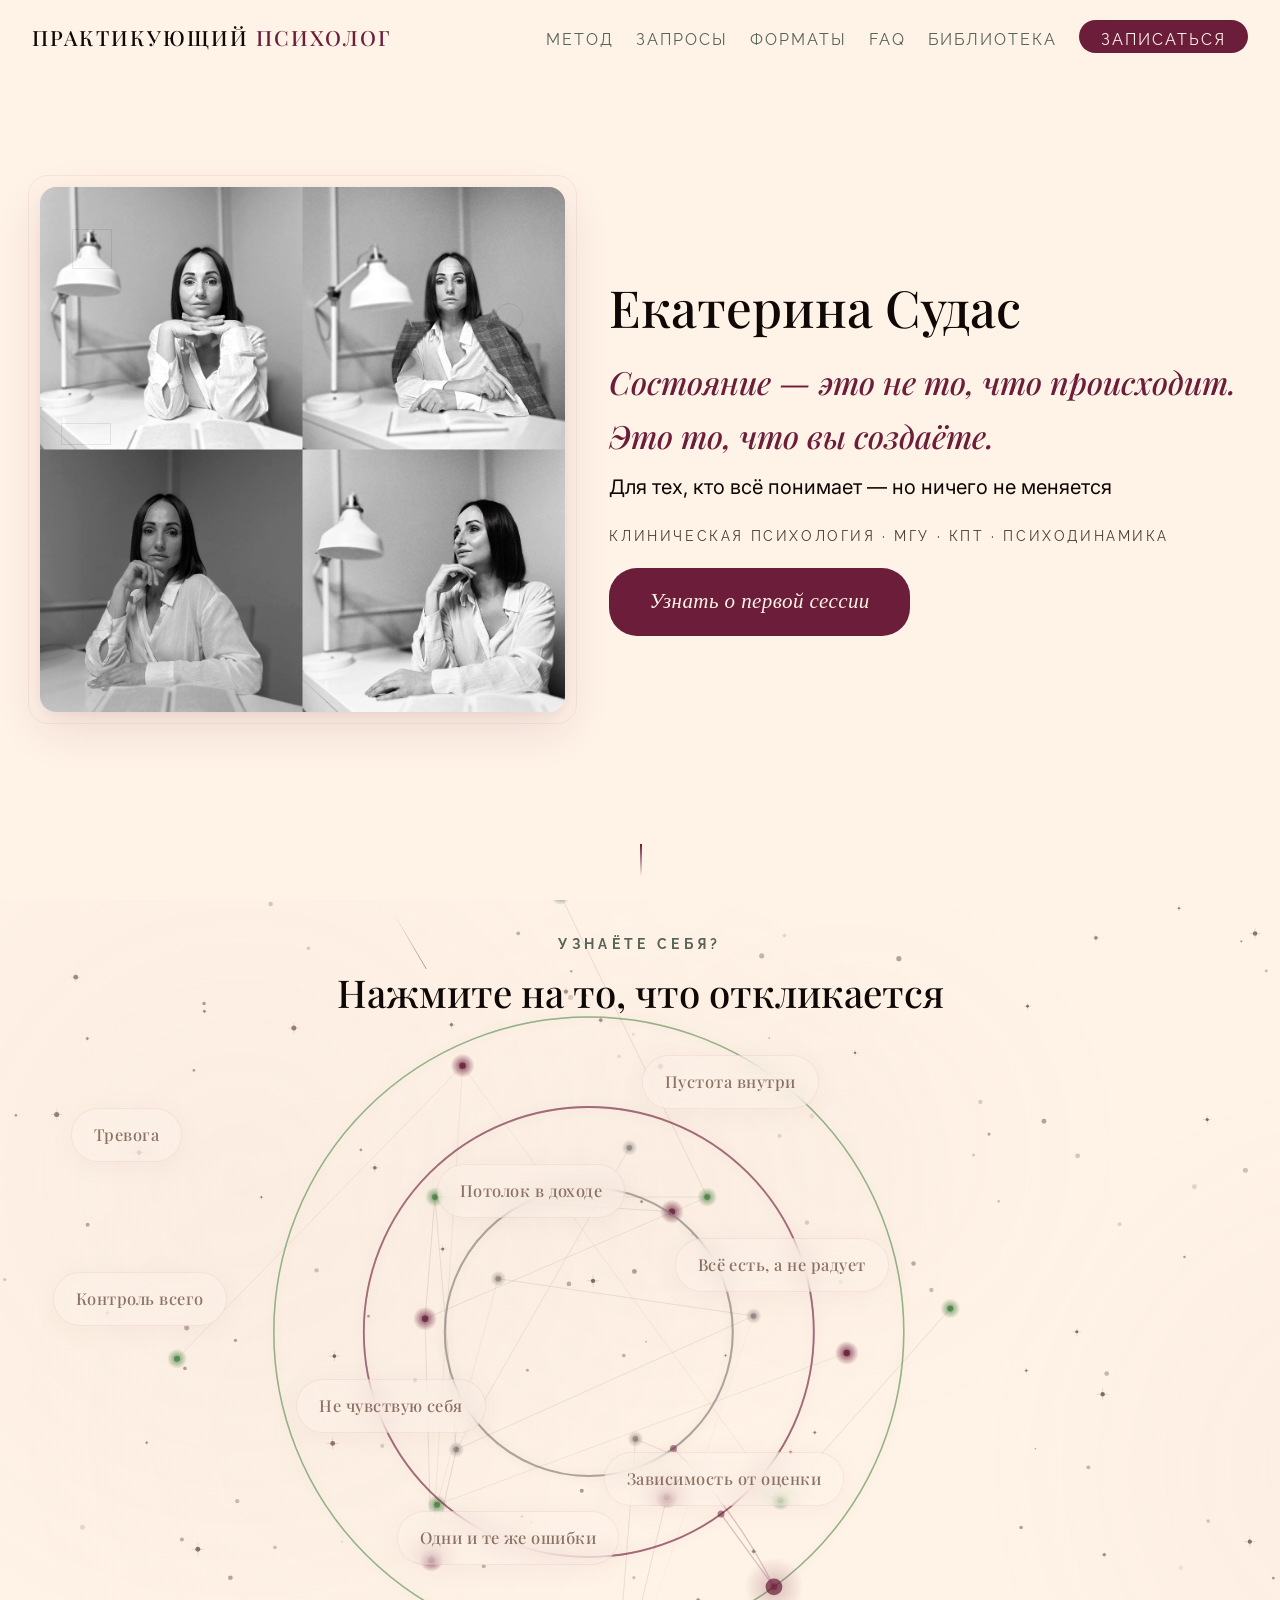
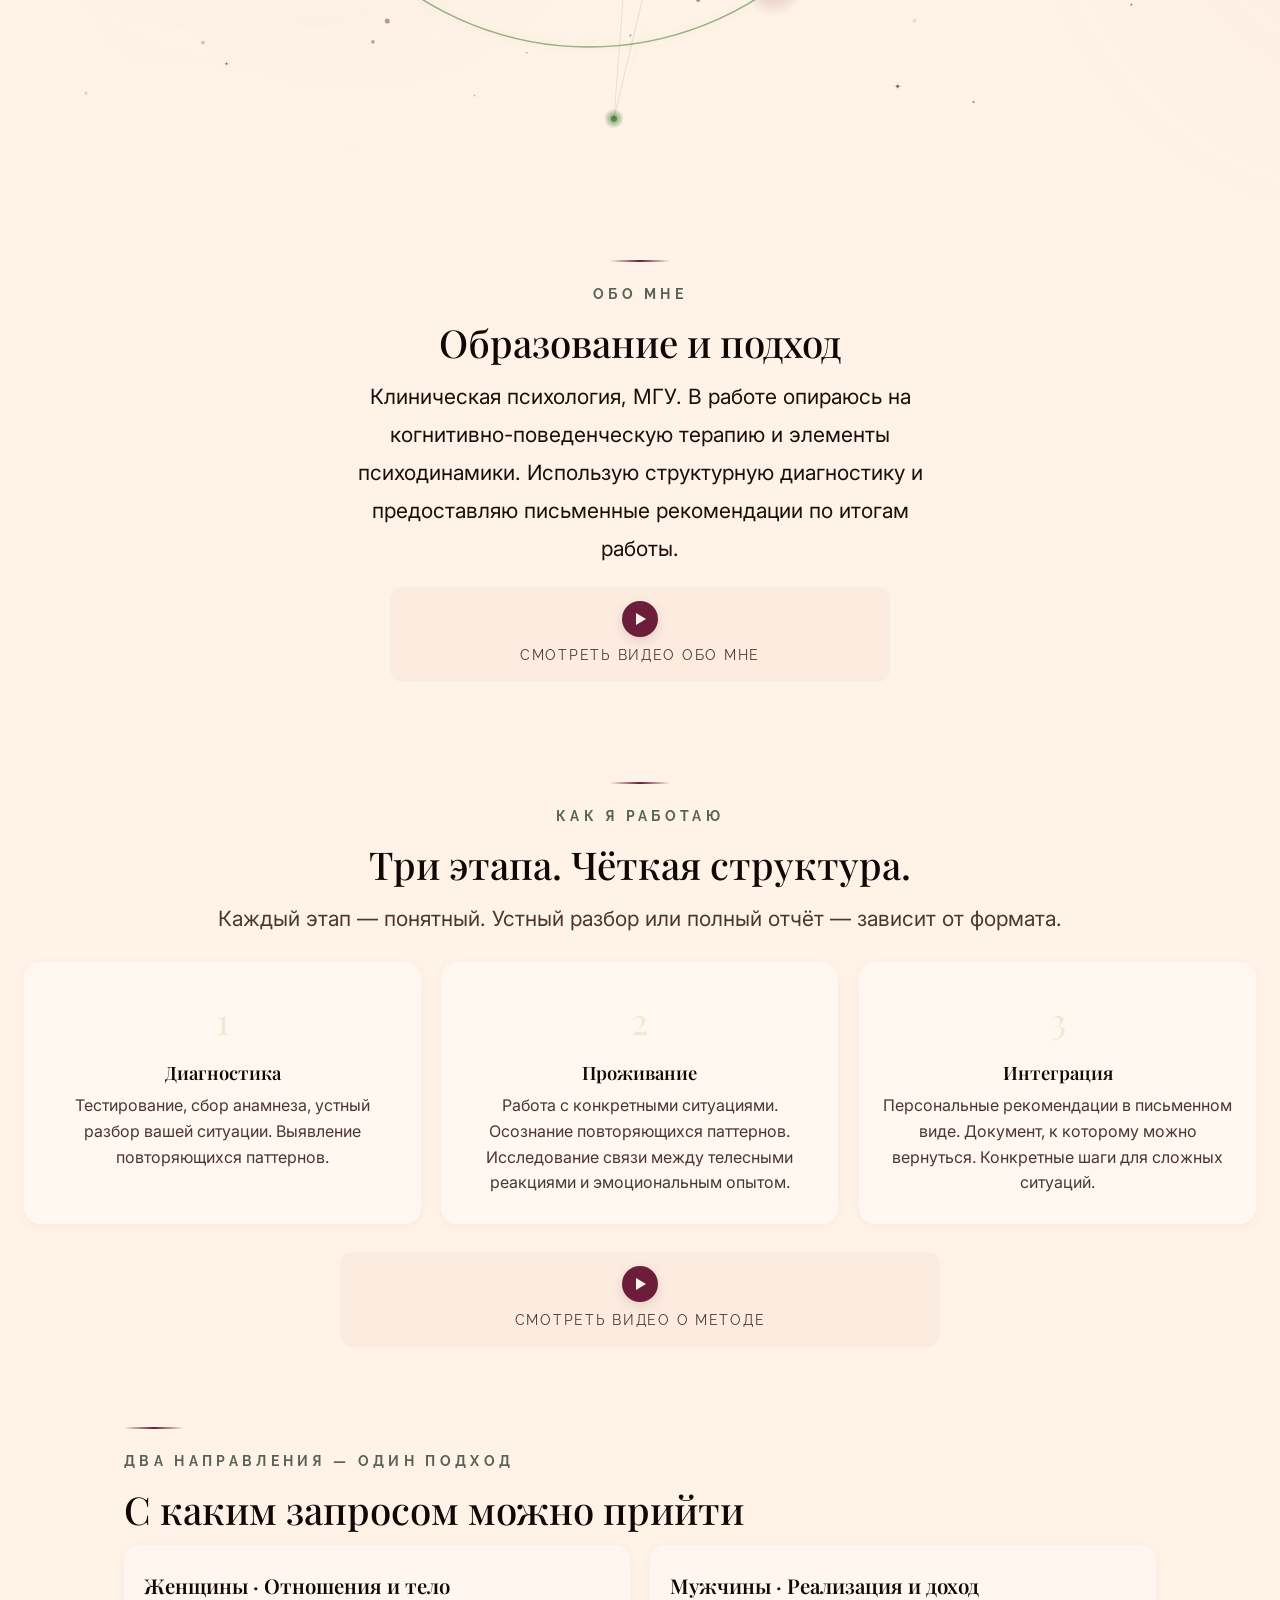
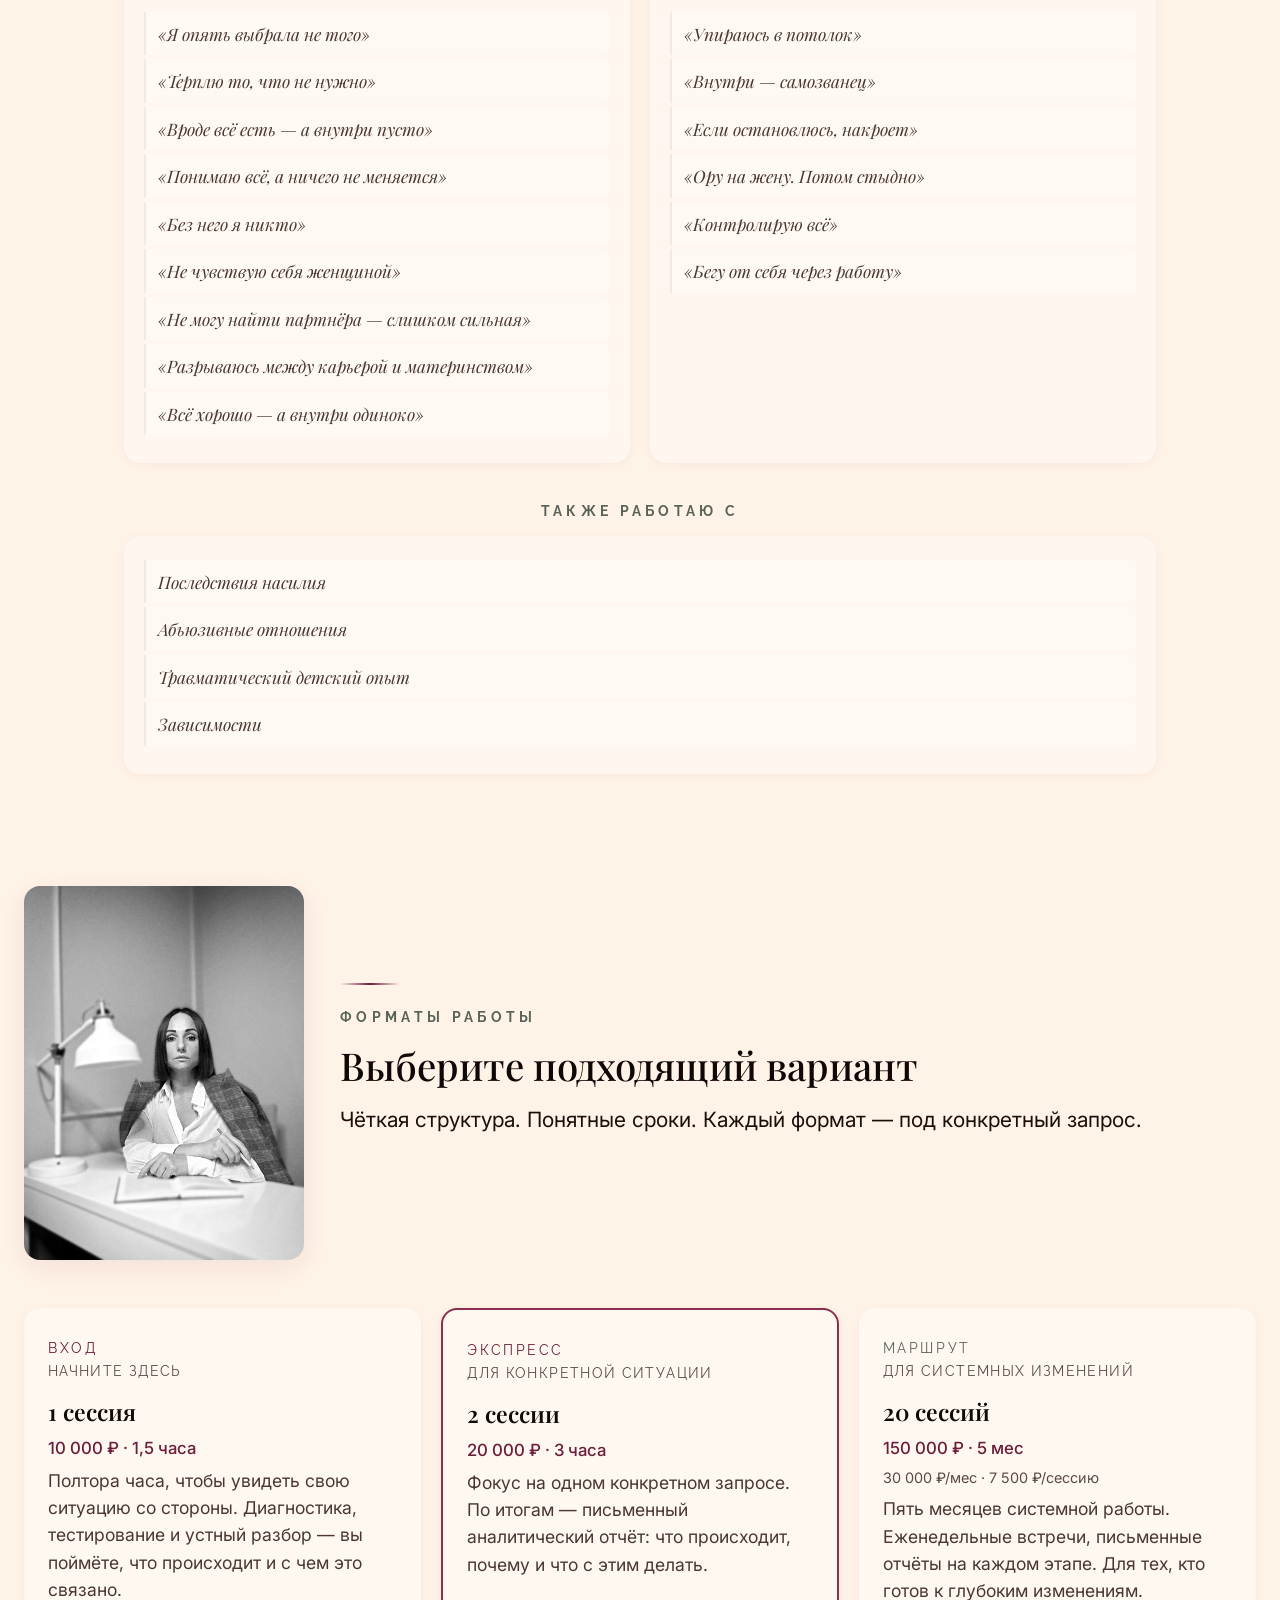
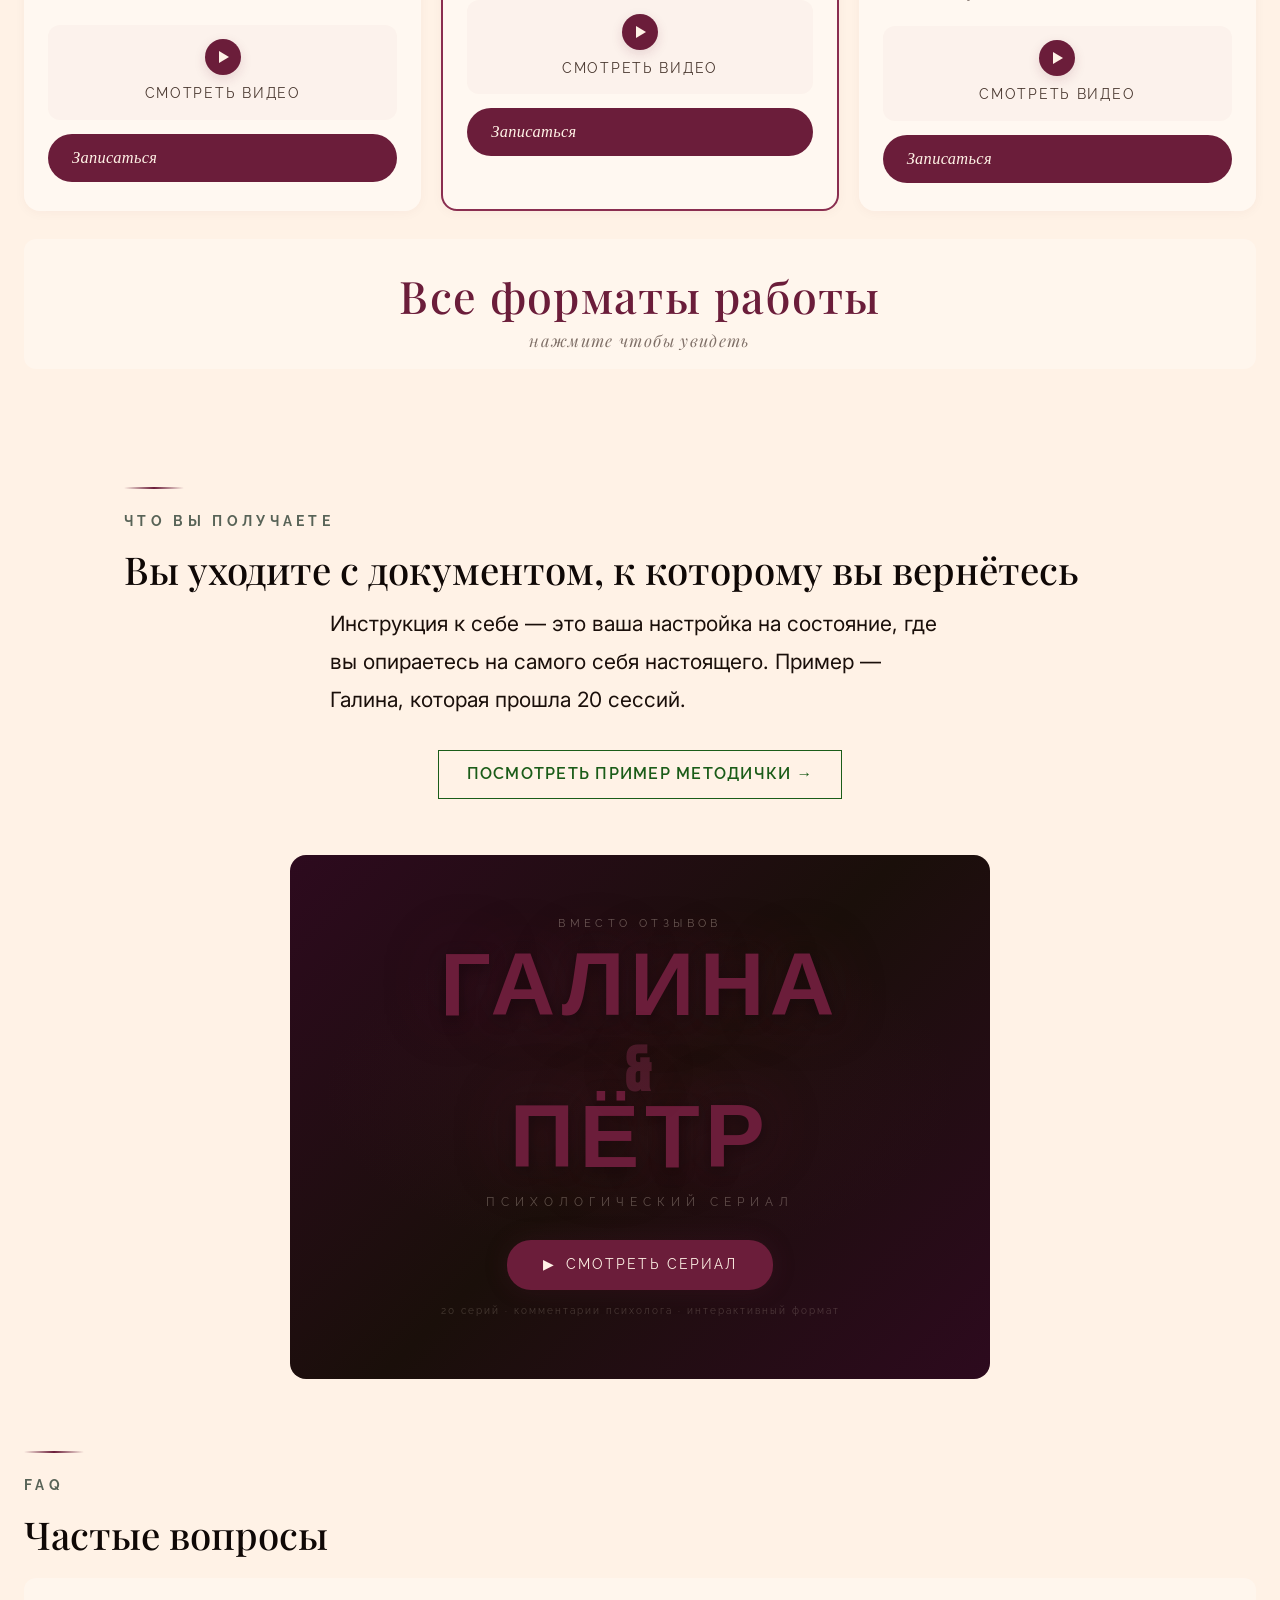
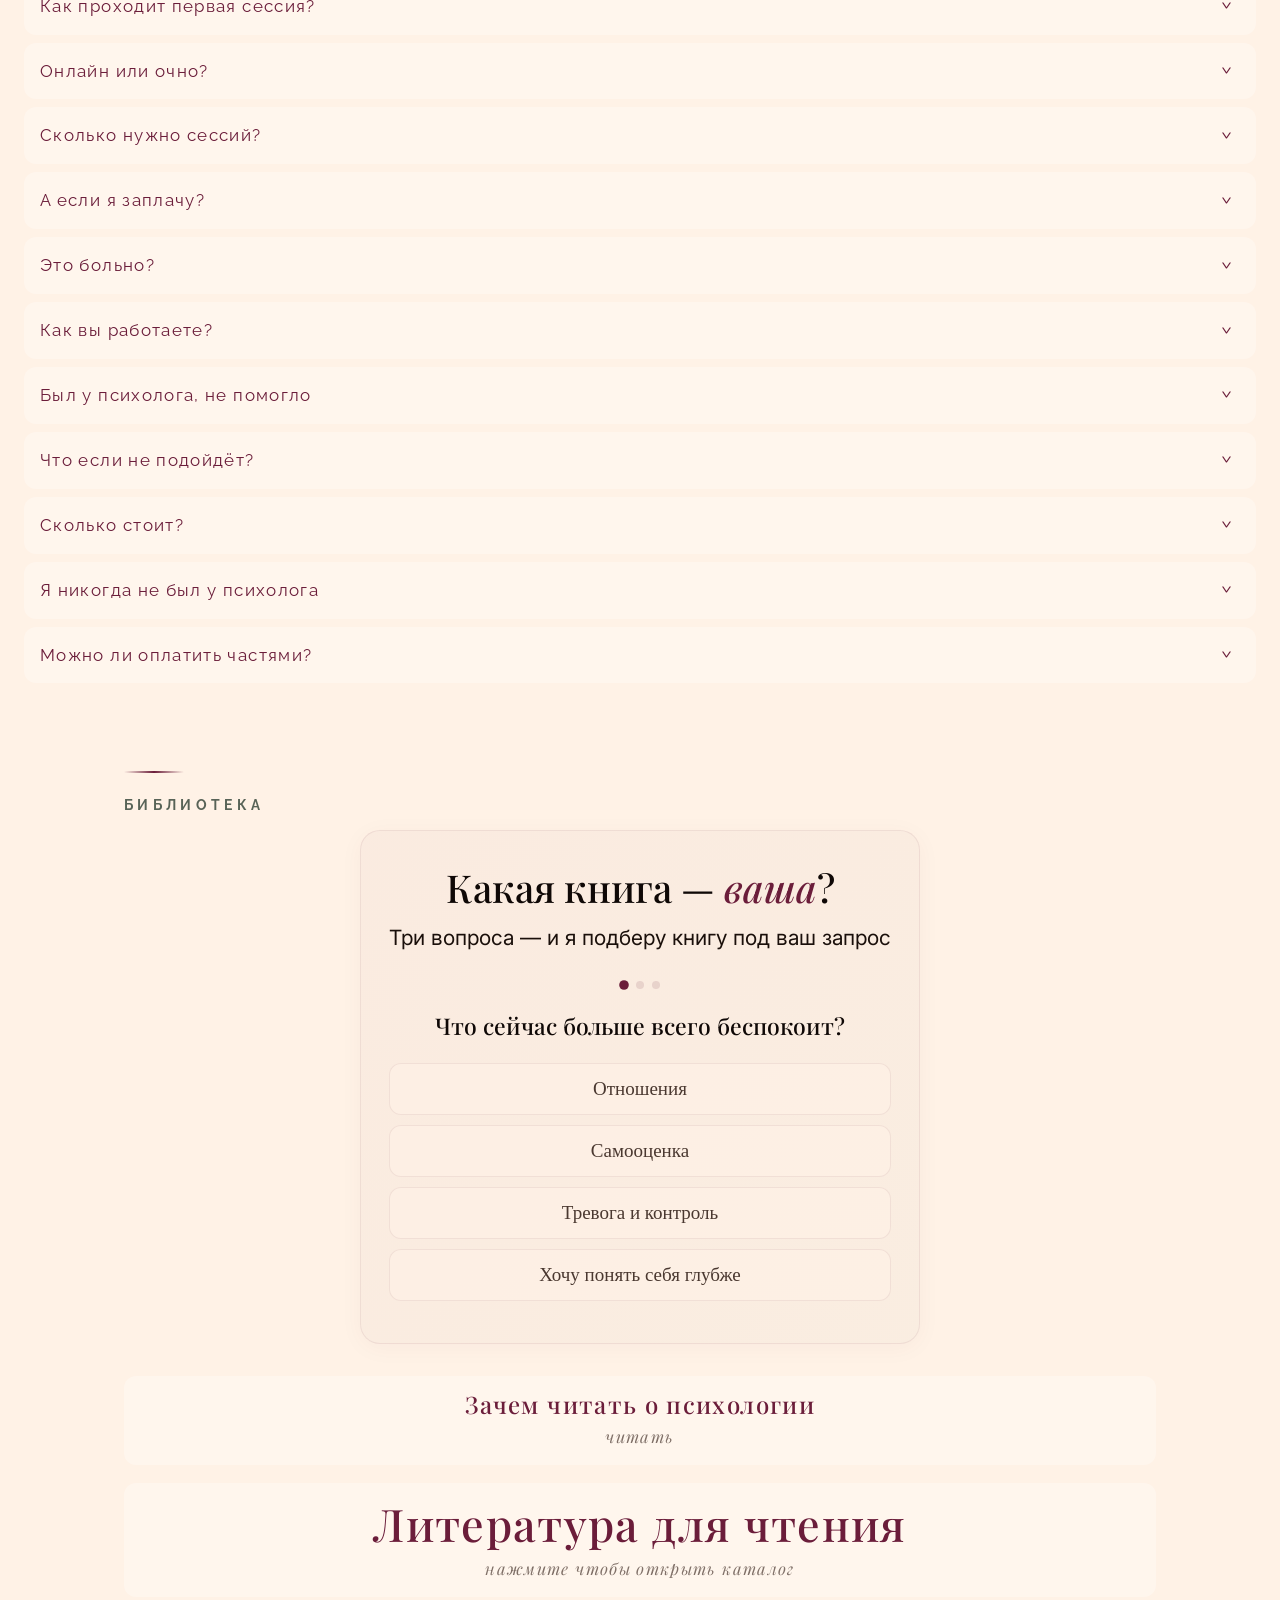
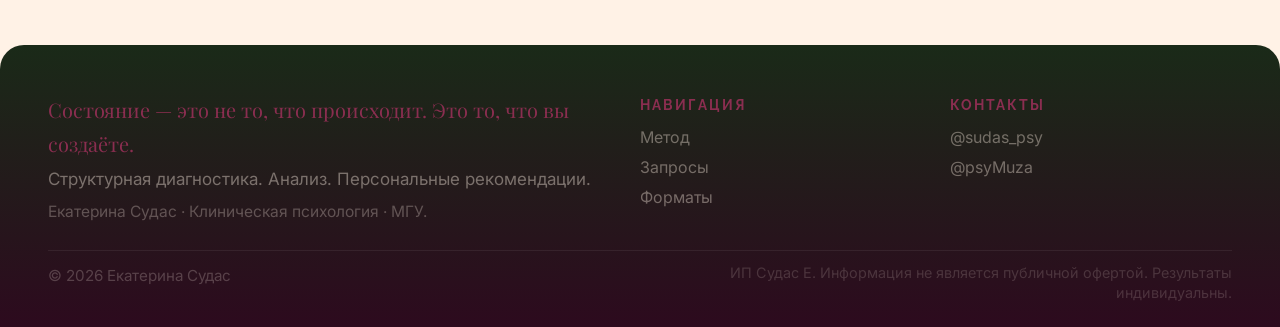
==== index.html @ 0a83259b "Убрать описание и карточки из тизера сериала — только название и кнопка https://claude.ai/code/sessi" ====
<!DOCTYPE html>
<html lang="ru">
<head>
<meta charset="UTF-8">
<meta name="viewport" content="width=device-width, initial-scale=1.0">
<title>Екатерина Судас — Психолог | Состояние — это не то, что происходит. Это то, что вы создаёте.</title>
<meta name="description" content="Екатерина Судас — практикующий психолог. Клиническая психология, МГУ. Структурная диагностика, анализ, персональные рекомендации.">
<meta property="og:title" content="Екатерина Судас — Психолог">
<meta property="og:description" content="Состояние — это не то, что происходит. Это то, что вы создаёте.. Структурная диагностика. Анализ. Персональные рекомендации.">
<meta property="og:type" content="website">
<meta property="og:image" content="images/image_1.png">
<link rel="canonical" href="https://sudas-psy.ru/">
<link rel="icon" href="/favicon.ico" type="image/x-icon">
<meta property="og:url" content="https://sudas-psy.ru/">
<meta property="og:locale" content="ru_RU">
<meta name="twitter:card" content="summary_large_image">
<meta name="twitter:title" content="Екатерина Судас — Психолог">
<meta name="twitter:description" content="Структурная диагностика. Анализ. Персональные рекомендации.">
<meta name="theme-color" content="#fff2e6">
<link rel="preconnect" href="https://fonts.googleapis.com">
<link rel="preconnect" href="https://fonts.gstatic.com" crossorigin>
<link href="https://fonts.googleapis.com/css2?family=Bebas+Neue&family=Playfair+Display:ital,wght@0,300;0,400;0,500;0,600;0,700;1,300;1,400;1,500;1,600&family=Inter:wght@300;400;500;600;700&family=Raleway:wght@200;300;400;500;600&display=swap" rel="stylesheet">
<link rel="stylesheet" href="css/style.css?v=20">
<script type="application/ld+json">
{"@context":"https://schema.org","@type":"ProfessionalService","name":"Психолог Екатерина Судас","description":"Практикующий клинический психолог. Структурная диагностика, анализ, персональные рекомендации.","url":"https://sudas-psy.ru/","image":"https://sudas-psy.ru/images/image_1.png","priceRange":"10000-500000 ₽","founder":{"@type":"Person","name":"Екатерина Судас","jobTitle":"Клинический психолог","alumniOf":{"@type":"CollegeOrUniversity","name":"МГУ имени М.В. Ломоносова"},"sameAs":["https://t.me/sudas_psy","https://t.me/psyMuza"]}}
</script>
<script type="application/ld+json">
{"@context":"https://schema.org","@type":"FAQPage","mainEntity":[{"@type":"Question","name":"Как проходит первая сессия?","acceptedAnswer":{"@type":"Answer","text":"Полтора часа. Анамнез, тестирование, глубокий устный разбор. Без давления."}},{"@type":"Question","name":"Онлайн или очно?","acceptedAnswer":{"@type":"Answer","text":"Онлайн. Видеосвязь, камера обязательна."}},{"@type":"Question","name":"Сколько нужно сессий?","acceptedAnswer":{"@type":"Answer","text":"Зависит от запроса. От 1 до 20+. Скажу честно на первой встрече."}}]}
</script>
</head>
<body>
<canvas id="pc"></canvas>

<header>
<nav class="nav" id="nav">
<a href="#" class="nl">Практикующий <span>психолог</span></a>
<ul class="nk">
<li><a href="#method">Метод</a></li><li><a href="#tracks">Запросы</a></li><li><a href="#products">Форматы</a></li><li><a href="#faq">FAQ</a></li><li><a href="#library">Библиотека</a></li>
<li><a href="https://t.me/sudas_psy" class="nc" target="_blank">Записаться</a></li>
</ul>
<button class="mt" id="mtb"><span></span><span></span><span></span></button>
</nav>
<div class="mo" id="mo"><a href="#method">Метод</a><a href="#tracks">Запросы</a><a href="#products">Форматы</a><a href="#faq">FAQ</a><a href="#library">Библиотека</a><a href="https://t.me/sudas_psy" style="color:var(--cr)" target="_blank">Записаться</a></div>
</header>

<main>
<!-- ========== HERO ========== -->
<section class="hero">
<div class="hero-inner">
<div class="hero-photo">
<div class="hero-geo">
<div class="geo-shape gs1"></div>
<div class="geo-shape gs2"></div>
<div class="geo-shape gs3"></div>
<div class="geo-shape gs4"></div>
<div class="geo-shape gs5"></div>
<div class="geo-shape gs6"></div>
</div>
<img src="images/image_1.png" alt="Психолог Екатерина Судас — клиническая психология, МГУ"></div>
<div class="hero-text">
<h1 style="animation:fu .8s .5s both">Екатерина Судас</h1>
<div class="hsl" style="animation:fu .8s .8s both">Состояние — это не то, что происходит. Это то, что вы создаёте.</div>
<div class="hsub" style="animation:fu .8s .95s both">Для тех, кто всё понимает — но ничего не меняется</div>
<div style="margin-top:6px;margin-bottom:20px;font-family:'Raleway',sans-serif;font-size:.72rem;font-weight:400;letter-spacing:.18em;text-transform:uppercase;color:var(--tm);animation:fu .8s 1s both">Клиническая психология · МГУ · КПТ · Психодинамика</div>
<div style="animation:fu .8s 1.1s both">
<a href="#products" class="hbtn">Узнать о первой сессии</a>
</div>
</div>
</div>
</section>



<!-- ========== ORBITAL SYSTEM + УЗНАЁТЕ СЕБЯ ========== -->
<section class="orbit-section" id="orbit">
<canvas id="orbitCanvas"></canvas>
<div class="orbit-title">
<h2 class="sl">Узнаёте себя?</h2>
<div class="st">Нажмите на то, что откликается</div>
</div>
<div class="orbit-cards" id="orbitCards">
<div class="ocard" data-info="Тревога — не враг. Она может быть сигналом, что психика перегружена. На сессии мы ищем, что именно перегружает — и как с этим работать. Не убирать симптом, а понять причину.">Тревога</div>
<div class="ocard" data-info="Ощущение пустоты часто связано с тем, что важные потребности не были удовлетворены в детстве. Это не дефект и не приговор. Её можно наполнить — но сначала важно понять, откуда она. Кохут называл это нарциссической раной.">Пустота внутри</div>
<div class="ocard" data-info="Контроль может быть попыткой психики справиться с тем, что когда-то было невыносимо. Вы научились контролировать, потому что не могли доверять. Это защита, которая стала клеткой. С ней можно работать.">Контроль всего</div>
<div class="ocard" data-info="Повторяющийся сценарий — часто не просто невезение. За ним может стоять бессознательный выбор. Психика воспроизводит знакомое, даже если оно болезненное. На диагностике мы ищем точку, где сценарий начался.">Одни и те же ошибки</div>
<div class="ocard" data-info="Разрыв между внешним успехом и внутренним состоянием. Ложное Я выстроено идеально — а настоящее подавлено. Винникотт описал это: человек живёт удобную версию себя вместо настоящей.">Всё есть, а не радует</div>
<div class="ocard" data-info="Зависимость от чужого мнения — не слабость. Она может быть связана с отсутствием внутреннего зеркала. Функция определять свою ценность как бы передана другим. Её можно вернуть себе.">Зависимость от оценки</div>
<div class="ocard" data-info="Когда боль была слишком сильна или слишком привычна — тело отключается. Вы перестаёте чувствовать. Не потому что «холодный человек». Потому что чувствовать было опасно. Лоуэн называл это предательством тела.">Не чувствую себя</div>
<div class="ocard" data-info="Финансовый потолок может быть связан не только с внешними обстоятельствами. Иногда за ним стоит бессознательный запрет: «нельзя больше, чем у мамы/папы». Исследование этих установок помогает обнаружить, что именно ограничивает.">Потолок в доходе</div>
</div>
<div class="ocard-desc" id="ocardDesc"><div class="ocard-desc-text" id="ocardDescText"></div></div>
<div class="orbit-msg" id="orbitMsg">
<p class="orbit-msg-text">В масштабах космической бесконечности твоя проблема относительна и решаема<br>О целях — как ставить, что мешает, как достичь — <a href="https://dzen.ru/id/69a1e2a84aaf5559c210326b" target="_blank" rel="noopener" class="orbit-msg-link">читать на Яндекс Дзен &rarr;</a></p>
<span class="orbit-msg-star" style="top:-18px;left:12%;--ray:14px;box-shadow:0 0 12px rgba(107,29,58,.3),0 0 24px rgba(107,29,58,.1)"></span>
<span class="orbit-msg-star" style="top:-10px;right:10%;--ray:9px;box-shadow:0 0 8px rgba(107,29,58,.25),0 0 16px rgba(107,29,58,.08)"></span>
<span class="orbit-msg-star" style="bottom:-14px;left:28%;--ray:7px;box-shadow:0 0 6px rgba(107,29,58,.2),0 0 12px rgba(107,29,58,.06)"></span>
<span class="orbit-msg-star" style="top:40%;right:3%;--ray:11px;box-shadow:0 0 10px rgba(107,29,58,.3),0 0 20px rgba(107,29,58,.1)"></span>
</div>
</section>



<!-- ========== ОБО МНЕ ========== -->
<section style="padding:60px 0">
<div class="c tc reveal">
<div class="sd" style="margin:0 auto 20px"></div>
<h2 class="sl">Обо мне</h2>
<div class="st">Образование и подход</div>
<p class="ss" style="max-width:620px;margin:0 auto 20px">Клиническая психология, МГУ. В работе опираюсь на когнитивно-поведенческую терапию и элементы психодинамики. Использую структурную диагностику и предоставляю письменные рекомендации по итогам работы.</p>
<div class="vid-slot" style="max-width:500px;margin:0 auto"><div class="vid-play"></div><div class="vid-label">Смотреть видео обо мне</div></div>
</div>
</section>


<!-- ========== METHOD ========== -->
<section class="sec-dk" id="method">
<div class="cw">
<div class="tc"><div class="sd"></div><h2 class="sl">Как я работаю</h2><div class="st">Три этапа. Чёткая структура.</div><div class="ss">Каждый этап — понятный. Устный разбор или полный отчёт — зависит от формата.</div></div>
<div class="g3 reveal" style="margin-bottom:16px">
<div class="card" style="text-align:center"><div class="cn" style="font-size:1.8rem">1</div><div class="ct">Диагностика</div><div class="cd">Тестирование, сбор анамнеза, устный разбор вашей ситуации. Выявление повторяющихся паттернов.</div></div>
<div class="card" style="text-align:center"><div class="cn" style="font-size:1.8rem">2</div><div class="ct">Проживание</div><div class="cd">Работа с конкретными ситуациями. Осознание повторяющихся паттернов. Исследование связи между телесными реакциями и эмоциональным опытом.</div></div>
<div class="card" style="text-align:center"><div class="cn" style="font-size:1.8rem">3</div><div class="ct">Интеграция</div><div class="cd">Персональные рекомендации в письменном виде. Документ, к которому можно вернуться. Конкретные шаги для сложных ситуаций.</div></div>
</div>
<div class="reveal" style="margin-top:28px">
<div class="vid-slot" style="max-width:600px;margin:0 auto"><div class="vid-play"></div><div class="vid-label">Смотреть видео о методе</div></div>
</div>
</div>
</section>


<!-- ========== TRACKS ========== -->
<section id="tracks">
<div class="c"><div class="sd"></div><h2 class="sl">Два направления — один подход</h2><div class="st">С каким запросом можно прийти</div>
<div class="g2 reveal">
<div class="rc"><h3>Женщины · Отношения и тело</h3>
<details class="ri-detail"><summary class="ri">«Я опять выбрала не того»</summary><div class="ri-exp">Повторяющийся паттерн выбора партнёра. Работаем с бессознательными сценариями, которые тянут к «знакомому» типу — даже если он причиняет боль.</div></details>
<details class="ri-detail"><summary class="ri">«Терплю то, что не нужно»</summary><div class="ri-exp">Неспособность выйти из разрушающих отношений. Разбираемся, что стоит за привычкой терпеть: страх одиночества, вина, детская программа «хорошая девочка не жалуется».</div></details>
<details class="ri-detail"><summary class="ri">«Вроде всё есть — а внутри пусто»</summary><div class="ri-exp">Нарциссическая пустота. Когда достижения не приносят удовлетворения — потому что внутри нет ощущения «я есть и этого достаточно».</div></details>
<details class="ri-detail"><summary class="ri">«Понимаю всё, а ничего не меняется»</summary><div class="ri-exp">Разрыв между пониманием и действием. Голова знает, а тело — нет. Работаем не с мыслями, а с тем, что заблокировано в теле и эмоциях.</div></details>
<details class="ri-detail"><summary class="ri">«Без него я никто»</summary><div class="ri-exp">Созависимость. Потеря себя в отношениях, когда собственная ценность определяется только через партнёра. Возвращаем опору на себя.</div></details>
<details class="ri-detail"><summary class="ri">«Не чувствую себя женщиной»</summary><div class="ri-exp">Отключение от тела, сексуальности, женственности. Часто связано с травматическим опытом или обесцениванием в детстве. Восстанавливаем контакт с телом.</div></details>
<details class="ri-detail"><summary class="ri">«Не могу найти партнёра — слишком сильная»</summary><div class="ri-exp">Когда сила стала бронёй. За образом «мне никто не нужен» часто скрывается страх близости и уязвимости. Работаем с тем, чтобы сила не мешала быть мягкой.</div></details>
<details class="ri-detail"><summary class="ri">«Разрываюсь между карьерой и материнством»</summary><div class="ri-exp">Внутренний конфликт между реализацией и ролью матери. Чувство вины в обе стороны: «недостаточно хорошая мать» и «не реализовалась». Ищем опору не в выборе «или-или», а в себе.</div></details>
<details class="ri-detail"><summary class="ri">«Всё хорошо — а внутри одиноко»</summary><div class="ri-exp">Одиночество при полном внешнем благополучии. Когда есть семья, друзья, карьера — но нет ощущения, что тебя по-настоящему видят и знают. Работаем с глубинной потребностью в подлинной близости.</div></details>
</div>
<div class="rc"><h3>Мужчины · Реализация и доход</h3>
<details class="ri-detail"><summary class="ri">«Упираюсь в потолок»</summary><div class="ri-exp">Финансовый и карьерный потолок. Внутренние ограничения, которые не дают расти — часто связаны с родительскими установками о деньгах и успехе.</div></details>
<details class="ri-detail"><summary class="ri">«Внутри — самозванец»</summary><div class="ri-exp">Синдром самозванца. Постоянное ощущение, что вас «разоблачат». Работаем с корнями — обесцениванием достижений в детстве.</div></details>
<details class="ri-detail"><summary class="ri">«Если остановлюсь, накроет»</summary><div class="ri-exp">Бег от себя через работу. Когда остановка вызывает тревогу или пустоту — значит, деятельность стала способом не чувствовать.</div></details>
<details class="ri-detail"><summary class="ri">«Ору на жену. Потом стыдно»</summary><div class="ri-exp">Неконтролируемая агрессия. За криком часто стоит бессилие, накопленная боль или детский опыт, где гнев был единственным «разрешённым» чувством.</div></details>
<details class="ri-detail"><summary class="ri">«Контролирую всё»</summary><div class="ri-exp">Гиперконтроль как способ справиться с тревогой. Когда в детстве было небезопасно — взрослый учится контролировать всё вокруг, чтобы «не случилось плохое».</div></details>
<details class="ri-detail"><summary class="ri">«Бегу от себя через работу»</summary><div class="ri-exp">Трудоголизм как защита от встречи с собой. Пока работаешь — не нужно чувствовать. Разбираемся, от чего именно идёт бег.</div></details>
</div>
</div>
<div class="reveal" style="margin-top:24px"><h2 class="sl tc">Также работаю с</h2>
<div class="rc" style="max-width:100%">
<details class="ri-detail"><summary class="ri">Последствия насилия</summary><div class="ri-exp">Физическое, эмоциональное, сексуальное насилие оставляет след в теле и психике. Работаем бережно, в вашем темпе, с опорой на безопасность.</div></details>
<details class="ri-detail"><summary class="ri">Абьюзивные отношения</summary><div class="ri-exp">Выход из абьюза, восстановление после. Почему сложно уйти, почему тянет вернуться — и как вернуть себе себя.</div></details>
<details class="ri-detail"><summary class="ri">Травматический детский опыт</summary><div class="ri-exp">То, что произошло в детстве, продолжает управлять взрослой жизнью. Работаем с корневыми переживаниями — не с симптомами.</div></details>
<details class="ri-detail"><summary class="ri">Зависимости</summary><div class="ri-exp">За зависимостью всегда стоит боль, с которой человек не справляется иначе. Работаем не с привычкой, а с тем, что она заглушает.</div></details>
</div></div>
</div>
</section>


<!-- ========== ПРОДУКТЫ ========== -->
<section id="products" style="padding:60px 0">
<div class="cw">
<div style="display:grid;grid-template-columns:280px 1fr;gap:36px;align-items:center;margin-bottom:48px">
<img src="images/image_3.png" alt="Екатерина Судас — форматы индивидуальной работы" style="width:100%;filter:grayscale(.15) contrast(1.02);border-radius:16px;box-shadow:0 8px 28px rgba(107,29,58,.08)">
<div>
<div class="sd"></div>
<h2 class="sl">Форматы работы</h2>
<div class="st">Выберите подходящий вариант</div>
<div class="ss">Чёткая структура. Понятные сроки. Каждый формат — под конкретный запрос.</div>
</div>
</div>

<!-- 3 основных продукта -->
<div class="g3 reveal" style="margin-bottom:28px">
<div class="prod"><div class="pt" style="color:var(--cr)">Вход</div><div style="font-family:'Raleway',sans-serif;font-size:.68rem;letter-spacing:.1em;text-transform:uppercase;color:var(--tl);margin-bottom:4px">Начните здесь</div><div class="pn">1 сессия</div><div class="pp">10 000 ₽ · 1,5 часа</div><div class="pd">Полтора часа, чтобы увидеть свою ситуацию со стороны. Диагностика, тестирование и устный разбор — вы поймёте, что происходит и с чем это связано.</div><div class="vid-slot"><div class="vid-play"></div><div class="vid-label">Смотреть видео</div></div><a href="https://t.me/sudas_psy" class="hbtn" target="_blank" style="margin-top:14px;display:inline-block;font-size:.82rem;padding:10px 24px">Записаться</a></div>
<div class="prod" style="border:2px solid var(--cr-l)"><div class="pt" style="color:var(--cr)">Экспресс</div><div style="font-family:'Raleway',sans-serif;font-size:.68rem;letter-spacing:.1em;text-transform:uppercase;color:var(--tl);margin-bottom:4px">Для конкретной ситуации</div><div class="pn">2 сессии</div><div class="pp">20 000 ₽ · 3 часа</div><div class="pd">Фокус на одном конкретном запросе. По итогам — письменный аналитический отчёт: что происходит, почему и что с этим делать.</div><div class="vid-slot"><div class="vid-play"></div><div class="vid-label">Смотреть видео</div></div><a href="https://t.me/sudas_psy" class="hbtn" target="_blank" style="margin-top:14px;display:inline-block;font-size:.82rem;padding:10px 24px">Записаться</a></div>
<div class="prod"><div class="pt">Маршрут</div><div style="font-family:'Raleway',sans-serif;font-size:.68rem;letter-spacing:.1em;text-transform:uppercase;color:var(--tl);margin-bottom:4px">Для системных изменений</div><div class="pn">20 сессий</div><div class="pp">150 000 ₽ · 5 мес<br><span style="font-size:.72rem;color:var(--tl);font-weight:400">30 000 ₽/мес · 7 500 ₽/сессию</span></div><div class="pd">Пять месяцев системной работы. Еженедельные встречи, письменные отчёты на каждом этапе. Для тех, кто готов к глубоким изменениям.</div><div class="vid-slot"><div class="vid-play"></div><div class="vid-label">Смотреть видео</div></div><a href="https://t.me/sudas_psy" class="hbtn" target="_blank" style="margin-top:14px;display:inline-block;font-size:.82rem;padding:10px 24px">Записаться</a></div>
</div>

<!-- Остальные продукты под кнопкой -->
<details class="ex">
<summary class="sec-btn reveal" style="margin-top:16px">
<div class="sec-btn-title">Все форматы работы</div>
<div class="sec-btn-sub">нажмите чтобы увидеть</div>
</summary>
<div class="eb" style="border:none;padding:24px 0 0">
<div class="g2 reveal">
<div class="prod"><div class="pt">Первый шаг</div><div class="pn">Курс «Сепарация»</div><div class="pp">20 000 ₽</div><div class="pd">4 лекции и 5 практик. Исследование родительских моделей и их влияния на текущую жизнь.</div><div class="vid-slot"><div class="vid-play"></div><div class="vid-label">Смотреть видео</div></div></div>
<div class="prod"><div class="pt">Интенсив</div><div class="pn">Индивидуальная работа</div><div class="pp">130 000 ₽ · 14 дней</div><div class="pd">Фокус на одном запросе — отношения, карьера, финансовое поведение.</div><div class="vid-slot"><div class="vid-play"></div><div class="vid-label">Смотреть видео</div></div></div>
<div class="prod"><div class="pt">Углублённая работа</div><div class="pn">Индивидуальная программа</div><div class="pp">200 000 ₽ · 30 дней</div><div class="pd">9 сессий по 2 часа. Глубокая проработка запроса.</div><div class="vid-slot"><div class="vid-play"></div><div class="vid-label">Смотреть видео</div></div></div>
<div class="prod"><div class="pt">Тематический курс</div><div class="pn">Работа с травмой отвержения</div><div class="pp">120 000 ₽ · 14 дней</div><div class="pd">8 часов индивидуальной работы + ежедневная аудиопрактика.</div><div class="vid-slot"><div class="vid-play"></div><div class="vid-label">Смотреть видео</div></div></div>
<div class="prod pf"><div class="pt">Полный цикл</div><div class="pn"><em>Комплексная программа</em></div><div class="pp">500 000 ₽ · 7 месяцев</div><div class="pd">Комплексная индивидуальная программа на 7 месяцев: регулярные сессии, письменная аналитика, аудиопрактики между встречами.</div><div class="vid-slot"><div class="vid-play"></div><div class="vid-label">Смотреть видео</div></div></div>
<div class="prod pf"><div class="pt">Индивидуально</div><div class="pn">Годовое сопровождение</div><div class="pp">1,5 года · лично</div><div class="pd">Один-два клиента. <span style="color:var(--cr)">По предварительной договорённости.</span></div><div class="vid-slot"><div class="vid-play"></div><div class="vid-label">Смотреть видео</div></div></div>
</div>
</div>
</details>
</div>
</section>


<!-- ========== ЧТО ВЫ ПОЛУЧАЕТЕ ========== -->
<section id="product-preview" style="padding:50px 0 24px">
<div class="c">
<div class="sd"></div>
<h2 class="sl">Что вы получаете</h2>
<div class="st">Вы уходите с документом, к которому вы вернётесь</div>
<div class="ss" style="max-width:620px;margin:0 auto 32px">Инструкция к себе — это ваша настройка на состояние, где вы опираетесь на самого себя настоящего. Пример — Галина, которая прошла 20 сессий.</div>

<!-- Кнопка -->
<div class="reveal" style="text-align:center;margin-top:8px">
<a href="galina-m1-narcissistic-void.html" target="_blank" style="display:inline-block;font-family:'Raleway',sans-serif;font-size:.78rem;font-weight:600;letter-spacing:.08em;text-transform:uppercase;color:var(--gd);border:1.5px solid var(--gd);padding:10px 28px;text-decoration:none;transition:background .3s,color .3s" onmouseover="this.style.background='var(--gd)';this.style.color='#fff'" onmouseout="this.style.background='transparent';this.style.color='var(--gd)'">Посмотреть пример методички &rarr;</a>
</div>
</div>
</section>



<!-- ========== ВМЕСТО ОТЗЫВОВ — Netflix-тизер ========== -->
<section id="serial" style="padding:0;margin:32px 0">
<a href="serial.html" style="display:block;text-decoration:none;color:inherit">
<div class="reveal" style="background:linear-gradient(135deg,#2D0A1E 0%,#1a0f0a 50%,#2D0A1E 100%);padding:60px 24px;text-align:center;position:relative;overflow:hidden;border-radius:16px;max-width:700px;margin:0 auto">

<!-- Warm velvet glow -->
<div style="position:absolute;inset:0;background:radial-gradient(ellipse 70% 50% at 50% 45%,rgba(107,29,58,.12),transparent 65%);pointer-events:none"></div>

<!-- Label -->
<div style="position:relative;font-family:'Raleway',sans-serif;font-size:.55rem;letter-spacing:.4em;text-transform:uppercase;color:rgba(245,230,211,.35);margin-bottom:16px">Вместо отзывов</div>

<!-- Netflix logo -->
<div style="position:relative;font-family:'Bebas Neue',Impact,sans-serif;font-size:clamp(2.4rem,7vw,4.5rem);font-weight:700;color:var(--cr);letter-spacing:.06em;text-transform:uppercase;line-height:.85;text-shadow:0 0 60px rgba(107,29,58,.35),0 4px 16px rgba(0,0,0,.4)">Галина<br><span style="font-size:.7em;color:var(--cr-l);opacity:.4">&</span><br>Пётр</div>

<!-- Subtitle -->
<div style="position:relative;font-family:'Raleway',sans-serif;font-size:.6rem;letter-spacing:.5em;text-transform:uppercase;color:rgba(245,230,211,.3);margin:14px 0 28px">Психологический сериал</div>

<!-- CTA button -->
<div style="position:relative">
<span style="display:inline-block;font-family:'Raleway',sans-serif;font-size:.7rem;letter-spacing:.15em;text-transform:uppercase;color:var(--cream);background:var(--cr);padding:13px 36px;border-radius:24px;transition:all .4s;box-shadow:0 0 24px rgba(107,29,58,.2)">&#9654;&ensp;Смотреть сериал</span>
</div>
<div style="position:relative;margin-top:12px;font-family:'Raleway',sans-serif;font-size:.5rem;letter-spacing:.2em;color:rgba(245,230,211,.2)">20 серий · комментарии психолога · интерактивный формат</div>

</div>
</a>
</section>







<section id="faq">
<div class="cw">
<div class="sd"></div>
<h2 class="sl">FAQ</h2>
<div class="st">Частые вопросы</div>
<div class="libgrid" style="margin-top:20px">
<details class="ex"><summary style="color:var(--cr);">Как проходит первая сессия?</summary><div class="eb" style="color:var(--tb)"><p>Полтора часа. Анамнез, тестирование, глубокий устный разбор. Без давления.</p></div></details>
<details class="ex"><summary style="color:var(--cr);">Онлайн или очно?</summary><div class="eb" style="color:var(--tb)"><p>Онлайн. Видеосвязь, камера обязательна.</p></div></details>
<details class="ex"><summary style="color:var(--cr);">Сколько нужно сессий?</summary><div class="eb" style="color:var(--tb)"><p>Зависит от запроса. От 1 до 20+. Скажу честно на первой встрече.</p></div></details>
<details class="ex"><summary style="color:var(--cr);">А если я заплачу?</summary><div class="eb" style="color:var(--tb)"><p>Нормально. Слёзы — сигнал тела. Мы близко.</p></div></details>
<details class="ex"><summary style="color:var(--cr);">Это больно?</summary><div class="eb" style="color:var(--tb)"><p>Терапия может быть непростой, но мы работаем в вашем темпе. Если становится слишком интенсивно — замедляемся. Это называется титрация: проживание маленькими, выносимыми порциями.</p></div></details>
<details class="ex"><summary style="color:var(--cr);">Как вы работаете?</summary><div class="eb" style="color:var(--tb)"><p>Структурно: диагностика, тестирование, разбор. По итогам — аналитический отчёт и рекомендации. Понятные сроки и формат.</p></div></details>
<details class="ex"><summary style="color:var(--cr);">Был у психолога, не помогло</summary><div class="eb" style="color:var(--tb)"><p>Бывает. Подходы разные, и не каждый подходит каждому. Мой метод включает работу с телом и анализ причин — возможно, это то, чего не хватало.</p></div></details>
<details class="ex"><summary style="color:var(--cr);">Что если не подойдёт?</summary><div class="eb" style="color:var(--tb)"><p>Первая сессия — полноценная диагностическая встреча. По итогам вы получите устный разбор и сможете принять решение о продолжении. Никаких обязательств.</p></div></details>
<details class="ex"><summary style="color:var(--cr);">Сколько стоит?</summary><div class="eb" style="color:var(--tb)"><p>Первая сессия — 10 000 руб. Все форматы и цены — в разделе «Форматы работы» выше.</p></div></details>
<details class="ex"><summary style="color:var(--cr);">Я никогда не был у психолога</summary><div class="eb" style="color:var(--tb)"><p>Первая сессия построена так, чтобы вам было понятно и комфортно. Начнём с вашего запроса и пойдём в вашем темпе.</p></div></details>
<details class="ex"><summary style="color:var(--cr);">Можно ли оплатить частями?</summary><div class="eb" style="color:var(--tb)"><p>Да, для программ от 2 сессий возможна оплата поэтапно. Детали обсуждаем индивидуально.</p></div></details>
</div></div>
</section>


</div></section>




<!-- ========== LIBRARY ========== -->
<section id="library"><div class="c"><div class="sd"></div><h2 class="sl">Библиотека</h2>

<!-- Book Quiz -->
<div class="bq-wrap reveal" id="bookQuiz">
<div class="st" style="margin-bottom:8px;text-align:center">Какая книга — <em>ваша</em>?</div>
<div class="ss" style="margin-bottom:24px;text-align:center">Три вопроса — и я подберу книгу под ваш запрос</div>
<div class="bq-progress" id="bqProgress">
<span class="bq-progress-dot active"></span><span class="bq-progress-dot"></span><span class="bq-progress-dot"></span>
</div>
<div class="bq-steps" id="bqSteps">
<div class="bq-step active" data-step="1">
<div class="bq-question">Что сейчас больше всего беспокоит?</div>
<button class="bq-btn" data-value="relations">Отношения</button>
<button class="bq-btn" data-value="self">Самооценка</button>
<button class="bq-btn" data-value="anxiety">Тревога и контроль</button>
<button class="bq-btn" data-value="deep">Хочу понять себя глубже</button>
</div>
<div class="bq-step" data-step="2">
<div class="bq-question">Что вам ближе?</div>
<button class="bq-btn" data-value="why">Понять, почему так</button>
<button class="bq-btn" data-value="practical">Практические инструменты</button>
<button class="bq-btn" data-value="mirror">Посмотреть на себя со стороны</button>
</div>
<div class="bq-step" data-step="3">
<div class="bq-question">Какой формат чтения?</div>
<button class="bq-btn" data-value="scientific">Глубокий, научный</button>
<button class="bq-btn" data-value="easy">Лёгкий для чтения</button>
<button class="bq-btn" data-value="philosophical">Философский</button>
</div>
</div>
<div class="bq-result" id="bqResult"></div>
</div>

<details class="ex">
<summary class="sec-btn">
<div class="sec-btn-title" style="font-size:clamp(1rem,2vw,1.2rem)">Зачем читать о психологии</div>
<div class="sec-btn-sub">читать</div>
</summary>
<div class="eb" style="border:none;text-align:left">
<img class="letter-photo" src="images/image_6.jpg" alt="Рекомендации по психологической литературе">
<div class="letter-text">
<p>Иногда одна книга делает то, что не удаётся месяцам размышлений — помогает увидеть себя со стороны. Не потому что в ней есть ответ. А потому что она задаёт точный вопрос.</p>
<p>Когда вы читаете о том, как устроена психика, мозг не просто запоминает — он перестраивается. Между нейронами возникают новые связи, старые паттерны начинают ослабевать. Это называется нейропластичность, и она работает в любом возрасте.</p>
<p>Правильная книга в нужный момент — это мягкий толчок к переменам. Она не заменит терапию, но может стать началом разговора с собой, который вы давно откладывали.</p>
<p style="font-style:normal;font-weight:500;color:var(--td)">Здесь — библиотека, собранная за годы практики. Каждая книга проверена опытом работы с людьми.</p>
<p style="font-style:normal;font-weight:400;color:var(--cr);margin-top:12px;font-size:.88rem">Не знаете, с чего начать? Пройдите квиз выше — подберу книгу под ваш запрос.</p>
</div>
<div class="letter-sign">Е. С.</div>
</div>
</details>

<details class="ex" style="margin-top:18px">
<summary class="sec-btn">
<div class="sec-btn-title">Литература для чтения</div>
<div class="sec-btn-sub">нажмите чтобы открыть каталог</div>
</summary>
<div class="eb" style="border:none">

<details class="cat-section">
<summary class="cat-label">Профессиональная</summary>

<details class="cat-item"><summary>Я и Оно<span class="ca">Фрейд · 1923</span></summary><div class="cat-desc"><p class="cat-short">Структура психики: Оно, Я, Сверх-Я.</p><p>Поздний Фрейд. Впервые описал три инстанции: Оно (бессознательные влечения), Я (то, что мы считаем собой) и Сверх-Я (внутренний критик). Объяснил, почему человек делает то, чего сам не хочет — и почему «взять себя в руки» не работает.</p></div></details>

<details class="cat-item"><summary>Психика и её лечение<span class="ca">Тэхке</span></summary><div class="cat-desc"><p class="cat-short">Три типа терапии для трёх типов личности.</p><p>Поддерживающая (для хрупких структур), эмпатическая (для пограничных состояний), интерпретативная (для невротических). Учит видеть, с кем именно работаешь — и подбирать стратегию.</p></div></details>

<details class="cat-item"><summary>Основные формы страха<span class="ca">Риман · 1961</span></summary><div class="cat-desc"><p class="cat-short">Четыре базовых страха — четыре типа личности.</p><p>Страх утраты себя (шизоидная), страх одиночества (депрессивная), страх изменений (навязчивая), страх постоянства (истерическая). Ключ к пониманию, почему один избегает близости, а другой не может быть один.</p></div></details>

<details class="cat-item"><summary>Психоаналитическая диагностика<span class="ca">Мак-Вильямс</span></summary><div class="cat-desc"><p class="cat-short">Типы личности как портреты. Читаешь — узнаёшь себя.</p><p>Шизоидная, нарциссическая, депрессивная, истерическая, обсессивная структуры — каждая глава как живой человек. Незаменима и для специалиста, и для любого, кто хочет понять людей.</p></div></details>

<details class="cat-item"><summary>Теория семейных систем<span class="ca">Боуэн</span></summary><div class="cat-desc"><p class="cat-short">Семья — система. Изменение в одной части меняет всё.</p><p>Слияние и дифференциация, эмоциональные треугольники, межпоколенческая передача травмы. Ваши паттерны в отношениях — не выбор, а наследство родовой системы. Фундамент для работы с сепарацией.</p></div></details>

<details class="cat-item"><summary>Высшие корковые функции<span class="ca">Лурия</span></summary><div class="cat-desc"><p class="cat-short">Как устроен мозг. Фундамент нейропсихологии.</p><p>Как зоны коры отвечают за речь, восприятие, память, мышление. Почему повреждение крошечного участка меняет всю личность. Сложная, но если хотите понимать психику на уровне мозга — начните с Лурии.</p></div></details>

<details class="cat-item"><summary>Секс, любовь и сердце<span class="ca">Лоуэн</span></summary><div class="cat-desc"><p class="cat-short">Как мышечные зажимы блокируют способность любить.</p><p>Лоуэн показывает: сердце — не метафора. Физическое напряжение в грудной клетке отрезает человека от способности чувствовать любовь и отдаваться близости. Когда тело зажато — чувства не проходят. Связь между дыханием, грудной клеткой и способностью к любви. Тело — карта вашей эмоциональной истории.</p></div></details>

<details class="cat-item"><summary>Любовь и оргазм<span class="ca">Лоуэн</span></summary><div class="cat-desc"><p class="cat-short">Почему тело не может отпустить контроль.</p><p>Лоуэн исследует связь между характерным панцирем (Райх) и способностью к полной отдаче — в любви и в сексуальности. Мышечные блоки, сформированные в детстве, не дают телу расслабиться и довериться. Контроль, который когда-то защищал от боли, теперь мешает чувствовать удовольствие и близость. Книга о том, как вернуть телу право на жизнь.</p></div></details>

<details class="cat-item"><summary>Работа с телом в психотерапии<span class="ca">Тимошенко, Леоненко</span></summary><div class="cat-desc"><p class="cat-short">Практическое руководство по телесно-ориентированной работе.</p><p>Систематизация подходов к работе с телом в психотерапии. Контроль собственных действий как базовый навык саморегуляции, границы тела и границы «я», телесные паттерны как отражение характерологических защит. Незаменимое пособие для практикующих терапевтов.</p></div></details>

<details class="cat-item"><summary>Привязанность<span class="ca">Боулби</span></summary><div class="cat-desc"><p class="cat-short">Фундамент: как первые 18 месяцев определяют всю жизнь.</p><p>Основополагающий труд по теории привязанности. Стиль привязанности формируется в первые месяцы жизни и определяет, как человек будет строить отношения, реагировать на разлуку и близость. Боулби доказал: потребность в привязанности — не слабость, а биологическая необходимость.</p></div></details>

<details class="cat-item"><summary>Дар психотерапии<span class="ca">Ялом</span></summary><div class="cat-desc"><p class="cat-short">Открытое письмо начинающему терапевту.</p><p>Ялом делится опытом за 45 лет практики. Как быть с клиентом, когда не знаешь что делать. Как использовать собственные чувства. Как терапевтическое ухудшение может быть признаком прогресса. Честная, живая книга.</p></div></details>

<details class="cat-item"><summary>Игры, в которые играют люди<span class="ca">Берн · 1964</span></summary><div class="cat-desc"><p class="cat-short">Три эго-состояния: Родитель, Взрослый, Ребёнок.</p><p>Основа трансактного анализа. Берн показал: мы постоянно переключаемся между тремя состояниями — и бо́льшую часть общения проводим в «играх», которые не осознаём. Адаптивный Ребёнок — тот, кто научился быть удобным ценой отказа от себя.</p></div></details>

<details class="cat-item"><summary>Пробуждение тигра<span class="ca">Левин</span></summary><div class="cat-desc"><p class="cat-short">Как тело хранит травму — и как её высвободить.</p><p>Питер Левин показал: травма живёт не в воспоминаниях, а в нервной системе. Freeze-реакция (замирание) — это не слабость, а биологический ответ на невыносимое. Тело замирает, когда бегство и борьба невозможны. И остаётся замершим — пока травма не будет прожита через тело.</p></div></details>

<details class="cat-item"><summary>Семьи и семейная терапия<span class="ca">Минухин</span></summary><div class="cat-desc"><p class="cat-short">Структура семьи: границы, иерархия, подсистемы.</p><p>Минухин показал: семья — это структура с правилами. Когда ребёнок занимает место взрослого (парентификация) или границы между подсистемами размываются — система начинает порождать симптомы. Классика структурной семейной терапии.</p></div></details>

<details class="cat-item"><summary>Стресс жизни<span class="ca">Селье</span></summary><div class="cat-desc"><p class="cat-short">Три стадии стресса: тревога, сопротивление, истощение.</p><p>Ганс Селье — отец концепции стресса. Доказал: стресс — не событие, а реакция организма. И у этой реакции есть предел. Когда ресурс исчерпан — наступает фаза истощения. Тело сигнализирует задолго до срыва. Вопрос — слышим ли мы его.</p></div></details>

<details class="cat-item"><summary>Тяжёлые личностные расстройства<span class="ca">Кернберг</span></summary><div class="cat-desc"><p class="cat-short">Интеграция расщеплённого аффекта.</p><p>Кернберг описал, как при тяжёлых нарушениях личности аффект остаётся расщеплённым: «хорошее» и «плохое» не соединяются в одном объекте. Терапия — это путь к интеграции. Когда человек способен выдержать амбивалентность — он способен выдержать реальность.</p></div></details>

<details class="cat-item"><summary>Межличностный мир ребёнка<span class="ca">Стерн</span></summary><div class="cat-desc"><p class="cat-short">Как мать и младенец настраиваются друг на друга.</p><p>Дэниел Стерн исследовал аффективную настройку: процесс, при котором мать отражает не поведение ребёнка, а его внутреннее состояние. Если настройки не было — ребёнок не учится понимать, что чувствует. Фундамент для понимания алекситимии и эмоциональной глухоты.</p></div></details>

<details class="cat-item"><summary>Человек в поисках смысла<span class="ca">Франкл · 1946</span></summary><div class="cat-desc"><p class="cat-short">Между стимулом и реакцией есть пространство свободы.</p><p>Виктор Франкл — психиатр, выживший в концлагере. Доказал на собственном опыте: даже в нечеловеческих условиях человек сохраняет свободу выбора — как реагировать. Основа логотерапии и третьей венской школы психотерапии.</p></div></details>

<details class="cat-item"><summary>Современный трансактный анализ<span class="ca">Стюарт, Джоинс</span></summary><div class="cat-desc"><p class="cat-short">Полное руководство по ТА для практиков.</p><p>Систематическое изложение трансактного анализа: эго-состояния, жизненные сценарии, игры, рэкетные чувства. Разбор Адаптивного и Свободного Ребёнка, контаминации Взрослого. Учебник, который используют в сертификационных программах ЕАТА.</p></div></details>

</details>

<details class="cat-section">
<summary class="cat-label green">Для тех, кто хочет понять себя</summary>

<details class="cat-item green"><summary>Искусство любить<span class="ca">Фромм · 1956</span></summary><div class="cat-desc"><p class="cat-short">Любовь — не чувство, а практика.</p><p>Фромм показал: любовь — это не то, что «случается». Это практика, которой нужно учиться. Объясняет, почему мы путаем любовь с зависимостью и что начинается после влюблённости.</p></div></details>

<details class="cat-item green"><summary>Так говорил Заратустра<span class="ca">Ницше · 1883</span></summary><div class="cat-desc"><p class="cat-short">Учит красивому слогу и мышлению образами.</p><p>Не трактат — а поэма. После глубокой терапевтической работы жизнь ощущается иначе. И нужен язык, способный это вместить. Заратустра учит мощному, свободному слогу.</p></div></details>

<details class="cat-item green"><summary>Сара<span class="ca">Хикс</span></summary><div class="cat-desc"><p class="cat-short">Возвращает контакт с внутренним ребёнком.</p><p>Написана как сказка. История девочки, которая учится смотреть на мир глазами внутреннего ребёнка — того, кто ещё помнит радость и доверие.</p></div></details>

<details class="cat-item green"><summary>Как найти любовь, которую стоит сохранить<span class="ca">Хендрикс</span></summary><div class="cat-desc"><p class="cat-short">Почему мы выбираем тех, кто похож на родителей.</p><p>Авторы — супруги-психотерапевты. Объясняют, как детский опыт формирует «образ любви». Для тех, кто хочет встретить любовь — и на этот раз не по старому сценарию.</p></div></details>

<details class="cat-item green"><summary>Критика чистого разума<span class="ca">Кант · 1781</span></summary><div class="cat-desc"><p class="cat-short">Нравственный закон — не ограничение, а внутренняя природа.</p><p>Читать Канта очень трудно. Но он доказал то, что мы чувствуем, но не можем сформулировать: человек — существо социальное, и совесть — не навязанное извне, а часть природы.</p></div></details>

<details class="cat-item green"><summary>Антихрупкость<span class="ca">Талеб · 2012</span></summary><div class="cat-desc"><p class="cat-short">Что вас не убивает — делает сильнее. Это не метафора.</p><p>Антихрупкость — свойство становиться сильнее от ударов. Кости крепнут под нагрузкой, иммунитет тренируется. Психика тоже. Для тех, кто в непростом периоде. Слушать на YouTube.</p></div></details>

<details class="cat-item green"><summary>48 законов власти<span class="ca">Грин · 1998</span></summary><div class="cat-desc"><p class="cat-short">Честная книга о том, как устроена власть.</p><p>48 законов с историческими примерами за три тысячи лет. Учит видеть скрытые мотивы в отношениях. Слушать на YouTube.</p></div></details>

<details class="cat-item green"><summary>Искусство обольщения<span class="ca">Грин · 2001</span></summary><div class="cat-desc"><p class="cat-short">Девять архетипов обольстителя. Узнаете себя.</p><p>Сирена, Повеса, Идеальный возлюбленный, Денди, Кокетка, Чаровник, Харизматик, Звезда. Не про секс — про психологию влияния. Слушать на YouTube.</p></div></details>

<details class="cat-item green"><summary>Отсутствующий отец и его влияние на дочь<span class="ca">Шварц · 2020</span></summary><div class="cat-desc"><p class="cat-short">Почему вы выбираете тех, кто эмоционально недоступен.</p><p>Юнгианский аналитик исследует, как отсутствующий отец формирует самооценку дочери. Отец-жертва, отец-нарцисс, идеализированный, «мёртвый» — каждый оставляет свой след.</p></div></details>

<details class="cat-item green"><summary>Подходим друг другу<span class="ca">Левин, Хеллер</span></summary><div class="cat-desc"><p class="cat-short">Почему вы выбираете тех, кого выбираете.</p><p>Три типа привязанности — надёжный, тревожный, избегающий — определяют всё: кого выбираете, как ведёте себя в ссорах. У вас определённый стиль — и его можно изменить.</p></div></details>

<details class="cat-item green"><summary>Предательство тела<span class="ca">Лоуэн</span></summary><div class="cat-desc"><p class="cat-short">Когда тело становится врагом — и как вернуться к себе.</p><p>Основатель биоэнергетического анализа. Когда тело вместо удовольствия приносит стыд — человек перестаёт его чувствовать. Живёт «в голове». Но тело помнит всё.</p></div></details>

<details class="cat-item green"><summary>Расколотое «Я»<span class="ca">Лэнг · 1960</span></summary><div class="cat-desc"><p class="cat-short">Где граница между нормальностью и безумием.</p><p>Основатель антипсихиатрии. Показывает, как «я» раскалывается под давлением невыносимой реальности. Онтологическая неуверенность, ложное «я» — это знакомо не только психотикам.</p></div></details>

<details class="cat-item green"><summary>Материнская любовь<span class="ca">Некрасов</span></summary><div class="cat-desc"><p class="cat-short">Когда любовь матери душит — а не растит.</p><p>Некрасов показывает обратную сторону материнской любви: гиперопеку, слияние, невозможность отпустить. Когда мать живёт через ребёнка — ребёнок не может стать собой. Книга для тех, кто чувствует вину за попытку жить свою жизнь. И для матерей, которые готовы честно посмотреть на свои мотивы.</p></div></details>

</details>
</div></details>
</div></section>


</main>

<!-- ========== FOOTER ========== -->
<footer><div class="cw"><div class="fg">
<div><div class="fbn">Состояние — это не то, что происходит. Это то, что вы создаёте.</div><div class="ftg">Структурная диагностика. Анализ. Персональные рекомендации.</div><div class="fds">Екатерина Судас · Клиническая психология · МГУ.</div></div>
<div class="fcol"><h4>Навигация</h4><a href="#method">Метод</a><a href="#tracks">Запросы</a><a href="#products">Форматы</a></div>
<div class="fcol"><h4>Контакты</h4><a href="https://t.me/sudas_psy" target="_blank">@sudas_psy</a><a href="https://t.me/psyMuza" target="_blank">@psyMuza</a></div>
</div><div class="fbt"><div class="fcp">© 2026 Екатерина Судас</div><div class="flg">ИП Судас Е. Информация не является публичной офертой. Результаты индивидуальны.</div></div></div></footer>

<script src="js/main.js?v=3" defer></script>
<script>
(function(){
  var c=document.getElementById('orbitCanvas');
  if(!c)return;
  var ctx=c.getContext('2d');
  var dpr=window.devicePixelRatio||1;
  var W,H;

  function resize(){
    var r=c.parentElement.getBoundingClientRect();
    W=r.width;H=r.height;
    c.width=W*dpr;c.height=H*dpr;
    c.style.width=W+'px';c.style.height=H+'px';
    ctx.setTransform(dpr,0,0,dpr,0,0);
  }
  resize();

  // === CONCENTRIC ORBITS — Melancholia style: slow, hypnotic, inevitable ===
  var orbitCenter={x:.46,y:.48};
  var circles=[
    // Outer green — very slow clockwise, dots counter-clockwise
    {r:.35,rot:0,rotSpeed:.00008,color:'rgba(72,130,68,.35)',lw:1.5,
     glowColor:'rgba(72,130,68,', glowSize:12,
     dotRot:0, dotSpeed:-.0008, dots:8, dotSize:3, dotColor:'rgba(72,130,68,.8)',dotGlow:10},
    // Middle wine — slow counter-clockwise, dots clockwise
    {r:.25,rot:0,rotSpeed:-.00012,color:'rgba(107,29,58,.4)',lw:1.8,
     glowColor:'rgba(107,29,58,', glowSize:14,
     dotRot:0, dotSpeed:.001, dots:6, dotSize:3.2, dotColor:'rgba(107,29,58,.85)',dotGlow:12},
    // Inner grey — slow clockwise, dots counter-clockwise
    {r:.16,rot:0,rotSpeed:.00016,color:'rgba(140,130,125,.45)',lw:2,
     glowColor:'rgba(140,130,125,', glowSize:10,
     dotRot:0, dotSpeed:-.0012, dots:5, dotSize:2.8, dotColor:'rgba(140,130,125,.75)',dotGlow:8}
  ];
  // Pulsating wine dot — slow breathing like a distant planet
  var wineDot={angle:Math.PI*.3,baseSize:7,pulse:0,pulseSpeed:.006,color:'rgba(107,29,58,'};

  // === NEURAL NET connections between dots on circles — appear and fade ===
  var nets=[];
  var totalDots=circles[0].dots+circles[1].dots+circles[2].dots;
  function buildNet(){
    nets=[];
    for(var i=0;i<totalDots;i++){
      for(var j=i+1;j<totalDots;j++){
        if(Math.random()<.2) nets.push({
          a:i,b:j,
          age:Math.floor(Math.random()*400),
          maxLife:Math.random()*500+200
        });
      }
    }
  }
  buildNet();

  // === CARDS: 8 floating cards on the orbit field ===
  var cards=document.querySelectorAll('.ocard');
  // Positions: 2 columns, 4 rows — evenly spread, safe for mobile
  var isMobile=W<600;
  var cardPositions=isMobile?[
    {x:.03,y:.14},{x:.45,y:.14},
    {x:.03,y:.30},{x:.45,y:.30},
    {x:.03,y:.46},{x:.45,y:.46},
    {x:.03,y:.62},{x:.45,y:.62}
  ]:[
    {x:.06,y:.22},{x:.50,y:.16},{x:.04,y:.42},{x:.30,y:.68},
    {x:.54,y:.38},{x:.48,y:.62},{x:.22,y:.54},{x:.34,y:.28}
  ];
  var cardDrift=[];
  for(var i=0;i<cards.length;i++){
    var driftR=isMobile?3:10;
    cardDrift.push({
      bx:cardPositions[i].x, by:cardPositions[i].y,
      angle:Math.random()*Math.PI*2,
      speed:.0002+Math.random()*.0004,
      rx:driftR+Math.random()*driftR, ry:driftR*.6+Math.random()*driftR*.6
    });
  }

  function positionCards(){
    for(var i=0;i<cards.length;i++){
      var d=cardDrift[i];
      var cw=cards[i].offsetWidth||120;
      d.angle+=d.speed;
      var x=d.bx*W+Math.cos(d.angle)*d.rx;
      var y=d.by*H+Math.sin(d.angle)*d.ry;
      x=Math.max(8,Math.min(x,W-cw-8));
      y=Math.max(60,Math.min(y,H-40));
      cards[i].style.left=x+'px';
      cards[i].style.top=y+'px';
    }
  }

  // === INLINE DESC logic ===
  var desc=document.getElementById('ocardDesc');
  var descText=document.getElementById('ocardDescText');
  var activeCard=null;
  var orbitMsg=document.getElementById('orbitMsg');
  var msgRevealed=false;

  for(var i=0;i<cards.length;i++){
    (function(card,idx){
      card.addEventListener('click',function(e){
        e.stopPropagation();
        if(activeCard===card){
          desc.classList.remove('visible');
          activeCard=null;
          return;
        }
        descText.textContent=card.getAttribute('data-info');
        // Position near the card
        var d=cardDrift[idx];
        var cx=d.bx*W, cy=d.by*H;
        // Keep desc within viewport
        var left=Math.min(Math.max(cx-140,16),W-320);
        var top=cy+36;
        if(top+180>H) top=cy-180;
        desc.style.left=left+'px';
        desc.style.top=top+'px';
        desc.classList.add('visible');
        activeCard=card;
        if(!msgRevealed){msgRevealed=true;setTimeout(function(){orbitMsg.classList.add('revealed')},800);}
      });
    })(cards[i],i);
  }

  document.addEventListener('click',function(e){
    if(!e.target.classList.contains('ocard')&&!desc.contains(e.target)){
      desc.classList.remove('visible');
      activeCard=null;
    }
  });

  // === STARS — real twinkling starry sky ===
  var stars=[];
  for(var i=0;i<120;i++){
    stars.push({
      x:Math.random(), y:Math.random()*.9,
      size:.8+Math.random()*1.8,
      on:Math.random(), // current brightness
      target:Math.random(), // target brightness to lerp toward
      timer:Math.floor(Math.random()*60) // frames until new target
    });
  }
  // Shooting stars
  var shootingStars=[];
  function spawnShootingStar(){
    shootingStars.push({
      x:Math.random()*.7+.1, y:0,
      vx:.0004+Math.random()*.0003, vy:.0008+Math.random()*.0004,
      life:0, maxLife:300+Math.random()*400,
      size:.8+Math.random()*1
    });
  }

  // === FOG — slow drifting transparent clouds ===
  var fogLayers=[];
  for(var i=0;i<5;i++){
    fogLayers.push({
      x:Math.random()*1.5-.25, y:.2+Math.random()*.5,
      w:.3+Math.random()*.4, h:.08+Math.random()*.12,
      speed:.00004+Math.random()*.00006,
      alpha:.03+Math.random()*.04,
      phase:Math.random()*Math.PI*2
    });
  }

  // === DRAW ===
  function draw(){
    ctx.clearRect(0,0,W,H);
    var s=Math.min(W,H);

    // Stars — real twinkling
    for(var i=0;i<stars.length;i++){
      var st=stars[i];
      st.timer--;
      if(st.timer<=0){
        st.target=Math.random();
        st.timer=10+Math.floor(Math.random()*50);
      }
      // Lerp toward target — creates visible flicker
      st.on+=(st.target-st.on)*.15;
      var a=.08+st.on*.7;
      var sx=st.x*W,sy=st.y*H;
      ctx.beginPath();ctx.arc(sx,sy,st.size,0,Math.PI*2);
      ctx.fillStyle='rgba(90,60,45,'+a+')';ctx.fill();
      // Cross sparkle at bright moments
      if(st.on>.6){
        ctx.strokeStyle='rgba(90,60,45,'+(st.on*.3)+')';
        ctx.lineWidth=.5;
        var arm=st.size*3*st.on;
        ctx.beginPath();ctx.moveTo(sx-arm,sy);ctx.lineTo(sx+arm,sy);ctx.stroke();
        ctx.beginPath();ctx.moveTo(sx,sy-arm);ctx.lineTo(sx,sy+arm);ctx.stroke();
      }
    }

    // Shooting stars — rare, diagonal streaks
    if(Math.random()<.003) spawnShootingStar();
    for(var i=shootingStars.length-1;i>=0;i--){
      var ss=shootingStars[i];
      ss.x+=ss.vx; ss.y+=ss.vy; ss.life++;
      var fade=1-ss.life/ss.maxLife;
      if(fade<=0){shootingStars.splice(i,1);continue;}
      var tailLen=60*fade;
      var grd=ctx.createLinearGradient(
        ss.x*W,ss.y*H,
        (ss.x-ss.vx*tailLen)*W,(ss.y-ss.vy*tailLen)*H
      );
      grd.addColorStop(0,'rgba(90,60,45,'+(fade*.6)+')');
      grd.addColorStop(1,'rgba(90,60,45,0)');
      ctx.strokeStyle=grd;ctx.lineWidth=ss.size*fade;
      ctx.beginPath();
      ctx.moveTo(ss.x*W,ss.y*H);
      ctx.lineTo((ss.x-ss.vx*tailLen)*W,(ss.y-ss.vy*tailLen)*H);
      ctx.stroke();
    }

    // All circles share one center — concentric orbits
    var cx=orbitCenter.x*W, cy=orbitCenter.y*H;
    var circleCenters=[];
    var allDots=[];
    for(var i=0;i<circles.length;i++){
      var cr=circles[i];
      cr.rot+=cr.rotSpeed;
      var r=cr.r*s;
      circleCenters.push({x:cx,y:cy,r:r});
      // Draw orbit ring with glow
      ctx.save();
      ctx.shadowColor=cr.glowColor+'.3)';
      ctx.shadowBlur=cr.glowSize;
      ctx.beginPath();
      ctx.arc(cx,cy,r,0,Math.PI*2);
      ctx.strokeStyle=cr.color;
      ctx.lineWidth=cr.lw;
      ctx.stroke();
      // Second pass for stronger glow
      ctx.shadowBlur=cr.glowSize*2;
      ctx.shadowColor=cr.glowColor+'.15)';
      ctx.stroke();
      ctx.restore();
      // Dots floating AWAY from orbit — clearly not on the ring
      cr.dotRot+=cr.dotSpeed;
      for(var d=0;d<cr.dots;d++){
        var da=cr.dotRot+d*(Math.PI*2/cr.dots);
        var offset=(d%2===0?1:-1)*r*(.15+d*.04);
        var dr=r+offset;
        var dx=cx+Math.cos(da)*dr;
        var dy=cy+Math.sin(da)*dr;
        // Dot glow — soft halo
        var dg=ctx.createRadialGradient(dx,dy,0,dx,dy,cr.dotGlow);
        dg.addColorStop(0,cr.dotColor);
        dg.addColorStop(1,cr.glowColor+'0)');
        ctx.beginPath();ctx.arc(dx,dy,cr.dotGlow,0,Math.PI*2);
        ctx.fillStyle=dg;ctx.fill();
        // Dot core
        ctx.beginPath();ctx.arc(dx,dy,cr.dotSize,0,Math.PI*2);
        ctx.fillStyle=cr.dotColor;ctx.fill();
        allDots.push({x:dx,y:dy});
      }
    }

    // Neural net connections — appear and fade like synapses
    ctx.lineWidth=.6;
    for(var i=nets.length-1;i>=0;i--){
      var net=nets[i];
      net.age++;
      var lifeRatio=net.age/net.maxLife;
      var fade;
      if(lifeRatio<.2) fade=lifeRatio/.2;
      else if(lifeRatio>.75) fade=(1-lifeRatio)/.25;
      else fade=1;
      // Respawn when dead
      if(net.age>=net.maxLife){
        net.a=Math.floor(Math.random()*totalDots);
        net.b=Math.floor(Math.random()*totalDots);
        if(net.a===net.b) net.b=(net.a+1)%totalDots;
        net.age=0;
        net.maxLife=Math.random()*500+200;
        continue;
      }
      if(net.a>=allDots.length||net.b>=allDots.length) continue;
      var a=allDots[net.a],b=allDots[net.b];
      var ddx=b.x-a.x,ddy=b.y-a.y;
      var dist=Math.sqrt(ddx*ddx+ddy*ddy);
      if(dist<s*.6){
        var alpha=(.1+.15*(1-dist/(s*.6)))*fade;
        ctx.beginPath();ctx.moveTo(a.x,a.y);ctx.lineTo(b.x,b.y);
        ctx.strokeStyle='rgba(80,40,50,'+alpha+')';
        ctx.stroke();
      }
    }

    // Pulsating wine dot — ON the outer (green) circle edge, bottom-right
    // Positioned where it harmoniously connects all 3 circles
    wineDot.pulse+=wineDot.pulseSpeed;
    var outerC=circleCenters[0]; // green outer circle
    var wpx=outerC.x+Math.cos(wineDot.angle)*outerC.r;
    var wpy=outerC.y+Math.sin(wineDot.angle)*outerC.r;
    var wSize=wineDot.baseSize+Math.sin(wineDot.pulse)*3;
    var wAlpha=.55+Math.sin(wineDot.pulse)*.35;
    // Glow
    var grd=ctx.createRadialGradient(wpx,wpy,0,wpx,wpy,wSize*3.5);
    grd.addColorStop(0,wineDot.color+(.35*wAlpha)+')');
    grd.addColorStop(1,wineDot.color+'0)');
    ctx.beginPath();ctx.arc(wpx,wpy,wSize*3.5,0,Math.PI*2);
    ctx.fillStyle=grd;ctx.fill();
    // Core dot
    ctx.beginPath();ctx.arc(wpx,wpy,wSize,0,Math.PI*2);
    ctx.fillStyle=wineDot.color+wAlpha+')';ctx.fill();
    // Harmonious curved lines from wine dot to each circle edge
    for(var i=0;i<circleCenters.length;i++){
      var cc=circleCenters[i];
      // Find where line meets this circle's edge
      var ang=Math.atan2(wpy-cc.y,wpx-cc.x);
      var ix=cc.x+Math.cos(ang)*cc.r;
      var iy=cc.y+Math.sin(ang)*cc.r;
      var lineAlpha=.15+Math.sin(wineDot.pulse+i*.8)*.1;
      // Draw line from wine dot to circle edge point
      ctx.beginPath();ctx.moveTo(wpx,wpy);
      // Slight curve for harmony
      var mx=(wpx+ix)/2+(i-1)*12, my=(wpy+iy)/2-(i-1)*8;
      ctx.quadraticCurveTo(mx,my,ix,iy);
      ctx.strokeStyle='rgba(107,29,58,'+lineAlpha+')';
      ctx.lineWidth=1.2;ctx.stroke();
      // Dot at intersection with circle edge
      ctx.beginPath();ctx.arc(ix,iy,3.5,0,Math.PI*2);
      ctx.fillStyle='rgba(107,29,58,'+(.3+wAlpha*.3)+')';ctx.fill();
    }

    // Fog — drifting over everything
    for(var i=0;i<fogLayers.length;i++){
      var fg=fogLayers[i];
      fg.x+=fg.speed;
      fg.phase+=.004;
      if(fg.x>1.3) fg.x=-fg.w;
      var fa=fg.alpha*(.7+.3*Math.sin(fg.phase));
      var fogGrd=ctx.createRadialGradient(
        fg.x*W+fg.w*W*.5,fg.y*H,0,
        fg.x*W+fg.w*W*.5,fg.y*H,fg.w*W*.6
      );
      fogGrd.addColorStop(0,'rgba(180,170,160,'+fa+')');
      fogGrd.addColorStop(1,'rgba(180,170,160,0)');
      ctx.beginPath();
      ctx.arc(fg.x*W+fg.w*W*.5,fg.y*H,fg.w*W*.6,0,Math.PI*2);
      ctx.fillStyle=fogGrd;ctx.fill();
    }

    // Animate cards
    positionCards();
    requestAnimationFrame(draw);
  }

  draw();
  window.addEventListener('resize',function(){resize();});
})();
</script>
</body>
</html>
---- css/style.css ----
*,*::before,*::after{margin:0;padding:0;box-sizing:border-box}
:root{--cream:#fff2e6;--cream-d:#f5e6d3;--art:#586357;--art-l:#6e7a6d;--gd:#1a5c18;--cr:#6B1D3A;--cr-l:#8A2E50;--cab:#4A0E28;--mul:#2D0A1E;--td:#0f0806;--tb:#1a0f0a;--tm:#4a3830;--tl:#5a4a40;--bd:rgba(107,29,58,.12)}
html{scroll-behavior:smooth;font-size:20px}
body{font-family:'Inter',system-ui,sans-serif;background:var(--cream);color:var(--tb);overflow-x:hidden;font-size:1rem;line-height:1.7;font-weight:400}
@media(min-width:1400px){html{font-size:22px}}
@media(min-width:1800px){html{font-size:24px}}
@media(max-width:480px){html{font-size:20px}}
img{max-width:100%;display:block}a{color:var(--cr);text-decoration:none}
#pc{display:none}
.nav{position:fixed;top:0;left:0;right:0;z-index:100;padding:20px 32px;display:flex;justify-content:space-between;align-items:center;transition:all .5s;background:rgba(255,242,230,.6);backdrop-filter:blur(12px)}
.nav.sc{background:rgba(255,242,230,.95);backdrop-filter:blur(20px);padding:14px 40px;box-shadow:0 2px 20px rgba(40,13,8,.06)}
.nl{font-family:'Playfair Display',serif;font-size:1.05rem;font-weight:500;color:var(--td);letter-spacing:2px;text-transform:uppercase}.nl span{color:var(--cr)}
.nk{display:flex;gap:22px;list-style:none;align-items:center}
.nk a{font-family:'Raleway',sans-serif;font-size:.78rem;font-weight:400;letter-spacing:2px;text-transform:uppercase;color:var(--art);transition:color .3s,border-color .3s;border-bottom:2px solid transparent;padding-bottom:2px}.nk a:hover{color:var(--td)}.nk a.nav-active{color:var(--cr);border-bottom-color:var(--cr)}
.nc{font-size:.8rem!important;font-weight:500;letter-spacing:2px;color:var(--cream)!important;background:var(--cr);border:none;padding:10px 22px;border-radius:24px;transition:all .4s;font-family:'Playfair',serif}.nc:hover{background:var(--cr-l);color:var(--cream)!important;box-shadow:0 4px 16px rgba(107,29,58,.2)}
section{position:relative;z-index:1;padding:40px 0}
.c{max-width:1080px;margin:0 auto;padding:0 24px}.cw{max-width:1280px;margin:0 auto;padding:0 24px}
.sl{font-family:'Raleway',sans-serif;font-size:.72rem;letter-spacing:.3em;text-transform:uppercase;color:var(--art);margin-bottom:12px}
.st{font-family:'Playfair Display',serif;font-size:clamp(1.6rem,3vw,2.4rem);font-weight:500;color:var(--td);line-height:1.25;margin-bottom:12px}.st em{font-style:italic;color:var(--cr)}
.ss{font-size:1.05rem;color:var(--tb);font-weight:400;max-width:none;line-height:1.8;margin-bottom:24px}
.sd{width:60px;height:2px;background:linear-gradient(to right,transparent,var(--cr),transparent);margin:0 0 20px;border-radius:2px}
.tc{text-align:center}.tc .sd,.tc .ss{margin-left:auto;margin-right:auto}
.reveal{opacity:0;transform:translateY(40px) scale(0.97);transition:opacity .8s cubic-bezier(.4,0,.2,1),transform .8s cubic-bezier(.4,0,.2,1);animation:reveal-fallback 0s .1s forwards}
.reveal.v{opacity:1;transform:translateY(0) scale(1);animation:none}
@keyframes reveal-fallback{to{opacity:1;transform:translateY(0)}}
.reveal-child{opacity:0;transform:translateY(24px) scale(0.96);transition:opacity .6s cubic-bezier(.4,0,.2,1),transform .6s cubic-bezier(.4,0,.2,1)}
.reveal-child.v{opacity:1;transform:translateY(0) scale(1)}
/* HERO */
.hero{min-height:100vh;display:flex;align-items:center;justify-content:center;padding:0 24px}
.hero-inner{max-width:1200px;margin:0 auto;display:grid;grid-template-columns:1fr 1.2fr;gap:44px;align-items:center}
.hero-photo{position:relative;animation:fu .8s .2s both}
.hero-photo img{width:100%;filter:grayscale(0.15) contrast(1.02);border-radius:16px;box-shadow:0 16px 48px rgba(107,29,58,.12),0 4px 12px rgba(0,0,0,.04)}
.hero-photo::before{content:'';position:absolute;top:-12px;left:-12px;right:-12px;bottom:-12px;border-radius:20px;border:1px solid rgba(107,29,58,.06);z-index:-1}
.hero-photo::after{display:none}
.hero-text .hey{font-family:'Raleway',sans-serif;font-size:.72rem;letter-spacing:.3em;text-transform:uppercase;color:var(--art);margin-bottom:18px}
.hero-text h1{font-family:'Playfair Display',serif;font-size:clamp(2rem,4vw,3rem);font-weight:500;color:var(--td);margin-bottom:4px}
.hero-text .hti{font-family:'Raleway',sans-serif;font-size:.75rem;letter-spacing:.12em;text-transform:uppercase;color:var(--tm);margin-bottom:24px}
.hero-text .hsl{font-family:'Playfair Display',serif;font-size:clamp(1.2rem,2.5vw,1.9rem);font-weight:500;font-style:italic;color:var(--cr);margin-bottom:6px}
.hero-text .hsub{font-size:1rem;color:var(--td);font-weight:400;margin-bottom:20px}
.hero-text .hcore{font-size:1rem;color:var(--tb);line-height:1.75;margin-bottom:24px}.hero-text .hcore em{color:var(--cr);font-style:italic;font-family:'Playfair Display',serif}
.hbtn{display:inline-block;background:var(--cr);color:var(--cream);padding:16px 40px;font-family:'Playfair',serif;font-size:1.05rem;font-weight:500;font-style:italic;transition:all .4s;border-radius:28px;letter-spacing:.02em;animation:none}
@keyframes softPulse{0%,100%{box-shadow:0 4px 16px rgba(107,29,58,.12)}50%{box-shadow:0 8px 32px rgba(107,29,58,.2)}}
.hbtn:hover{background:var(--cr-l);box-shadow:0 8px 28px rgba(107,29,58,.2);transform:translateY(-2px)}
.hbtn-g{color:var(--art);border-bottom-color:var(--art)}.hbtn-g:hover{color:var(--art-l)}
.route-btn{display:inline-block;background:none;color:var(--cr);padding:14px 0;font-family:'Playfair',serif;font-size:1.1rem;font-weight:500;font-style:italic;transition:color .3s;border:none;border-bottom:1px solid var(--cr)}
.route-btn:hover{color:var(--cr-l)}
/* TWO VISUAL ELEMENTS */
.vis-duo{display:grid;grid-template-columns:1fr 1fr;gap:36px;align-items:center;max-width:860px;margin:0 auto}
.orbit-system{position:relative;width:300px;height:300px;margin:0 auto;overflow:visible;background:radial-gradient(circle,rgba(255,242,230,.3) 0%,transparent 70%)}
.oc{position:absolute;top:50%;left:50%;transform:translate(-50%,-50%);width:22px;height:22px;background:#7A2845;border-radius:50%;box-shadow:0 0 20px rgba(168,62,62,.7),0 0 44px rgba(107,29,58,.4),0 0 70px rgba(40,13,8,.2);animation:corepulse 3s ease-in-out infinite}
.or{position:absolute;top:50%;left:50%;border-radius:50%;z-index:1}
/* Ring 1 — cranberry, fast */
.or:nth-child(2){width:90px;height:90px;margin:-45px 0 0 -45px;border:2px solid #7A2845;animation:os 10s linear infinite;box-shadow:0 0 16px rgba(168,62,62,.25)}
/* Ring 2 — artichoke, medium reverse */
.or:nth-child(3){width:155px;height:155px;margin:-77px 0 0 -77px;border:2px solid #488244;animation:os 18s linear infinite reverse;box-shadow:0 0 14px rgba(72,130,68,.2)}
/* Ring 3 — green bean, slow */
.or:nth-child(4){width:220px;height:220px;margin:-110px 0 0 -110px;border:1.5px solid rgba(20,90,15,.4);animation:os 28s linear infinite;box-shadow:0 0 10px rgba(20,90,15,.12)}
/* Ring 4 — cabernet, very slow reverse */
.or:nth-child(5){width:285px;height:285px;margin:-142px 0 0 -142px;border:1px dashed rgba(61,0,0,.2);animation:os 40s linear infinite reverse}
/* Cranberry dots */
.od{position:absolute;width:10px;height:10px;background:#7A2845;border-radius:50%;box-shadow:0 0 16px rgba(168,62,62,.7);animation:dotpulse 2s ease-in-out infinite}
.or:nth-child(2) .od{top:-4px;left:50%;margin-left:-4px;animation-delay:0s}
.or:nth-child(3) .od{top:50%;right:-4px;margin-top:-4px;animation-delay:.5s}
.or:nth-child(4) .od{bottom:-4px;left:50%;margin-left:-4px;animation-delay:1s}
.or:nth-child(5) .od{top:30%;left:-4px;animation-delay:1.5s}
/* Artichoke dots */
.og{position:absolute;width:8px;height:8px;background:#488244;border-radius:50%;box-shadow:0 0 12px rgba(72,130,68,.6);animation:dotpulse 2.5s ease-in-out infinite}
.or:nth-child(2) .og{bottom:-3px;left:30%;animation-delay:.3s}
.or:nth-child(3) .og{top:15%;left:-3px;animation-delay:.8s}
.or:nth-child(4) .og{top:-3px;right:25%;animation-delay:1.3s}
.or:nth-child(5) .og{bottom:20%;right:-3px;animation-delay:1.8s}
/* Mulled wine dots (new!) */
.omw{position:absolute;width:7px;height:7px;background:#5a1a12;border-radius:50%;box-shadow:0 0 10px rgba(90,26,18,.6);animation:dotpulse 3s ease-in-out infinite}
.or:nth-child(2) .omw{top:50%;left:-2px;margin-top:-2px;animation-delay:.6s}
.or:nth-child(3) .omw{bottom:-2px;right:35%;animation-delay:1.1s}
.or:nth-child(4) .omw{top:25%;right:-2px;animation-delay:1.6s}
/* Labels with gentle float */
.ol{position:absolute;font-family:'Playfair Display',serif;font-size:1rem;font-style:italic;font-weight:500;white-space:nowrap;animation:float 6s ease-in-out infinite;z-index:2}
.ol:nth-child(6){top:50%;left:-54px;margin-top:-10px;color:#7A2845;font-weight:600;animation-delay:0s}
.ol:nth-child(7){top:-24px;left:0;right:0;text-align:center;color:#3a6b36;font-weight:600;animation-delay:1s}
.ol:nth-child(8){bottom:20px;left:0;right:0;text-align:center;color:#145a0f;font-weight:600;animation-delay:2s}
.vis-label{font-family:'Playfair Display',serif;font-size:.82rem;color:var(--td);text-align:center;margin-top:14px;font-weight:500;position:relative;z-index:2}
/* STATE ELEMENT */
.state-el{position:relative;width:240px;height:240px;margin:0 auto}
.state-core{position:absolute;top:50%;left:50%;transform:translate(-50%,-50%);width:50px;height:50px;border-radius:50%;background:linear-gradient(135deg,var(--cr),var(--art));opacity:.25;animation:pulse 4s ease-in-out infinite,glow 3s ease-in-out infinite}
.sr{position:absolute;top:50%;left:50%;border-radius:50%;border:1px dashed}


.stag{position:absolute;font-family:'Raleway',sans-serif;font-size:.7rem;letter-spacing:.1em;text-transform:uppercase;padding:4px 10px;border-radius:10px;white-space:nowrap;animation:float 5s ease-in-out infinite,drift 8s ease-in-out infinite;transition:all .3s}
.stag:hover{transform:scale(1.15)}
.stag.from{background:rgba(107,29,58,.1);color:var(--cr)}
.stag.to{background:rgba(88,99,87,.1);color:var(--gd)}
.s1{top:6%;left:8%;animation-delay:0s}.s2{top:18%;right:3%;animation-delay:1s}
.s3{bottom:28%;left:0;animation-delay:2s}.s4{top:3%;right:18%;animation-delay:.5s}
.s5{bottom:12%;right:8%;animation-delay:1.5s}.s6{bottom:3%;left:18%;animation-delay:2.5s}
.state-arrow{position:absolute;top:50%;left:50%;transform:translate(-50%,-50%);font-family:'Playfair Display',serif;font-size:1.3rem;color:var(--cr);animation:pulse 3s ease-in-out infinite}
/* DARK SEC */
.sec-dk{padding:40px 0}
.sec-dk .sl{color:var(--art)}.sec-dk .st{color:var(--td)}.sec-dk .st em{color:var(--cr)}.sec-dk .ss{color:var(--tm)}
.sec-dk .card{}.sec-dk .card:hover{}
.sec-dk .card .ct{color:var(--td)}.sec-dk .card .cd{color:var(--tm)}
/* ART SEC */
.sec-at{padding:40px 0}
.sec-at .sl{color:var(--art)}.sec-at .st{color:var(--td)}.sec-at .ss{color:var(--tm)}
/* CARDS */
.card{background:rgba(255,255,255,.4);border:none;border-radius:16px;padding:28px 24px;transition:all .4s;box-shadow:0 2px 12px rgba(107,29,58,.04)}
.card:hover{box-shadow:0 8px 28px rgba(107,29,58,.08);transform:translateY(-3px)}
.card .cn{font-family:'Playfair Display',serif;font-size:1.5rem;color:var(--cream-d);margin-bottom:6px}
.card:hover .cn{color:rgba(107,29,58,.12)}
.card .ct{font-family:'Playfair Display',serif;font-size:.92rem;font-weight:600;color:var(--td);margin-bottom:5px}
.card .cd{font-size:.8rem;color:var(--tm);line-height:1.6}
/* EXPAND */
details.ex{margin-bottom:8px;background:rgba(255,255,255,.3);border-radius:12px;padding:4px 16px;transition:all .3s}details.ex[open]{background:rgba(255,255,255,.5);box-shadow:0 2px 12px rgba(107,29,58,.04)}details.ex summary{cursor:pointer;font-family:'Raleway',sans-serif;font-size:.85rem;letter-spacing:.08em;color:var(--cr);padding:10px 0;border:none;list-style:none}
details.ex summary::-webkit-details-marker{display:none}
details.ex .eb{padding:12px 0;font-size:.95rem;color:var(--tb);line-height:1.8;transform-origin:top}details.ex .eb p{margin-bottom:10px}
@keyframes revealContent{from{opacity:0;transform:scaleY(0.8) translateY(-10px)}to{opacity:1;transform:scaleY(1) translateY(0)}}
/* PRODUCTS */
.prod{background:rgba(255,255,255,.45);border:none;border-radius:16px;padding:28px 24px;display:flex;flex-direction:column;box-shadow:0 2px 12px rgba(107,29,58,.04)}
.prod.pf{border:1px solid rgba(168,62,62,.15);box-shadow:0 4px 16px rgba(168,62,62,.06)}
.prod .pt{font-family:'Raleway',sans-serif;font-size:.72rem;letter-spacing:.18em;text-transform:uppercase;color:var(--art)}
.prod .pn{font-family:'Playfair Display',serif;font-size:1.15rem;color:var(--td);font-weight:600;margin:5px 0 3px}.prod .pn em{color:var(--cr)}
.prod .pp{font-size:.84rem;color:var(--cr);font-weight:500;margin-bottom:4px}
.prod .pd{font-size:.88rem;color:var(--tm);line-height:1.55;margin-bottom:8px}
.vid-slot{margin-top:14px;background:rgba(168,62,62,.03);border:none;border-radius:12px;padding:14px 0;text-align:center;cursor:pointer;transition:all .4s}
.vid-slot:hover{background:rgba(168,62,62,.06)}
.vid-play{width:36px;height:36px;border-radius:50%;background:var(--cr);display:inline-flex;align-items:center;justify-content:center;margin-bottom:6px;box-shadow:0 4px 12px rgba(107,29,58,.15)}
.vid-play::after{content:'';border-left:10px solid var(--cream);border-top:6px solid transparent;border-bottom:6px solid transparent;margin-left:2px}
.vid-label{font-family:'Raleway',sans-serif;font-size:.72rem;letter-spacing:.12em;text-transform:uppercase;color:var(--tm)}
/* CASE */
.caseblk{background:none;border:none;border-top:1px solid rgba(107,29,58,.06);padding:16px 0;max-width:840px;margin:0 auto}
.casetop{display:flex;justify-content:space-between;align-items:baseline;margin-bottom:10px;flex-wrap:wrap;gap:6px}
.casebdg{font-family:'Raleway',sans-serif;font-size:.72rem;letter-spacing:.18em;text-transform:uppercase;color:var(--cr);border:1px solid var(--cr);padding:3px 10px}
.casecl{font-family:'Playfair Display',serif;font-size:1rem;color:var(--cr)}
.caseq{font-family:'Playfair Display',serif;font-size:.95rem;font-style:italic;color:var(--td);line-height:1.7;margin-bottom:14px;padding-left:12px;border-left:2px solid var(--mul)}
.cg{display:grid;grid-template-columns:1fr 1fr;gap:12px}
.cc{padding:8px 0;border-top:1px solid rgba(107,29,58,.1)}
.clbl{font-family:'Raleway',sans-serif;font-size:.72rem;letter-spacing:.14em;text-transform:uppercase;color:var(--art);margin-bottom:3px}
.cc p{font-size:.82rem;color:var(--tm);line-height:1.55;margin:0}
.cnote{margin-top:12px;font-size:.72rem;color:var(--tl);font-style:italic}
/* BOOKS */
.books{display:grid;grid-template-columns:1fr 1fr;gap:12px;margin-top:14px}
.book{border:none;border-top:1px solid rgba(107,29,58,.06);background:none;transition:all .3s}.book[open]{border-top-color:var(--cr)}
.bcover{cursor:pointer;padding:18px 14px;list-style:none}.bcover::-webkit-details-marker{display:none}
.bseries{font-family:'Raleway',sans-serif;font-size:.72rem;letter-spacing:.14em;text-transform:uppercase;color:var(--art);margin-bottom:5px}
.btitle{font-family:'Playfair Display',serif;font-size:.95rem;color:var(--td);font-weight:600;margin-bottom:4px}
.bwhen{font-size:.78rem;color:var(--cr);font-style:italic;margin-bottom:5px}
.btap{font-size:.75rem;color:var(--art);margin-top:5px}
.bcont{padding:0 14px 14px}.bch{font-family:'Playfair Display',serif;font-size:.86rem;font-weight:600;color:var(--td);margin:10px 0 4px}
.bcont p{font-size:.8rem;color:var(--tm);line-height:1.6;margin-bottom:7px}
.bcq{font-family:'Playfair Display',serif;font-style:italic;font-size:.84rem;color:var(--cr);padding-left:10px;border-left:2px solid var(--mul);margin-top:8px}
/* TRACKS */
.rc{background:rgba(255,255,255,.35);border:none;border-radius:16px;padding:24px 20px;margin-bottom:12px;box-shadow:0 2px 12px rgba(107,29,58,.04)}
.rc h3{font-family:'Playfair Display',serif;font-size:1.02rem;color:var(--td);font-weight:600;margin-bottom:8px}
.ri-detail{margin-bottom:4px}
.ri-detail::-webkit-details-marker{display:none}
.ri{font-family:'Playfair Display',serif;font-size:.86rem;font-style:italic;color:var(--tm);line-height:1.6;padding:8px 12px;border-left:2px solid rgba(107,29,58,.08);border-radius:0 8px 8px 0;background:rgba(255,255,255,.3);transition:all .3s;cursor:pointer;list-style:none}
.ri::-webkit-details-marker{display:none}
.ri:hover{background:rgba(168,62,62,.04);border-left-color:var(--cr)}
.ri-detail[open] .ri{border-left-color:var(--cr);background:rgba(168,62,62,.04);color:var(--td)}
.ri-exp{font-family:'Inter',system-ui,sans-serif;font-size:.78rem;font-style:normal;color:var(--tm);line-height:1.65;padding:8px 12px 12px;animation:fu .4s both}
/* SERIAL — SYNAPSE NODES */
.sn{position:absolute;border-radius:50%;animation:dotpulse 2s ease-in-out infinite;pointer-events:none}
.sn-r{background:#c04848;box-shadow:0 0 14px rgba(192,72,72,.7)}
.sn-g{background:#6a7d68;box-shadow:0 0 14px rgba(106,125,104,.7)}
.sn-gold{background:#e0b840;box-shadow:0 0 14px rgba(224,184,64,.6);animation:dotpulse 2.5s ease-in-out infinite,float 5s ease-in-out infinite}
/* SERIAL — ENTRY BUTTON WITH PARTICLES */
.serial-entry{position:relative;max-width:500px;margin:0 auto 20px;padding:10px;text-align:center}
.serial-entry .serial-btn-main{position:relative;z-index:10;cursor:pointer}
.serial-entry-wrap{position:relative;display:inline-flex;align-items:center;gap:20px}
.serial-icon{width:44px;height:64px;opacity:.7}
.serial-icon-f{fill:var(--cr)}
.serial-icon-m{fill:var(--gd)}
.serial-btn-main{font-family:'Playfair Display',serif;font-size:clamp(1.2rem,3vw,1.6rem);font-weight:500;color:var(--cr);padding:20px 0;border:none;background:none;transition:color .3s,text-shadow .3s;position:relative;z-index:20;cursor:pointer;list-style:none}
.serial-btn-main:hover{color:var(--cr-l);text-shadow:0 0 30px rgba(107,29,58,.3)}
.serial-btn-main::-webkit-details-marker{display:none}
.serial-sub{font-family:'Raleway',sans-serif;font-size:.72rem;letter-spacing:.16em;text-transform:uppercase;color:var(--tl);margin-top:8px}
/* Floating particles */
.sp{position:absolute;border-radius:50%;pointer-events:none;z-index:1}
.sp-r{background:var(--cr);opacity:.2}
.sp-g{background:var(--gd);opacity:.2}
.sp-gold{background:#d4a840;opacity:.25}
@keyframes sparkFloat{
  0%{transform:translate(0,0) scale(1);opacity:.15}
  25%{transform:translate(var(--dx1),var(--dy1)) scale(1.3);opacity:.4}
  50%{transform:translate(var(--dx2),var(--dy2)) scale(.8);opacity:.25}
  75%{transform:translate(var(--dx3),var(--dy3)) scale(1.1);opacity:.35}
  100%{transform:translate(0,0) scale(1);opacity:.15}
}
.sp{animation:sparkFloat var(--dur) ease-in-out infinite var(--del)}
/* Episode button */
.ep-btn{font-family:'Playfair Display',serif;font-size:1rem;font-weight:500;color:var(--cr);padding:14px 0;border:none;background:none;cursor:pointer;transition:color .3s;display:block;text-align:center}
.ep-btn:hover{color:var(--cr-l)}
/* STORY — paragraph as details/summary */
p.sap{font-family:'Inter',system-ui,sans-serif;font-size:1.05rem;color:var(--td);line-height:2;margin:0 0 4px}
.tn{display:block;background:rgba(168,62,62,.03);border-left:3px solid var(--cr);padding:16px 16px;margin:8px 0 4px;font-family:'Raleway',sans-serif;font-size:.95rem;color:var(--td);line-height:1.8;border-radius:0 12px 12px 0}
.tn p{margin-bottom:8px;font-family:'Raleway',sans-serif;font-size:.95rem}
.tn .nb{font-size:.85rem;color:var(--cr);margin-top:10px}
.trig{background:none;color:var(--cr);padding:0;border-radius:0;font-weight:inherit;border-bottom:1px dotted rgba(107,29,58,.35)}
@media(max-width:480px){p.sap{font-size:1rem;line-height:1.85}}
/* LETTER BUTTON — sparkle */
.letter-btn{list-style:none;cursor:pointer;display:block;text-align:center;padding:20px 0;border:none;font-family:'Playfair Display',serif;font-size:clamp(1rem,2.5vw,1.3rem);font-weight:500;color:var(--cr);transition:color .3s,text-shadow .3s;font-style:italic}
.letter-btn:hover{color:var(--cr-l);text-shadow:0 0 30px rgba(107,29,58,.3)}
.letter-btn::-webkit-details-marker{display:none}
.letter-wrap{display:none;margin:0;padding:0;text-align:left;animation:fu .6s both;background:none;border:none}
.letter-wrap.open{display:block}
.letter-photo{width:200px;height:auto;float:right;margin:0 0 14px 16px;opacity:.9}
.letter-text{font-family:'Playfair Display',serif;font-size:1.1rem;color:var(--td);line-height:2;font-style:italic;padding:0}
.letter-text p{margin-bottom:16px}
.letter-sign{font-family:'Playfair Display',serif;font-size:1.1rem;color:var(--cr);font-style:italic;margin-top:24px;text-align:right}
.letter-close{font-size:.76rem;color:var(--tl);cursor:pointer;text-align:center;margin-top:14px}
.letter-close:hover{color:var(--cr)}
@media(max-width:480px){.letter-photo{width:140px;margin:0 0 10px 12px}.letter-text{font-size:1.05rem;line-height:1.95}}
.ep{max-width:640px;margin:0 auto 20px}
.ep-title{font-family:'Playfair Display',serif;font-size:1rem;font-weight:600;color:var(--td);margin-bottom:4px}
.ep-sub{font-family:'Raleway',sans-serif;font-size:.72rem;letter-spacing:.16em;text-transform:uppercase;color:var(--art);margin-bottom:16px}
.scene{margin-bottom:20px}
.scene-text{font-size:1rem;color:var(--tm);line-height:1.75;margin-bottom:0}
.scene-divider{display:flex;align-items:center;gap:10px;margin:18px 0}
.scene-divider::before,.scene-divider::after{content:'';flex:1;height:1px;background:rgba(107,29,58,.08)}
.scene-divider span{font-family:'Raleway',sans-serif;font-size:.7rem;letter-spacing:.16em;text-transform:uppercase;color:var(--tl)}
.psy-btn{display:block;width:100%;text-align:left;cursor:pointer;padding:0;border:none;background:none;margin:10px 0 0}
.psy-btn summary{display:flex;align-items:center;gap:8px;padding:10px 14px;background:rgba(168,62,62,.04);border:1px solid rgba(168,62,62,.08);transition:all .3s;list-style:none;font-family:'Raleway',sans-serif;font-size:.72rem;letter-spacing:.1em;text-transform:uppercase;color:var(--cr);cursor:pointer}
.psy-btn summary::-webkit-details-marker{display:none}
.psy-btn summary:hover{background:rgba(168,62,62,.08);border-color:var(--cr)}
.psy-btn summary .psy-icon{width:20px;height:20px;border-radius:50%;background:var(--cr);color:#fff;font-size:.7rem;display:flex;align-items:center;justify-content:center;flex-shrink:0}
.psy-panel{padding:14px 0;background:none;border:none;animation:fu .4s both}
.psy-analysis{font-size:.82rem;color:var(--td);line-height:1.7;margin-bottom:10px}
.psy-mech{font-size:.88rem;color:var(--cr);font-style:italic;margin-bottom:12px}
.psy-rec{display:grid;grid-template-columns:1fr 1fr;gap:10px;margin-top:12px}
.psy-rec-item{padding:10px 12px;background:rgba(88,99,87,.03);border:1px solid rgba(88,99,87,.08)}
.psy-rec-label{font-family:'Raleway',sans-serif;font-size:.7rem;letter-spacing:.14em;text-transform:uppercase;margin-bottom:4px}
.psy-rec-label.book{color:var(--gd)}
.psy-rec-label.prog{color:var(--cr)}
.psy-rec-title{font-family:'Playfair Display',serif;font-size:.82rem;font-weight:600;color:var(--td);margin-bottom:2px}
.psy-rec-desc{font-size:.82rem;color:var(--tm);line-height:1.5}
.psy-rec-link{font-size:.78rem;color:var(--cr);margin-top:4px;display:inline-block}
@media(max-width:480px){.psy-rec{grid-template-columns:1fr}}
/* ARTICLES */
.artg{display:grid;grid-template-columns:repeat(auto-fit,minmax(260px,1fr));gap:14px;margin-top:14px}
.art{background:none;border:none;padding:18px 0}
.artd{font-family:'Raleway',sans-serif;font-size:.72rem;letter-spacing:.14em;text-transform:uppercase;color:var(--art);margin-bottom:5px}
.artt{font-family:'Playfair Display',serif;font-size:.92rem;font-weight:600;color:var(--td);margin-bottom:4px}
.arte{font-size:.8rem;color:var(--tm);line-height:1.5;margin-bottom:7px}
/* FOOTER */
footer{background:linear-gradient(180deg,#1a2a18,var(--mul));padding:48px 24px 24px;position:relative;z-index:1;border-radius:24px 24px 0 0}
.fg{display:grid;grid-template-columns:2fr 1fr 1fr;gap:28px}
.fbn{font-family:'Playfair Display',serif;font-size:1rem;color:var(--cr-l);margin-bottom:4px}
.ftg{font-size:.85rem;color:rgba(255,242,230,.4);margin-bottom:7px}
.fds{font-size:.78rem;color:rgba(255,242,230,.28);line-height:1.5}
.fcol h4{font-family:'Raleway',sans-serif;font-size:.72rem;letter-spacing:.14em;text-transform:uppercase;color:var(--cr-l);margin-bottom:7px}
.fcol a{display:block;color:rgba(255,242,230,.38);font-size:.8rem;margin-bottom:3px;transition:color .2s}.fcol a:hover{color:var(--cream)}
.fbt{margin-top:26px;padding-top:12px;border-top:1px solid rgba(255,242,230,.07);display:flex;justify-content:space-between;flex-wrap:wrap;gap:12px}
.fcp{font-size:.76rem;color:rgba(255,242,230,.22)}
.flg{font-size:.72rem;color:rgba(255,242,230,.16);max-width:520px;line-height:1.4;text-align:right}
/* CTA */
.cta-sec{text-align:center;padding:40px 0}
.ctat{font-size:.86rem;color:var(--tm);max-width:500px;margin:0 auto 22px;line-height:1.6}
/* GRIDS */
.g2{display:grid;grid-template-columns:1fr 1fr;gap:20px}
.g3{display:grid;grid-template-columns:1fr 1fr 1fr;gap:20px}
/* ANIM */
@keyframes fu{from{opacity:0;transform:translateY(20px)}to{opacity:1;transform:translateY(0)}}
@keyframes os{from{transform:translate(-50%,-50%) rotate(0)}to{transform:translate(-50%,-50%) rotate(360deg)}}
@keyframes corepulse{0%,100%{transform:translate(-50%,-50%) scale(1);box-shadow:0 0 16px rgba(61,0,0,.6),0 0 36px rgba(107,29,58,.3)}50%{transform:translate(-50%,-50%) scale(1.2);box-shadow:0 0 24px rgba(61,0,0,.8),0 0 50px rgba(107,29,58,.5),0 0 80px rgba(88,99,87,.2)}}
@keyframes dotpulse{0%,100%{transform:scale(1);opacity:.8}50%{transform:scale(1.5);opacity:1}}
@keyframes pulse{0%,100%{transform:translate(-50%,-50%) scale(1);opacity:.15}25%{transform:translate(-50%,-50%) scale(1.2);opacity:.4}50%{transform:translate(-50%,-50%) scale(.9);opacity:.2}75%{transform:translate(-50%,-50%) scale(1.15);opacity:.35}}
@keyframes float{0%{transform:translateY(0) translateX(0)}25%{transform:translateY(-7px) translateX(4px)}50%{transform:translateY(-3px) translateX(-3px)}75%{transform:translateY(-8px) translateX(2px)}100%{transform:translateY(0) translateX(0)}}
@keyframes drift{0%{transform:translate(0,0)}33%{transform:translate(8px,-6px)}66%{transform:translate(-5px,4px)}100%{transform:translate(0,0)}}
@keyframes glow{0%,100%{box-shadow:0 0 6px rgba(107,29,58,.3)}50%{box-shadow:0 0 18px rgba(107,29,58,.6)}}
/* MOB */
.mt{display:none;flex-direction:column;gap:4px;background:none;border:none;cursor:pointer;padding:12px;min-width:44px;min-height:44px;z-index:200}.mt span{width:20px;height:1.5px;background:var(--td)}
.mo{position:fixed;top:0;left:0;right:0;bottom:0;background:rgba(255,242,230,.98);backdrop-filter:blur(20px);z-index:150;display:flex;flex-direction:column;align-items:center;justify-content:center;gap:28px;opacity:0;pointer-events:none;transition:opacity .4s}
.mo.open{opacity:1;pointer-events:all}.mo a{font-family:'Playfair Display',serif;font-size:1.3rem;color:var(--td)}.mo a:hover{color:var(--cr)}
@media(max-width:900px){.nk{display:none}.mt{display:flex}section{padding:30px 0}.sec-dk,.sec-at,.cta-sec{padding:30px 0}.hero{min-height:auto;padding:70px 16px 24px}.hero-inner,.vis-duo,.g2,.g3,.cg,.books{grid-template-columns:1fr}.fg{grid-template-columns:1fr}.fbt{flex-direction:column}.flg{text-align:left;max-width:100%}
.c,.cw{padding:0 16px}
.prod,.caseblk,.ep,.serial-entry,.ctat{max-width:100%!important}
div[style*="max-width:700"],div[style*="max-width:640"],div[style*="max-width:600"],div[style*="max-width:500"]{max-width:100%!important}
p[style*="max-width"],details[style*="max-width"]{max-width:100%!important}
}
@media(max-width:480px){
body{font-size:20px}
.c,.cw{padding:0 12px}
.hero{padding:80px 12px 30px}
section{padding:36px 0}
.ss{font-size:1.05rem;max-width:100%!important}
.sl{font-size:.72rem}
.st{font-size:1.15rem}
/* Убираем узкие max-width — контент на всю ширину */
.prod,.caseblk,.ep,.serial-entry,.ctat,
div[style*="max-width:700"],div[style*="max-width:640"],
div[style*="max-width:600"],div[style*="max-width:500"],
div[style*="max-width:400"],
details[style*="max-width"],
p[style*="max-width"],
.route-sum,.letter-wrap,.reveal{max-width:100%!important;padding-left:0;padding-right:0}
.c[style*="max-width"]{max-width:100%!important;padding:0 12px!important}
div[style*="padding:0 40px"]{padding:0 12px!important}
.letter-text{padding:0 4px}
footer{padding:36px 12px 18px}
}

@media(max-width:400px){
html{font-size:16px}
body{font-size:16px}
.hero-text h1{font-size:1.4rem}
.hero-text .hsl{font-size:.9rem}
.hero-text .hsub{font-size:.82rem}
.hero-text .hcore{font-size:.82rem;line-height:1.65}
.st{font-size:1rem}
.ss{font-size:.88rem}
.sl{font-size:.6rem}
.card .ct{font-size:.82rem}
.card .cd{font-size:.72rem}
.prod .pn{font-size:.95rem}
.prod .pd{font-size:.78rem}
.prod .pp{font-size:.74rem}
.hbtn{padding:10px 22px;font-size:.82rem}
p.sap{font-size:.86rem;line-height:1.75}
.letter-text{font-size:.9rem;line-height:1.8}
.tn{font-size:.82rem}
.tn p{font-size:.82rem}
.scene-text{font-size:.86rem}
.nav{padding:12px 16px}
.nav.sc{padding:10px 16px}
.nl{font-size:.85rem}
.nc{font-size:.68rem!important;padding:8px 16px}
}

/* orphan keyframe removed */

/* HIDDEN PRODUCTS - revealed by button */

/* ROUTE DETAILS (products toggle) */
.route-details{border:none;margin:0}
.route-sum{display:block;text-align:center;cursor:pointer;list-style:none;
  background:none;color:var(--cr);padding:20px 0;
  font-family:'Playfair Display',serif;font-size:clamp(1rem,2.5vw,1.3rem);font-weight:500;font-style:italic;
  max-width:500px;margin:0 auto;transition:color .3s;border:none;
  position:relative;overflow:hidden}
.route-sum::before{content:none}
.route-sum::-webkit-details-marker{display:none}
.route-sum:hover{color:var(--cr-l);text-shadow:0 0 30px rgba(107,29,58,.3)}
.route-details[open] .route-sum{margin-bottom:20px}
.route-details[open] .route-sum .route-sum-arrow{transform:rotate(180deg)}
.route-sum-arrow{transition:transform .4s;font-size:1.1rem}

.route-content{animation:fu .6s both}


/* INSTRUKTSIYA BUTTON ANIMATION */
.instr-btn{border:none;background:transparent;padding:0}
.instr-btn[open]{border:none;background:transparent}
.instr-sum{padding:0;border:none;cursor:pointer;list-style:none;display:block;transition:all .3s}
.instr-sum::-webkit-details-marker{display:none}
.instr-box{display:block;text-align:center;padding:20px 0;transition:all .3s}
.instr-box::before{content:none}
.instr-box::after{content:none}
.instr-sum:hover .instr-box{}
.instr-btn[open] .instr-box{}
.instr-btn[open] .instr-box::before,
.instr-btn[open] .instr-box::after{display:none}
.instr-text{
  font-family:'Playfair Display',serif;font-size:clamp(1rem,2.5vw,1.3rem);
  color:var(--cr);font-weight:500;font-style:italic;
}
.instr-btn[open] .instr-text{color:var(--cr-l)}
.instr-arrow{font-size:1rem;color:var(--cr);transition:transform .4s}
.instr-btn[open] .instr-arrow{transform:rotate(180deg);color:var(--cr-l)}
@keyframes instrshine{0%{background-position:300% 0}50%{background-position:-100% 0}100%{background-position:300% 0}}
@keyframes instrborder{0%{background-position:200% 0}100%{background-position:-200% 0}}

/* MOBILE FIXES */
@media(max-width:900px){
  .hero-inner{padding-top:80px}
  .hero-photo img{max-height:50vh;object-fit:cover}
  /* ORBIT mobile */
  .orbit-system{width:280px;height:280px;margin:10px auto}
  .or:nth-child(2){width:70px;height:70px;margin:-35px 0 0 -35px}
  .or:nth-child(3){width:120px;height:120px;margin:-60px 0 0 -60px}
  .or:nth-child(4){width:170px;height:170px;margin:-85px 0 0 -85px}
  .or:nth-child(5){width:210px;height:210px;margin:-105px 0 0 -105px}
  .ol:nth-child(6){left:-50px;font-size:.85rem}
  .ol:nth-child(7){top:-28px;font-size:.9rem}
  .ol:nth-child(8){bottom:14px;font-size:.85rem}
  /* METAMORPH mobile */
  .mtag{font-size:.7rem;padding:3px 8px}
  /* REST */
  .instr-sum{padding:14px 18px;font-size:.92rem}
  .instr-icon{width:30px;height:30px;font-size:.9rem}
  .route-btn{padding:16px 32px!important;font-size:.85rem!important}
  .prod{padding:16px 14px}
  .prod .pn{font-size:1rem}
  .caseblk{padding:18px 14px}
  .books{gap:8px}
  .bcover{padding:14px 12px}
  .btitle{font-size:.88rem}
  footer .fg{gap:20px}
  .cta-sec{padding:60px 0}
}
@media(max-width:480px){
  .hero-inner{gap:20px}
  .hero-text h1{font-size:1.8rem}
  .hero-text .hsl{font-size:1.1rem}
  .hero-text .hcore{font-size:.8rem}
  .hbtn,.route-btn{padding:12px 24px!important;font-size:.8rem!important}
  /* ORBIT small */
  .orbit-system{width:240px;height:240px;margin:10px auto}
  .oc{width:14px;height:14px}
  .or:nth-child(2){width:70px;height:70px;margin:-35px 0 0 -35px}
  .or:nth-child(3){width:120px;height:120px;margin:-60px 0 0 -60px}
  .or:nth-child(4){width:170px;height:170px;margin:-85px 0 0 -85px}
  .or:nth-child(5){width:225px;height:225px;margin:-112px 0 0 -112px}
  .od{width:7px;height:7px}.og{width:5px;height:5px}.omw{width:4px;height:4px}
  .ol{font-size:.82rem}
  .ol:nth-child(6){left:-44px;font-size:.82rem}
  .ol:nth-child(7){top:-22px;font-size:.8rem}
  .ol:nth-child(8){bottom:14px;font-size:.82rem}
  /* METAMORPH small */
  .mtag{font-size:.6rem;padding:2px 6px}
  /* GRIDS */
  .g3{grid-template-columns:1fr}
  .serial-grid{grid-template-columns:1fr!important}
  .serial-photo-row{flex-direction:column!important;align-items:center!important}
  .serial-photo-row img{width:200px!important;margin-bottom:12px}
  div[style*="grid-template-columns:repeat(5"]{grid-template-columns:1fr 1fr!important}
  div[style*="grid-template-columns:280px"]{grid-template-columns:1fr!important}
  div[style*="grid-template-columns:200px"]{grid-template-columns:1fr!important}
}

/* INSTR BUTTON mobile */
@media(max-width:900px){
  .instr-box{padding:18px 20px;gap:10px}
  .instr-text{font-size:.92rem}
}
@media(max-width:480px){
  .instr-box{padding:16px 14px;gap:8px}
  .instr-text{font-size:.82rem}
}

/* FIRST SESSION GLOW */
.price-glow{
  display:inline-block;position:relative;
  animation:pricepulse 2.5s ease-in-out infinite;
}
.price-glow::after{
  content:'';position:absolute;top:-4px;right:-10px;bottom:-4px;left:-10px;
  border-radius:4px;
  background:linear-gradient(135deg,rgba(168,62,62,.08),rgba(72,130,68,.05));
  animation:priceglow 2.5s ease-in-out infinite;
  z-index:-1;
}
@keyframes pricepulse{0%,100%{transform:scale(1)}50%{transform:scale(1.03)}}
@keyframes priceglow{0%,100%{box-shadow:0 0 8px rgba(168,62,62,.1);opacity:.5}50%{box-shadow:0 0 24px rgba(168,62,62,.25),0 0 48px rgba(72,130,68,.1);opacity:1}}

/* btnbreathe removed */

/* HERO GEOMETRIC + BREEZE TEXT */
.hero-geo{
  position:absolute;top:0;left:0;right:0;bottom:0;pointer-events:none;overflow:visible;z-index:3;
}
.geo-shape{
  position:absolute;border:1.5px solid rgba(26,15,10,.35);opacity:0;
}
.gs1{width:40px;height:40px;top:8%;left:6%;animation:gfade 2s ease-out .2s forwards;border-radius:1px}
.gs2{width:28px;height:28px;top:22%;right:8%;border-radius:50%;animation:gfade 2s ease-out .5s forwards}
.gs3{width:50px;height:22px;top:45%;left:4%;animation:gfade 2s ease-out .8s forwards}
.gs4{width:22px;height:22px;top:62%;right:12%;transform:rotate(45deg);animation:gfade 2s ease-out 1.1s forwards;border-color:rgba(168,62,62,.25)}
.gs5{width:34px;height:34px;top:78%;left:8%;border-radius:50%;animation:gfade 2s ease-out 1.4s forwards}
.gs6{width:26px;height:26px;top:15%;right:18%;animation:gfade 2s ease-out .6s forwards;border-color:rgba(88,99,87,.3)}
/* Text — appears like a breeze */
.hero-geo-text{
  text-align:center;margin-bottom:28px;position:relative;
  font-family:'Raleway',sans-serif;font-size:1.3rem;font-weight:300;
  letter-spacing:.4em;text-transform:uppercase;color:var(--td);
  white-space:nowrap;
  opacity:0;
  animation:breeze 4s ease-in-out .3s forwards,shimmertext 5s ease-in-out 4.5s infinite;
}
.hero-geo-text::after{
  content:'';position:absolute;top:0;left:0;right:0;bottom:0;
  background:linear-gradient(90deg,transparent 10%,rgba(255,255,255,.8) 50%,transparent 90%);
  background-size:200% 100%;
  mix-blend-mode:soft-light;
  animation:textglint 4s ease-in-out 5s infinite;
  pointer-events:none;
}
@keyframes gfade{
  0%{opacity:0;transform:scale(.5)}
  100%{opacity:.25;transform:scale(1)}
}
.gs4{animation:gfade 2s ease-out 1.1s forwards}
@keyframes breeze{
  0%{opacity:0;filter:blur(14px);letter-spacing:1em}
  20%{opacity:.15;filter:blur(8px);letter-spacing:.7em}
  40%{opacity:.35;filter:blur(5px);letter-spacing:.55em}
  60%{opacity:.55;filter:blur(2.5px);letter-spacing:.45em}
  80%{opacity:.75;filter:blur(.8px);letter-spacing:.42em}
  100%{opacity:.85;filter:blur(0);letter-spacing:.4em}
}
@keyframes shimmertext{
  0%,100%{opacity:.9;text-shadow:0 0 0 transparent}
  50%{opacity:.6;text-shadow:0 0 8px rgba(168,62,62,.15)}
}
@keyframes textglint{
  0%{background-position:200% 0}
  100%{background-position:-200% 0}
}

/* NEW ANIMATIONS mobile */
@media(max-width:900px){
  .route-sum{padding:18px 36px}
}
@media(max-width:480px){
  .route-sum{padding:14px 24px;font-size:.8rem!important}
  .price-glow{animation:none}
}

@media(max-width:900px){
  .hero-geo-text{font-size:1rem;margin-bottom:20px}
  .geo-shape{transform:scale(.8)}
}
@media(max-width:480px){
  .hero-geo-text{font-size:.85rem;letter-spacing:.25em;margin-bottom:14px}
  .geo-shape{transform:scale(.65)}
}







@media(max-width:480px){
  
  
}


/* ===== METAMORPHOSIS PREMIUM ===== */
/* META — CSS PARTICLES — flow red→gold→green */
.mp{position:absolute;width:7px;height:7px;border-radius:50%;z-index:2;opacity:0;
animation:mpflow 10s ease-in-out infinite}
.mp.s2{animation-duration:12s;width:5px;height:5px}
.mp.s3{animation-duration:14s;width:9px;height:9px}
@keyframes mpflow{
0%{left:2%;opacity:0;background:#c04848;box-shadow:0 0 10px rgba(192,72,72,.6);transform:scale(.4)}
8%{opacity:.7;transform:scale(1)}
25%{left:25%;background:#c06848;box-shadow:0 0 10px rgba(192,104,72,.5);transform:scale(.8)}
45%{left:45%;background:#d4a840;box-shadow:0 0 14px rgba(212,168,64,.6);transform:scale(1.2)}
65%{left:65%;background:#8aaa60;box-shadow:0 0 10px rgba(138,170,96,.5);transform:scale(.9)}
85%{left:85%;opacity:.6;background:#6a8a68;box-shadow:0 0 12px rgba(106,138,104,.5);transform:scale(1)}
100%{left:95%;opacity:0;background:#6a8a68;transform:scale(.4)}
}
.meta-wrap{position:relative;width:100%;max-width:800px;height:420px;margin:0 auto;overflow:hidden;border-radius:2px}
.meta-bg{display:none}
.meta-title{position:absolute;top:24px;left:50%;transform:translateX(-50%);
  font-family:'Playfair Display',serif;font-size:.85rem;color:var(--td);
  letter-spacing:.2em;font-weight:400;z-index:5}
/* LEFT LABELS */
.ml{position:absolute;left:6%;font-family:'Lora',serif;font-style:italic;
  font-size:1.5rem;color:#7A2845;z-index:5;
  animation:labelfade 8s ease-in-out infinite}
.ml1{top:15%}.ml2{top:30%;animation-delay:.5s}.ml3{top:45%;animation-delay:1s}
.ml4{top:60%;animation-delay:1.5s}.ml5{top:75%;animation-delay:2s;font-size:1.2rem;color:rgba(168,62,62,.6)}
/* RIGHT LABELS */
.mr{position:absolute;right:6%;font-family:'Lora',serif;font-style:italic;
  font-size:1.5rem;color:#2a6e26;z-index:5;text-align:right;
  animation:labelfade 9s ease-in-out infinite 2s}
.mr1{top:15%}.mr2{top:30%;animation-delay:3s}.mr3{top:45%;animation-delay:3.5s}
.mr4{top:60%;animation-delay:4s}.mr5{top:75%;animation-delay:4.5s;font-size:1.2rem;color:rgba(42,110,38,.6)}
/* ORBS with comet tails */
.orb{position:absolute;border-radius:50%;z-index:3}
.orb .tail{position:absolute;top:50%;right:100%;height:2px;width:40px;transform:translateY(-50%);
  background:linear-gradient(to right,transparent,currentColor);border-radius:2px}
.o1{width:14px;height:14px;top:18%;left:18%;background:radial-gradient(circle,#c46060,#8f4040);
  box-shadow:0 0 16px rgba(196,96,96,.6);color:rgba(196,96,96,.4);animation:drift 5.5s ease-in-out infinite}
.o2{width:18px;height:18px;top:35%;left:14%;background:radial-gradient(circle,#b85555,#7a3535);
  box-shadow:0 0 20px rgba(184,85,85,.5);color:rgba(184,85,85,.3);animation:drift 6.5s ease-in-out infinite .8s}
.o3{width:10px;height:10px;top:50%;left:20%;background:radial-gradient(circle,#d07070,#a05050);
  box-shadow:0 0 12px rgba(208,112,112,.5);color:rgba(208,112,112,.3);animation:drift 5s ease-in-out infinite 1.5s}
.o4{width:16px;height:16px;top:65%;left:16%;background:radial-gradient(circle,#c06060,#904040);
  box-shadow:0 0 18px rgba(192,96,96,.5);color:rgba(192,96,96,.3);animation:drift 6s ease-in-out infinite .4s}
.o5{width:8px;height:8px;top:78%;left:22%;background:radial-gradient(circle,#b05050,#803030);
  box-shadow:0 0 10px rgba(176,80,80,.5);color:rgba(176,80,80,.4);animation:drift 7s ease-in-out infinite 2s}
/* Arrived orbs (green, right side, gentle pulse) */
.o6{width:14px;height:14px;top:20%;right:18%;background:radial-gradient(circle,#80c080,#509050);
  box-shadow:0 0 16px rgba(128,192,128,.5);animation:glow 4s ease-in-out infinite}
.o6 .tail{display:none}
.o7{width:18px;height:18px;top:38%;right:14%;background:radial-gradient(circle,#70b870,#408840);
  box-shadow:0 0 20px rgba(112,184,112,.4);animation:glow 5s ease-in-out infinite .6s}
.o7 .tail{display:none}
.o8{width:10px;height:10px;top:52%;right:20%;background:radial-gradient(circle,#90d090,#60a060);
  box-shadow:0 0 12px rgba(144,208,144,.5);animation:glow 3.5s ease-in-out infinite 1.2s}
.o8 .tail{display:none}
.o9{width:16px;height:16px;top:68%;right:16%;background:radial-gradient(circle,#78c078,#488848);
  box-shadow:0 0 18px rgba(120,192,120,.4);animation:glow 4.5s ease-in-out infinite .3s}
.o9 .tail{display:none}
.o10{width:8px;height:8px;top:80%;right:22%;background:radial-gradient(circle,#88c888,#588858);
  box-shadow:0 0 10px rgba(136,200,136,.5);animation:glow 5.5s ease-in-out infinite 1.8s}
.o10 .tail{display:none}
/* LUMINOUS CORE */
.lum-outer{position:absolute;top:50%;left:50%;width:140px;height:140px;margin:-70px 0 0 -70px;
  border-radius:50%;z-index:2;
  background:radial-gradient(circle,rgba(168,62,62,.06),rgba(72,130,68,.03),transparent 70%);
  animation:lumout 4s ease-in-out infinite}
.lum-mid{position:absolute;top:50%;left:50%;width:80px;height:80px;margin:-40px 0 0 -40px;
  border-radius:50%;z-index:3;
  background:radial-gradient(circle,rgba(255,242,230,.8) 0%,rgba(245,220,180,.4) 50%,transparent 100%);
  box-shadow:0 0 40px rgba(168,62,62,.1),0 0 80px rgba(72,130,68,.06);
  animation:lummid 3s ease-in-out infinite}
.lum-core{position:absolute;top:50%;left:50%;width:36px;height:36px;margin:-18px 0 0 -18px;
  border-radius:50%;z-index:4;
  background:radial-gradient(circle at 40% 35%,rgba(255,252,248,1),rgba(245,230,210,.85));
  box-shadow:0 0 20px rgba(255,248,235,.6),0 0 40px rgba(245,220,180,.3),0 0 60px rgba(200,160,120,.1);
  animation:lumcore 2.5s ease-in-out infinite}
.lum-text{position:absolute;top:50%;left:50%;transform:translate(-50%,-50%);z-index:5;
  font-family:'Playfair Display',serif;font-size:1.3rem;font-weight:600;
  color:#3d2a22;letter-spacing:.08em;white-space:nowrap}
/* PULSE RINGS */
.lum-pulse{position:absolute;top:50%;left:50%;border-radius:50%;z-index:1;
  border:1px solid rgba(168,62,62,.12)}
.p1{width:10px;height:10px;margin:-5px 0 0 -5px;animation:pulsering 3.5s ease-out infinite}
.p2{width:10px;height:10px;margin:-5px 0 0 -5px;animation:pulsering 3.5s ease-out 1.2s infinite}
.p3{width:10px;height:10px;margin:-5px 0 0 -5px;animation:pulsering 3.5s ease-out 2.4s infinite}
/* ANIMATIONS */
@keyframes drift{
  0%{transform:translateX(0) translateY(0);opacity:.7}
  30%{transform:translateX(50px) translateY(-8px);opacity:.9}
  50%{transform:translateX(110px) translateY(4px);opacity:1;box-shadow:0 0 24px rgba(200,150,100,.6)}
  70%{transform:translateX(170px) translateY(-6px);opacity:.7}
  100%{transform:translateX(230px) translateY(0);opacity:0}
}
@keyframes glow{
  0%,100%{opacity:.4;transform:scale(1)}
  50%{opacity:.8;transform:scale(1.15);box-shadow:0 0 28px rgba(128,200,128,.5)}
}
@keyframes labelfade{
  0%{opacity:.6;transform:translate(0,0)}
  20%{opacity:.8;transform:translate(3px,-4px)}
  40%{opacity:.7;transform:translate(-2px,3px)}
  60%{opacity:.9;transform:translate(4px,2px)}
  80%{opacity:.65;transform:translate(-3px,-3px)}
  100%{opacity:.6;transform:translate(0,0)}
}
@keyframes lumout{0%,100%{transform:scale(1);opacity:.5}50%{transform:scale(1.15);opacity:.8}}
@keyframes lummid{0%,100%{transform:scale(1);box-shadow:0 0 40px rgba(255,242,230,.15),0 0 80px rgba(245,200,150,.06)}
  50%{transform:scale(1.08);box-shadow:0 0 60px rgba(255,242,230,.25),0 0 100px rgba(245,200,150,.1)}}
@keyframes lumcore{0%,100%{transform:scale(1)}50%{transform:scale(1.1);box-shadow:0 0 28px rgba(255,248,235,.8),0 0 50px rgba(245,220,180,.4)}}
@keyframes pulsering{
  0%{width:10px;height:10px;margin:-5px 0 0 -5px;opacity:.35;border-width:1.5px}
  100%{width:220px;height:220px;margin:-110px 0 0 -110px;opacity:0;border-width:.5px}
}
/* MOBILE */
@media(max-width:900px){
  .meta-wrap{height:380px;max-width:100%}
  .ml,.mr{font-size:1.3rem}
}
@media(max-width:480px){
  .meta-wrap{height:380px}
  .ml{left:4%;font-size:.9rem}
  .mr{right:4%;font-size:.9rem}
  .ml5,.mr5{display:none}
  .ml3,.ml4,.mr3,.mr4{font-size:.8rem;opacity:.5}
  .lum-text{font-size:1rem}
}

/* ===== EXTRA ANIMATIONS ===== */

/* 1. Method cards — fly in with stagger */
.g3 .card{opacity:0;animation:cardin .8s ease-out forwards}
.g3 .card:nth-child(1){animation-delay:.2s}
.g3 .card:nth-child(2){animation-delay:.5s}
.g3 .card:nth-child(3){animation-delay:.8s}
@keyframes cardin{
  0%{opacity:0;transform:translateY(30px) scale(.95);filter:blur(4px)}
  100%{opacity:1;transform:translateY(0) scale(1);filter:blur(0)}
}

/* 2. Tracks — slide from sides */
.g2 .rc:first-child{animation:slidel .8s ease-out .3s both}
.g2 .rc:last-child{animation:slider .8s ease-out .5s both}
@keyframes slidel{0%{opacity:0;transform:translateX(-40px)}100%{opacity:1;transform:translateX(0)}}
@keyframes slider{0%{opacity:0;transform:translateX(40px)}100%{opacity:1;transform:translateX(0)}}

/* 3. Photo corners — breathing */
.hero-photo::before,.hero-photo::after{animation:cornerpulse 4s ease-in-out infinite}
.hero-photo::after{animation-delay:2s}
@keyframes cornerpulse{
  0%,100%{opacity:.4;transform:scale(1)}
  50%{opacity:1;transform:scale(1.08)}
}

/* 4. Section dividers — draw left to right */
.sd{transform-origin:left;animation:drawline 1.5s ease-out both}
@keyframes drawline{0%{transform:scaleX(0);opacity:0}100%{transform:scaleX(1);opacity:1}}

/* 5. FAQ — cascade */
.sec-at details.ex{opacity:0;animation:cascade .5s ease-out forwards}
.sec-at details.ex:nth-child(1){animation-delay:.1s}
.sec-at details.ex:nth-child(2){animation-delay:.2s}
.sec-at details.ex:nth-child(3){animation-delay:.3s}
.sec-at details.ex:nth-child(4){animation-delay:.4s}
.sec-at details.ex:nth-child(5){animation-delay:.5s}
.sec-at details.ex:nth-child(6){animation-delay:.6s}
.sec-at details.ex:nth-child(7){animation-delay:.7s}
.sec-at details.ex:nth-child(8){animation-delay:.8s}
@keyframes cascade{0%{opacity:0;transform:translateY(12px)}100%{opacity:1;transform:translateY(0)}}

/* 6. Nav links — underline from center */
.nk a{position:relative}
.nk a::after{content:'';position:absolute;bottom:-3px;left:50%;width:0;height:1px;
  background:var(--cr);transition:all .4s ease;transform:translateX(-50%)}
.nk a:hover::after{width:100%}

/* 7. Price glow — add shimmer */
.price-glow::before{content:'';position:absolute;top:0;left:0;right:0;bottom:0;
  background:linear-gradient(90deg,transparent 20%,rgba(255,255,255,.4) 50%,transparent 80%);
  background-size:200% 100%;animation:priceshine 4s ease-in-out infinite;pointer-events:none}
@keyframes priceshine{0%{background-position:200% 0}100%{background-position:-200% 0}}

/* 8. "Также работаю с" items — appear one by one */
.rc .ri{opacity:0;animation:typerow .6s ease-out forwards}
.rc .ri:nth-child(1){animation-delay:.2s}
.rc .ri:nth-child(2){animation-delay:.4s}
.rc .ri:nth-child(3){animation-delay:.6s}
.rc .ri:nth-child(4){animation-delay:.8s}
.rc .ri:nth-child(5){animation-delay:1s}
.rc .ri:nth-child(6){animation-delay:1.2s}
@keyframes typerow{0%{opacity:0;transform:translateX(-15px)}100%{opacity:1;transform:translateX(0)}}

/* BONUS: Smooth section transitions */
section{transition:opacity .3s}
.card{transition:all .5s cubic-bezier(.4,0,.2,1)}
details summary{transition:all .3s}

/* ===== NEURAL CONNECTIONS ===== */
.neural-svg{position:absolute;top:0;left:0;width:100%;height:100%;z-index:0;pointer-events:none}
.neural-line{fill:none;stroke-linecap:round;opacity:0}
@keyframes synapse-fire{0%{opacity:0}8%{opacity:.4}25%{opacity:.85}50%{opacity:.6}75%{opacity:.25}100%{opacity:0}}

/* ===== META CANVAS ===== */




.sec-btn{list-style:none;cursor:pointer;display:block;text-align:center;padding:28px 0;border:none}
#articles details.ex summary,#faq details.ex summary,#articles .art,#faq .libgrid,#articles .artg,#articles .eb,#faq .eb,#articles *,#faq *{border:none!important;border-bottom:none!important;border-top:none!important;border-left:none!important;border-right:none!important}
.sec-btn-title{font-family:'Playfair Display',serif;font-size:clamp(1.6rem,3.5vw,2.4rem);font-weight:500;color:var(--cr);line-height:1.2;transition:color .3s,text-shadow .3s}
.sec-btn-title em{font-style:italic;font-weight:400;opacity:.7}
.sec-btn-sub{font-family:'Playfair Display',serif;font-style:italic;font-size:.82rem;color:var(--tm);opacity:.7;margin-top:4px;transition:opacity .3s}
.sec-btn:hover .sec-btn-title{color:var(--cr-l);text-shadow:0 0 30px rgba(107,29,58,.3)}
.sec-btn:hover .sec-btn-sub{opacity:.8}



.cat-section{margin:10px 0}
.cat-label{font-family:'Playfair Display',serif;font-size:clamp(1rem,2.5vw,1.3rem);font-weight:500;color:var(--cr);padding:16px 0;border:none;font-style:italic;cursor:pointer;list-style:none;transition:color .3s,text-shadow .3s}
.cat-label::-webkit-details-marker{display:none}
.cat-label.green{color:var(--art)}
.cat-label::after{content:' ·';opacity:.4}
.cat-label:hover{text-shadow:0 0 30px rgba(107,29,58,.3)}
.cat-section[open]>.cat-label::after{content:''}
.cat-item{border-bottom:1px solid rgba(107,29,58,.04)}
.cat-item summary{display:block;padding:14px 0;cursor:pointer;list-style:none;font-family:'Playfair Display',serif;font-size:1.1rem;color:var(--td);line-height:1.4}
.cat-item summary::-webkit-details-marker{display:none}
.cat-item summary::before{content:'· ';color:var(--cr);font-weight:700}
.cat-item.green summary::before{color:var(--art)}
.cat-item summary .ca{display:block;font-family:'Raleway',sans-serif;font-size:.78rem;color:var(--tl);margin-top:2px}
.cat-item[open] summary{color:var(--cr)}
.cat-item[open] summary .ca{color:var(--cr)}
.cat-desc{padding:4px 0 18px 12px;font-family:'Raleway',sans-serif;font-size:1rem;color:var(--tm);line-height:1.8}
.cat-desc p{margin-bottom:8px}
.cat-short{font-style:italic;color:var(--td);margin-bottom:6px}

/* ===== INTERACTIVE: ЧТО ВАС ПРИВЕЛО ===== */
.qtag-wrap{display:flex;flex-wrap:wrap;justify-content:center;gap:10px;max-width:700px;margin:0 auto}
.qtag{font-family:'Playfair Display',serif;font-size:.88rem;font-style:italic;color:var(--cr);
  background:rgba(255,255,255,.5);border:1px solid rgba(168,62,62,.1);padding:12px 22px;
  cursor:pointer;transition:all .4s;border-radius:24px;box-shadow:0 2px 8px rgba(107,29,58,.04)}
.qtag:hover{background:rgba(168,62,62,.06);border-color:var(--cr);transform:translateY(-2px);
  box-shadow:0 6px 20px rgba(168,62,62,.1)}
.qtag.active{background:rgba(168,62,62,.12);border-color:var(--cr);color:var(--td);
  box-shadow:0 6px 24px rgba(168,62,62,.18);transform:translateY(-3px) scale(1.04);font-weight:600}
.qtag-result{max-width:600px;margin:24px auto 0;min-height:0;overflow:hidden;transition:all .5s}
.qtag-result.show{min-height:80px}
.qtag-result-inner{font-family:'Lora',serif;font-size:1rem;color:var(--td);
  line-height:1.8;padding:20px 0;border-top:1px solid rgba(168,62,62,.1);
  animation:fu .5s both}
.qtag-result-inner .qtag-cta{display:inline-block;margin-top:12px;font-family:'Playfair',serif;
  font-size:.88rem;font-style:italic;color:var(--cr);border-bottom:1px solid var(--cr);
  transition:color .3s}
.qtag-result-inner .qtag-cta:hover{color:var(--cr-l)}

/* ===== BOOK QUIZ ===== */
.bq-wrap{max-width:560px;margin:0 auto 32px;padding:32px 28px;
  background:linear-gradient(135deg,rgba(107,29,58,.03),rgba(88,99,87,.03));
  border-radius:20px;border:1px solid rgba(107,29,58,.08);
  box-shadow:0 4px 24px rgba(107,29,58,.04)}
.bq-step{display:none}
.bq-step.active{display:block;animation:fu .4s both}
.bq-question{font-family:'Playfair Display',serif;font-size:1.15rem;color:var(--td);
  font-weight:500;margin-bottom:20px;text-align:center;line-height:1.5}
.bq-btn{display:block;width:100%;text-align:center;font-family:'Lora',serif;
  font-size:.95rem;color:var(--tm);background:rgba(255,242,230,.6);
  border:1px solid rgba(107,29,58,.08);border-radius:12px;
  padding:14px 20px;margin-bottom:10px;cursor:pointer;
  transition:all .35s cubic-bezier(.4,0,.2,1)}
.bq-btn:hover{color:var(--cream);background:var(--cr);border-color:var(--cr);
  transform:translateY(-1px);box-shadow:0 4px 16px rgba(107,29,58,.18)}
.bq-btn:active{transform:scale(.97)}
.bq-progress{display:flex;justify-content:center;gap:8px;margin-bottom:20px}
.bq-progress-dot{width:8px;height:8px;border-radius:50%;background:rgba(107,29,58,.12);
  transition:all .3s}.bq-progress-dot.active{background:var(--cr);transform:scale(1.2)}
.bq-result{display:none;animation:fu .5s both}
.bq-result.show{display:block}
.bq-result-book{background:rgba(255,242,230,.5);border-radius:16px;padding:24px;
  margin-top:20px;border:1px solid rgba(107,29,58,.06);text-align:center;
  box-shadow:0 2px 12px rgba(107,29,58,.04)}
.bq-result-label{font-family:'Raleway',sans-serif;font-size:.68rem;letter-spacing:.18em;
  text-transform:uppercase;color:var(--cr);margin-bottom:10px}
.bq-result-title{font-family:'Playfair Display',serif;font-size:1.2rem;font-weight:600;
  color:var(--td);margin-bottom:6px}
.bq-result-author{font-family:'Raleway',sans-serif;font-size:.78rem;color:var(--tl);
  letter-spacing:.1em;margin-bottom:12px}
.bq-result-desc{font-size:.92rem;color:var(--tm);line-height:1.75;text-align:left}
.bq-restart{display:inline-block;margin-top:18px;font-family:'Raleway',sans-serif;
  font-size:.78rem;letter-spacing:.1em;text-transform:uppercase;color:var(--cr);
  cursor:pointer;border:none;background:none;padding:10px 24px;
  border-radius:20px;border:1px solid rgba(107,29,58,.15);transition:all .3s}
.bq-restart:hover{color:var(--cream);background:var(--cr);border-color:var(--cr)}

/* ===== PRODUCT PREVIEW ===== */
.pp-situation{border-left:3px solid var(--cr)}
.pp-doc{transition:all .4s cubic-bezier(.4,0,.2,1)}
.pp-doc:hover{box-shadow:0 8px 28px rgba(0,0,0,.05)}
.pp-tag{transition:all .25s;cursor:default}
.pp-tag:hover{background:rgba(88,99,87,.06);transform:translateY(-1px)}
.pp-map-row{transition:background .2s}
.pp-map-row:hover{background:rgba(168,62,62,.04)!important}
@media(max-width:600px){
  #product-preview{grid-template-columns:1fr!important}
}
@media(max-width:580px){
  .pp-map-row{grid-template-columns:1fr!important;gap:4px!important}
  .pp-map-row span{min-width:0!important}
  .pp-doc{padding:18px 14px!important}
  .pp-situation{padding:20px 16px!important}
  .pp-tag{font-size:.68rem!important;padding:3px 8px!important}
  #product-preview .pp-doc div[style*="border-left"]{padding:12px 14px!important}
}

/* ===== SERIAL HOWTO BOX ===== */
.serial-howto{position:relative;overflow:hidden}
.serial-howto::before{content:'';position:absolute;top:0;left:0;right:0;bottom:0;
  background:linear-gradient(135deg,rgba(168,62,62,.02),rgba(88,99,87,.02));
  animation:howtoShimmer 6s ease-in-out infinite;pointer-events:none}
@keyframes howtoShimmer{0%,100%{opacity:.5}50%{opacity:1}}
.serial-card{transition:all .4s cubic-bezier(.4,0,.2,1);border-radius:16px!important}
.serial-card:hover{transform:translateY(-3px);box-shadow:0 8px 24px rgba(0,0,0,.06)}
.serial-counter{opacity:0;animation:fu .5s .3s both}

/* ===== QTAG PREMIUM POLISH ===== */
.qtag{position:relative;overflow:hidden}
.qtag::after{content:'';position:absolute;top:0;left:-100%;width:60%;height:100%;
  background:linear-gradient(90deg,transparent,rgba(255,255,255,.15),transparent);
  transition:left .6s}
.qtag:hover::after{left:120%}
.qtag-result-inner{position:relative}
.qtag-result-inner::before{content:'';position:absolute;top:0;left:50%;transform:translateX(-50%);
  width:40px;height:1px;background:linear-gradient(to right,transparent,var(--cr),transparent)}

/* ===== BOOK QUIZ PREMIUM ===== */
.bq-result-book{position:relative;overflow:hidden}
.bq-result-book::before{content:'';position:absolute;top:0;left:50%;transform:translateX(-50%);
  width:40px;height:2px;border-radius:1px;
  background:linear-gradient(to right,transparent,var(--cr),transparent)}

@media(max-width:480px){
  .qtag{font-size:.82rem;padding:8px 14px}
  .bq-wrap{padding:24px 18px}
  .bq-question{font-size:1rem}
  .bq-btn{font-size:.9rem;padding:12px 16px}
  .bq-result-book{padding:18px 16px}
  .serial-howto{padding:16px 14px!important}
}

/* Тёмные секции */
.sec-dark {
  background: linear-gradient(180deg, #052102 0%, #0a3008 50%, #052102 100%);
  color: rgba(255,242,230,.85);
  padding: 40px 0;
}
.sec-dark::before {
  content: '';
  position: absolute;
  top: -40px;
  left: 0;
  right: 0;
  height: 40px;
  background: linear-gradient(180deg, var(--cream), #052102);
  z-index: -1;
}
.sec-dark .sl { color: rgba(255,242,230,.5); }
.sec-dark .st { color: #fff2e6; }
.sec-dark .ss { color: rgba(255,242,230,.7); }
.sec-dark .sd { background: linear-gradient(to right, transparent, rgba(255,242,230,.3), transparent); }
.sec-dark .card, .sec-dark .prod, .sec-dark .rc {
  background: rgba(255,242,230,.08);
  backdrop-filter: blur(10px);
  border: 1px solid rgba(255,242,230,.08);
}
.sec-dark .card .ct{color:#f5eadc}
.sec-dark .card .cd{color:#f5eadc}
.sec-dark .card .cn{color:rgba(245,234,220,.15)}
.sec-dark .card:hover, .sec-dark .prod:hover {
  background: rgba(255,242,230,.12);
  border-color: rgba(255,242,230,.15);
}

.sec-wine {
  background: linear-gradient(180deg, #4A0E28 0%, #4A0E28 50%, #4A0E28 100%);
  color: rgba(255,242,230,.9);
  padding: 40px 0;
}
.sec-wine::before {
  content: '';
  position: absolute;
  top: -40px;
  left: 0;
  right: 0;
  height: 40px;
  background: linear-gradient(180deg, var(--cream), #4A0E28);
  z-index: -1;
}
.sec-wine .st { color: #fff2e6; }
.sec-wine .ss { color: rgba(255,242,230,.7); }
.sec-wine .hbtn { background: #fff2e6; color: #4A0E28; }
.sec-wine .hbtn:hover { background: #f5e6d3; }

.sec-artichoke {
  background: linear-gradient(180deg, #586357 0%, #647362 50%, #586357 100%);
  color: #f5eadc;
  padding: 16px 0;
}
.sec-artichoke::before {
  content: '';
  position: absolute;
  top: -40px;
  left: 0;
  right: 0;
  height: 40px;
  background: linear-gradient(180deg, var(--cream), #586357);
  z-index: -1;
}
.sec-artichoke .sl { color: rgba(255,242,230,.6); }
.sec-artichoke .st { color: #fff2e6; }
.sec-artichoke .ss { color: rgba(255,242,230,.8); }

/* SERIAL CHARACTER CARDS — premium */
.serial-card{background:rgba(255,255,255,.55);border:none!important;border-radius:16px!important;padding:28px 24px!important;position:relative;overflow:hidden;transition:all .5s cubic-bezier(.4,0,.2,1);box-shadow:0 2px 16px rgba(107,29,58,.06)}
.serial-card::before{content:'';position:absolute;top:0;left:0;right:0;height:3px;transition:height .4s}
.serial-card:hover{transform:translateY(-4px);box-shadow:0 12px 36px rgba(107,29,58,.12)}
.serial-card:hover::before{height:5px}

/* EPISODE CARDS — Netflix-style */
.episode{border:none!important;margin-bottom:4px;background:none!important;padding:0!important}
.episode summary{display:flex!important;align-items:center;gap:16px;padding:20px 24px!important;cursor:pointer;list-style:none;background:rgba(255,255,255,.35)!important;border-radius:12px;transition:all .4s;border:1px solid transparent!important;color:var(--td)!important;font-size:1rem!important;letter-spacing:0!important}
.episode summary::-webkit-details-marker{display:none}
.episode summary:hover{background:rgba(255,255,255,.6)!important;border-color:rgba(168,62,62,.12)!important;transform:translateX(4px)}
.episode .ep-num{font-family:'Playfair Display',serif;font-size:1.6rem;font-weight:500;color:var(--cr);opacity:.6;min-width:36px;line-height:1}
.episode .ep-info{flex:1}
.episode .ep-title{font-family:'Playfair Display',serif;font-size:1.05rem;font-weight:600;color:var(--td);margin-bottom:2px}
.episode .ep-hint{font-family:'Raleway',sans-serif;font-size:.7rem;letter-spacing:.08em;color:var(--tl)}
.episode .ep-arrow{font-size:.8rem;color:var(--cr);opacity:.4;transition:transform .3s,opacity .3s}
.episode[open] .ep-arrow{transform:rotate(90deg);opacity:.8}
.episode[open] summary{background:rgba(168,62,62,.04)!important;border-color:rgba(168,62,62,.15)!important;border-radius:12px 12px 0 0}
.episode .eb{padding:32px 0 24px!important;background:none!important;border:none!important;border-radius:0;max-width:100%}

/* PSY COMMENT — premium */
.tn::before{content:'Комментарий психолога';display:block;font-family:'Raleway',sans-serif;font-size:.6rem;letter-spacing:.2em;text-transform:uppercase;color:var(--cr);margin-bottom:10px;opacity:.6}

/* DOCUMENT PREVIEW — mockup */
.doc-preview__lines{margin-top:14px;opacity:.15}
.doc-preview__lines span{display:block;height:2px;background:var(--tm);margin-bottom:8px;border-radius:1px}
.doc-preview__lines span:nth-child(1){width:100%}
.doc-preview__lines span:nth-child(2){width:85%}
.doc-preview__lines span:nth-child(3){width:92%}
.doc-preview__lines span:nth-child(4){width:60%}

/* === PSY COMMENT: плавное появление === */
.tn[style*="display: block"],.tn[style*="display:block"]{animation:tnReveal .4s ease both}
@keyframes tnReveal{from{opacity:0;transform:translateY(-8px);clip-path:inset(0 0 100% 0)}to{opacity:1;transform:translateY(0);clip-path:inset(0 0 0 0)}}
.tn[style*="block"]{border-left-color:var(--cr);box-shadow:-2px 0 12px rgba(168,62,62,.08)}
.trig{transition:background .3s,color .3s,box-shadow .3s;cursor:pointer}
.trig:hover{background:rgba(107,29,58,.06);box-shadow:none}

/* === SERIAL: прогресс чтения === */
.serial-progress{position:sticky;top:68px;z-index:50;height:3px;background:rgba(107,29,58,.08);margin:0 -16px 16px;overflow:hidden}
.serial-progress-bar{height:100%;width:0%;background:linear-gradient(to right,var(--cr),var(--gd));transition:width .1s linear;border-radius:0 2px 2px 0}

/* === PRODUCTS === */
.prod{position:relative}

/* === QTAG: активный стиль === */
.qtag.active{background:var(--cr)!important;color:var(--cream)!important;transform:scale(1.08);box-shadow:0 6px 20px rgba(107,29,58,.25)}
.qtag-wrap:has(.qtag.active) .qtag:not(.active){opacity:.5;transform:scale(.95)}

/* === FAQ: стрелка (только в #faq) === */
#faq details.ex>summary{position:relative;padding-right:24px}
#faq details.ex>summary::after{content:'\203A';position:absolute;right:8px;top:50%;transform:translateY(-50%) rotate(90deg);transition:transform .3s;font-size:1.2rem;line-height:1}
#faq details.ex[open]>summary::after{transform:translateY(-50%) rotate(-90deg)}

/* === Сериал: сброс FAQ-стилей === */
#serial details.ex{background:none;border-radius:0;padding:0;box-shadow:none;max-width:100%}
#serial details.ex[open]{background:none;box-shadow:none}
#serial details.ex summary{font-size:inherit;letter-spacing:0;padding:0}
#serial p.sap{font-family:'Inter',system-ui,sans-serif;font-size:1.05rem;color:var(--td);line-height:2;margin:0 0 4px}
#serial .trig{color:var(--cr);font-weight:600;border-bottom:1.5px dotted rgba(107,29,58,.5)}
#serial .eb{font-family:'Inter',system-ui,sans-serif;font-size:1.05rem;color:var(--td);line-height:2}
#serial .tn{font-size:.95rem;margin:12px 0}
#serial .tn p{font-size:.95rem}

/* === SCROLL HINT в hero === */
.hero::after{content:'';position:absolute;bottom:24px;left:50%;width:1.5px;height:32px;background:linear-gradient(to bottom,var(--cr),transparent);animation:scrollHint 2s ease-in-out infinite;z-index:5}
@keyframes scrollHint{0%,100%{opacity:.3;transform:translateX(-50%) translateY(0)}50%{opacity:.8;transform:translateX(-50%) translateY(8px)}}

/* === NAV CTA пульс === */
.nc{animation:ncPulse 3s ease-in-out infinite}
@keyframes ncPulse{0%,100%{box-shadow:0 0 0 0 rgba(107,29,58,.2)}50%{box-shadow:0 0 0 8px rgba(107,29,58,0)}}


/* === ORBITAL SYSTEM === */
.orbit-section{position:relative;width:100%;height:100vh;min-height:750px;max-height:1100px;overflow:visible;background:var(--cream)}
#orbitCanvas{position:absolute;top:0;left:0;width:100%;height:100%}
.orbit-title{position:absolute;top:32px;left:0;width:100%;text-align:center;z-index:3;pointer-events:none}
.orbit-cards{position:absolute;top:0;left:0;width:100%;height:100%;z-index:2}
.ocard{position:absolute;font-family:'Playfair Display',serif;font-size:.82rem;font-weight:500;color:rgba(90,60,45,.7);background:rgba(255,245,235,.18);backdrop-filter:blur(12px);-webkit-backdrop-filter:blur(12px);border:1px solid rgba(107,29,58,.06);padding:12px 22px;border-radius:28px;cursor:pointer;user-select:none;transition:background .6s,border-color .6s,box-shadow .6s,color .6s;letter-spacing:.03em;white-space:nowrap;box-shadow:0 4px 30px rgba(107,29,58,.04),inset 0 0 20px rgba(255,245,235,.1)}
.ocard:hover{background:rgba(255,245,235,.35);border-color:rgba(107,29,58,.12);box-shadow:0 8px 40px rgba(107,29,58,.08),inset 0 0 30px rgba(255,245,235,.15);color:rgba(90,60,45,.9)}
.ocard-desc{position:absolute;z-index:10;max-width:380px;width:90%;background:rgba(255,242,230,.92);backdrop-filter:blur(12px);-webkit-backdrop-filter:blur(12px);border:1px solid rgba(107,29,58,.15);border-radius:14px;padding:22px 24px;box-shadow:0 12px 40px rgba(107,29,58,.12);font-family:'Inter',sans-serif;font-size:.85rem;line-height:1.7;color:var(--tb);opacity:0;pointer-events:none;transform:translateY(8px);transition:opacity .4s,transform .4s}
.ocard-desc.visible{opacity:1;pointer-events:auto;transform:translateY(0)}

/* Orbit bottom message */
.orbit-msg{position:absolute;bottom:32px;left:0;width:100%;text-align:center;z-index:3;opacity:0;transform:translateY(24px) scale(.94);pointer-events:none;transition:opacity 3s cubic-bezier(.23,1,.32,1),transform 3s cubic-bezier(.23,1,.32,1),filter 3s cubic-bezier(.23,1,.32,1);filter:blur(14px)}
.orbit-msg.revealed{opacity:1;transform:translateY(0) scale(1);pointer-events:auto;filter:blur(0)}

/* Breathing fog — двойной слой дымки */
.orbit-msg::before,.orbit-msg::after{content:'';position:absolute;left:50%;top:50%;transform:translate(-50%,-50%);border-radius:50%;pointer-events:none;z-index:-1;opacity:0;transition:opacity 2s ease 1s}
.orbit-msg::before{width:520px;height:100px;background:radial-gradient(ellipse,rgba(255,242,230,.55) 0%,rgba(255,235,220,.25) 45%,transparent 72%);animation:fog-breathe 5s ease-in-out infinite}
.orbit-msg::after{width:400px;height:80px;background:radial-gradient(ellipse,rgba(255,242,230,.25) 0%,rgba(255,235,220,.1) 40%,transparent 65%);animation:fog-breathe 7s ease-in-out infinite reverse}
.orbit-msg.revealed::before,.orbit-msg.revealed::after{opacity:1}

@keyframes fog-breathe{0%,100%{transform:translate(-50%,-50%) scale(1);opacity:.7}50%{transform:translate(-50%,-50%) scale(1.15);opacity:1}}

/* Text with subtle glow */
.orbit-msg-text{font-family:'Playfair Display',serif;font-size:1.1rem;font-weight:700;color:var(--accent);letter-spacing:.03em;margin:0 auto;max-width:800px;line-height:1.6;text-align:center;position:relative;text-shadow:0 0 30px rgba(107,29,58,.08);white-space:nowrap}
.orbit-msg-link{font-family:'Playfair Display',serif;font-size:inherit;font-weight:700;color:var(--accent);text-decoration:underline;text-decoration-color:rgba(107,29,58,.3);text-underline-offset:4px;transition:text-decoration-color .4s,text-shadow .4s}
.orbit-msg-link:hover{text-decoration-color:var(--accent);text-shadow:0 0 20px rgba(107,29,58,.15)}

/* 4 звезды — пульсирующие, живые */
.orbit-msg-star{position:absolute;border-radius:50%;pointer-events:none;opacity:0;transition:opacity 1.5s ease}
.orbit-msg.revealed .orbit-msg-star{opacity:1}

/* Каждая звезда — уникальная */
.orbit-msg-star::before,.orbit-msg-star::after{content:'';position:absolute;top:50%;left:50%;background:var(--accent);border-radius:1px}
/* Вертикальный луч */
.orbit-msg-star::before{width:1.5px;height:var(--ray);transform:translate(-50%,-50%)}
/* Горизонтальный луч */
.orbit-msg-star::after{width:var(--ray);height:1.5px;transform:translate(-50%,-50%)}

.orbit-msg-star:nth-child(2){animation:star-pulse-1 3.5s ease-in-out infinite 1.5s}
.orbit-msg-star:nth-child(3){animation:star-pulse-2 4s ease-in-out infinite 2s}
.orbit-msg-star:nth-child(4){animation:star-pulse-3 3s ease-in-out infinite 2.5s}
.orbit-msg-star:nth-child(5){animation:star-pulse-4 4.5s ease-in-out infinite 1.8s}

@keyframes star-pulse-1{0%,100%{opacity:.3;transform:scale(.7) rotate(0deg)}50%{opacity:1;transform:scale(1.2) rotate(15deg)}}
@keyframes star-pulse-2{0%,100%{opacity:.2;transform:scale(.6) rotate(0deg)}40%{opacity:.9;transform:scale(1.3) rotate(-10deg)}70%{opacity:.5;transform:scale(.9) rotate(5deg)}}
@keyframes star-pulse-3{0%,100%{opacity:.4;transform:scale(.8) rotate(0deg)}50%{opacity:1;transform:scale(1.1) rotate(20deg)}}
@keyframes star-pulse-4{0%,100%{opacity:.2;transform:scale(.5)}35%{opacity:.8;transform:scale(1.4)}65%{opacity:.4;transform:scale(.7)}}

@media(max-width:768px){
.orbit-section{height:100vh;min-height:600px}
.ocard{font-size:.72rem;padding:7px 13px}
.ocard-desc{max-width:280px;font-size:.8rem;padding:16px 18px}
.orbit-msg{bottom:24px}
.orbit-msg-text{font-size:.95rem;max-width:300px;white-space:normal}
.orbit-msg::before{width:300px;height:70px}
.orbit-msg::after{width:240px;height:55px}
.orbit-msg-star:nth-child(2),.orbit-msg-star:nth-child(5){display:none}
}

/* ACCESSIBILITY */
@media(prefers-reduced-motion:reduce){
  *,*::before,*::after{animation-duration:.01ms!important;animation-iteration-count:1!important;transition-duration:.01ms!important;scroll-behavior:auto!important}
}
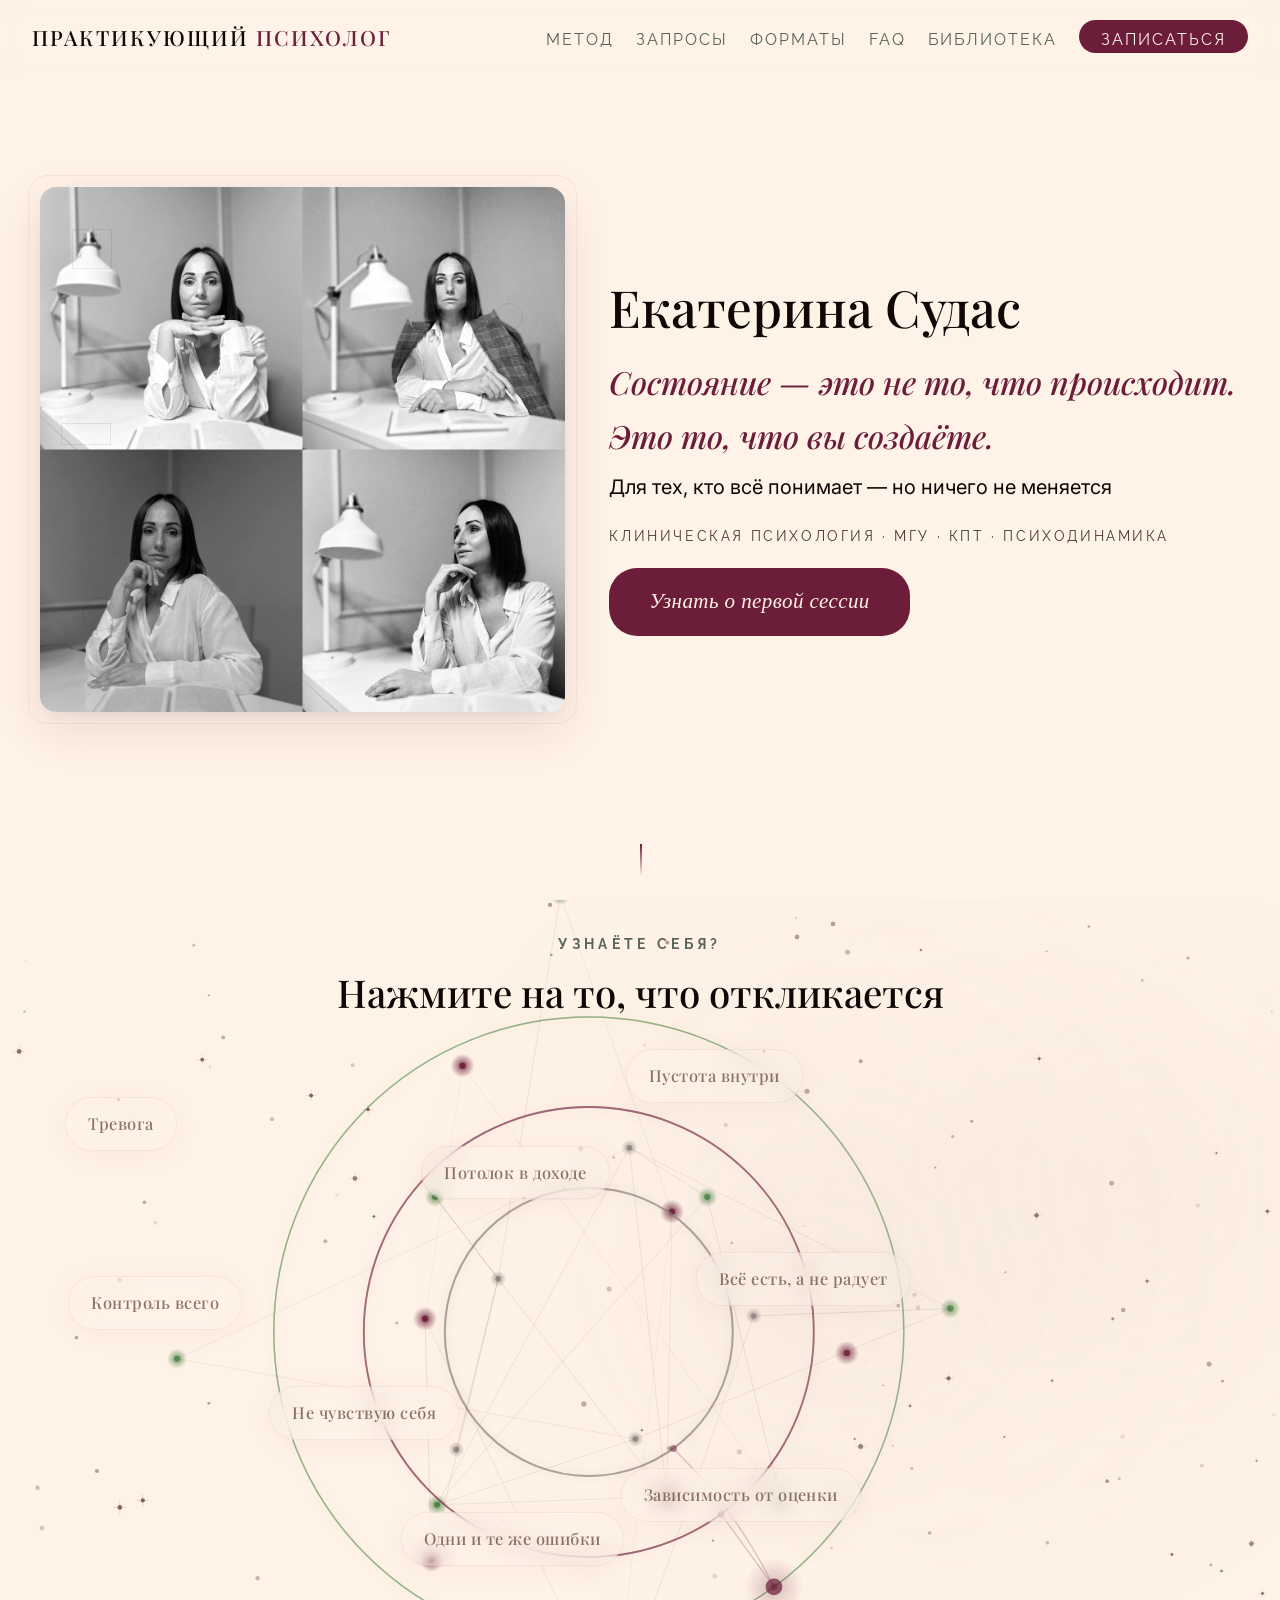
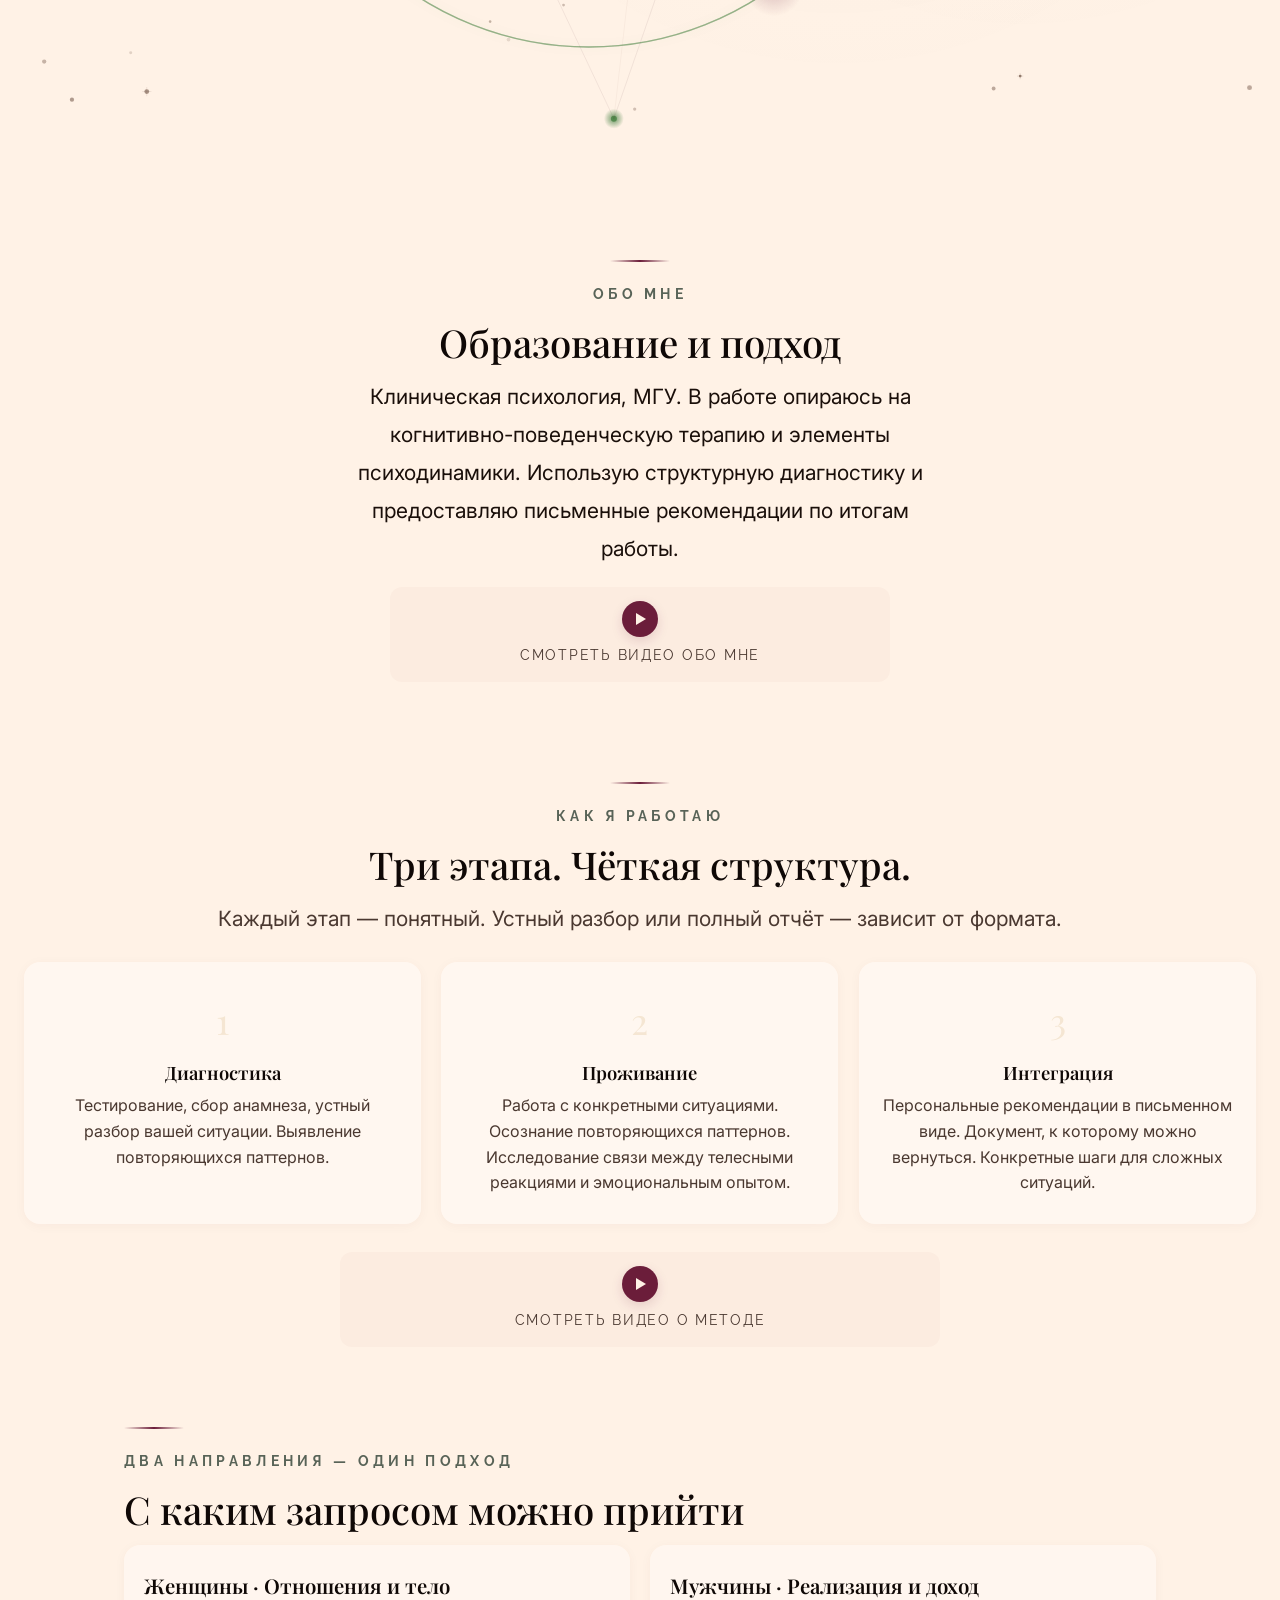
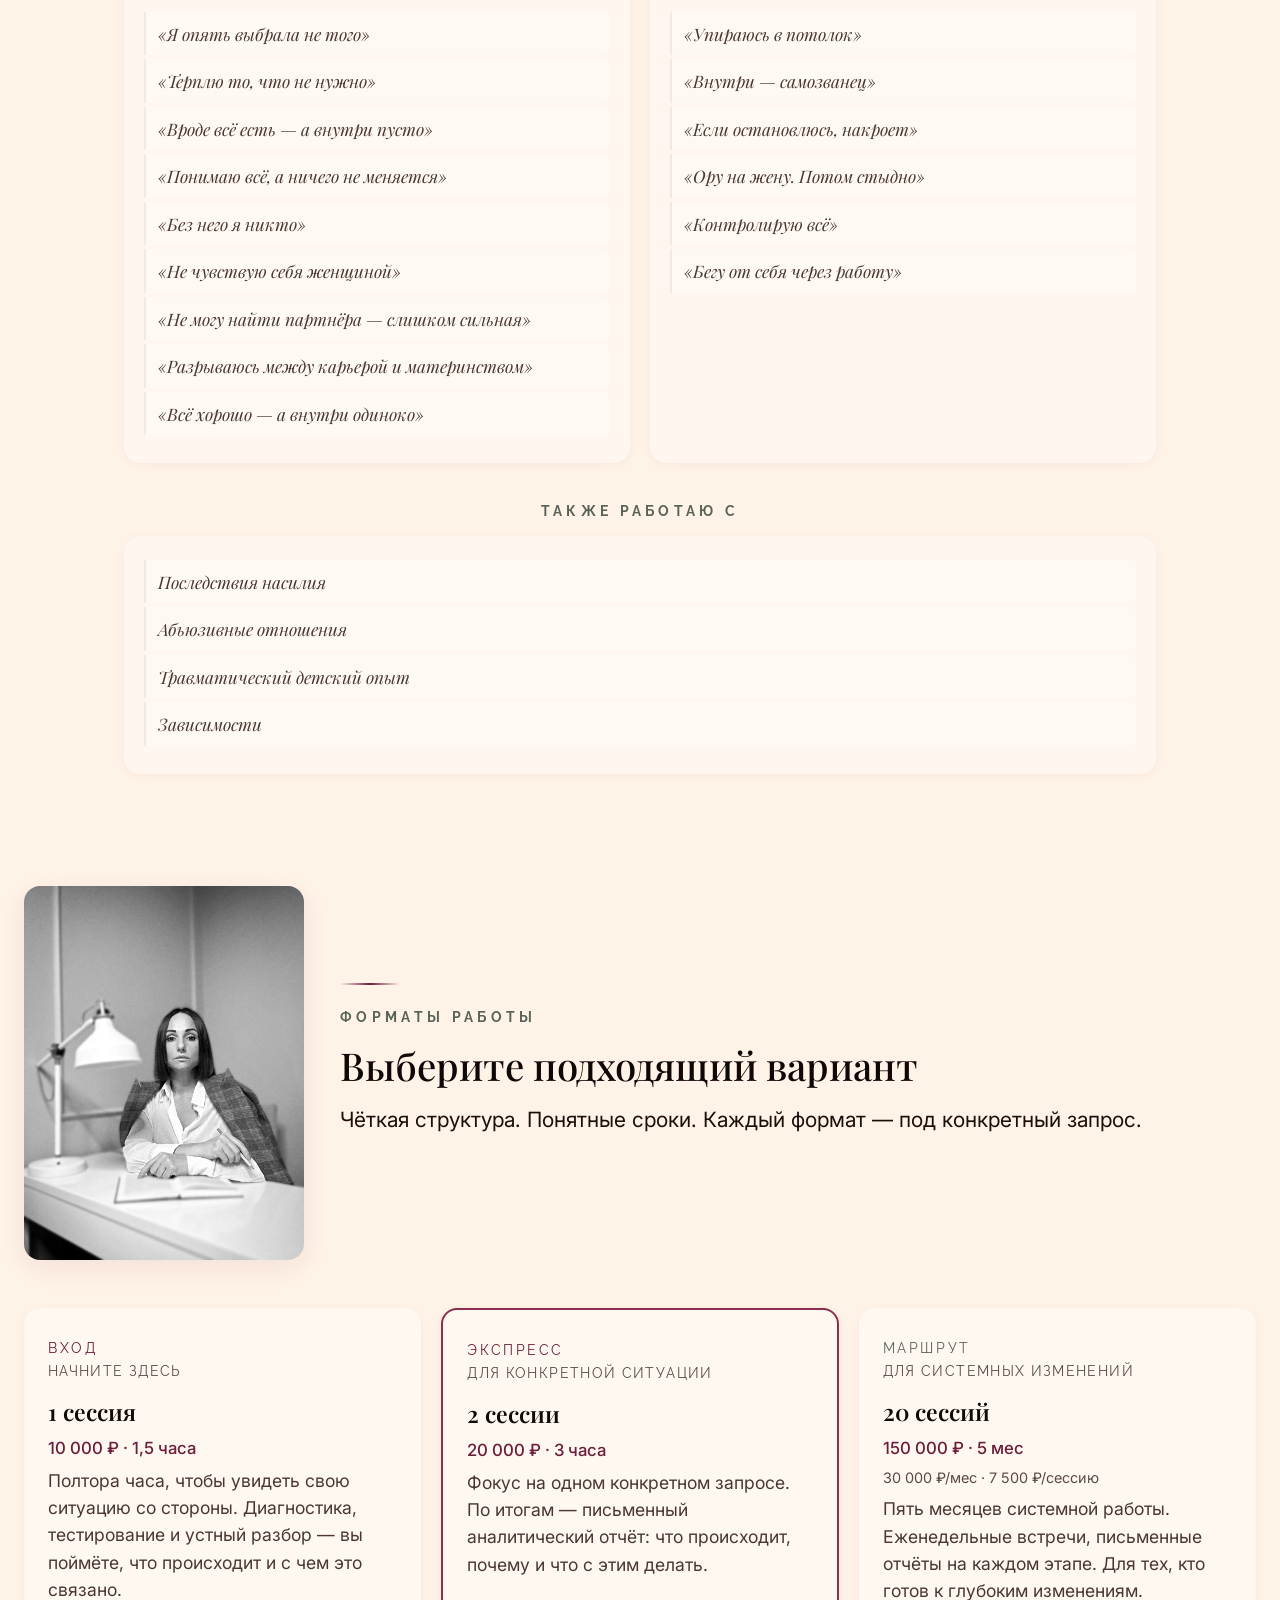
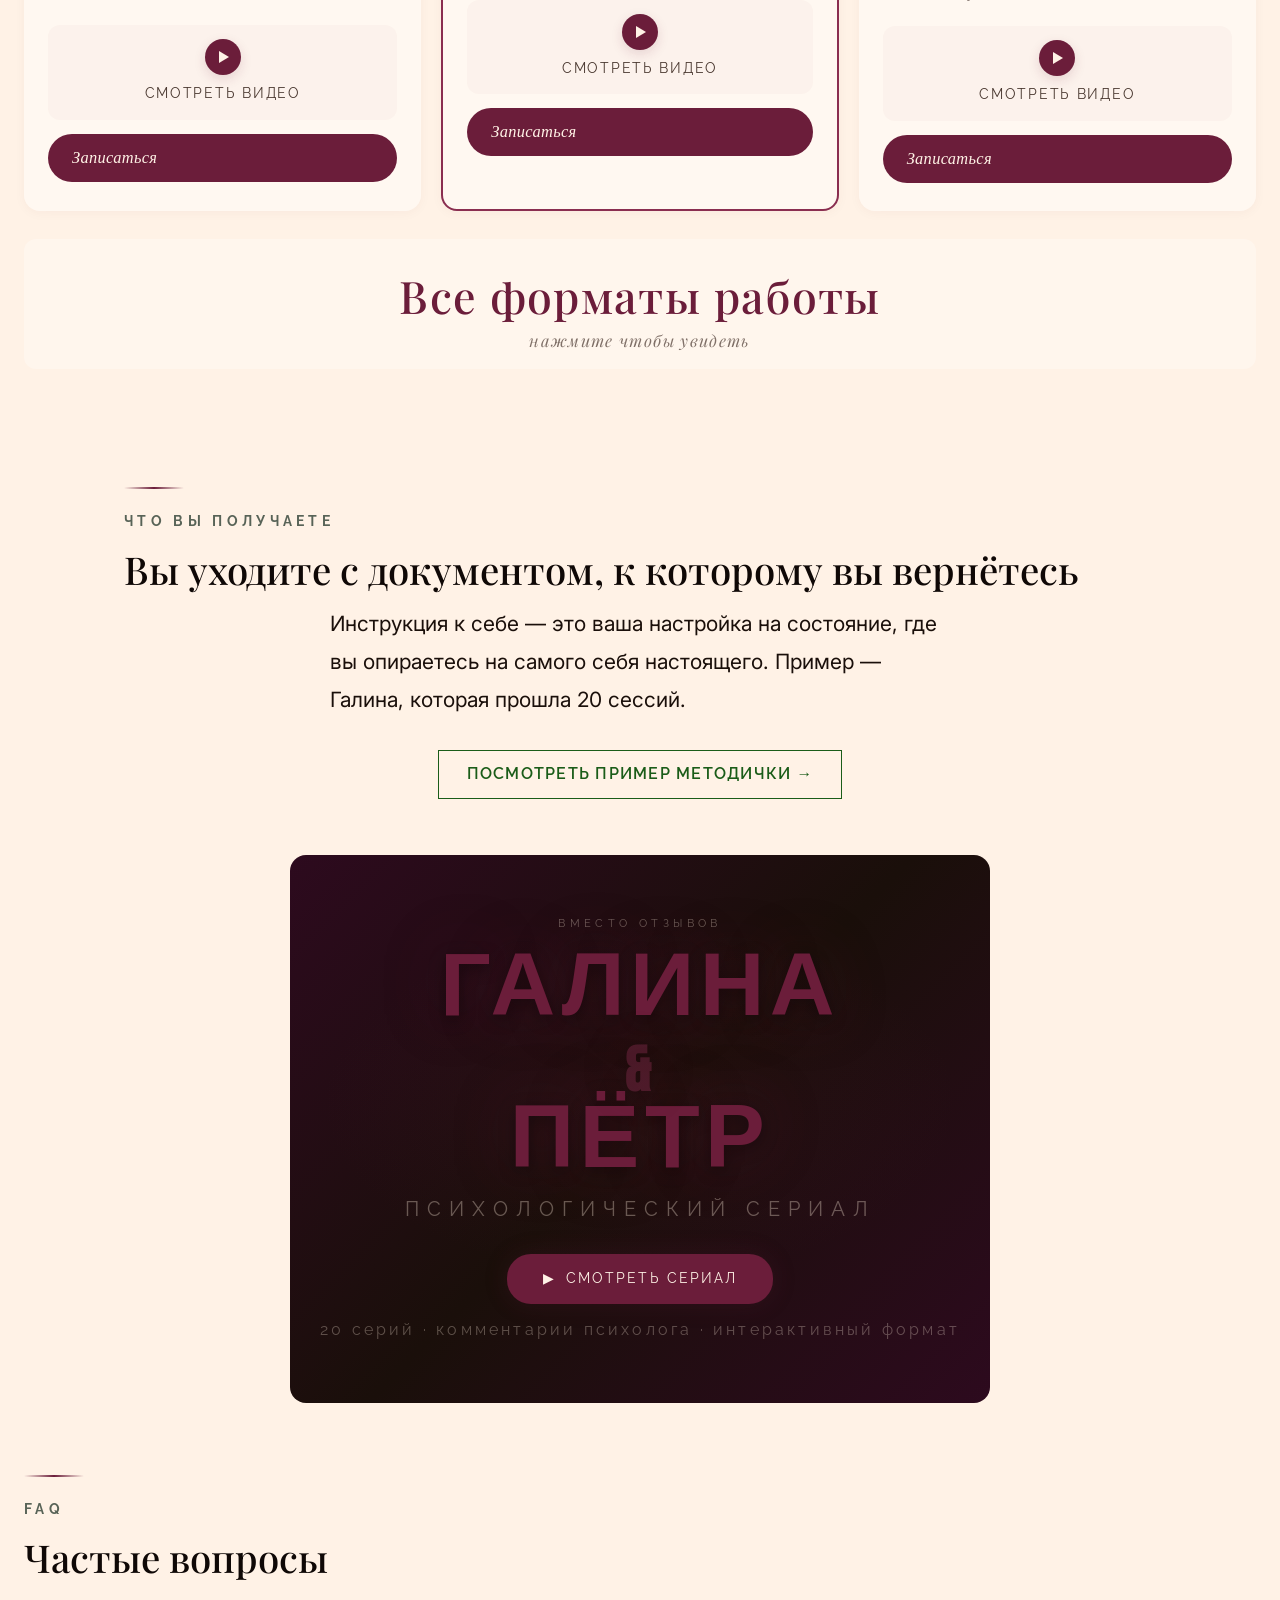
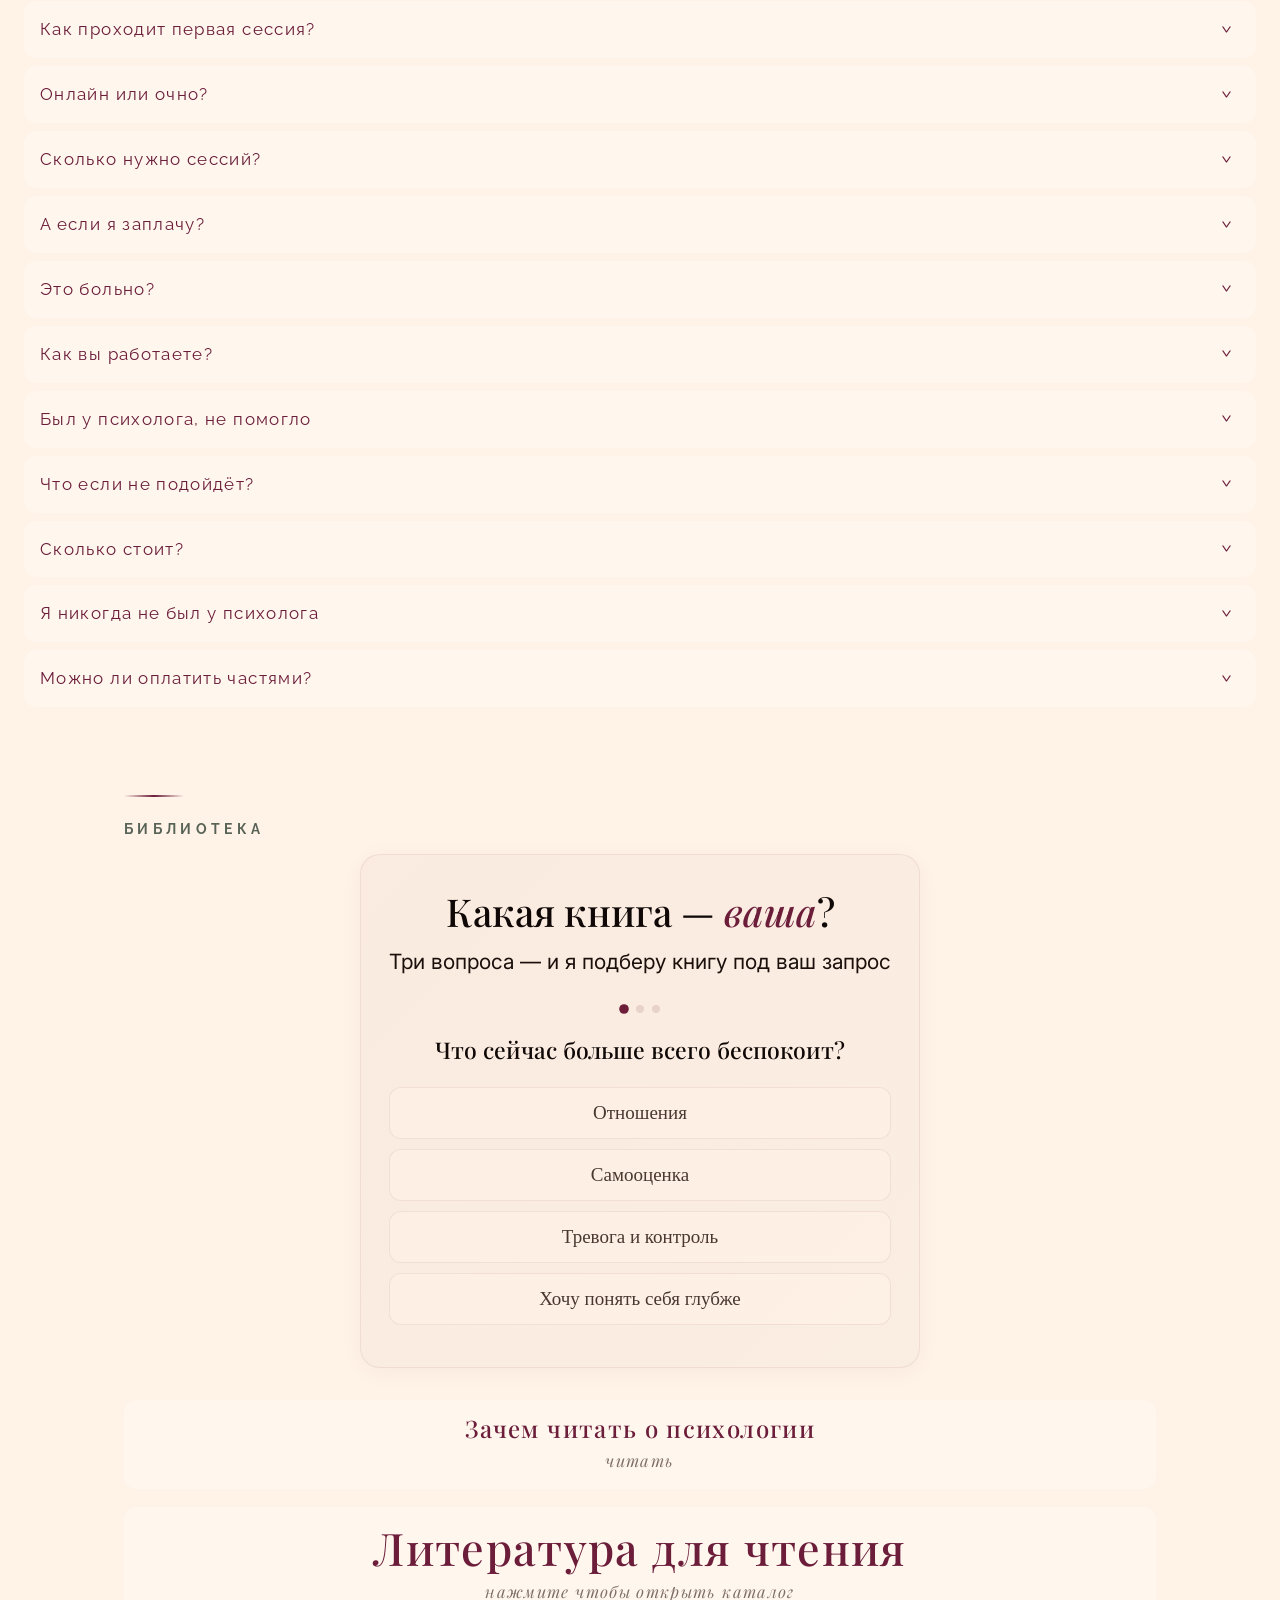
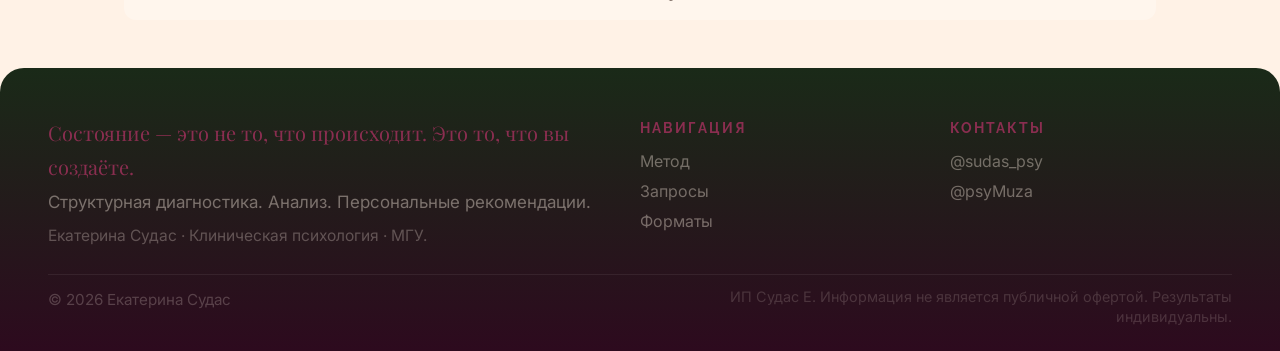
==== commit cc95325e: "Крупнее «Психологический сериал» и «20 серий» для мобильных - clamp(.8rem, 2.5vw, 1rem) для подзагол" ====
--- a/index.html
+++ b/index.html
@@ -236,13 +236,13 @@
 <div style="position:relative;font-family:'Bebas Neue',Impact,sans-serif;font-size:clamp(2.4rem,7vw,4.5rem);font-weight:700;color:var(--cr);letter-spacing:.06em;text-transform:uppercase;line-height:.85;text-shadow:0 0 60px rgba(107,29,58,.35),0 4px 16px rgba(0,0,0,.4)">Галина<br><span style="font-size:.7em;color:var(--cr-l);opacity:.4">&</span><br>Пётр</div>
 
 <!-- Subtitle -->
-<div style="position:relative;font-family:'Raleway',sans-serif;font-size:.6rem;letter-spacing:.5em;text-transform:uppercase;color:rgba(245,230,211,.3);margin:14px 0 28px">Психологический сериал</div>
+<div style="position:relative;font-family:'Raleway',sans-serif;font-size:clamp(.8rem,2.5vw,1rem);letter-spacing:.4em;text-transform:uppercase;color:rgba(245,230,211,.35);margin:14px 0 28px">Психологический сериал</div>
 
 <!-- CTA button -->
 <div style="position:relative">
 <span style="display:inline-block;font-family:'Raleway',sans-serif;font-size:.7rem;letter-spacing:.15em;text-transform:uppercase;color:var(--cream);background:var(--cr);padding:13px 36px;border-radius:24px;transition:all .4s;box-shadow:0 0 24px rgba(107,29,58,.2)">&#9654;&ensp;Смотреть сериал</span>
 </div>
-<div style="position:relative;margin-top:12px;font-family:'Raleway',sans-serif;font-size:.5rem;letter-spacing:.2em;color:rgba(245,230,211,.2)">20 серий · комментарии психолога · интерактивный формат</div>
+<div style="position:relative;margin-top:12px;font-family:'Raleway',sans-serif;font-size:clamp(.65rem,2vw,.8rem);letter-spacing:.2em;color:rgba(245,230,211,.3)">20 серий · комментарии психолога · интерактивный формат</div>
 
 </div>
 </a>
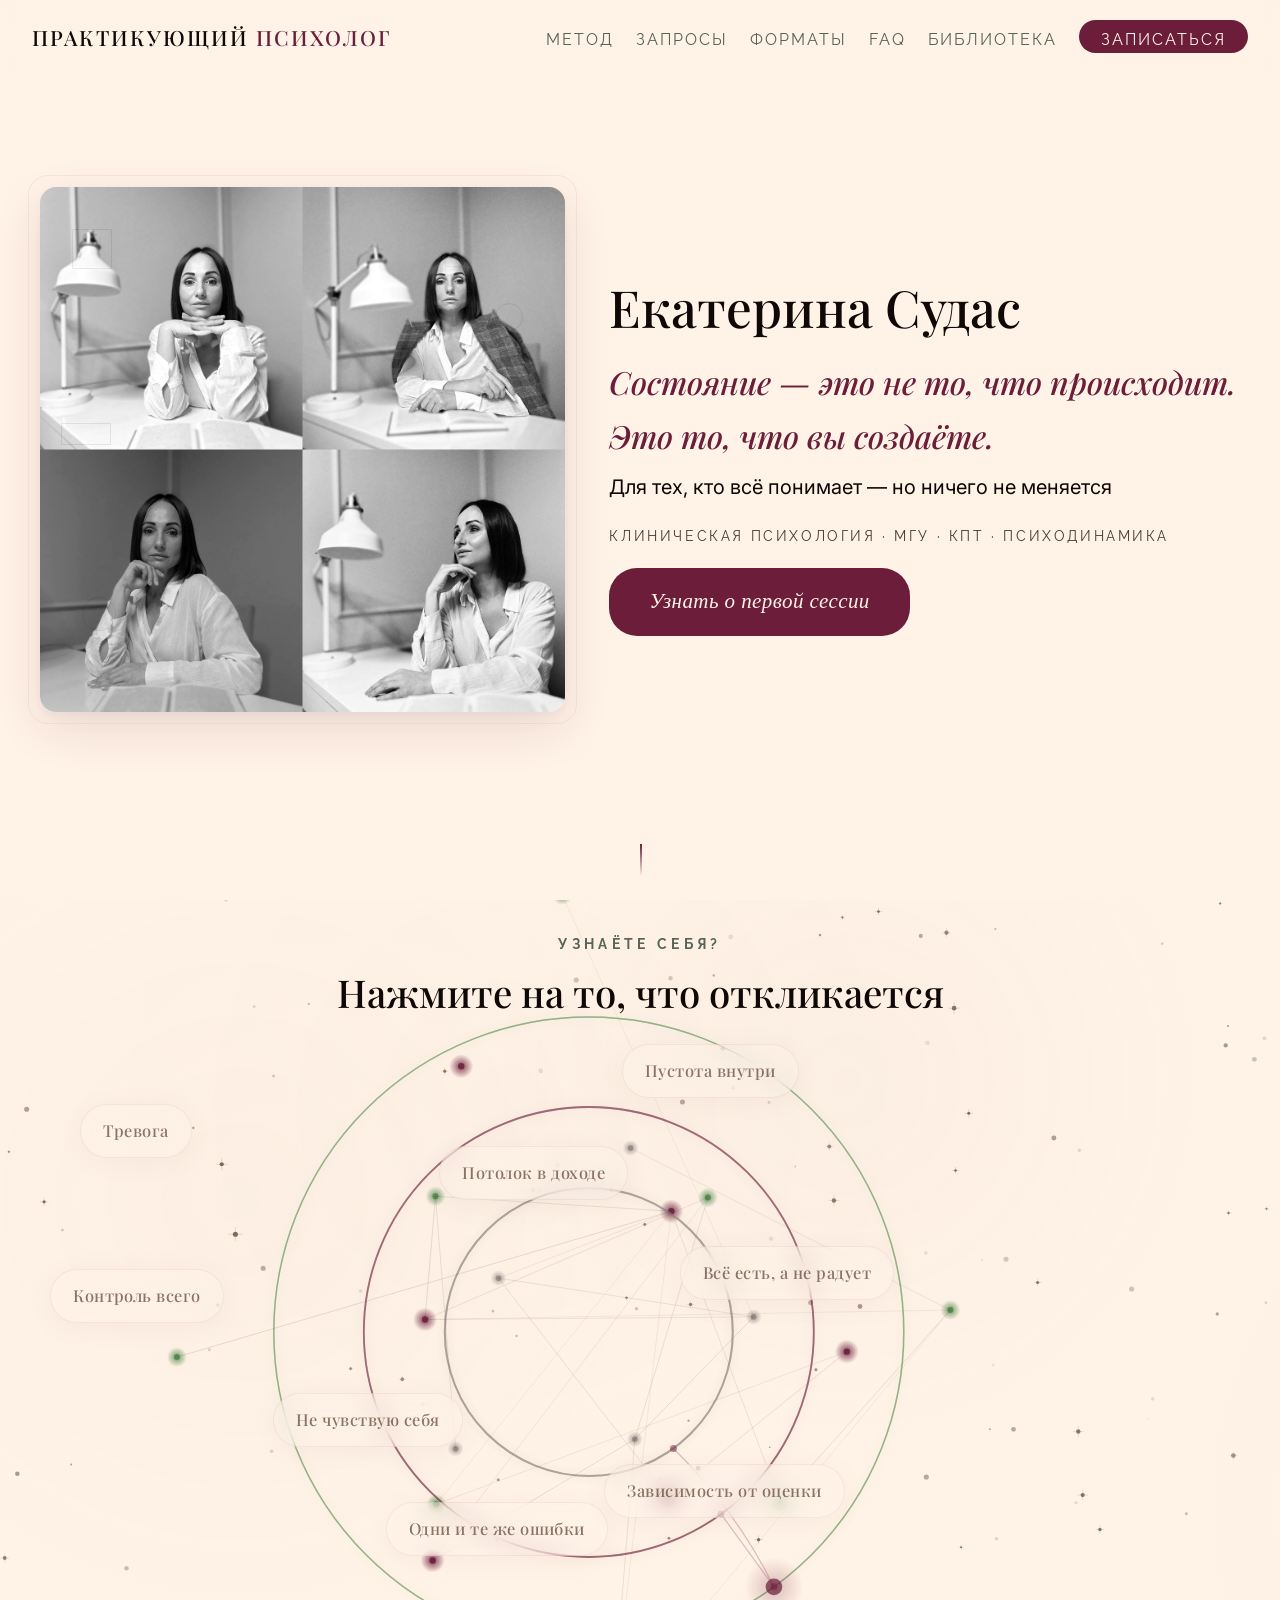
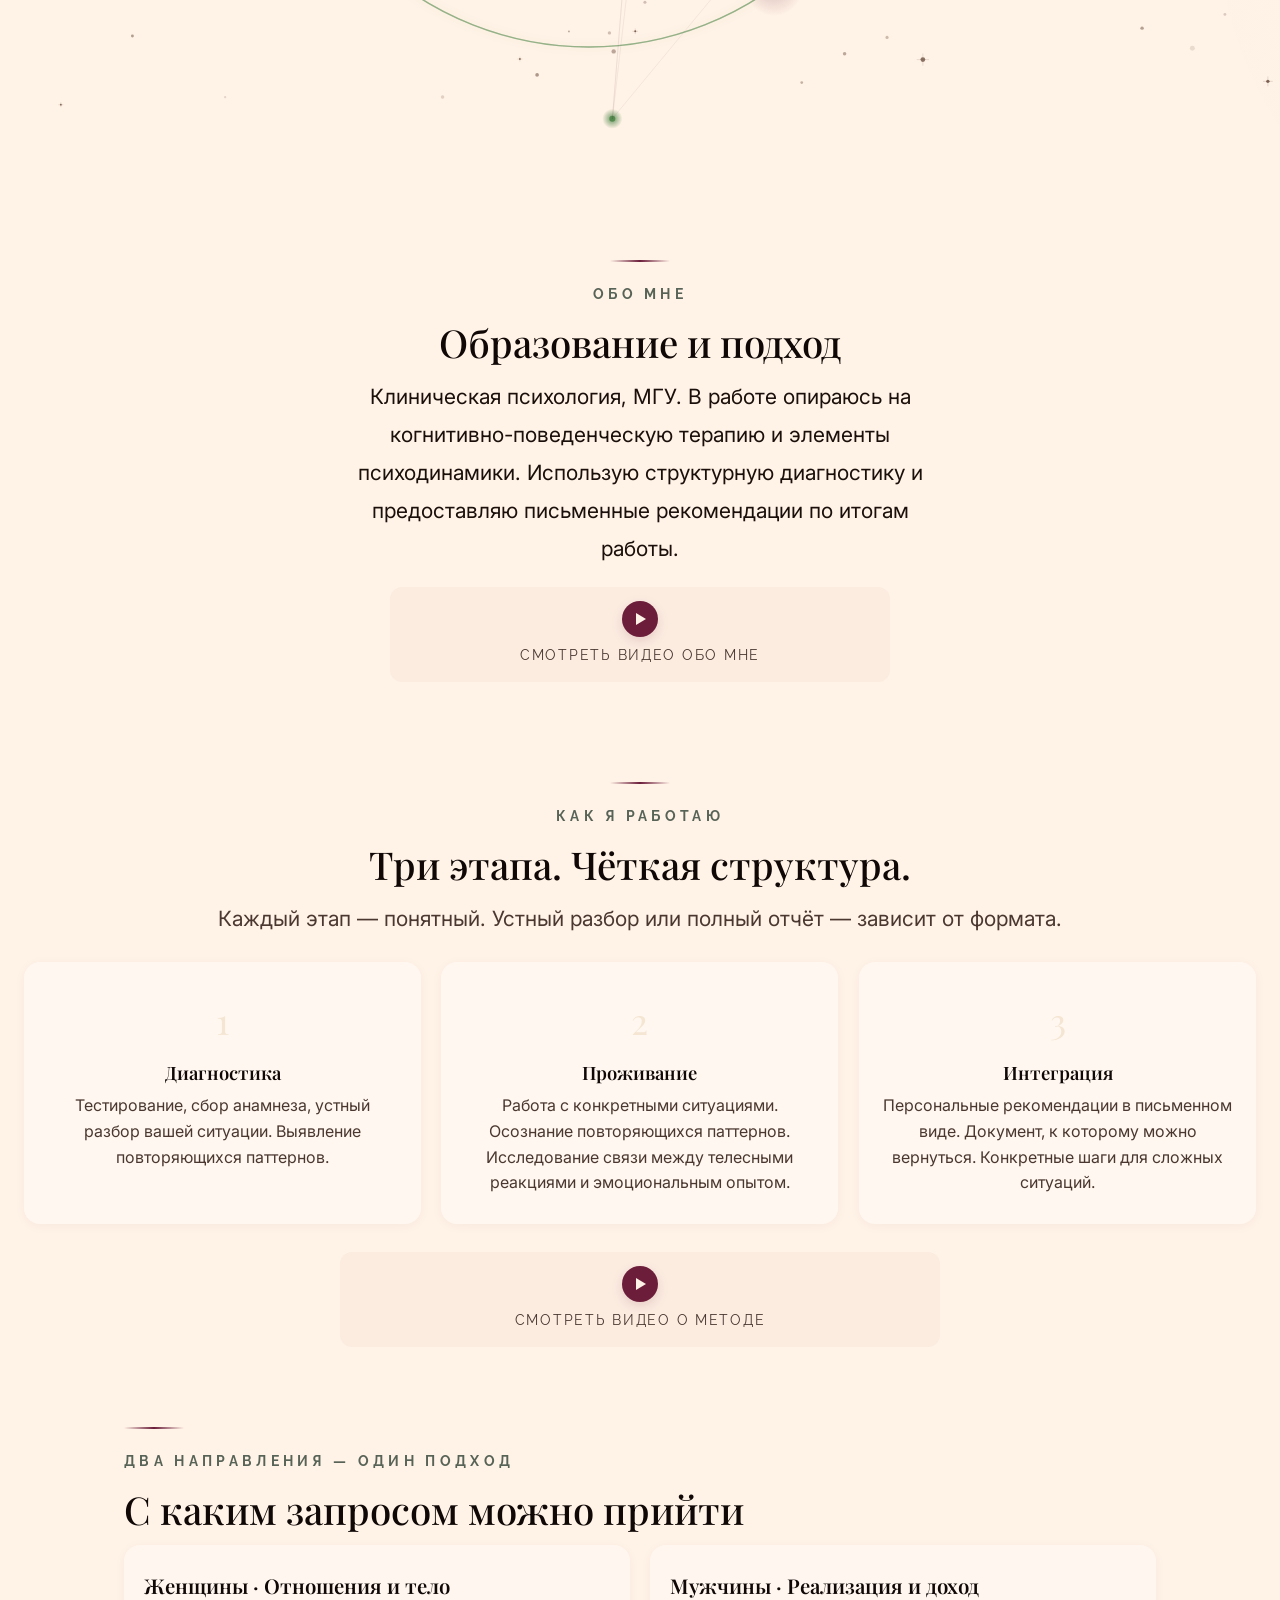
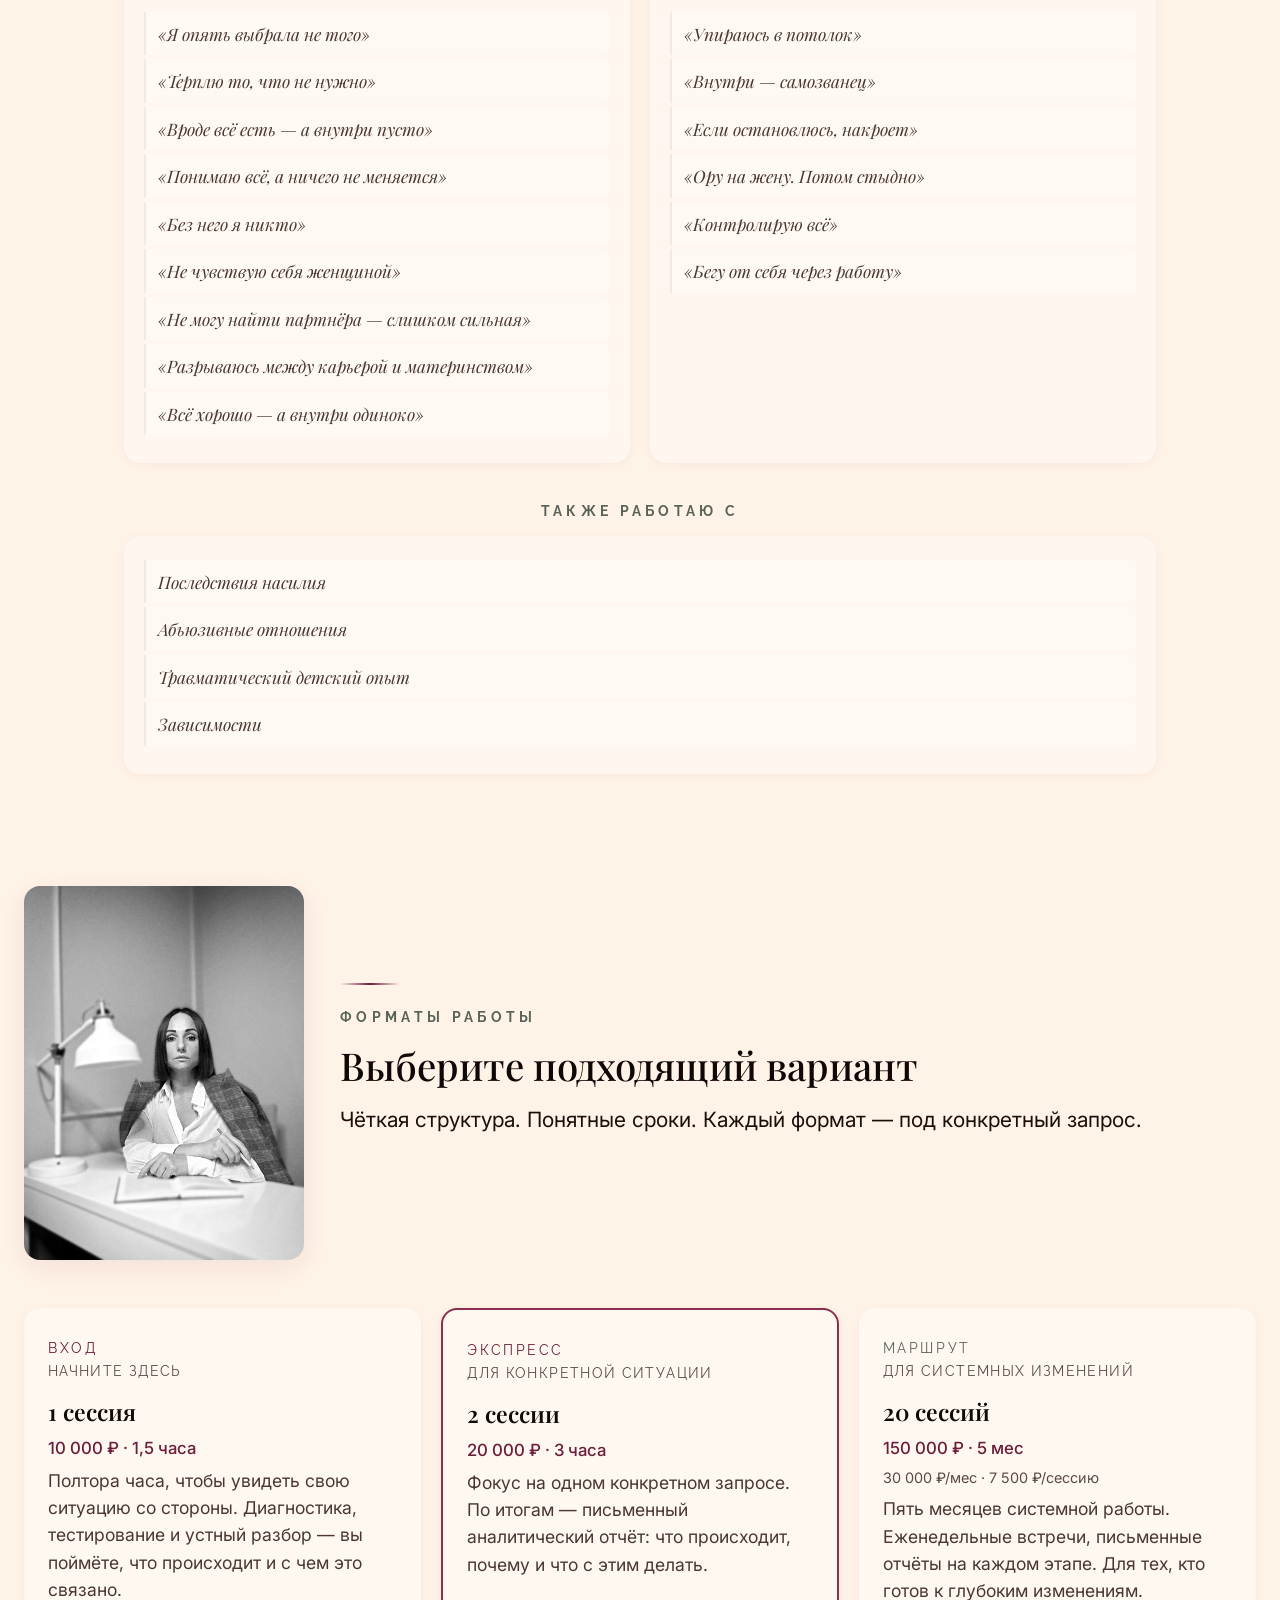
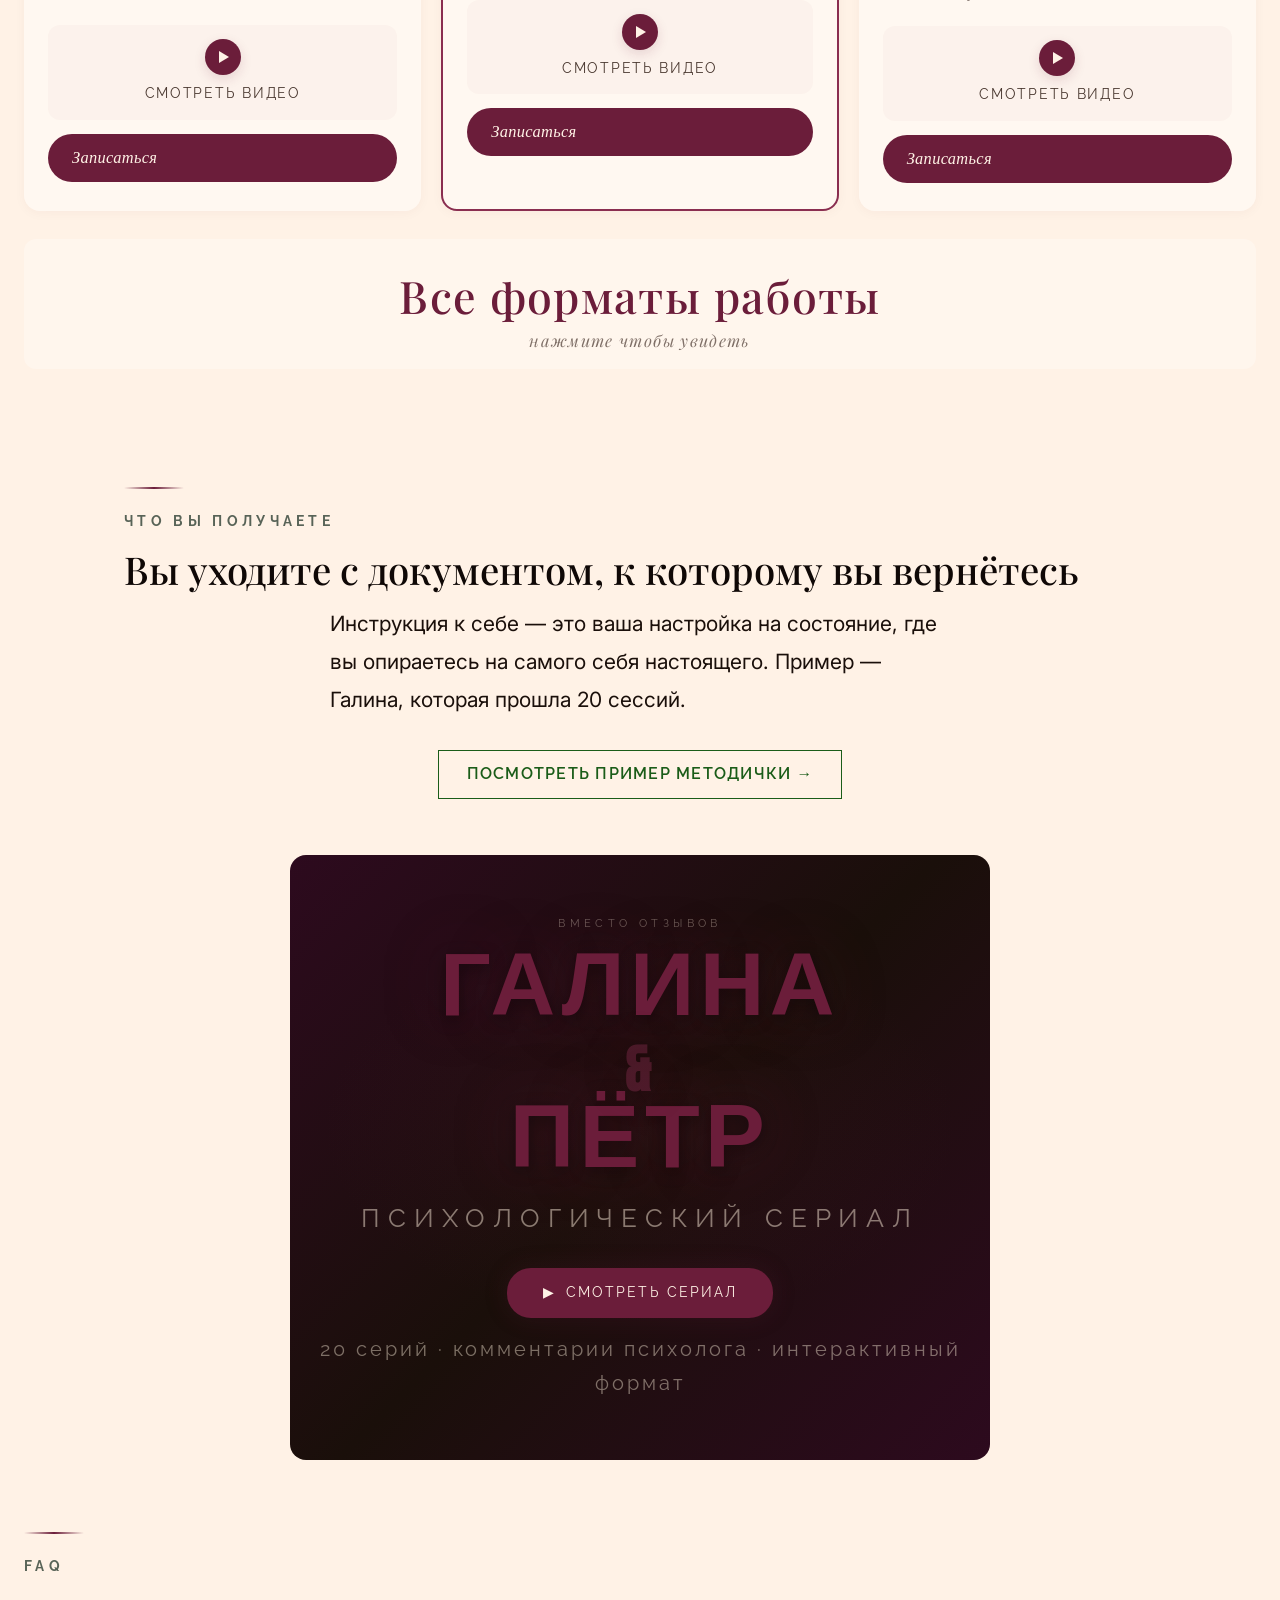
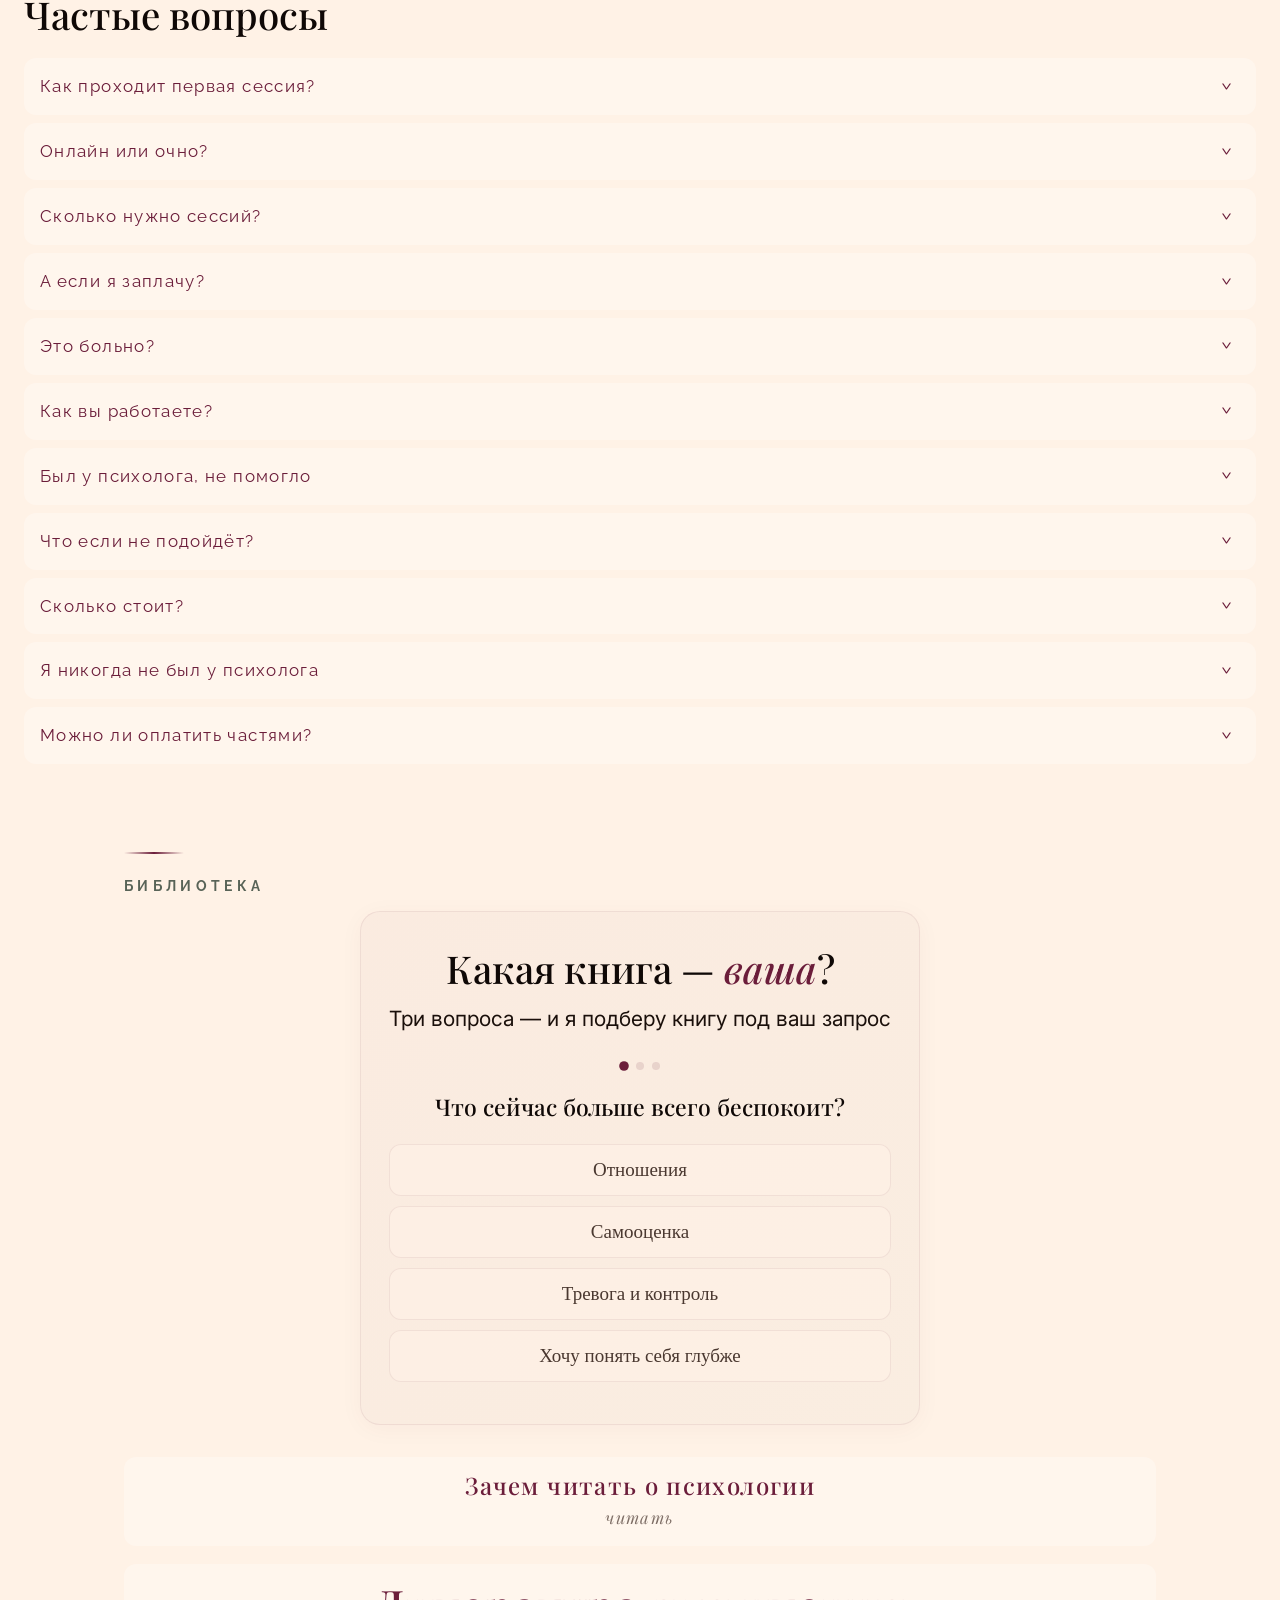
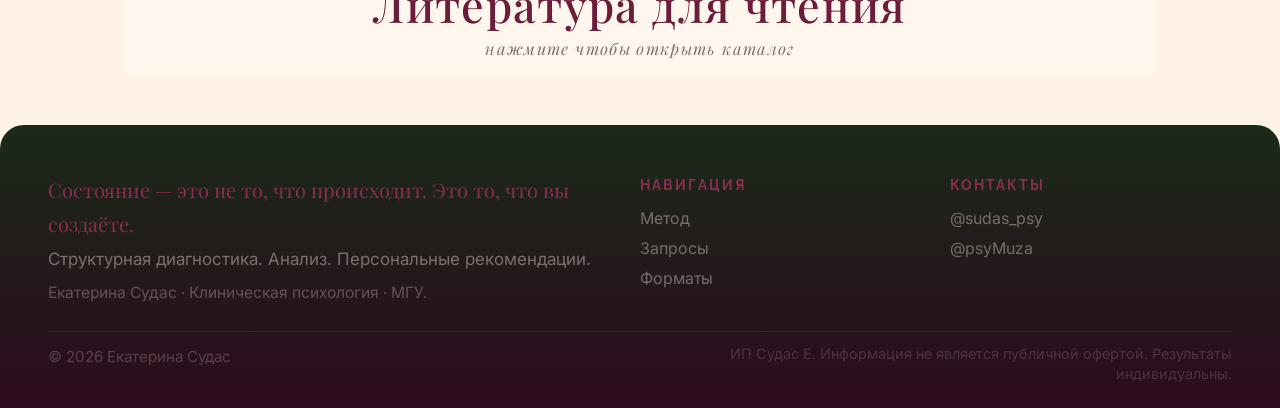
==== commit 035d14bf: "Ещё крупнее подписи в тизере сериала - «Психологический сериал»: min 1rem (было .8), ярче .5 (было ." ====
--- a/index.html
+++ b/index.html
@@ -236,13 +236,13 @@
 <div style="position:relative;font-family:'Bebas Neue',Impact,sans-serif;font-size:clamp(2.4rem,7vw,4.5rem);font-weight:700;color:var(--cr);letter-spacing:.06em;text-transform:uppercase;line-height:.85;text-shadow:0 0 60px rgba(107,29,58,.35),0 4px 16px rgba(0,0,0,.4)">Галина<br><span style="font-size:.7em;color:var(--cr-l);opacity:.4">&</span><br>Пётр</div>
 
 <!-- Subtitle -->
-<div style="position:relative;font-family:'Raleway',sans-serif;font-size:clamp(.8rem,2.5vw,1rem);letter-spacing:.4em;text-transform:uppercase;color:rgba(245,230,211,.35);margin:14px 0 28px">Психологический сериал</div>
+<div style="position:relative;font-family:'Raleway',sans-serif;font-size:clamp(1rem,3vw,1.3rem);letter-spacing:.3em;text-transform:uppercase;color:rgba(245,230,211,.5);margin:18px 0 28px">Психологический сериал</div>
 
 <!-- CTA button -->
 <div style="position:relative">
 <span style="display:inline-block;font-family:'Raleway',sans-serif;font-size:.7rem;letter-spacing:.15em;text-transform:uppercase;color:var(--cream);background:var(--cr);padding:13px 36px;border-radius:24px;transition:all .4s;box-shadow:0 0 24px rgba(107,29,58,.2)">&#9654;&ensp;Смотреть сериал</span>
 </div>
-<div style="position:relative;margin-top:12px;font-family:'Raleway',sans-serif;font-size:clamp(.65rem,2vw,.8rem);letter-spacing:.2em;color:rgba(245,230,211,.3)">20 серий · комментарии психолога · интерактивный формат</div>
+<div style="position:relative;margin-top:14px;font-family:'Raleway',sans-serif;font-size:clamp(.8rem,2.5vw,1rem);letter-spacing:.15em;color:rgba(245,230,211,.45)">20 серий · комментарии психолога · интерактивный формат</div>
 
 </div>
 </a>
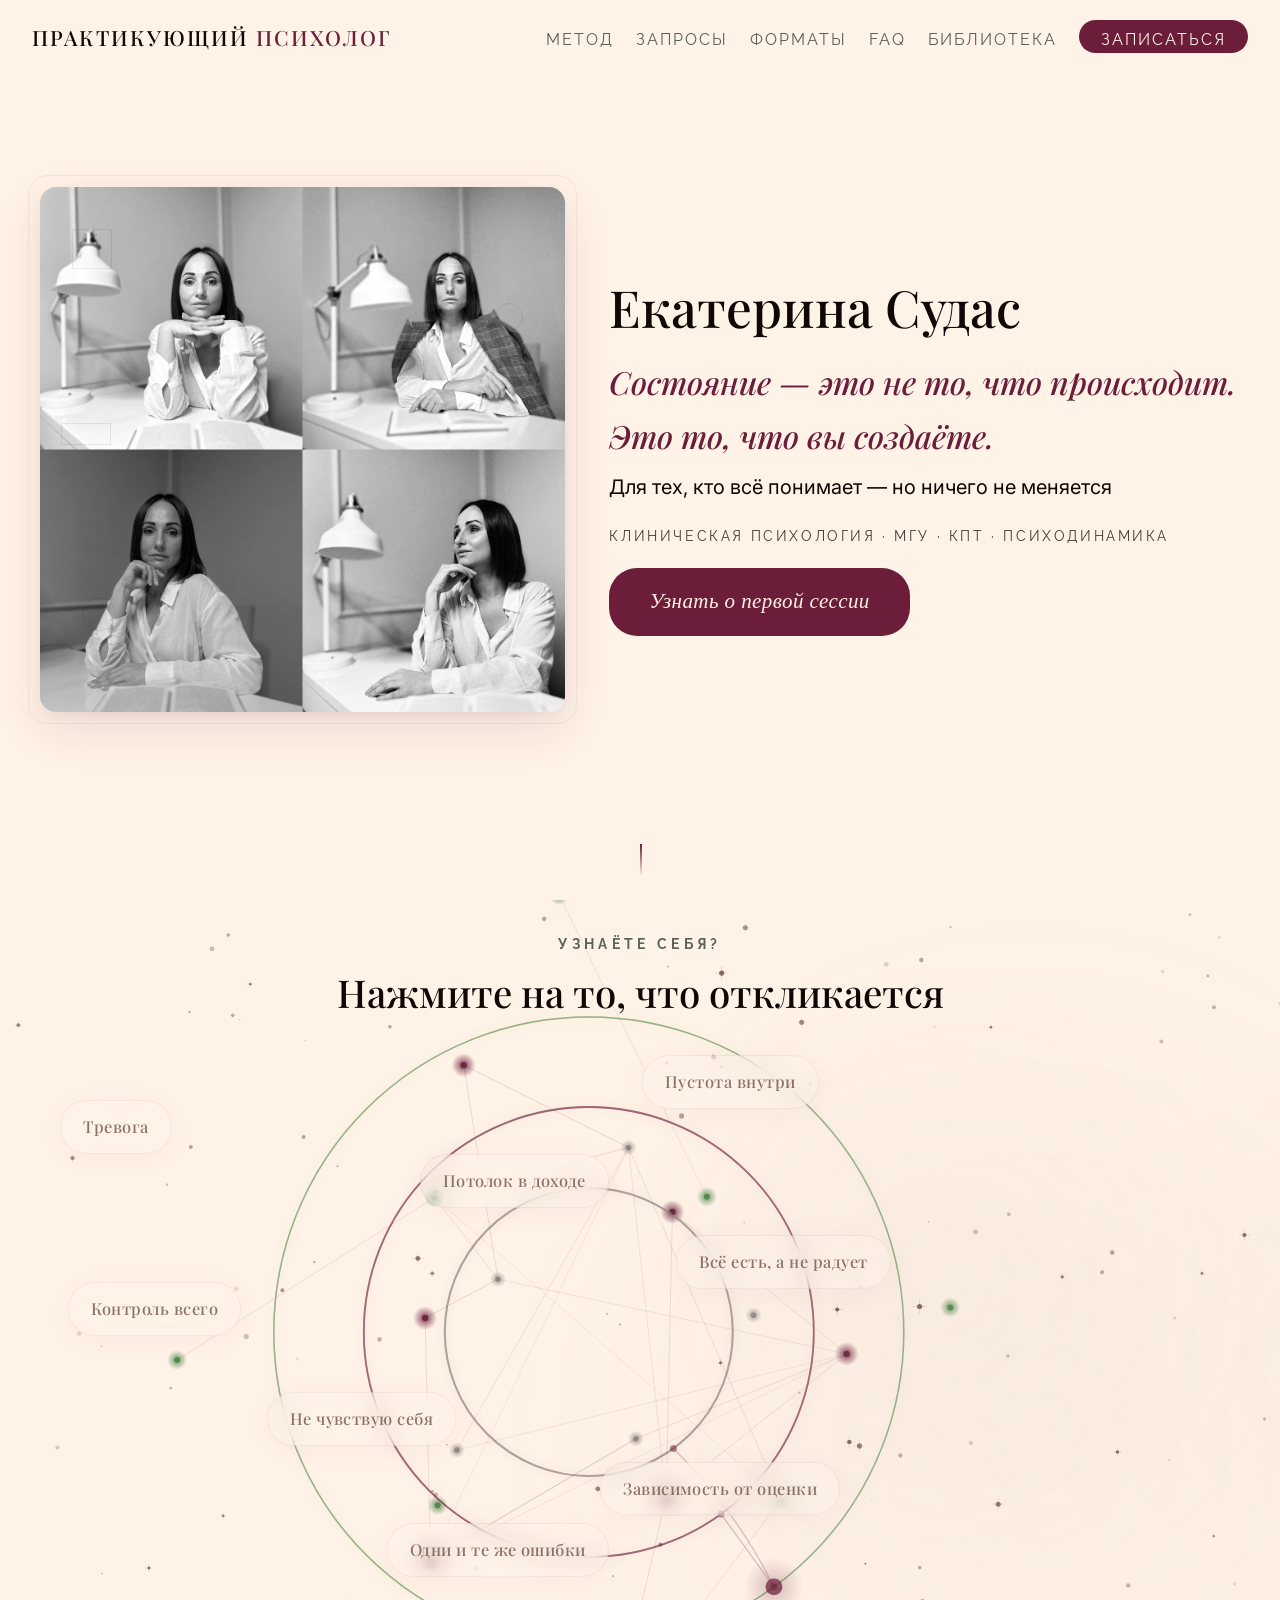
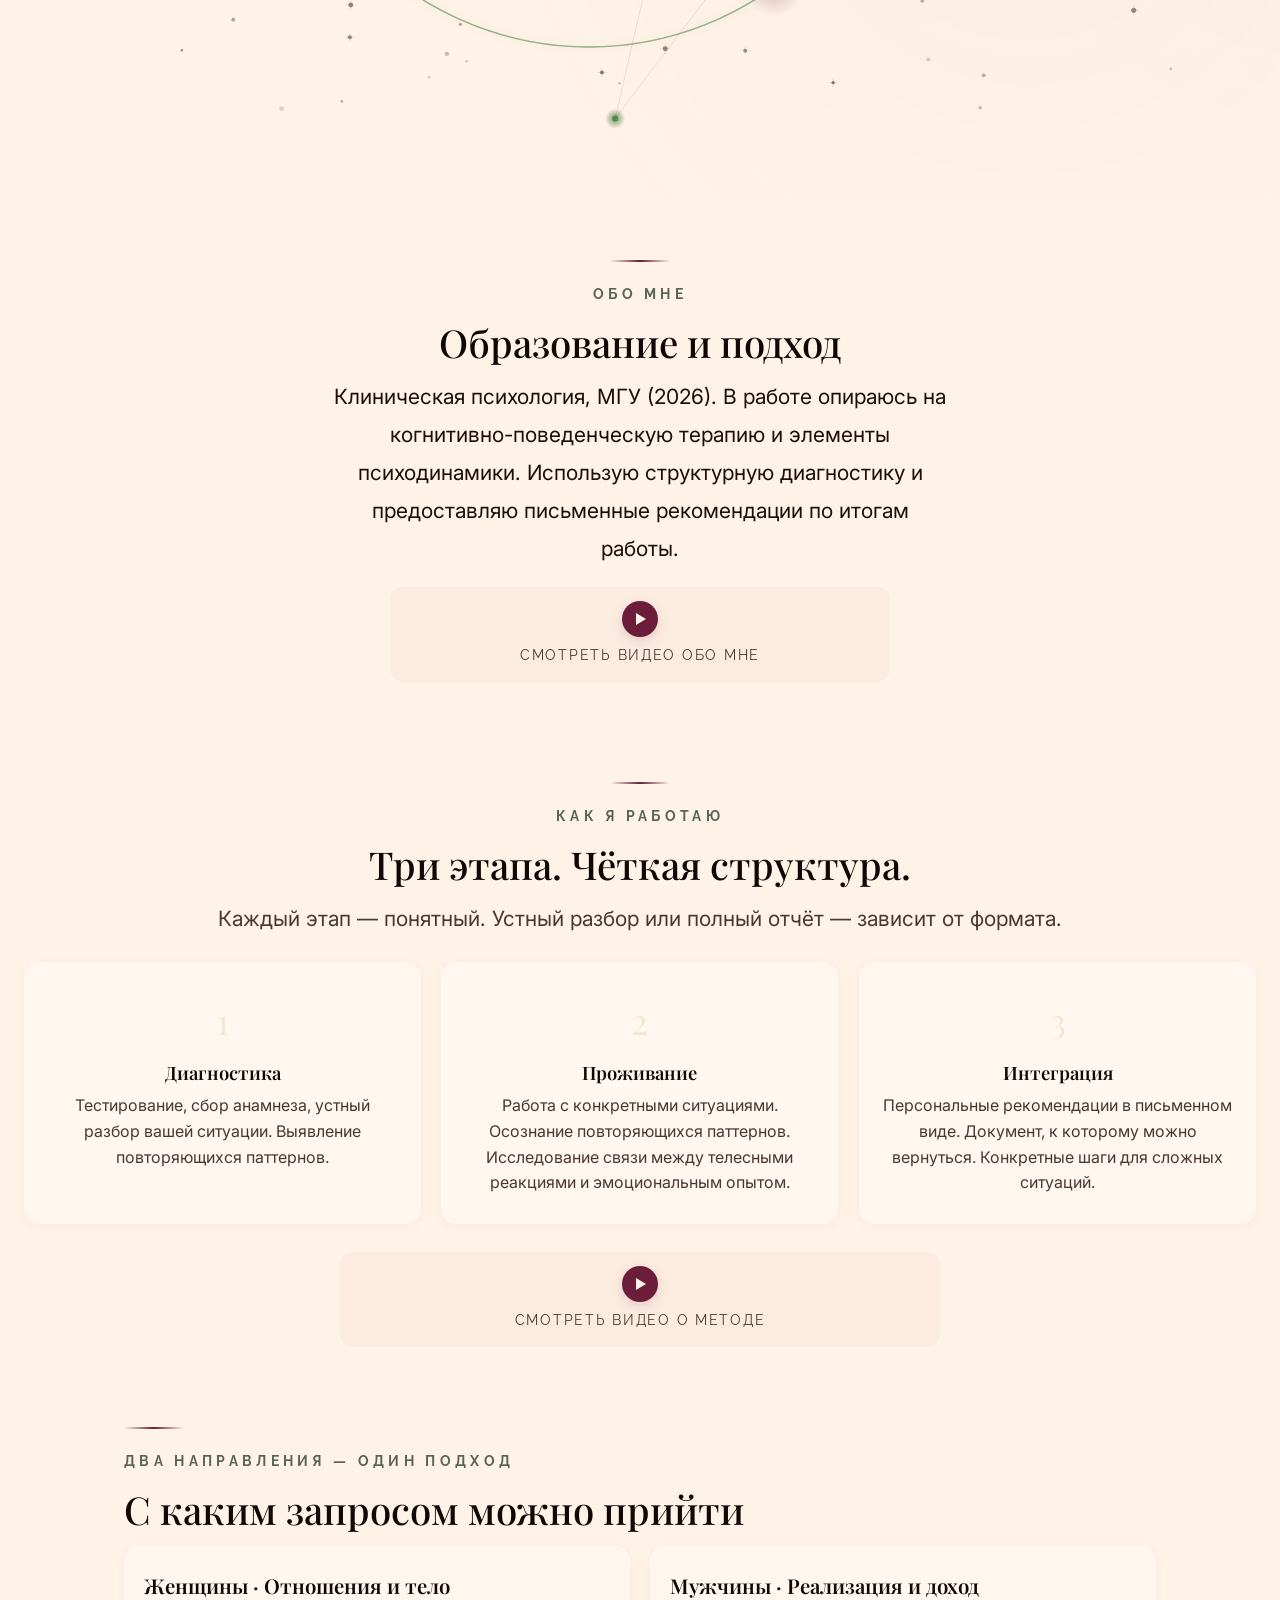
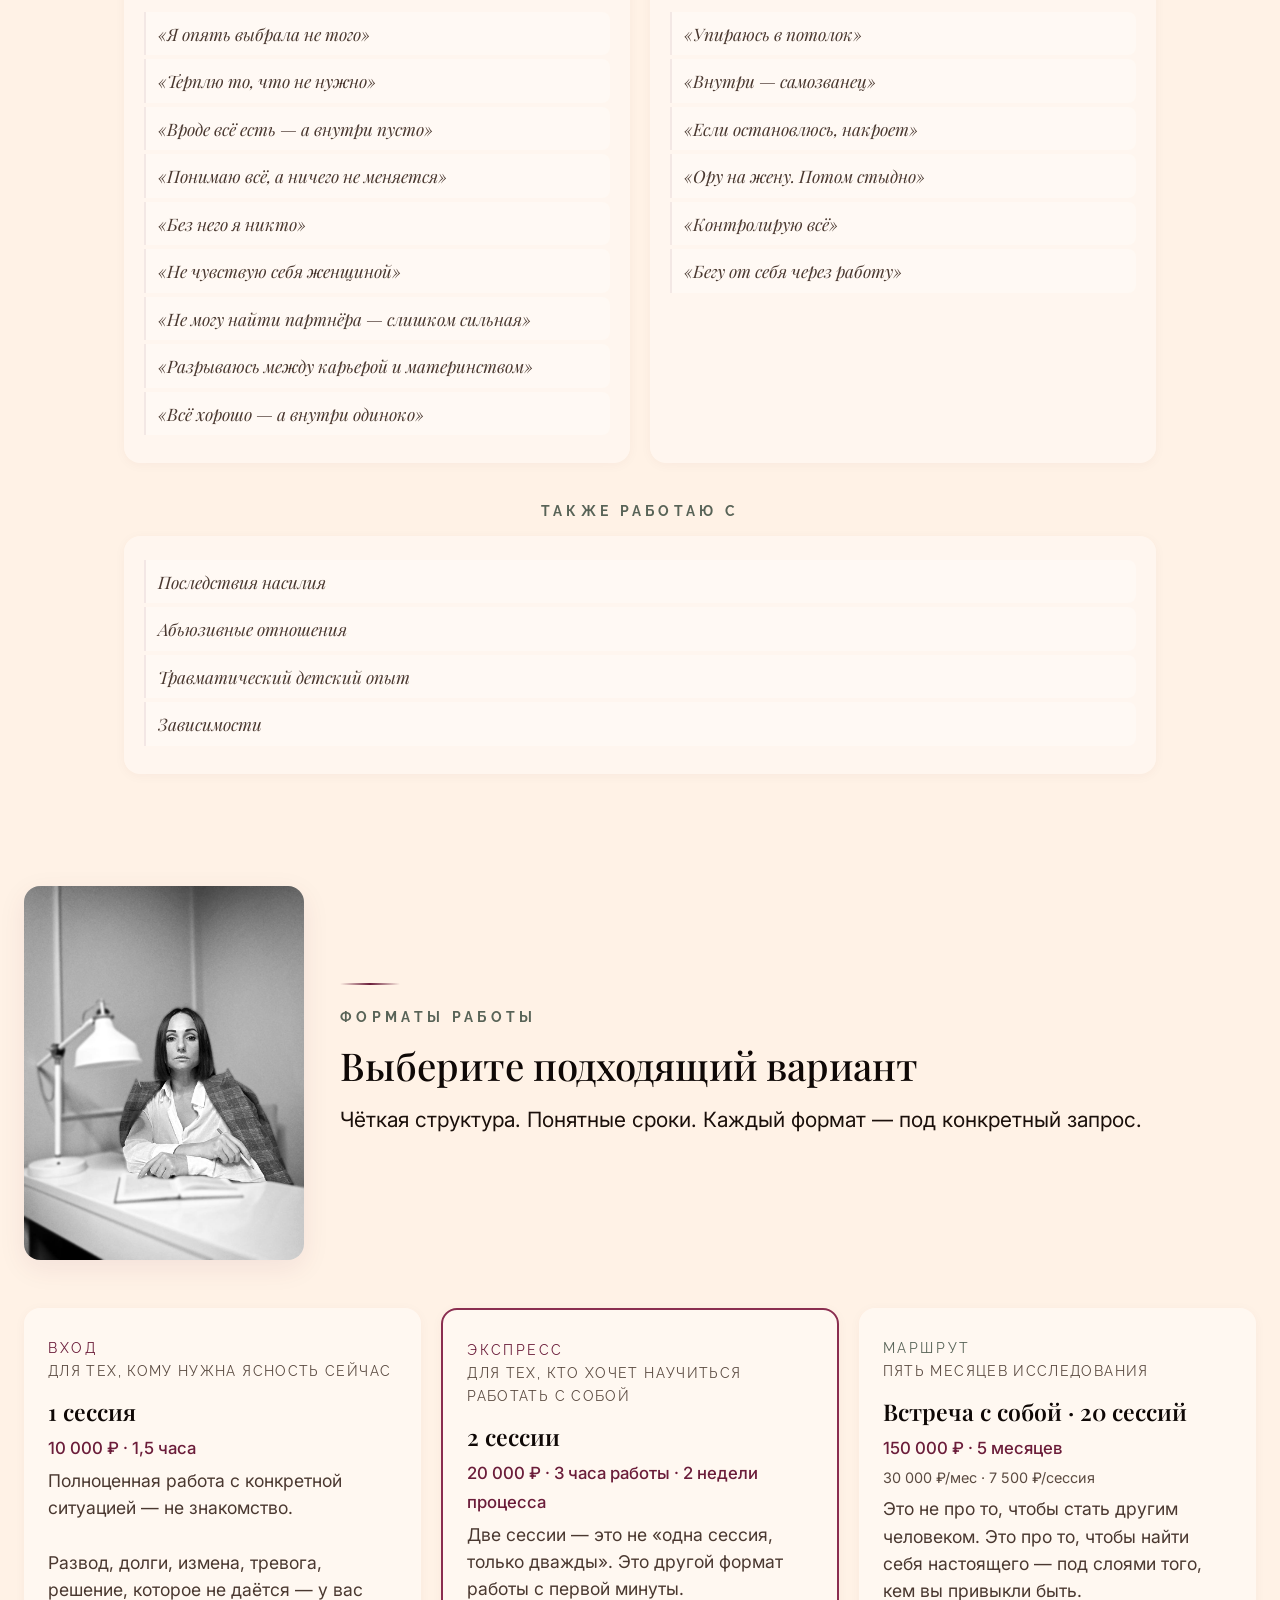
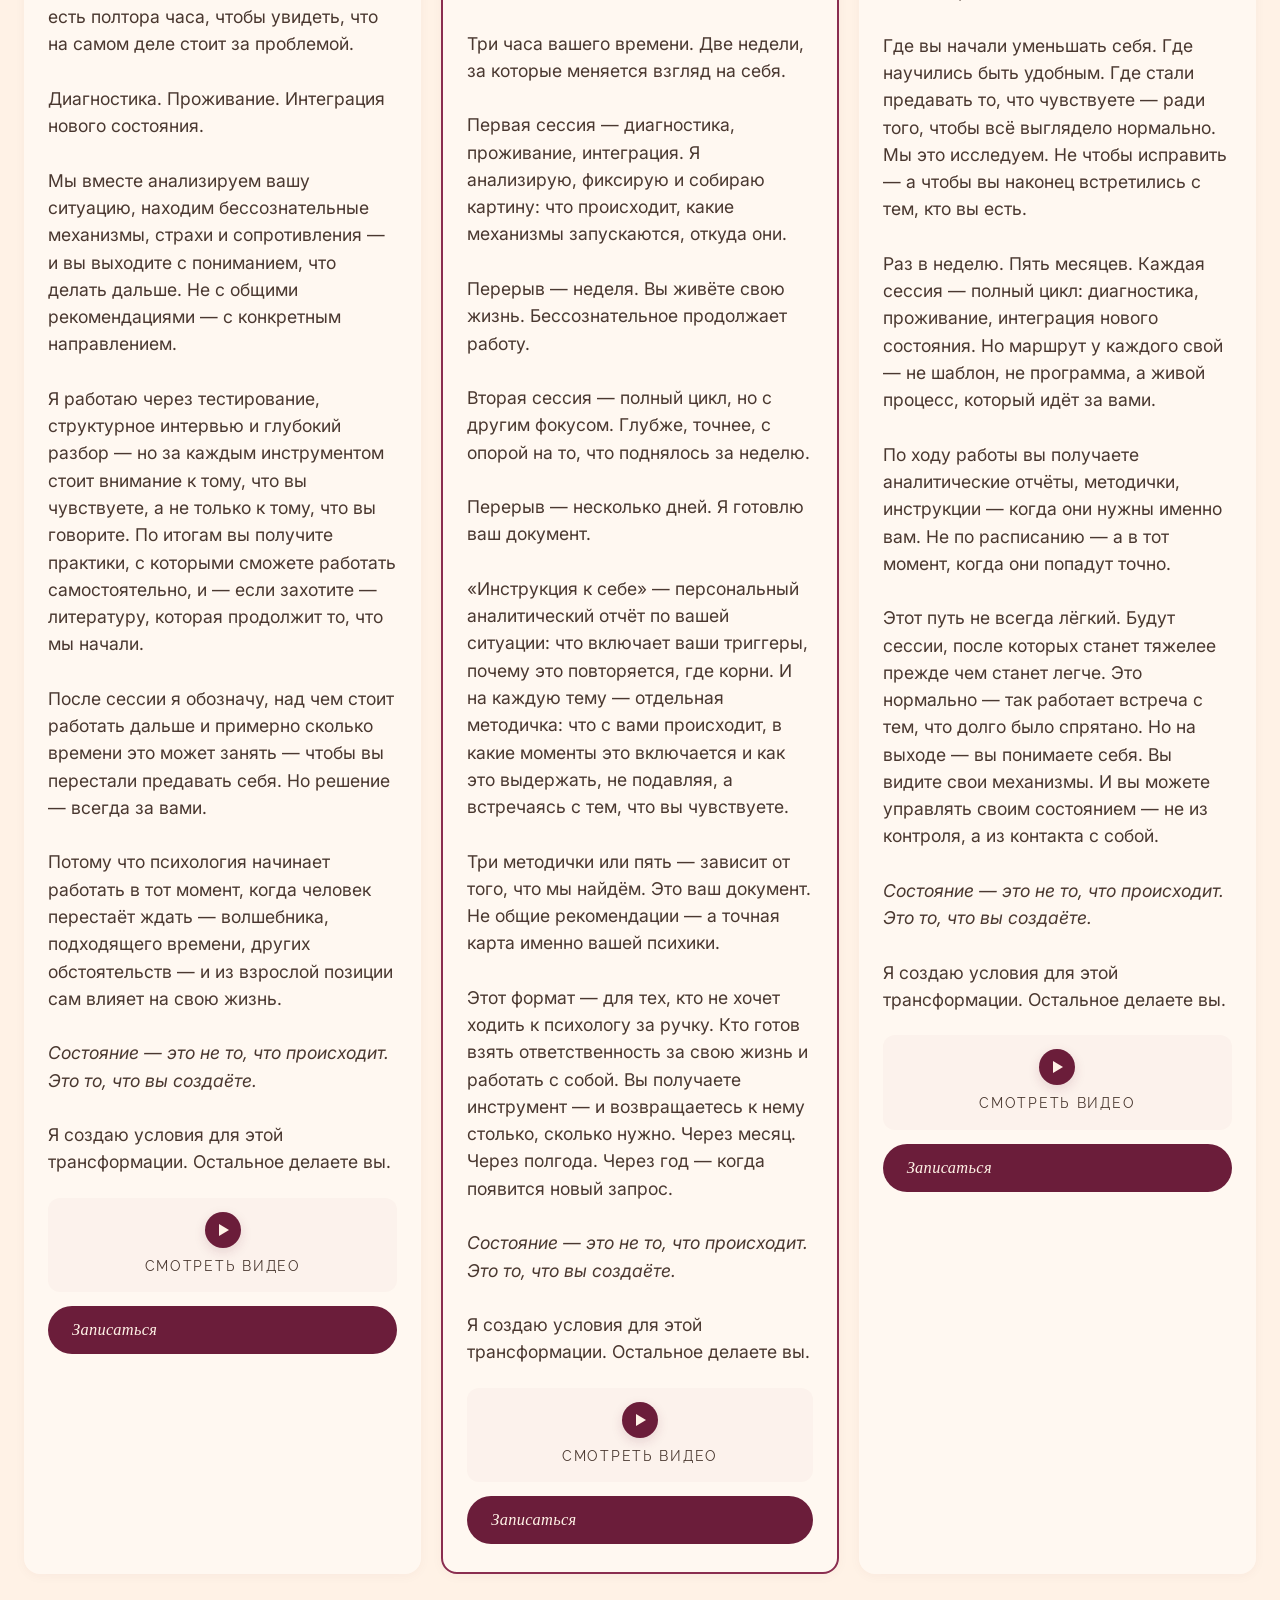
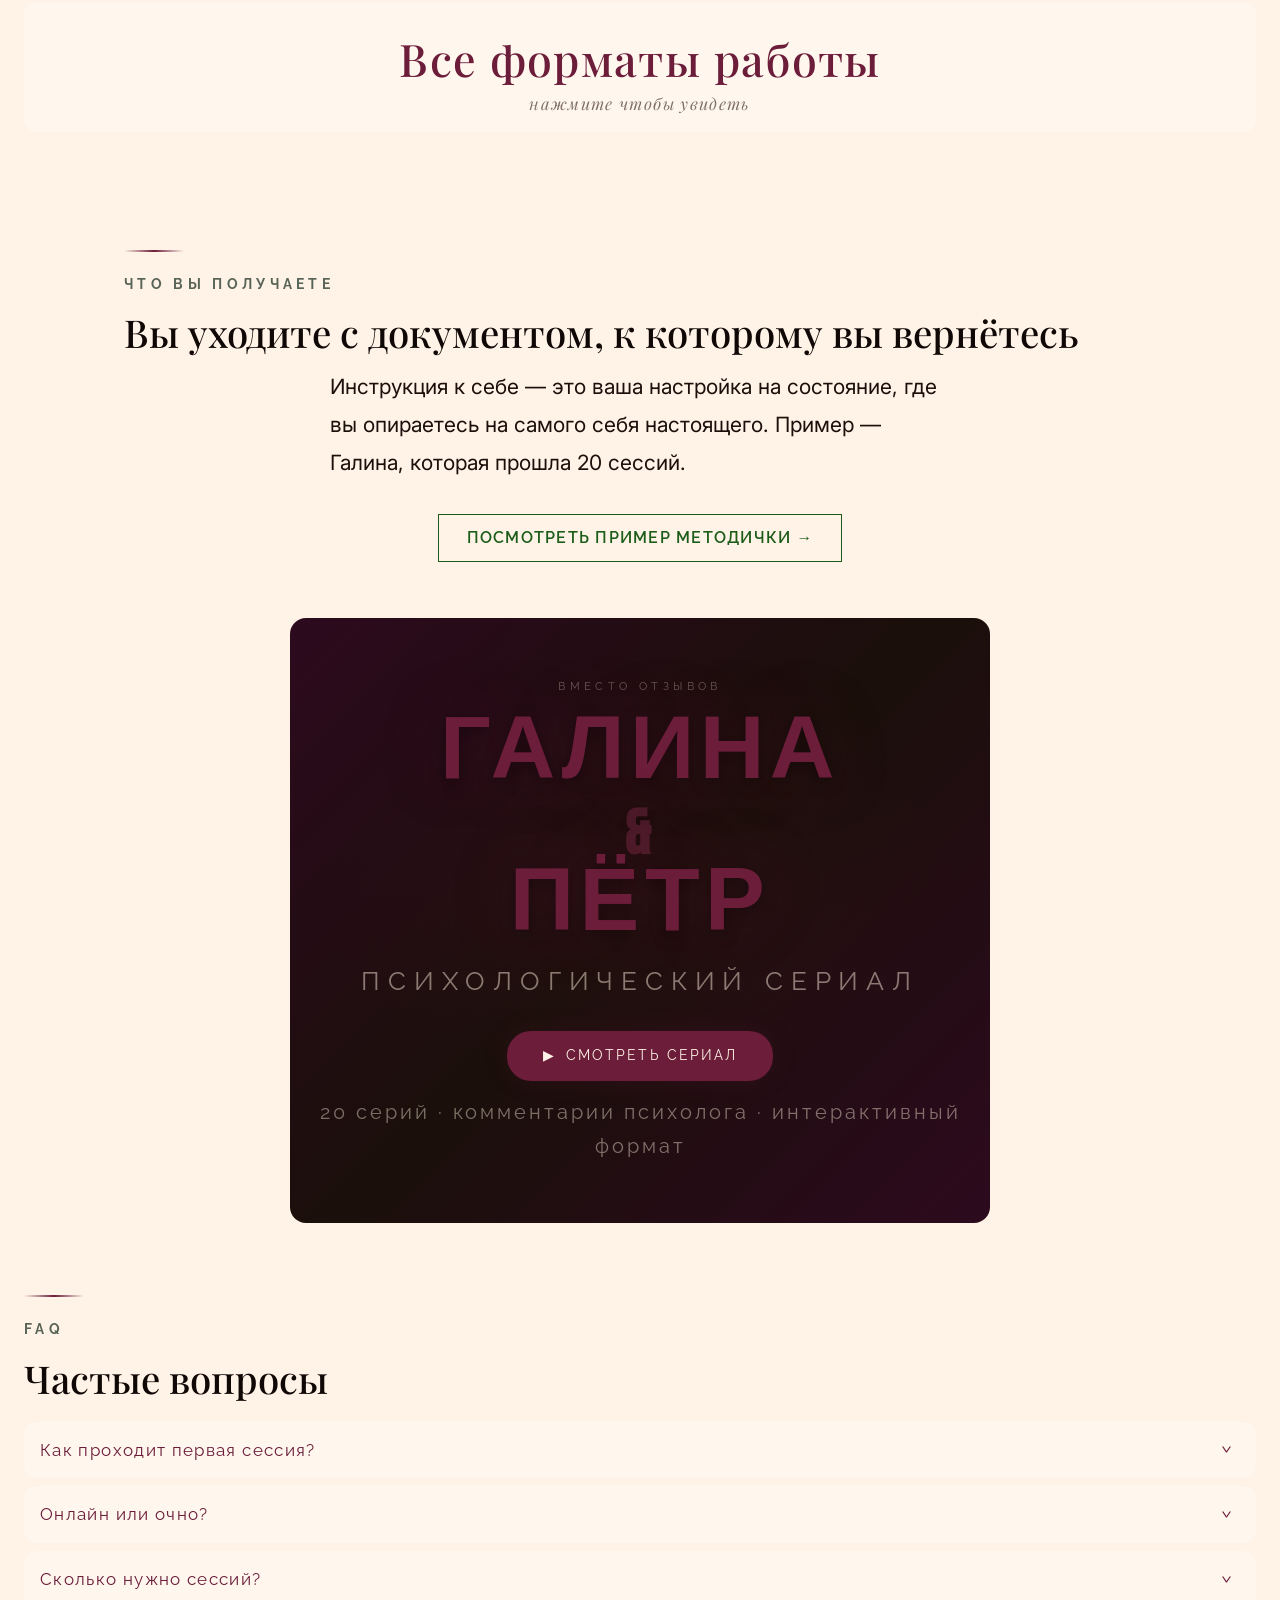
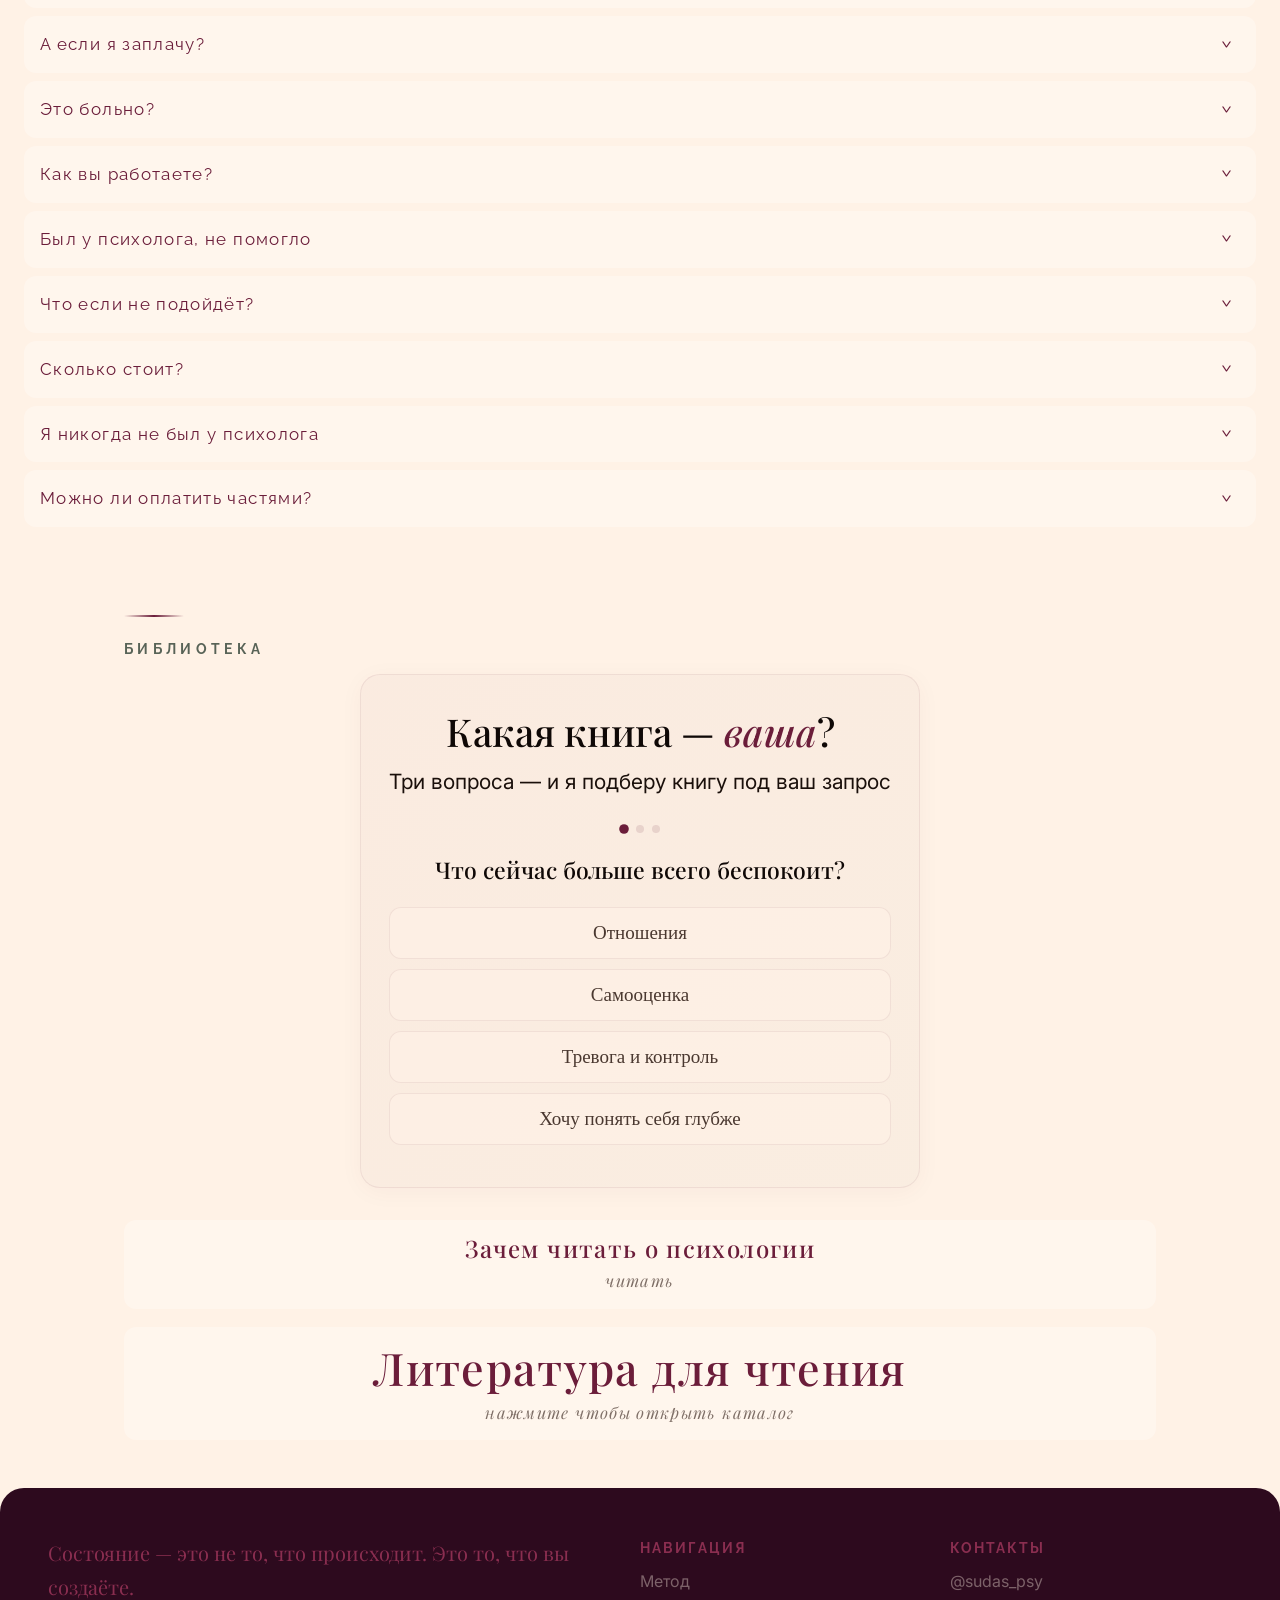
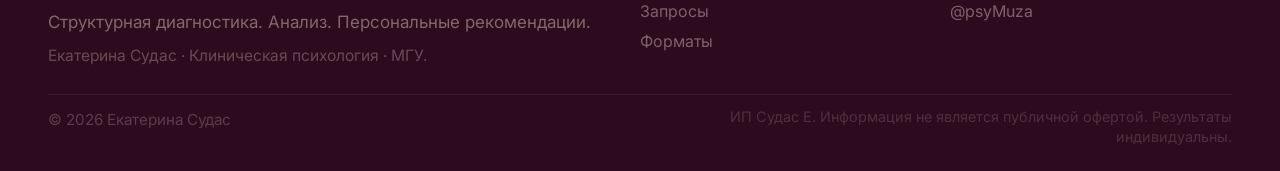
==== commit f7598ba1: "Обновление продуктов: новые тексты, цены, удаление 2 карточек, МГУ (2026) - МГУ → МГУ (2026) во всех" ====
--- a/index.html
+++ b/index.html
@@ -4,7 +4,7 @@
 <meta charset="UTF-8">
 <meta name="viewport" content="width=device-width, initial-scale=1.0">
 <title>Екатерина Судас — Психолог | Состояние — это не то, что происходит. Это то, что вы создаёте.</title>
-<meta name="description" content="Екатерина Судас — практикующий психолог. Клиническая психология, МГУ. Структурная диагностика, анализ, персональные рекомендации.">
+<meta name="description" content="Екатерина Судас — практикующий психолог. Клиническая психология, МГУ (2026). Структурная диагностика, анализ, персональные рекомендации.">
 <meta property="og:title" content="Екатерина Судас — Психолог">
 <meta property="og:description" content="Состояние — это не то, что происходит. Это то, что вы создаёте.. Структурная диагностика. Анализ. Персональные рекомендации.">
 <meta property="og:type" content="website">
@@ -56,7 +56,7 @@
 <div class="geo-shape gs5"></div>
 <div class="geo-shape gs6"></div>
 </div>
-<img src="images/image_1.png" alt="Психолог Екатерина Судас — клиническая психология, МГУ"></div>
+<img src="images/image_1.png" alt="Психолог Екатерина Судас — клиническая психология, МГУ (2026)"></div>
 <div class="hero-text">
 <h1 style="animation:fu .8s .5s both">Екатерина Судас</h1>
 <div class="hsl" style="animation:fu .8s .8s both">Состояние — это не то, что происходит. Это то, что вы создаёте.</div>
@@ -106,7 +106,7 @@
 <div class="sd" style="margin:0 auto 20px"></div>
 <h2 class="sl">Обо мне</h2>
 <div class="st">Образование и подход</div>
-<p class="ss" style="max-width:620px;margin:0 auto 20px">Клиническая психология, МГУ. В работе опираюсь на когнитивно-поведенческую терапию и элементы психодинамики. Использую структурную диагностику и предоставляю письменные рекомендации по итогам работы.</p>
+<p class="ss" style="max-width:620px;margin:0 auto 20px">Клиническая психология, МГУ (2026). В работе опираюсь на когнитивно-поведенческую терапию и элементы психодинамики. Использую структурную диагностику и предоставляю письменные рекомендации по итогам работы.</p>
 <div class="vid-slot" style="max-width:500px;margin:0 auto"><div class="vid-play"></div><div class="vid-label">Смотреть видео обо мне</div></div>
 </div>
 </section>
@@ -178,9 +178,9 @@
 
 <!-- 3 основных продукта -->
 <div class="g3 reveal" style="margin-bottom:28px">
-<div class="prod"><div class="pt" style="color:var(--cr)">Вход</div><div style="font-family:'Raleway',sans-serif;font-size:.68rem;letter-spacing:.1em;text-transform:uppercase;color:var(--tl);margin-bottom:4px">Начните здесь</div><div class="pn">1 сессия</div><div class="pp">10 000 ₽ · 1,5 часа</div><div class="pd">Полтора часа, чтобы увидеть свою ситуацию со стороны. Диагностика, тестирование и устный разбор — вы поймёте, что происходит и с чем это связано.</div><div class="vid-slot"><div class="vid-play"></div><div class="vid-label">Смотреть видео</div></div><a href="https://t.me/sudas_psy" class="hbtn" target="_blank" style="margin-top:14px;display:inline-block;font-size:.82rem;padding:10px 24px">Записаться</a></div>
-<div class="prod" style="border:2px solid var(--cr-l)"><div class="pt" style="color:var(--cr)">Экспресс</div><div style="font-family:'Raleway',sans-serif;font-size:.68rem;letter-spacing:.1em;text-transform:uppercase;color:var(--tl);margin-bottom:4px">Для конкретной ситуации</div><div class="pn">2 сессии</div><div class="pp">20 000 ₽ · 3 часа</div><div class="pd">Фокус на одном конкретном запросе. По итогам — письменный аналитический отчёт: что происходит, почему и что с этим делать.</div><div class="vid-slot"><div class="vid-play"></div><div class="vid-label">Смотреть видео</div></div><a href="https://t.me/sudas_psy" class="hbtn" target="_blank" style="margin-top:14px;display:inline-block;font-size:.82rem;padding:10px 24px">Записаться</a></div>
-<div class="prod"><div class="pt">Маршрут</div><div style="font-family:'Raleway',sans-serif;font-size:.68rem;letter-spacing:.1em;text-transform:uppercase;color:var(--tl);margin-bottom:4px">Для системных изменений</div><div class="pn">20 сессий</div><div class="pp">150 000 ₽ · 5 мес<br><span style="font-size:.72rem;color:var(--tl);font-weight:400">30 000 ₽/мес · 7 500 ₽/сессию</span></div><div class="pd">Пять месяцев системной работы. Еженедельные встречи, письменные отчёты на каждом этапе. Для тех, кто готов к глубоким изменениям.</div><div class="vid-slot"><div class="vid-play"></div><div class="vid-label">Смотреть видео</div></div><a href="https://t.me/sudas_psy" class="hbtn" target="_blank" style="margin-top:14px;display:inline-block;font-size:.82rem;padding:10px 24px">Записаться</a></div>
+<div class="prod"><div class="pt" style="color:var(--cr)">Вход</div><div style="font-family:'Raleway',sans-serif;font-size:.68rem;letter-spacing:.1em;text-transform:uppercase;color:var(--tl);margin-bottom:4px">Для тех, кому нужна ясность сейчас</div><div class="pn">1 сессия</div><div class="pp">10 000 ₽ · 1,5 часа</div><div class="pd">Полноценная работа с конкретной ситуацией — не знакомство.<br><br>Развод, долги, измена, тревога, решение, которое не даётся — у вас есть полтора часа, чтобы увидеть, что на самом деле стоит за проблемой.<br><br>Диагностика. Проживание. Интеграция нового состояния.<br><br>Мы вместе анализируем вашу ситуацию, находим бессознательные механизмы, страхи и сопротивления — и вы выходите с пониманием, что делать дальше. Не с общими рекомендациями — с конкретным направлением.<br><br>Я работаю через тестирование, структурное интервью и глубокий разбор — но за каждым инструментом стоит внимание к тому, что вы чувствуете, а не только к тому, что вы говорите. По итогам вы получите практики, с которыми сможете работать самостоятельно, и — если захотите — литературу, которая продолжит то, что мы начали.<br><br>После сессии я обозначу, над чем стоит работать дальше и примерно сколько времени это может занять — чтобы вы перестали предавать себя. Но решение — всегда за вами.<br><br>Потому что психология начинает работать в тот момент, когда человек перестаёт ждать — волшебника, подходящего времени, других обстоятельств — и из взрослой позиции сам влияет на свою жизнь.<br><br><em>Состояние — это не то, что происходит. Это то, что вы создаёте.</em><br><br>Я создаю условия для этой трансформации. Остальное делаете вы.</div><div class="vid-slot"><div class="vid-play"></div><div class="vid-label">Смотреть видео</div></div><a href="https://t.me/sudas_psy" class="hbtn" target="_blank" style="margin-top:14px;display:inline-block;font-size:.82rem;padding:10px 24px">Записаться</a></div>
+<div class="prod" style="border:2px solid var(--cr-l)"><div class="pt" style="color:var(--cr)">Экспресс</div><div style="font-family:'Raleway',sans-serif;font-size:.68rem;letter-spacing:.1em;text-transform:uppercase;color:var(--tl);margin-bottom:4px">Для тех, кто хочет научиться работать с собой</div><div class="pn">2 сессии</div><div class="pp">20 000 ₽ · 3 часа работы · 2 недели процесса</div><div class="pd">Две сессии — это не «одна сессия, только дважды». Это другой формат работы с первой минуты.<br><br>Три часа вашего времени. Две недели, за которые меняется взгляд на себя.<br><br>Первая сессия — диагностика, проживание, интеграция. Я анализирую, фиксирую и собираю картину: что происходит, какие механизмы запускаются, откуда они.<br><br>Перерыв — неделя. Вы живёте свою жизнь. Бессознательное продолжает работу.<br><br>Вторая сессия — полный цикл, но с другим фокусом. Глубже, точнее, с опорой на то, что поднялось за неделю.<br><br>Перерыв — несколько дней. Я готовлю ваш документ.<br><br>«Инструкция к себе» — персональный аналитический отчёт по вашей ситуации: что включает ваши триггеры, почему это повторяется, где корни. И на каждую тему — отдельная методичка: что с вами происходит, в какие моменты это включается и как это выдержать, не подавляя, а встречаясь с тем, что вы чувствуете.<br><br>Три методички или пять — зависит от того, что мы найдём. Это ваш документ. Не общие рекомендации — а точная карта именно вашей психики.<br><br>Этот формат — для тех, кто не хочет ходить к психологу за ручку. Кто готов взять ответственность за свою жизнь и работать с собой. Вы получаете инструмент — и возвращаетесь к нему столько, сколько нужно. Через месяц. Через полгода. Через год — когда появится новый запрос.<br><br><em>Состояние — это не то, что происходит. Это то, что вы создаёте.</em><br><br>Я создаю условия для этой трансформации. Остальное делаете вы.</div><div class="vid-slot"><div class="vid-play"></div><div class="vid-label">Смотреть видео</div></div><a href="https://t.me/sudas_psy" class="hbtn" target="_blank" style="margin-top:14px;display:inline-block;font-size:.82rem;padding:10px 24px">Записаться</a></div>
+<div class="prod"><div class="pt">Маршрут</div><div style="font-family:'Raleway',sans-serif;font-size:.68rem;letter-spacing:.1em;text-transform:uppercase;color:var(--tl);margin-bottom:4px">Пять месяцев исследования</div><div class="pn">Встреча с собой · 20 сессий</div><div class="pp">150 000 ₽ · 5 месяцев<br><span style="font-size:.72rem;color:var(--tl);font-weight:400">30 000 ₽/мес · 7 500 ₽/сессия</span></div><div class="pd">Это не про то, чтобы стать другим человеком. Это про то, чтобы найти себя настоящего — под слоями того, кем вы привыкли быть.<br><br>Где вы начали уменьшать себя. Где научились быть удобным. Где стали предавать то, что чувствуете — ради того, чтобы всё выглядело нормально. Мы это исследуем. Не чтобы исправить — а чтобы вы наконец встретились с тем, кто вы есть.<br><br>Раз в неделю. Пять месяцев. Каждая сессия — полный цикл: диагностика, проживание, интеграция нового состояния. Но маршрут у каждого свой — не шаблон, не программа, а живой процесс, который идёт за вами.<br><br>По ходу работы вы получаете аналитические отчёты, методички, инструкции — когда они нужны именно вам. Не по расписанию — а в тот момент, когда они попадут точно.<br><br>Этот путь не всегда лёгкий. Будут сессии, после которых станет тяжелее прежде чем станет легче. Это нормально — так работает встреча с тем, что долго было спрятано. Но на выходе — вы понимаете себя. Вы видите свои механизмы. И вы можете управлять своим состоянием — не из контроля, а из контакта с собой.<br><br><em>Состояние — это не то, что происходит. Это то, что вы создаёте.</em><br><br>Я создаю условия для этой трансформации. Остальное делаете вы.</div><div class="vid-slot"><div class="vid-play"></div><div class="vid-label">Смотреть видео</div></div><a href="https://t.me/sudas_psy" class="hbtn" target="_blank" style="margin-top:14px;display:inline-block;font-size:.82rem;padding:10px 24px">Записаться</a></div>
 </div>
 
 <!-- Остальные продукты под кнопкой -->
@@ -191,12 +191,10 @@
 </summary>
 <div class="eb" style="border:none;padding:24px 0 0">
 <div class="g2 reveal">
-<div class="prod"><div class="pt">Первый шаг</div><div class="pn">Курс «Сепарация»</div><div class="pp">20 000 ₽</div><div class="pd">4 лекции и 5 практик. Исследование родительских моделей и их влияния на текущую жизнь.</div><div class="vid-slot"><div class="vid-play"></div><div class="vid-label">Смотреть видео</div></div></div>
-<div class="prod"><div class="pt">Интенсив</div><div class="pn">Индивидуальная работа</div><div class="pp">130 000 ₽ · 14 дней</div><div class="pd">Фокус на одном запросе — отношения, карьера, финансовое поведение.</div><div class="vid-slot"><div class="vid-play"></div><div class="vid-label">Смотреть видео</div></div></div>
-<div class="prod"><div class="pt">Углублённая работа</div><div class="pn">Индивидуальная программа</div><div class="pp">200 000 ₽ · 30 дней</div><div class="pd">9 сессий по 2 часа. Глубокая проработка запроса.</div><div class="vid-slot"><div class="vid-play"></div><div class="vid-label">Смотреть видео</div></div></div>
-<div class="prod"><div class="pt">Тематический курс</div><div class="pn">Работа с травмой отвержения</div><div class="pp">120 000 ₽ · 14 дней</div><div class="pd">8 часов индивидуальной работы + ежедневная аудиопрактика.</div><div class="vid-slot"><div class="vid-play"></div><div class="vid-label">Смотреть видео</div></div></div>
-<div class="prod pf"><div class="pt">Полный цикл</div><div class="pn"><em>Комплексная программа</em></div><div class="pp">500 000 ₽ · 7 месяцев</div><div class="pd">Комплексная индивидуальная программа на 7 месяцев: регулярные сессии, письменная аналитика, аудиопрактики между встречами.</div><div class="vid-slot"><div class="vid-play"></div><div class="vid-label">Смотреть видео</div></div></div>
-<div class="prod pf"><div class="pt">Индивидуально</div><div class="pn">Годовое сопровождение</div><div class="pp">1,5 года · лично</div><div class="pd">Один-два клиента. <span style="color:var(--cr)">По предварительной договорённости.</span></div><div class="vid-slot"><div class="vid-play"></div><div class="vid-label">Смотреть видео</div></div></div>
+<div class="prod"><div class="pt">Первый шаг</div><div style="font-family:'Raleway',sans-serif;font-size:.68rem;letter-spacing:.1em;text-transform:uppercase;color:var(--tl);margin-bottom:4px">Когда всё понимаете — но ничего не меняется</div><div class="pn">Курс «Сепарация»</div><div class="pp">7 000 ₽ · доступ 1 месяц</div><div class="pd">Бывает так: вы хотите жить иначе — но не можете начать. Или даже не понимаете, чего хотите — только чувствуете, что живёте не свою жизнь.<br><br>Мечта есть — а действий нет. Планы есть — а энергии на них нет. Вы знаете, что «надо что-то менять», но каждый раз остаётесь на месте. Как будто что-то внутри не пускает.<br><br>Это не лень. Не слабость. Не «просто возьми и сделай». Это — детская позиция, которую вы забрали во взрослую жизнь. Решения, которые вы приняли когда-то давно, чтобы выжить в своей семье, — и которые до сих пор управляют вами. Вы их не видите. Но они определяют, как вы выбираете партнёров, как обращаетесь с деньгами, как реагируете на конфликты и почему раз за разом оказываетесь в одних и тех же ситуациях.<br><br>Этот курс — исследование. Не чтобы обвинить родителей. А чтобы наконец увидеть, где заканчиваются их сценарии — и начинаетесь вы.<br><br>4 аудиолекции: что такое сепарация и почему она не произошла, как формируется привязанность и что происходит, когда она нарушена, какие детские позиции вы несёте во взрослую жизнь, как работают законы родовой системы и почему сценарии повторяются.<br><br>5 аудиопрактик: от работы с самосаботажем — через принятие мамы и исследование рода — к выбору собственного сценария жизни.<br><br>Рабочая тетрадь с заданиями — чтобы не просто слушать, а проживать и фиксировать.<br><br>Курс не заменяет индивидуальную работу. Но он даёт то, без чего она невозможна: понимание, почему вы застряли — и где именно начинается ваш собственный путь.<br><br><em>Состояние — это не то, что происходит. Это то, что вы создаёте.</em></div><div class="vid-slot"><div class="vid-play"></div><div class="vid-label">Смотреть видео</div></div></div>
+<div class="prod"><div class="pt">Травма отверженного. Страх отказа</div><div style="font-family:'Raleway',sans-serif;font-size:.68rem;letter-spacing:.1em;text-transform:uppercase;color:var(--tl);margin-bottom:4px">Когда чужое мнение стало вашей правдой о себе</div><div class="pn">14 дней</div><div class="pp">70 000 ₽ · 14 дней · 3 индивидуальные сессии + ежедневное сопровождение</div><div class="pd">Вам отказали — и вы решили, что с вами что-то не так. Не тогда, когда вы это осознали. Гораздо раньше. Это решение было принято в детстве — бессознательно, на основе того, как вели себя родители. И с тех пор вы живёте так, будто это правда.<br><br>Доказываете. Заслуживаете. Терпите. Соглашаетесь на то, что вам не подходит — лишь бы не услышать «нет». А когда всё-таки слышите — внутри обрушивается не просто разочарование, а что-то древнее: «я недостаточно хорош, чтобы меня выбрали».<br><br>Это не характер. Это травма — и она имеет конкретный механизм. Мы его находим и разбираем.<br><br>14 дней структурной работы. Три индивидуальные сессии по полтора часа — в начале, в середине и в завершение. Между ними — ежедневная аудиопрактика, ваши отчёты и моя обратная связь каждый день. На основе того, что поднимается у вас, я подбираю персональные методички и практики.<br><br>Мы работаем глубоко: с фигурами родителей, с внутренним ребёнком — вашим и их. С ситуациями, где вы сделали вывод о себе на основе чужого отказа. Хотя отказ — это всегда про того, кто отказывает. Не про вас.<br><br>На выходе: чужое мнение становится просто мнением. «Спасибо, у меня есть своё». Отказали — «ок, иду в следующую дверь». Не потому что вам стало всё равно. А потому что ваше мнение о себе — наконец у вас, а не в чужих руках.<br><br><em>Состояние — это не то, что происходит. Это то, что вы создаёте.</em><br><br>Я создаю условия для этой трансформации. Остальное делаете вы.</div><div class="vid-slot"><div class="vid-play"></div><div class="vid-label">Смотреть видео</div></div></div>
+<div class="prod"><div class="pt">Индивидуальная настройка</div><div style="font-family:'Raleway',sans-serif;font-size:.68rem;letter-spacing:.1em;text-transform:uppercase;color:var(--tl);margin-bottom:4px">14 дней</div><div class="pn">14 дней</div><div class="pp">120 000 ₽ · 14 дней · 3 индивидуальные сессии + ежедневное сопровождение</div><div class="pd">У вас есть цель. Вы знаете, чего хотите — выйти замуж, заработать миллион, сменить профессию, начать жить иначе. Но между «хочу» и «делаю» — стена. Не лень. Не обстоятельства. Что-то внутри, что вы не можете назвать, но чувствуете каждый раз, когда пытаетесь сдвинуться.<br><br>Это ограничения, которые стали частью вас — на основе ситуаций, где вас отвергали, унижали, обесценивали. Они сформировались давно. И теперь они решают за вас — тихо, незаметно, каждый день.<br><br>Мы находим их. Проживаем. И формируем новое состояние — то, в котором ваша цель перестаёт быть мечтой и становится направлением движения.<br><br>Как это работает: первая сессия — полтора часа. Мы определяем, чего вы на самом деле хотите, и что именно мешает. После этого я создаю для вас персональную аудионастройку — вашими словами, под вашу ситуацию, моим голосом. Это не шаблон. Это ваш инструмент.<br><br>14 дней вы делаете её каждый день. Отправляете отчёт — я анализирую бессознательные конфликты и страхи, которые поднимаются, и даю задания и практики. Сессия в середине. Сессия в завершение — индивидуально, когда нужно именно вам.<br><br>А потом настройка остаётся с вами. Навсегда. Через месяц, через год, через пять лет — в любой момент, когда вам нужно вернуться в это состояние, вы включаете её и проживаете снова. Это не 14 дней работы. Это инструмент на всю жизнь.<br><br><em>Состояние — это не то, что происходит. Это то, что вы создаёте.</em><br><br>Я создаю условия для этой трансформации. Остальное делаете вы.</div><div class="vid-slot"><div class="vid-play"></div><div class="vid-label">Смотреть видео</div></div></div>
+<div class="prod"><div class="pt">Трансформация личности</div><div style="font-family:'Raleway',sans-serif;font-size:.68rem;letter-spacing:.1em;text-transform:uppercase;color:var(--tl);margin-bottom:4px">30 дней</div><div class="pn">30 дней</div><div class="pp">150 000 ₽ · 30 дней · ежедневная индивидуальная работа</div><div class="pd">Это самая интенсивная программа. 30 дней. Каждый день. Для тех, кто готов перестать откладывать встречу с собой.<br><br>Если вы долго чего-то хотите и не реализуете — значит, либо цель не ваша, либо есть внутренняя причина, по которой вам выгодно оставаться на месте. Не потому что вы слабый человек — а потому что психика защищает вас от чего-то, что когда-то было невыносимым. Мы это находим.<br><br>Три этапа по 10 дней.<br><br>Первый — знакомство с собой. Диагностика, тестирование, раскрытие того, что скрыто. Мы исследуем бессознательное: тени, внутренние конфликтующие части, сопротивления, которые просыпаются каждый раз, когда вы пытаетесь что-то изменить. Определяем ваш психотип. Вы получаете «Инструкцию к себе» — полный аналитический документ, методички, дневники. Это этап, где вы перестаёте прятаться от себя.<br><br>Второй — проживание. Разрешение себе быть тем, кто вы есть. Мы перепроживаем ситуации прошлого — потому что через проживание того, что было подавлено, высвобождается энергия, которая была заперта в защитах. Работа с телесными реакциями и дыханием. Это этап, на котором вы начинаете лучше спать, легче дышать, спокойнее смотреть на свою жизнь. Повторное тестирование — вы видите свою динамику. Работа с внутренним критиком, самооценкой, границами.<br><br>Третий — реализация. Ваш запрос, ваша цель, ваш маршрут. Определяем путь к вашей цели и что конкретно мешает на каждом шаге. Работа со страхами. Персональная инструкция — из какого состояния вы приходите к тому, что хотите, и что делаете каждый день.<br><br>Вы не станете другим человеком. Вы встретитесь с тем, кем всегда были — но не позволяли себе быть.<br><br><em>Состояние — это не то, что происходит. Это то, что вы создаёте.</em><br><br>Я создаю условия для этой трансформации. Остальное делаете вы.</div><div class="vid-slot"><div class="vid-play"></div><div class="vid-label">Смотреть видео</div></div></div>
 </div>
 </div>
 </details>
--- a/css/style.css
+++ b/css/style.css
@@ -243,7 +243,7 @@
 .artt{font-family:'Playfair Display',serif;font-size:.92rem;font-weight:600;color:var(--td);margin-bottom:4px}
 .arte{font-size:.8rem;color:var(--tm);line-height:1.5;margin-bottom:7px}
 /* FOOTER */
-footer{background:linear-gradient(180deg,#1a2a18,var(--mul));padding:48px 24px 24px;position:relative;z-index:1;border-radius:24px 24px 0 0}
+footer{background:var(--mul);padding:48px 24px 24px;position:relative;z-index:1;border-radius:24px 24px 0 0}
 .fg{display:grid;grid-template-columns:2fr 1fr 1fr;gap:28px}
 .fbn{font-family:'Playfair Display',serif;font-size:1rem;color:var(--cr-l);margin-bottom:4px}
 .ftg{font-size:.85rem;color:rgba(255,242,230,.4);margin-bottom:7px}
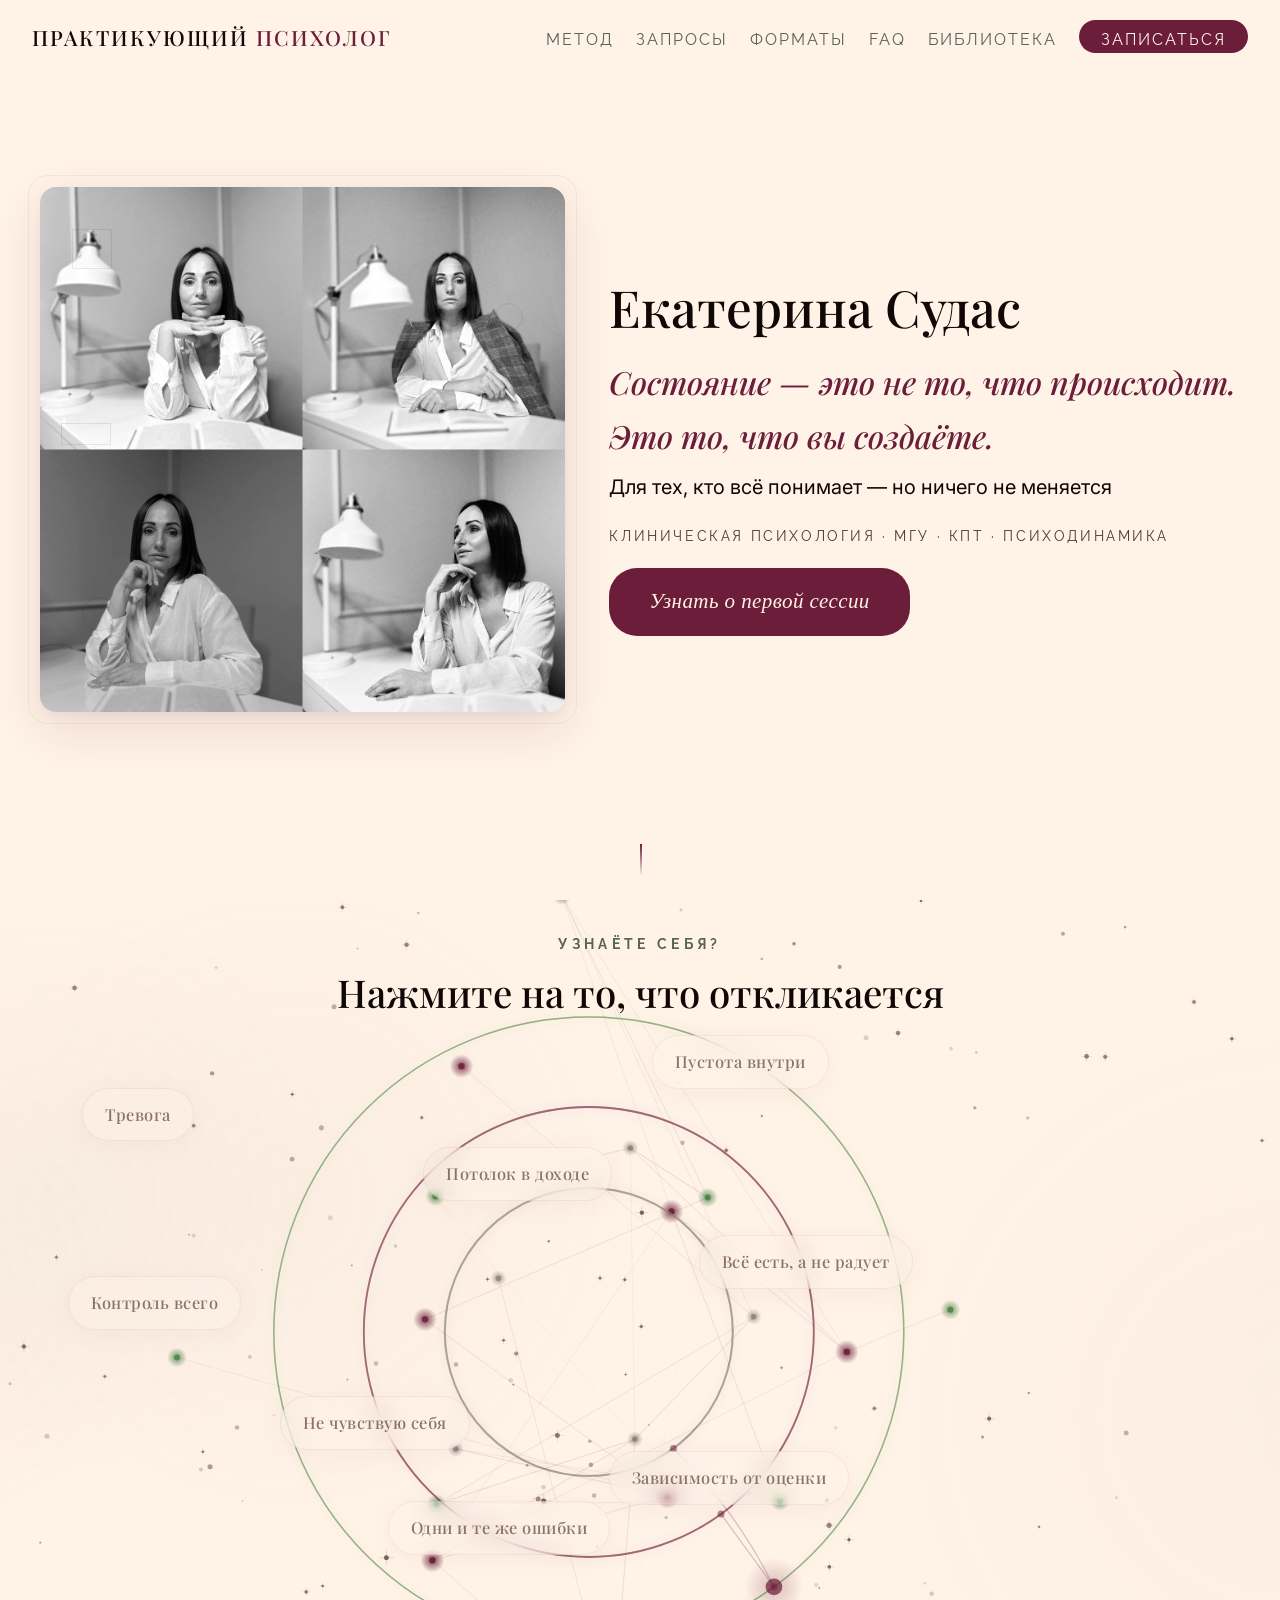
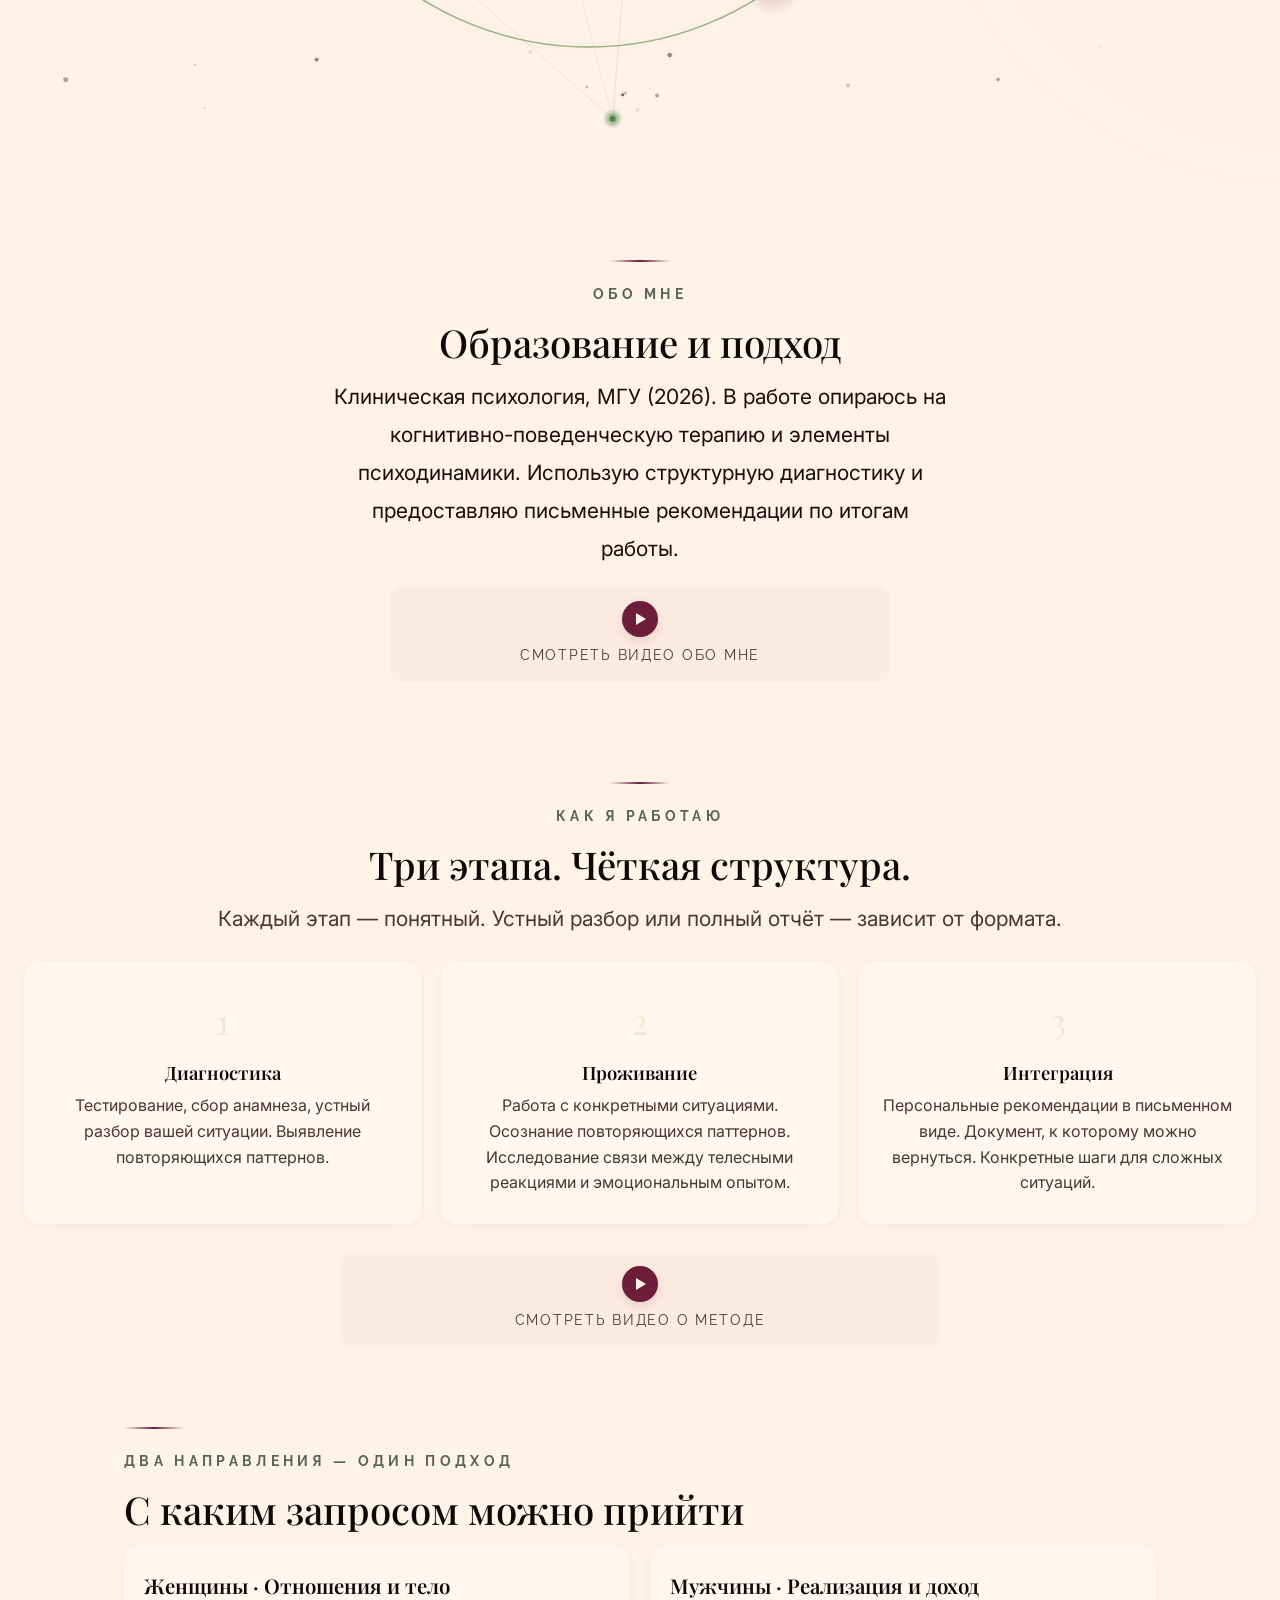
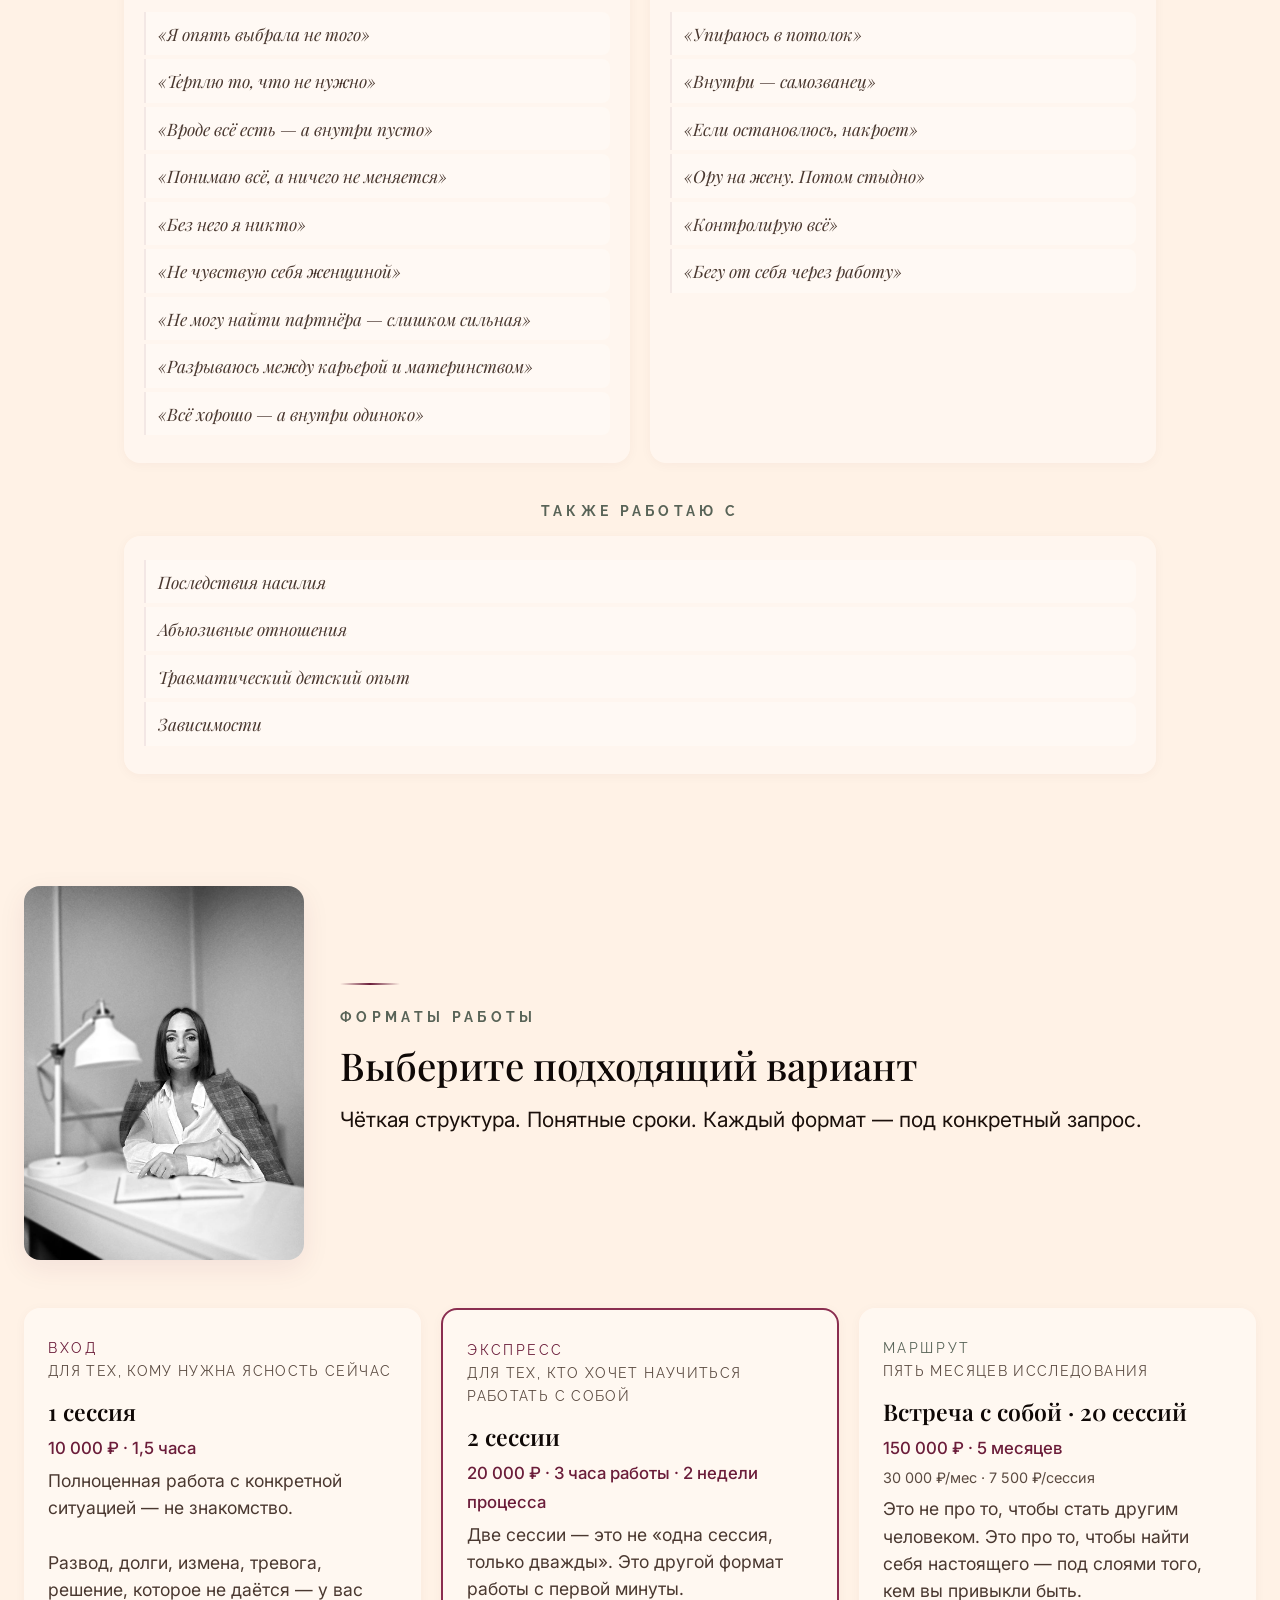
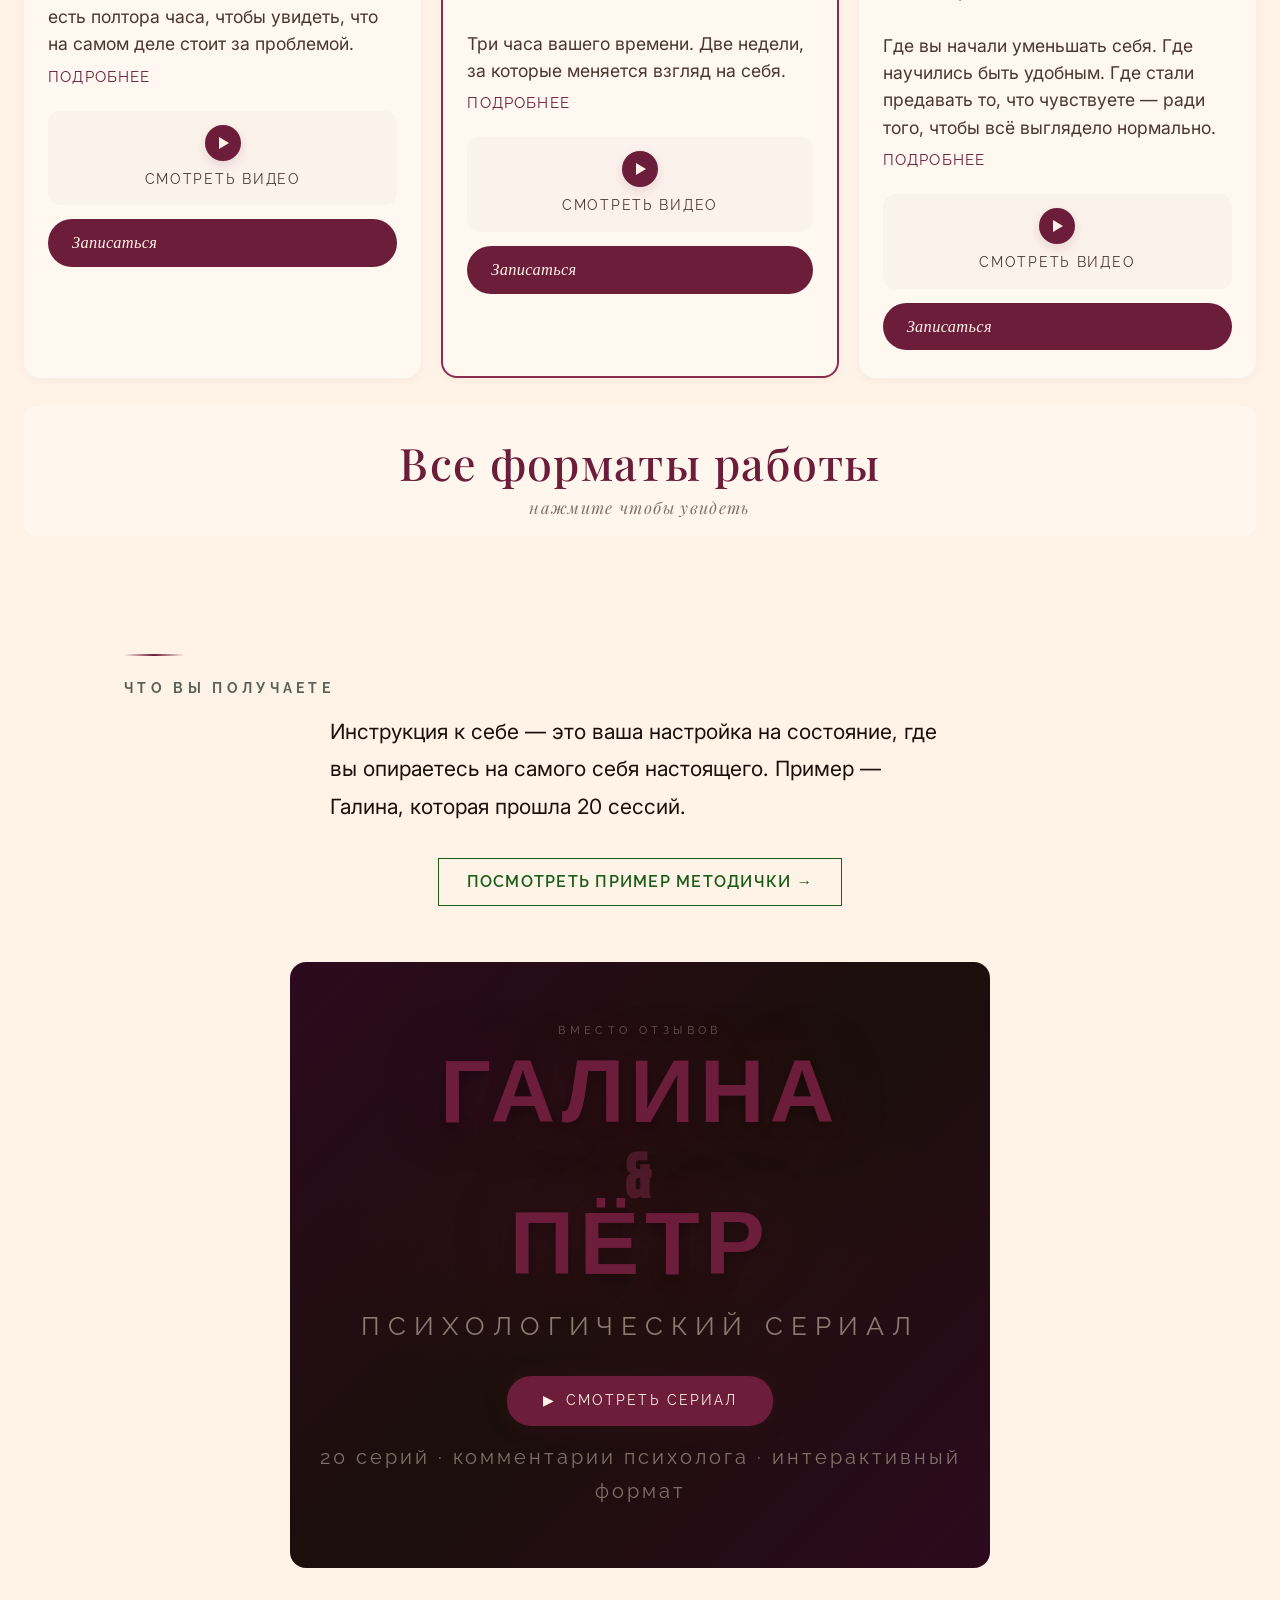
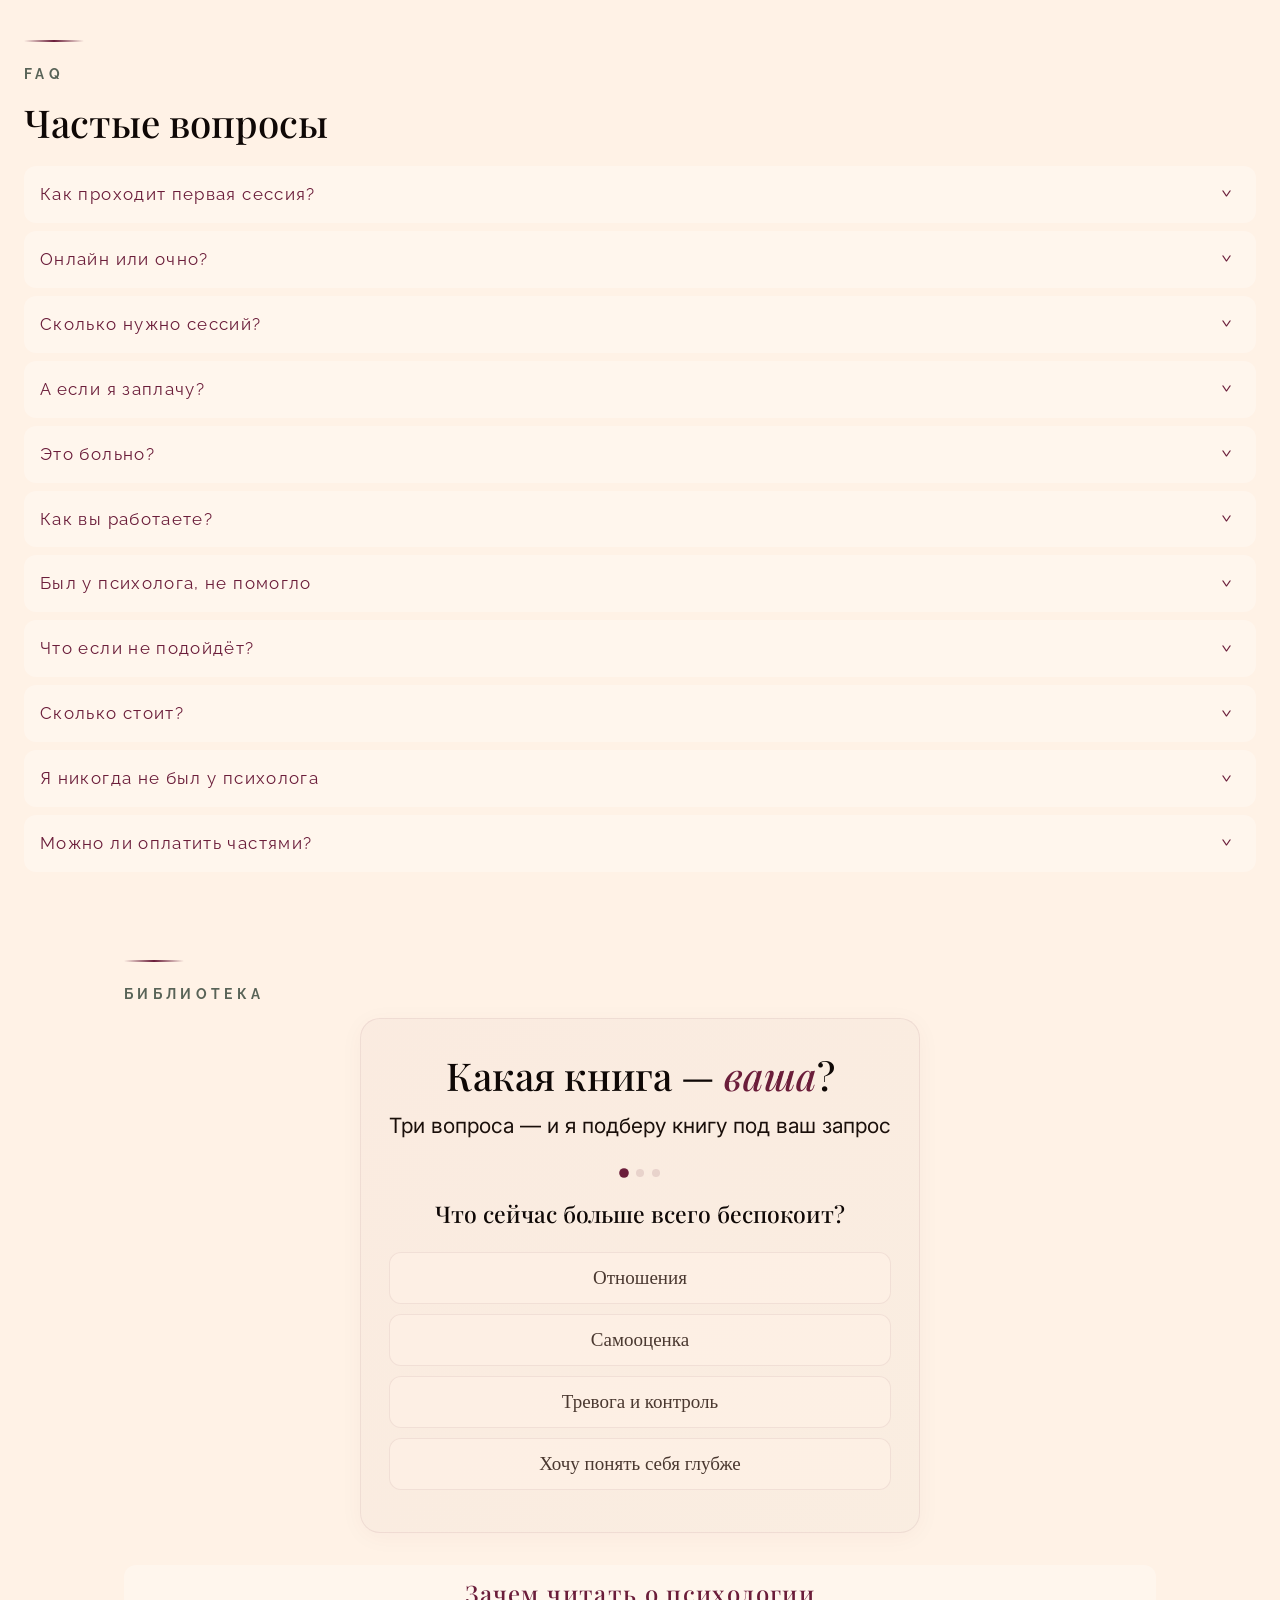
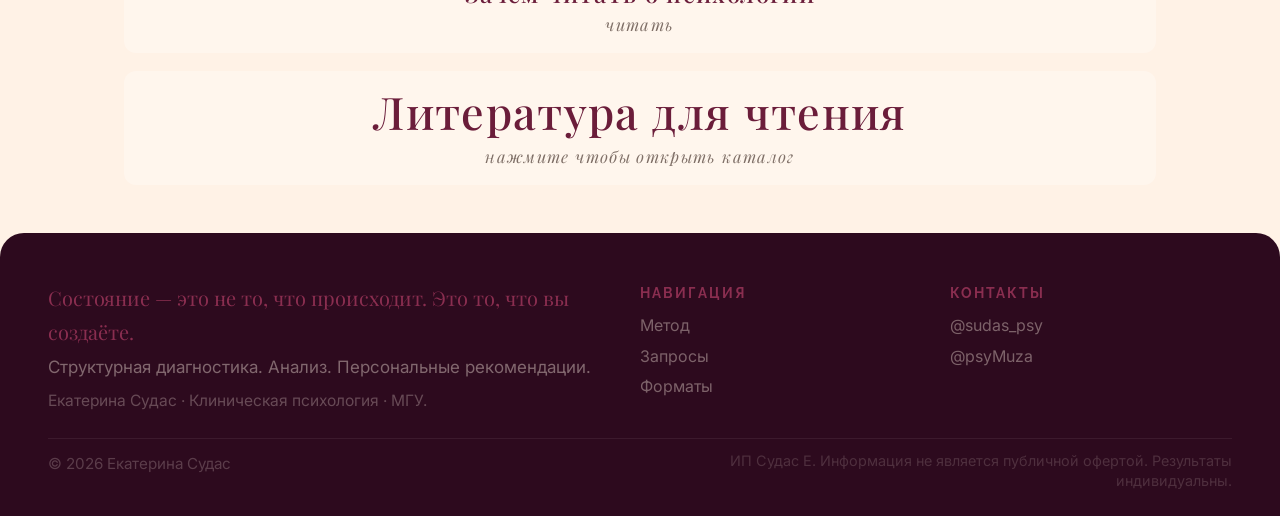
==== commit bbe7d247: "Кнопка «Подробнее» на карточках продуктов + убран подзаголовок «Что вы получаете» - Каждая карточка " ====
--- a/index.html
+++ b/index.html
@@ -178,9 +178,9 @@
 
 <!-- 3 основных продукта -->
 <div class="g3 reveal" style="margin-bottom:28px">
-<div class="prod"><div class="pt" style="color:var(--cr)">Вход</div><div style="font-family:'Raleway',sans-serif;font-size:.68rem;letter-spacing:.1em;text-transform:uppercase;color:var(--tl);margin-bottom:4px">Для тех, кому нужна ясность сейчас</div><div class="pn">1 сессия</div><div class="pp">10 000 ₽ · 1,5 часа</div><div class="pd">Полноценная работа с конкретной ситуацией — не знакомство.<br><br>Развод, долги, измена, тревога, решение, которое не даётся — у вас есть полтора часа, чтобы увидеть, что на самом деле стоит за проблемой.<br><br>Диагностика. Проживание. Интеграция нового состояния.<br><br>Мы вместе анализируем вашу ситуацию, находим бессознательные механизмы, страхи и сопротивления — и вы выходите с пониманием, что делать дальше. Не с общими рекомендациями — с конкретным направлением.<br><br>Я работаю через тестирование, структурное интервью и глубокий разбор — но за каждым инструментом стоит внимание к тому, что вы чувствуете, а не только к тому, что вы говорите. По итогам вы получите практики, с которыми сможете работать самостоятельно, и — если захотите — литературу, которая продолжит то, что мы начали.<br><br>После сессии я обозначу, над чем стоит работать дальше и примерно сколько времени это может занять — чтобы вы перестали предавать себя. Но решение — всегда за вами.<br><br>Потому что психология начинает работать в тот момент, когда человек перестаёт ждать — волшебника, подходящего времени, других обстоятельств — и из взрослой позиции сам влияет на свою жизнь.<br><br><em>Состояние — это не то, что происходит. Это то, что вы создаёте.</em><br><br>Я создаю условия для этой трансформации. Остальное делаете вы.</div><div class="vid-slot"><div class="vid-play"></div><div class="vid-label">Смотреть видео</div></div><a href="https://t.me/sudas_psy" class="hbtn" target="_blank" style="margin-top:14px;display:inline-block;font-size:.82rem;padding:10px 24px">Записаться</a></div>
-<div class="prod" style="border:2px solid var(--cr-l)"><div class="pt" style="color:var(--cr)">Экспресс</div><div style="font-family:'Raleway',sans-serif;font-size:.68rem;letter-spacing:.1em;text-transform:uppercase;color:var(--tl);margin-bottom:4px">Для тех, кто хочет научиться работать с собой</div><div class="pn">2 сессии</div><div class="pp">20 000 ₽ · 3 часа работы · 2 недели процесса</div><div class="pd">Две сессии — это не «одна сессия, только дважды». Это другой формат работы с первой минуты.<br><br>Три часа вашего времени. Две недели, за которые меняется взгляд на себя.<br><br>Первая сессия — диагностика, проживание, интеграция. Я анализирую, фиксирую и собираю картину: что происходит, какие механизмы запускаются, откуда они.<br><br>Перерыв — неделя. Вы живёте свою жизнь. Бессознательное продолжает работу.<br><br>Вторая сессия — полный цикл, но с другим фокусом. Глубже, точнее, с опорой на то, что поднялось за неделю.<br><br>Перерыв — несколько дней. Я готовлю ваш документ.<br><br>«Инструкция к себе» — персональный аналитический отчёт по вашей ситуации: что включает ваши триггеры, почему это повторяется, где корни. И на каждую тему — отдельная методичка: что с вами происходит, в какие моменты это включается и как это выдержать, не подавляя, а встречаясь с тем, что вы чувствуете.<br><br>Три методички или пять — зависит от того, что мы найдём. Это ваш документ. Не общие рекомендации — а точная карта именно вашей психики.<br><br>Этот формат — для тех, кто не хочет ходить к психологу за ручку. Кто готов взять ответственность за свою жизнь и работать с собой. Вы получаете инструмент — и возвращаетесь к нему столько, сколько нужно. Через месяц. Через полгода. Через год — когда появится новый запрос.<br><br><em>Состояние — это не то, что происходит. Это то, что вы создаёте.</em><br><br>Я создаю условия для этой трансформации. Остальное делаете вы.</div><div class="vid-slot"><div class="vid-play"></div><div class="vid-label">Смотреть видео</div></div><a href="https://t.me/sudas_psy" class="hbtn" target="_blank" style="margin-top:14px;display:inline-block;font-size:.82rem;padding:10px 24px">Записаться</a></div>
-<div class="prod"><div class="pt">Маршрут</div><div style="font-family:'Raleway',sans-serif;font-size:.68rem;letter-spacing:.1em;text-transform:uppercase;color:var(--tl);margin-bottom:4px">Пять месяцев исследования</div><div class="pn">Встреча с собой · 20 сессий</div><div class="pp">150 000 ₽ · 5 месяцев<br><span style="font-size:.72rem;color:var(--tl);font-weight:400">30 000 ₽/мес · 7 500 ₽/сессия</span></div><div class="pd">Это не про то, чтобы стать другим человеком. Это про то, чтобы найти себя настоящего — под слоями того, кем вы привыкли быть.<br><br>Где вы начали уменьшать себя. Где научились быть удобным. Где стали предавать то, что чувствуете — ради того, чтобы всё выглядело нормально. Мы это исследуем. Не чтобы исправить — а чтобы вы наконец встретились с тем, кто вы есть.<br><br>Раз в неделю. Пять месяцев. Каждая сессия — полный цикл: диагностика, проживание, интеграция нового состояния. Но маршрут у каждого свой — не шаблон, не программа, а живой процесс, который идёт за вами.<br><br>По ходу работы вы получаете аналитические отчёты, методички, инструкции — когда они нужны именно вам. Не по расписанию — а в тот момент, когда они попадут точно.<br><br>Этот путь не всегда лёгкий. Будут сессии, после которых станет тяжелее прежде чем станет легче. Это нормально — так работает встреча с тем, что долго было спрятано. Но на выходе — вы понимаете себя. Вы видите свои механизмы. И вы можете управлять своим состоянием — не из контроля, а из контакта с собой.<br><br><em>Состояние — это не то, что происходит. Это то, что вы создаёте.</em><br><br>Я создаю условия для этой трансформации. Остальное делаете вы.</div><div class="vid-slot"><div class="vid-play"></div><div class="vid-label">Смотреть видео</div></div><a href="https://t.me/sudas_psy" class="hbtn" target="_blank" style="margin-top:14px;display:inline-block;font-size:.82rem;padding:10px 24px">Записаться</a></div>
+<div class="prod"><div class="pt" style="color:var(--cr)">Вход</div><div style="font-family:'Raleway',sans-serif;font-size:.68rem;letter-spacing:.1em;text-transform:uppercase;color:var(--tl);margin-bottom:4px">Для тех, кому нужна ясность сейчас</div><div class="pn">1 сессия</div><div class="pp">10 000 ₽ · 1,5 часа</div><div class="pd">Полноценная работа с конкретной ситуацией — не знакомство.<br><br>Развод, долги, измена, тревога, решение, которое не даётся — у вас есть полтора часа, чтобы увидеть, что на самом деле стоит за проблемой.<div class="pd-more">Диагностика. Проживание. Интеграция нового состояния.<br><br>Мы вместе анализируем вашу ситуацию, находим бессознательные механизмы, страхи и сопротивления — и вы выходите с пониманием, что делать дальше. Не с общими рекомендациями — с конкретным направлением.<br><br>Я работаю через тестирование, структурное интервью и глубокий разбор — но за каждым инструментом стоит внимание к тому, что вы чувствуете, а не только к тому, что вы говорите. По итогам вы получите практики, с которыми сможете работать самостоятельно, и — если захотите — литературу, которая продолжит то, что мы начали.<br><br>После сессии я обозначу, над чем стоит работать дальше и примерно сколько времени это может занять — чтобы вы перестали предавать себя. Но решение — всегда за вами.<br><br>Потому что психология начинает работать в тот момент, когда человек перестаёт ждать — волшебника, подходящего времени, других обстоятельств — и из взрослой позиции сам влияет на свою жизнь.<br><br><em>Состояние — это не то, что происходит. Это то, что вы создаёте.</em><br><br>Я создаю условия для этой трансформации. Остальное делаете вы.</div><button class="pd-toggle" onclick="this.previousElementSibling.classList.toggle('open');this.textContent=this.previousElementSibling.classList.contains('open')?'Свернуть':'Подробнее'">Подробнее</button></div><div class="vid-slot"><div class="vid-play"></div><div class="vid-label">Смотреть видео</div></div><a href="https://t.me/sudas_psy" class="hbtn" target="_blank" style="margin-top:14px;display:inline-block;font-size:.82rem;padding:10px 24px">Записаться</a></div>
+<div class="prod" style="border:2px solid var(--cr-l)"><div class="pt" style="color:var(--cr)">Экспресс</div><div style="font-family:'Raleway',sans-serif;font-size:.68rem;letter-spacing:.1em;text-transform:uppercase;color:var(--tl);margin-bottom:4px">Для тех, кто хочет научиться работать с собой</div><div class="pn">2 сессии</div><div class="pp">20 000 ₽ · 3 часа работы · 2 недели процесса</div><div class="pd">Две сессии — это не «одна сессия, только дважды». Это другой формат работы с первой минуты.<br><br>Три часа вашего времени. Две недели, за которые меняется взгляд на себя.<div class="pd-more">Первая сессия — диагностика, проживание, интеграция. Я анализирую, фиксирую и собираю картину: что происходит, какие механизмы запускаются, откуда они.<br><br>Перерыв — неделя. Вы живёте свою жизнь. Бессознательное продолжает работу.<br><br>Вторая сессия — полный цикл, но с другим фокусом. Глубже, точнее, с опорой на то, что поднялось за неделю.<br><br>Перерыв — несколько дней. Я готовлю ваш документ.<br><br>«Инструкция к себе» — персональный аналитический отчёт по вашей ситуации: что включает ваши триггеры, почему это повторяется, где корни. И на каждую тему — отдельная методичка: что с вами происходит, в какие моменты это включается и как это выдержать, не подавляя, а встречаясь с тем, что вы чувствуете.<br><br>Три методички или пять — зависит от того, что мы найдём. Это ваш документ. Не общие рекомендации — а точная карта именно вашей психики.<br><br>Этот формат — для тех, кто не хочет ходить к психологу за ручку. Кто готов взять ответственность за свою жизнь и работать с собой. Вы получаете инструмент — и возвращаетесь к нему столько, сколько нужно. Через месяц. Через полгода. Через год — когда появится новый запрос.<br><br><em>Состояние — это не то, что происходит. Это то, что вы создаёте.</em><br><br>Я создаю условия для этой трансформации. Остальное делаете вы.</div><button class="pd-toggle" onclick="this.previousElementSibling.classList.toggle('open');this.textContent=this.previousElementSibling.classList.contains('open')?'Свернуть':'Подробнее'">Подробнее</button></div><div class="vid-slot"><div class="vid-play"></div><div class="vid-label">Смотреть видео</div></div><a href="https://t.me/sudas_psy" class="hbtn" target="_blank" style="margin-top:14px;display:inline-block;font-size:.82rem;padding:10px 24px">Записаться</a></div>
+<div class="prod"><div class="pt">Маршрут</div><div style="font-family:'Raleway',sans-serif;font-size:.68rem;letter-spacing:.1em;text-transform:uppercase;color:var(--tl);margin-bottom:4px">Пять месяцев исследования</div><div class="pn">Встреча с собой · 20 сессий</div><div class="pp">150 000 ₽ · 5 месяцев<br><span style="font-size:.72rem;color:var(--tl);font-weight:400">30 000 ₽/мес · 7 500 ₽/сессия</span></div><div class="pd">Это не про то, чтобы стать другим человеком. Это про то, чтобы найти себя настоящего — под слоями того, кем вы привыкли быть.<br><br>Где вы начали уменьшать себя. Где научились быть удобным. Где стали предавать то, что чувствуете — ради того, чтобы всё выглядело нормально.<div class="pd-more">Мы это исследуем. Не чтобы исправить — а чтобы вы наконец встретились с тем, кто вы есть.<br><br>Раз в неделю. Пять месяцев. Каждая сессия — полный цикл: диагностика, проживание, интеграция нового состояния. Но маршрут у каждого свой — не шаблон, не программа, а живой процесс, который идёт за вами.<br><br>По ходу работы вы получаете аналитические отчёты, методички, инструкции — когда они нужны именно вам. Не по расписанию — а в тот момент, когда они попадут точно.<br><br>Этот путь не всегда лёгкий. Будут сессии, после которых станет тяжелее прежде чем станет легче. Это нормально — так работает встреча с тем, что долго было спрятано. Но на выходе — вы понимаете себя. Вы видите свои механизмы. И вы можете управлять своим состоянием — не из контроля, а из контакта с собой.<br><br><em>Состояние — это не то, что происходит. Это то, что вы создаёте.</em><br><br>Я создаю условия для этой трансформации. Остальное делаете вы.</div><button class="pd-toggle" onclick="this.previousElementSibling.classList.toggle('open');this.textContent=this.previousElementSibling.classList.contains('open')?'Свернуть':'Подробнее'">Подробнее</button></div><div class="vid-slot"><div class="vid-play"></div><div class="vid-label">Смотреть видео</div></div><a href="https://t.me/sudas_psy" class="hbtn" target="_blank" style="margin-top:14px;display:inline-block;font-size:.82rem;padding:10px 24px">Записаться</a></div>
 </div>
 
 <!-- Остальные продукты под кнопкой -->
@@ -191,10 +191,10 @@
 </summary>
 <div class="eb" style="border:none;padding:24px 0 0">
 <div class="g2 reveal">
-<div class="prod"><div class="pt">Первый шаг</div><div style="font-family:'Raleway',sans-serif;font-size:.68rem;letter-spacing:.1em;text-transform:uppercase;color:var(--tl);margin-bottom:4px">Когда всё понимаете — но ничего не меняется</div><div class="pn">Курс «Сепарация»</div><div class="pp">7 000 ₽ · доступ 1 месяц</div><div class="pd">Бывает так: вы хотите жить иначе — но не можете начать. Или даже не понимаете, чего хотите — только чувствуете, что живёте не свою жизнь.<br><br>Мечта есть — а действий нет. Планы есть — а энергии на них нет. Вы знаете, что «надо что-то менять», но каждый раз остаётесь на месте. Как будто что-то внутри не пускает.<br><br>Это не лень. Не слабость. Не «просто возьми и сделай». Это — детская позиция, которую вы забрали во взрослую жизнь. Решения, которые вы приняли когда-то давно, чтобы выжить в своей семье, — и которые до сих пор управляют вами. Вы их не видите. Но они определяют, как вы выбираете партнёров, как обращаетесь с деньгами, как реагируете на конфликты и почему раз за разом оказываетесь в одних и тех же ситуациях.<br><br>Этот курс — исследование. Не чтобы обвинить родителей. А чтобы наконец увидеть, где заканчиваются их сценарии — и начинаетесь вы.<br><br>4 аудиолекции: что такое сепарация и почему она не произошла, как формируется привязанность и что происходит, когда она нарушена, какие детские позиции вы несёте во взрослую жизнь, как работают законы родовой системы и почему сценарии повторяются.<br><br>5 аудиопрактик: от работы с самосаботажем — через принятие мамы и исследование рода — к выбору собственного сценария жизни.<br><br>Рабочая тетрадь с заданиями — чтобы не просто слушать, а проживать и фиксировать.<br><br>Курс не заменяет индивидуальную работу. Но он даёт то, без чего она невозможна: понимание, почему вы застряли — и где именно начинается ваш собственный путь.<br><br><em>Состояние — это не то, что происходит. Это то, что вы создаёте.</em></div><div class="vid-slot"><div class="vid-play"></div><div class="vid-label">Смотреть видео</div></div></div>
-<div class="prod"><div class="pt">Травма отверженного. Страх отказа</div><div style="font-family:'Raleway',sans-serif;font-size:.68rem;letter-spacing:.1em;text-transform:uppercase;color:var(--tl);margin-bottom:4px">Когда чужое мнение стало вашей правдой о себе</div><div class="pn">14 дней</div><div class="pp">70 000 ₽ · 14 дней · 3 индивидуальные сессии + ежедневное сопровождение</div><div class="pd">Вам отказали — и вы решили, что с вами что-то не так. Не тогда, когда вы это осознали. Гораздо раньше. Это решение было принято в детстве — бессознательно, на основе того, как вели себя родители. И с тех пор вы живёте так, будто это правда.<br><br>Доказываете. Заслуживаете. Терпите. Соглашаетесь на то, что вам не подходит — лишь бы не услышать «нет». А когда всё-таки слышите — внутри обрушивается не просто разочарование, а что-то древнее: «я недостаточно хорош, чтобы меня выбрали».<br><br>Это не характер. Это травма — и она имеет конкретный механизм. Мы его находим и разбираем.<br><br>14 дней структурной работы. Три индивидуальные сессии по полтора часа — в начале, в середине и в завершение. Между ними — ежедневная аудиопрактика, ваши отчёты и моя обратная связь каждый день. На основе того, что поднимается у вас, я подбираю персональные методички и практики.<br><br>Мы работаем глубоко: с фигурами родителей, с внутренним ребёнком — вашим и их. С ситуациями, где вы сделали вывод о себе на основе чужого отказа. Хотя отказ — это всегда про того, кто отказывает. Не про вас.<br><br>На выходе: чужое мнение становится просто мнением. «Спасибо, у меня есть своё». Отказали — «ок, иду в следующую дверь». Не потому что вам стало всё равно. А потому что ваше мнение о себе — наконец у вас, а не в чужих руках.<br><br><em>Состояние — это не то, что происходит. Это то, что вы создаёте.</em><br><br>Я создаю условия для этой трансформации. Остальное делаете вы.</div><div class="vid-slot"><div class="vid-play"></div><div class="vid-label">Смотреть видео</div></div></div>
-<div class="prod"><div class="pt">Индивидуальная настройка</div><div style="font-family:'Raleway',sans-serif;font-size:.68rem;letter-spacing:.1em;text-transform:uppercase;color:var(--tl);margin-bottom:4px">14 дней</div><div class="pn">14 дней</div><div class="pp">120 000 ₽ · 14 дней · 3 индивидуальные сессии + ежедневное сопровождение</div><div class="pd">У вас есть цель. Вы знаете, чего хотите — выйти замуж, заработать миллион, сменить профессию, начать жить иначе. Но между «хочу» и «делаю» — стена. Не лень. Не обстоятельства. Что-то внутри, что вы не можете назвать, но чувствуете каждый раз, когда пытаетесь сдвинуться.<br><br>Это ограничения, которые стали частью вас — на основе ситуаций, где вас отвергали, унижали, обесценивали. Они сформировались давно. И теперь они решают за вас — тихо, незаметно, каждый день.<br><br>Мы находим их. Проживаем. И формируем новое состояние — то, в котором ваша цель перестаёт быть мечтой и становится направлением движения.<br><br>Как это работает: первая сессия — полтора часа. Мы определяем, чего вы на самом деле хотите, и что именно мешает. После этого я создаю для вас персональную аудионастройку — вашими словами, под вашу ситуацию, моим голосом. Это не шаблон. Это ваш инструмент.<br><br>14 дней вы делаете её каждый день. Отправляете отчёт — я анализирую бессознательные конфликты и страхи, которые поднимаются, и даю задания и практики. Сессия в середине. Сессия в завершение — индивидуально, когда нужно именно вам.<br><br>А потом настройка остаётся с вами. Навсегда. Через месяц, через год, через пять лет — в любой момент, когда вам нужно вернуться в это состояние, вы включаете её и проживаете снова. Это не 14 дней работы. Это инструмент на всю жизнь.<br><br><em>Состояние — это не то, что происходит. Это то, что вы создаёте.</em><br><br>Я создаю условия для этой трансформации. Остальное делаете вы.</div><div class="vid-slot"><div class="vid-play"></div><div class="vid-label">Смотреть видео</div></div></div>
-<div class="prod"><div class="pt">Трансформация личности</div><div style="font-family:'Raleway',sans-serif;font-size:.68rem;letter-spacing:.1em;text-transform:uppercase;color:var(--tl);margin-bottom:4px">30 дней</div><div class="pn">30 дней</div><div class="pp">150 000 ₽ · 30 дней · ежедневная индивидуальная работа</div><div class="pd">Это самая интенсивная программа. 30 дней. Каждый день. Для тех, кто готов перестать откладывать встречу с собой.<br><br>Если вы долго чего-то хотите и не реализуете — значит, либо цель не ваша, либо есть внутренняя причина, по которой вам выгодно оставаться на месте. Не потому что вы слабый человек — а потому что психика защищает вас от чего-то, что когда-то было невыносимым. Мы это находим.<br><br>Три этапа по 10 дней.<br><br>Первый — знакомство с собой. Диагностика, тестирование, раскрытие того, что скрыто. Мы исследуем бессознательное: тени, внутренние конфликтующие части, сопротивления, которые просыпаются каждый раз, когда вы пытаетесь что-то изменить. Определяем ваш психотип. Вы получаете «Инструкцию к себе» — полный аналитический документ, методички, дневники. Это этап, где вы перестаёте прятаться от себя.<br><br>Второй — проживание. Разрешение себе быть тем, кто вы есть. Мы перепроживаем ситуации прошлого — потому что через проживание того, что было подавлено, высвобождается энергия, которая была заперта в защитах. Работа с телесными реакциями и дыханием. Это этап, на котором вы начинаете лучше спать, легче дышать, спокойнее смотреть на свою жизнь. Повторное тестирование — вы видите свою динамику. Работа с внутренним критиком, самооценкой, границами.<br><br>Третий — реализация. Ваш запрос, ваша цель, ваш маршрут. Определяем путь к вашей цели и что конкретно мешает на каждом шаге. Работа со страхами. Персональная инструкция — из какого состояния вы приходите к тому, что хотите, и что делаете каждый день.<br><br>Вы не станете другим человеком. Вы встретитесь с тем, кем всегда были — но не позволяли себе быть.<br><br><em>Состояние — это не то, что происходит. Это то, что вы создаёте.</em><br><br>Я создаю условия для этой трансформации. Остальное делаете вы.</div><div class="vid-slot"><div class="vid-play"></div><div class="vid-label">Смотреть видео</div></div></div>
+<div class="prod"><div class="pt">Первый шаг</div><div style="font-family:'Raleway',sans-serif;font-size:.68rem;letter-spacing:.1em;text-transform:uppercase;color:var(--tl);margin-bottom:4px">Когда всё понимаете — но ничего не меняется</div><div class="pn">Курс «Сепарация»</div><div class="pp">7 000 ₽ · доступ 1 месяц</div><div class="pd">Бывает так: вы хотите жить иначе — но не можете начать. Или даже не понимаете, чего хотите — только чувствуете, что живёте не свою жизнь.<br><br>Мечта есть — а действий нет. Планы есть — а энергии на них нет.<div class="pd-more">Вы знаете, что «надо что-то менять», но каждый раз остаётесь на месте. Как будто что-то внутри не пускает.<br><br>Это не лень. Не слабость. Не «просто возьми и сделай». Это — детская позиция, которую вы забрали во взрослую жизнь. Решения, которые вы приняли когда-то давно, чтобы выжить в своей семье, — и которые до сих пор управляют вами. Вы их не видите. Но они определяют, как вы выбираете партнёров, как обращаетесь с деньгами, как реагируете на конфликты и почему раз за разом оказываетесь в одних и тех же ситуациях.<br><br>Этот курс — исследование. Не чтобы обвинить родителей. А чтобы наконец увидеть, где заканчиваются их сценарии — и начинаетесь вы.<br><br>4 аудиолекции: что такое сепарация и почему она не произошла, как формируется привязанность и что происходит, когда она нарушена, какие детские позиции вы несёте во взрослую жизнь, как работают законы родовой системы и почему сценарии повторяются.<br><br>5 аудиопрактик: от работы с самосаботажем — через принятие мамы и исследование рода — к выбору собственного сценария жизни.<br><br>Рабочая тетрадь с заданиями — чтобы не просто слушать, а проживать и фиксировать.<br><br>Курс не заменяет индивидуальную работу. Но он даёт то, без чего она невозможна: понимание, почему вы застряли — и где именно начинается ваш собственный путь.<br><br><em>Состояние — это не то, что происходит. Это то, что вы создаёте.</em></div><button class="pd-toggle" onclick="this.previousElementSibling.classList.toggle('open');this.textContent=this.previousElementSibling.classList.contains('open')?'Свернуть':'Подробнее'">Подробнее</button></div><div class="vid-slot"><div class="vid-play"></div><div class="vid-label">Смотреть видео</div></div></div>
+<div class="prod"><div class="pt">Травма отверженного. Страх отказа</div><div style="font-family:'Raleway',sans-serif;font-size:.68rem;letter-spacing:.1em;text-transform:uppercase;color:var(--tl);margin-bottom:4px">Когда чужое мнение стало вашей правдой о себе</div><div class="pn">14 дней</div><div class="pp">70 000 ₽ · 14 дней · 3 индивидуальные сессии + ежедневное сопровождение</div><div class="pd">Вам отказали — и вы решили, что с вами что-то не так. Не тогда, когда вы это осознали. Гораздо раньше. Это решение было принято в детстве — бессознательно, на основе того, как вели себя родители.<br><br>Доказываете. Заслуживаете. Терпите. Соглашаетесь на то, что вам не подходит — лишь бы не услышать «нет».<div class="pd-more">А когда всё-таки слышите — внутри обрушивается не просто разочарование, а что-то древнее: «я недостаточно хорош, чтобы меня выбрали».<br><br>Это не характер. Это травма — и она имеет конкретный механизм. Мы его находим и разбираем.<br><br>14 дней структурной работы. Три индивидуальные сессии по полтора часа — в начале, в середине и в завершение. Между ними — ежедневная аудиопрактика, ваши отчёты и моя обратная связь каждый день. На основе того, что поднимается у вас, я подбираю персональные методички и практики.<br><br>Мы работаем глубоко: с фигурами родителей, с внутренним ребёнком — вашим и их. С ситуациями, где вы сделали вывод о себе на основе чужого отказа. Хотя отказ — это всегда про того, кто отказывает. Не про вас.<br><br>На выходе: чужое мнение становится просто мнением. «Спасибо, у меня есть своё». Отказали — «ок, иду в следующую дверь». Не потому что вам стало всё равно. А потому что ваше мнение о себе — наконец у вас, а не в чужих руках.<br><br><em>Состояние — это не то, что происходит. Это то, что вы создаёте.</em><br><br>Я создаю условия для этой трансформации. Остальное делаете вы.</div><button class="pd-toggle" onclick="this.previousElementSibling.classList.toggle('open');this.textContent=this.previousElementSibling.classList.contains('open')?'Свернуть':'Подробнее'">Подробнее</button></div><div class="vid-slot"><div class="vid-play"></div><div class="vid-label">Смотреть видео</div></div></div>
+<div class="prod"><div class="pt">Индивидуальная настройка</div><div style="font-family:'Raleway',sans-serif;font-size:.68rem;letter-spacing:.1em;text-transform:uppercase;color:var(--tl);margin-bottom:4px">14 дней</div><div class="pn">14 дней</div><div class="pp">120 000 ₽ · 14 дней · 3 индивидуальные сессии + ежедневное сопровождение</div><div class="pd">У вас есть цель. Вы знаете, чего хотите — выйти замуж, заработать миллион, сменить профессию, начать жить иначе. Но между «хочу» и «делаю» — стена.<br><br>Это ограничения, которые стали частью вас — на основе ситуаций, где вас отвергали, унижали, обесценивали.<div class="pd-more">Не лень. Не обстоятельства. Что-то внутри, что вы не можете назвать, но чувствуете каждый раз, когда пытаетесь сдвинуться. Они сформировались давно. И теперь они решают за вас — тихо, незаметно, каждый день.<br><br>Мы находим их. Проживаем. И формируем новое состояние — то, в котором ваша цель перестаёт быть мечтой и становится направлением движения.<br><br>Как это работает: первая сессия — полтора часа. Мы определяем, чего вы на самом деле хотите, и что именно мешает. После этого я создаю для вас персональную аудионастройку — вашими словами, под вашу ситуацию, моим голосом. Это не шаблон. Это ваш инструмент.<br><br>14 дней вы делаете её каждый день. Отправляете отчёт — я анализирую бессознательные конфликты и страхи, которые поднимаются, и даю задания и практики. Сессия в середине. Сессия в завершение — индивидуально, когда нужно именно вам.<br><br>А потом настройка остаётся с вами. Навсегда. Через месяц, через год, через пять лет — в любой момент, когда вам нужно вернуться в это состояние, вы включаете её и проживаете снова. Это не 14 дней работы. Это инструмент на всю жизнь.<br><br><em>Состояние — это не то, что происходит. Это то, что вы создаёте.</em><br><br>Я создаю условия для этой трансформации. Остальное делаете вы.</div><button class="pd-toggle" onclick="this.previousElementSibling.classList.toggle('open');this.textContent=this.previousElementSibling.classList.contains('open')?'Свернуть':'Подробнее'">Подробнее</button></div><div class="vid-slot"><div class="vid-play"></div><div class="vid-label">Смотреть видео</div></div></div>
+<div class="prod"><div class="pt">Трансформация личности</div><div style="font-family:'Raleway',sans-serif;font-size:.68rem;letter-spacing:.1em;text-transform:uppercase;color:var(--tl);margin-bottom:4px">30 дней</div><div class="pn">30 дней</div><div class="pp">150 000 ₽ · 30 дней · ежедневная индивидуальная работа</div><div class="pd">Это самая интенсивная программа. 30 дней. Каждый день. Для тех, кто готов перестать откладывать встречу с собой.<br><br>Если вы долго чего-то хотите и не реализуете — значит, либо цель не ваша, либо есть внутренняя причина, по которой вам выгодно оставаться на месте.<div class="pd-more">Не потому что вы слабый человек — а потому что психика защищает вас от чего-то, что когда-то было невыносимым. Мы это находим.<br><br>Три этапа по 10 дней.<br><br>Первый — знакомство с собой. Диагностика, тестирование, раскрытие того, что скрыто. Мы исследуем бессознательное: тени, внутренние конфликтующие части, сопротивления, которые просыпаются каждый раз, когда вы пытаетесь что-то изменить. Определяем ваш психотип. Вы получаете «Инструкцию к себе» — полный аналитический документ, методички, дневники. Это этап, где вы перестаёте прятаться от себя.<br><br>Второй — проживание. Разрешение себе быть тем, кто вы есть. Мы перепроживаем ситуации прошлого — потому что через проживание того, что было подавлено, высвобождается энергия, которая была заперта в защитах. Работа с телесными реакциями и дыханием. Это этап, на котором вы начинаете лучше спать, легче дышать, спокойнее смотреть на свою жизнь. Повторное тестирование — вы видите свою динамику. Работа с внутренним критиком, самооценкой, границами.<br><br>Третий — реализация. Ваш запрос, ваша цель, ваш маршрут. Определяем путь к вашей цели и что конкретно мешает на каждом шаге. Работа со страхами. Персональная инструкция — из какого состояния вы приходите к тому, что хотите, и что делаете каждый день.<br><br>Вы не станете другим человеком. Вы встретитесь с тем, кем всегда были — но не позволяли себе быть.<br><br><em>Состояние — это не то, что происходит. Это то, что вы создаёте.</em><br><br>Я создаю условия для этой трансформации. Остальное делаете вы.</div><button class="pd-toggle" onclick="this.previousElementSibling.classList.toggle('open');this.textContent=this.previousElementSibling.classList.contains('open')?'Свернуть':'Подробнее'">Подробнее</button></div><div class="vid-slot"><div class="vid-play"></div><div class="vid-label">Смотреть видео</div></div></div>
 </div>
 </div>
 </details>
@@ -207,7 +207,6 @@
 <div class="c">
 <div class="sd"></div>
 <h2 class="sl">Что вы получаете</h2>
-<div class="st">Вы уходите с документом, к которому вы вернётесь</div>
 <div class="ss" style="max-width:620px;margin:0 auto 32px">Инструкция к себе — это ваша настройка на состояние, где вы опираетесь на самого себя настоящего. Пример — Галина, которая прошла 20 сессий.</div>
 
 <!-- Кнопка -->
--- a/css/style.css
+++ b/css/style.css
@@ -122,6 +122,8 @@
 .prod .pn{font-family:'Playfair Display',serif;font-size:1.15rem;color:var(--td);font-weight:600;margin:5px 0 3px}.prod .pn em{color:var(--cr)}
 .prod .pp{font-size:.84rem;color:var(--cr);font-weight:500;margin-bottom:4px}
 .prod .pd{font-size:.88rem;color:var(--tm);line-height:1.55;margin-bottom:8px}
+.pd-more{display:none;margin-top:8px}.pd-more.open{display:block}
+.pd-toggle{display:inline-block;margin-top:10px;font-family:'Raleway',sans-serif;font-size:.74rem;letter-spacing:.08em;text-transform:uppercase;color:var(--cr);cursor:pointer;border:none;background:none;padding:0;transition:opacity .3s}.pd-toggle:hover{opacity:.7}
 .vid-slot{margin-top:14px;background:rgba(168,62,62,.03);border:none;border-radius:12px;padding:14px 0;text-align:center;cursor:pointer;transition:all .4s}
 .vid-slot:hover{background:rgba(168,62,62,.06)}
 .vid-play{width:36px;height:36px;border-radius:50%;background:var(--cr);display:inline-flex;align-items:center;justify-content:center;margin-bottom:6px;box-shadow:0 4px 12px rgba(107,29,58,.15)}
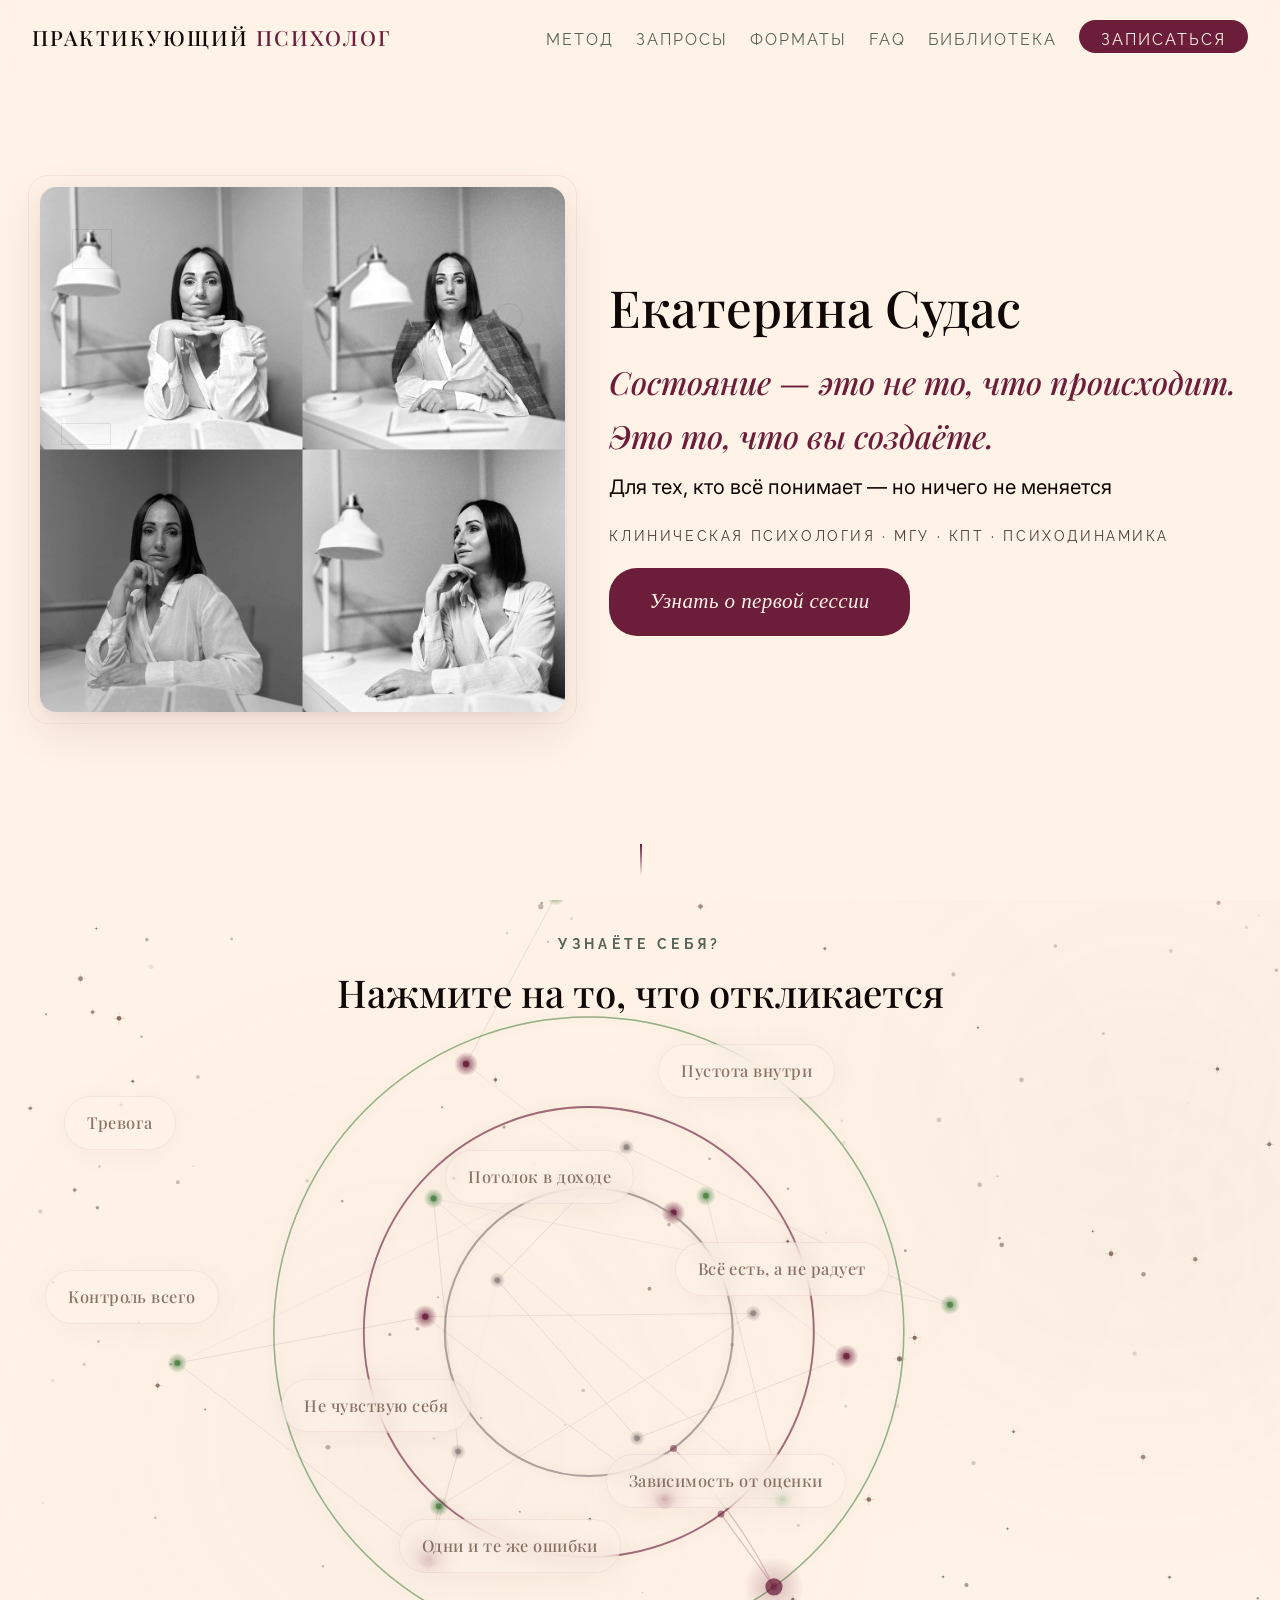
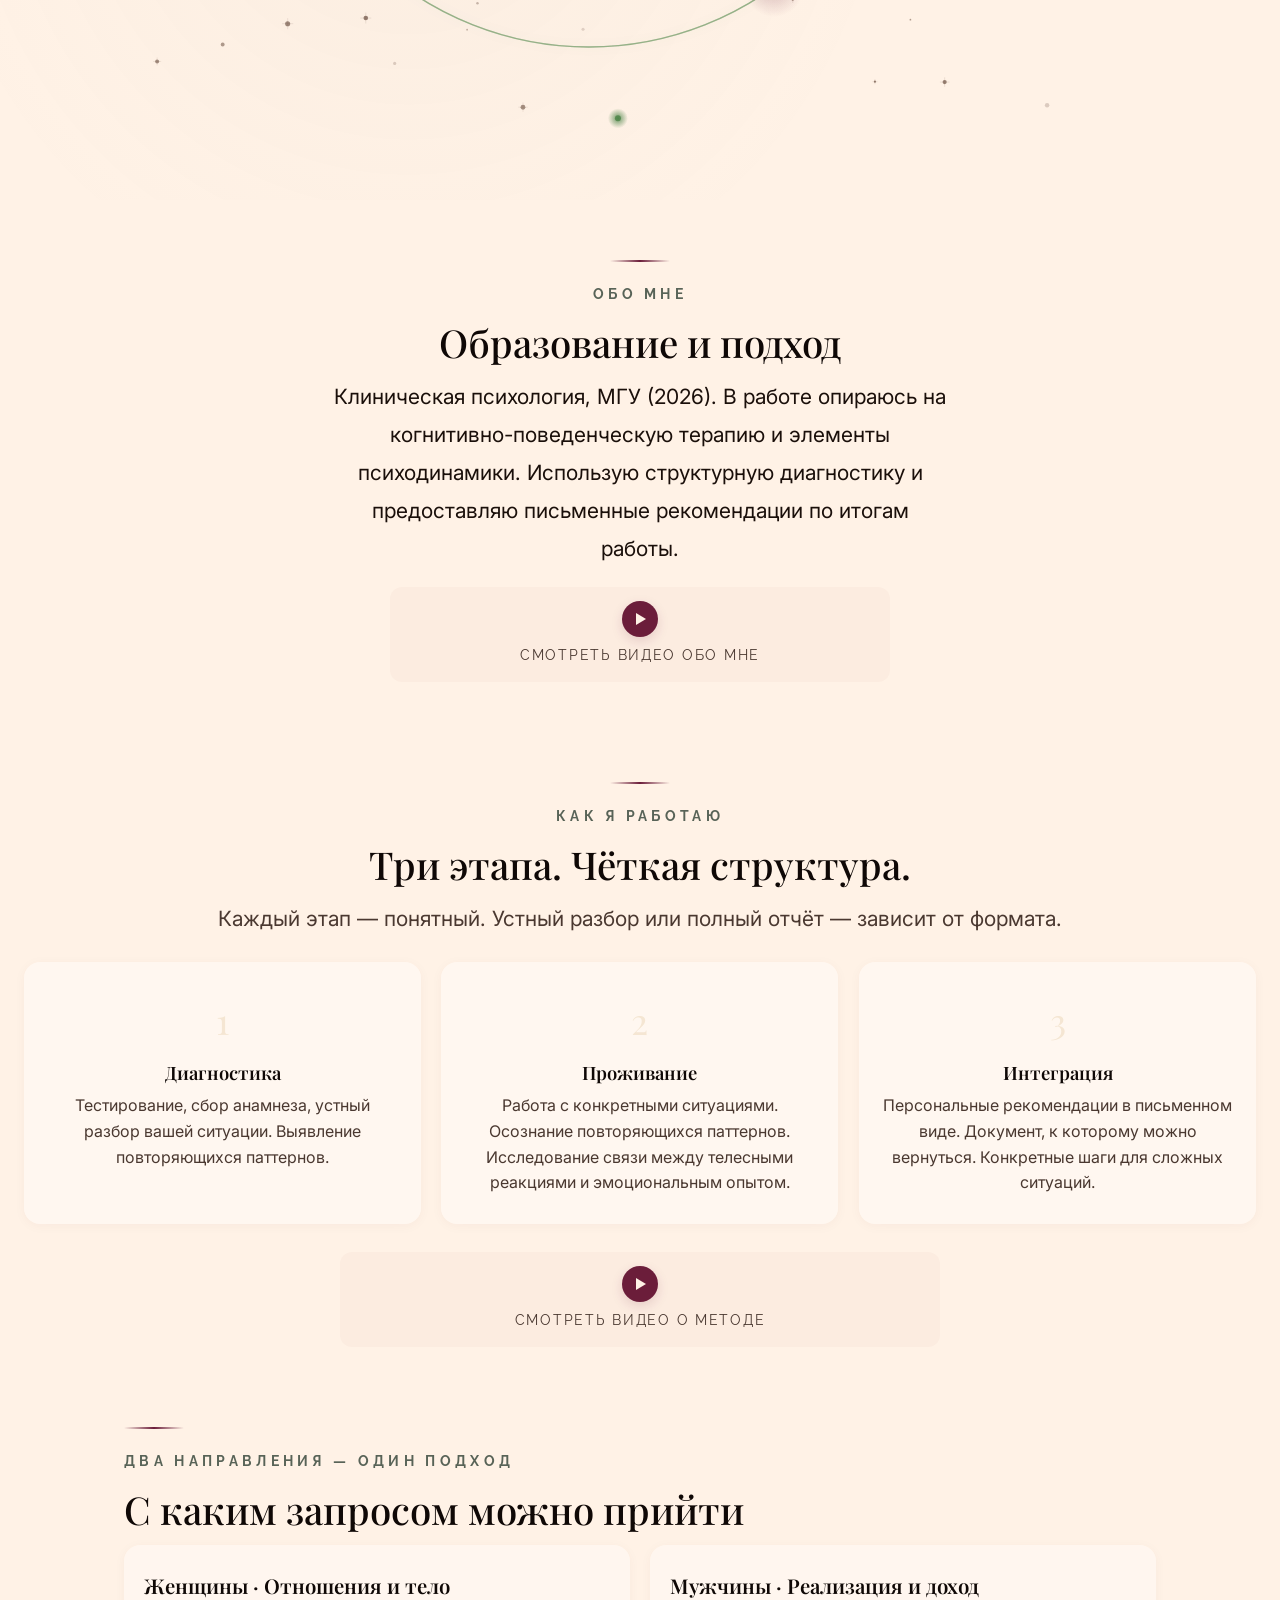
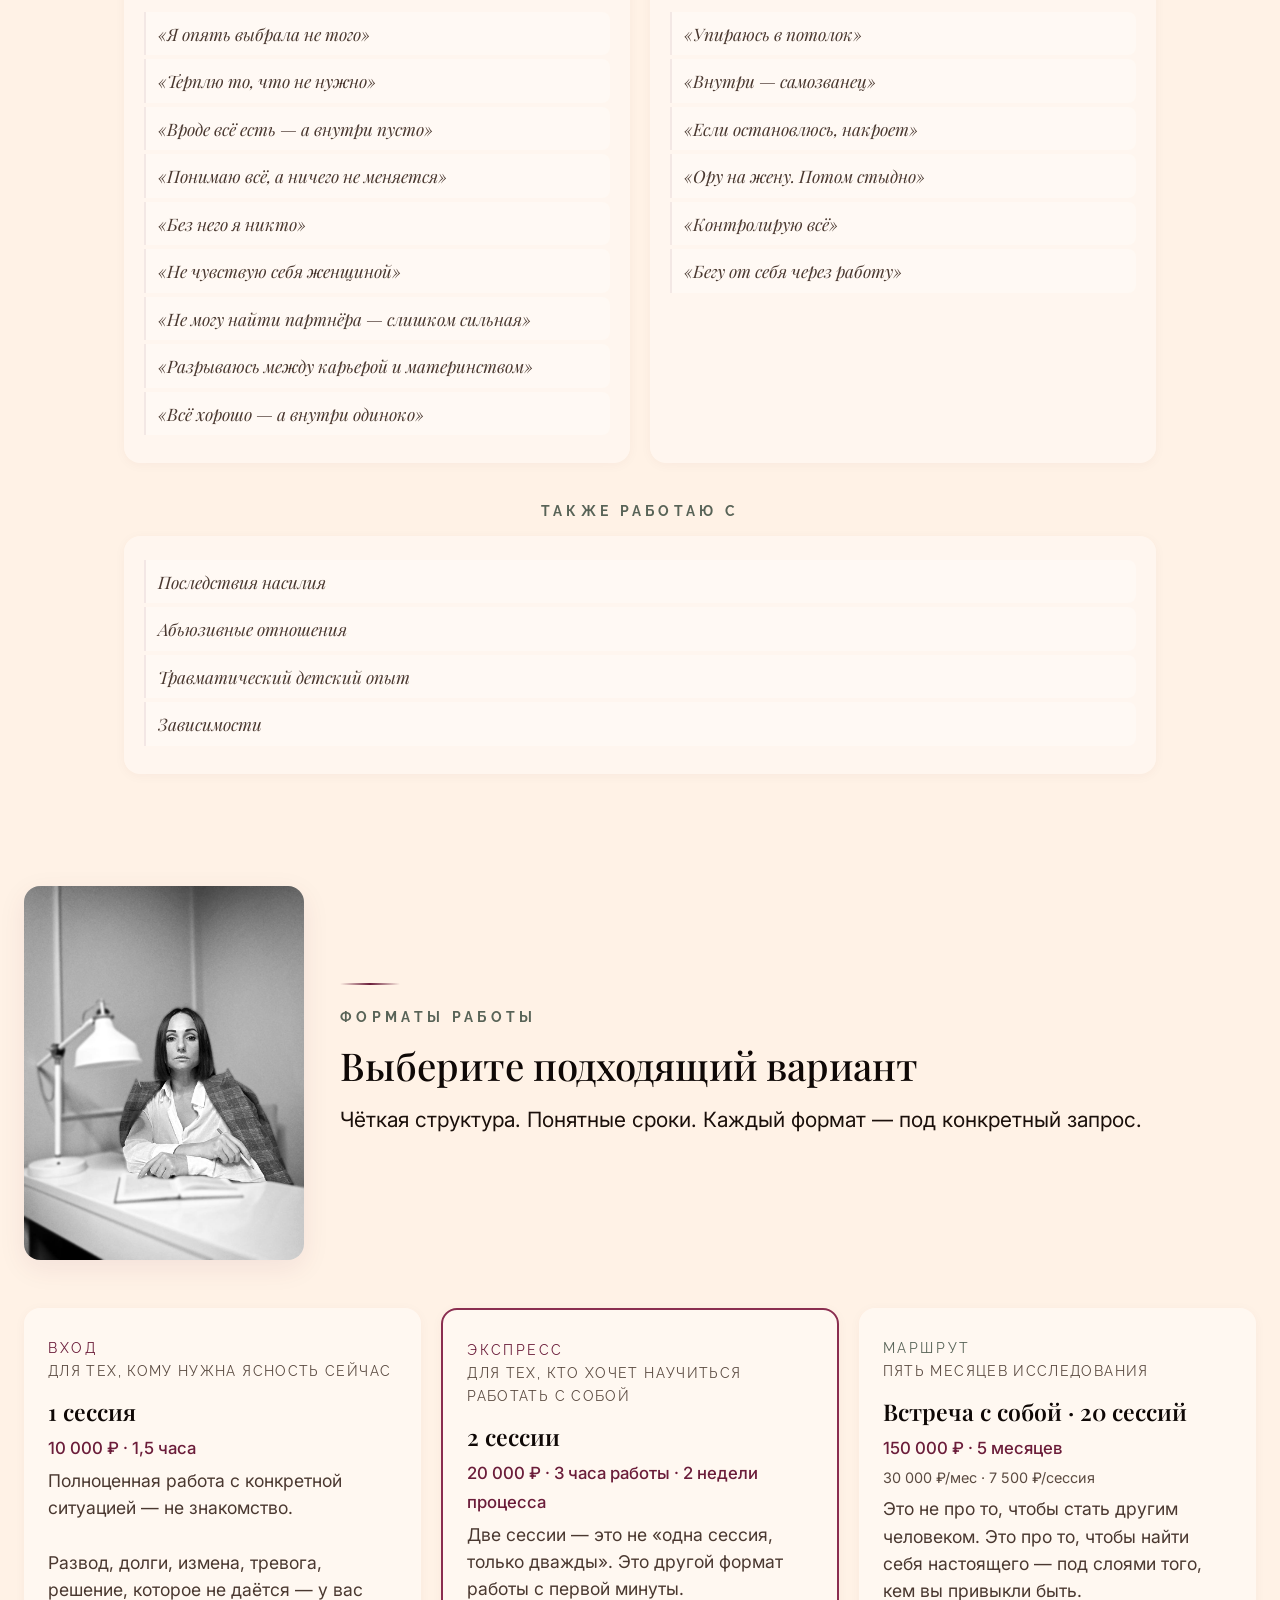
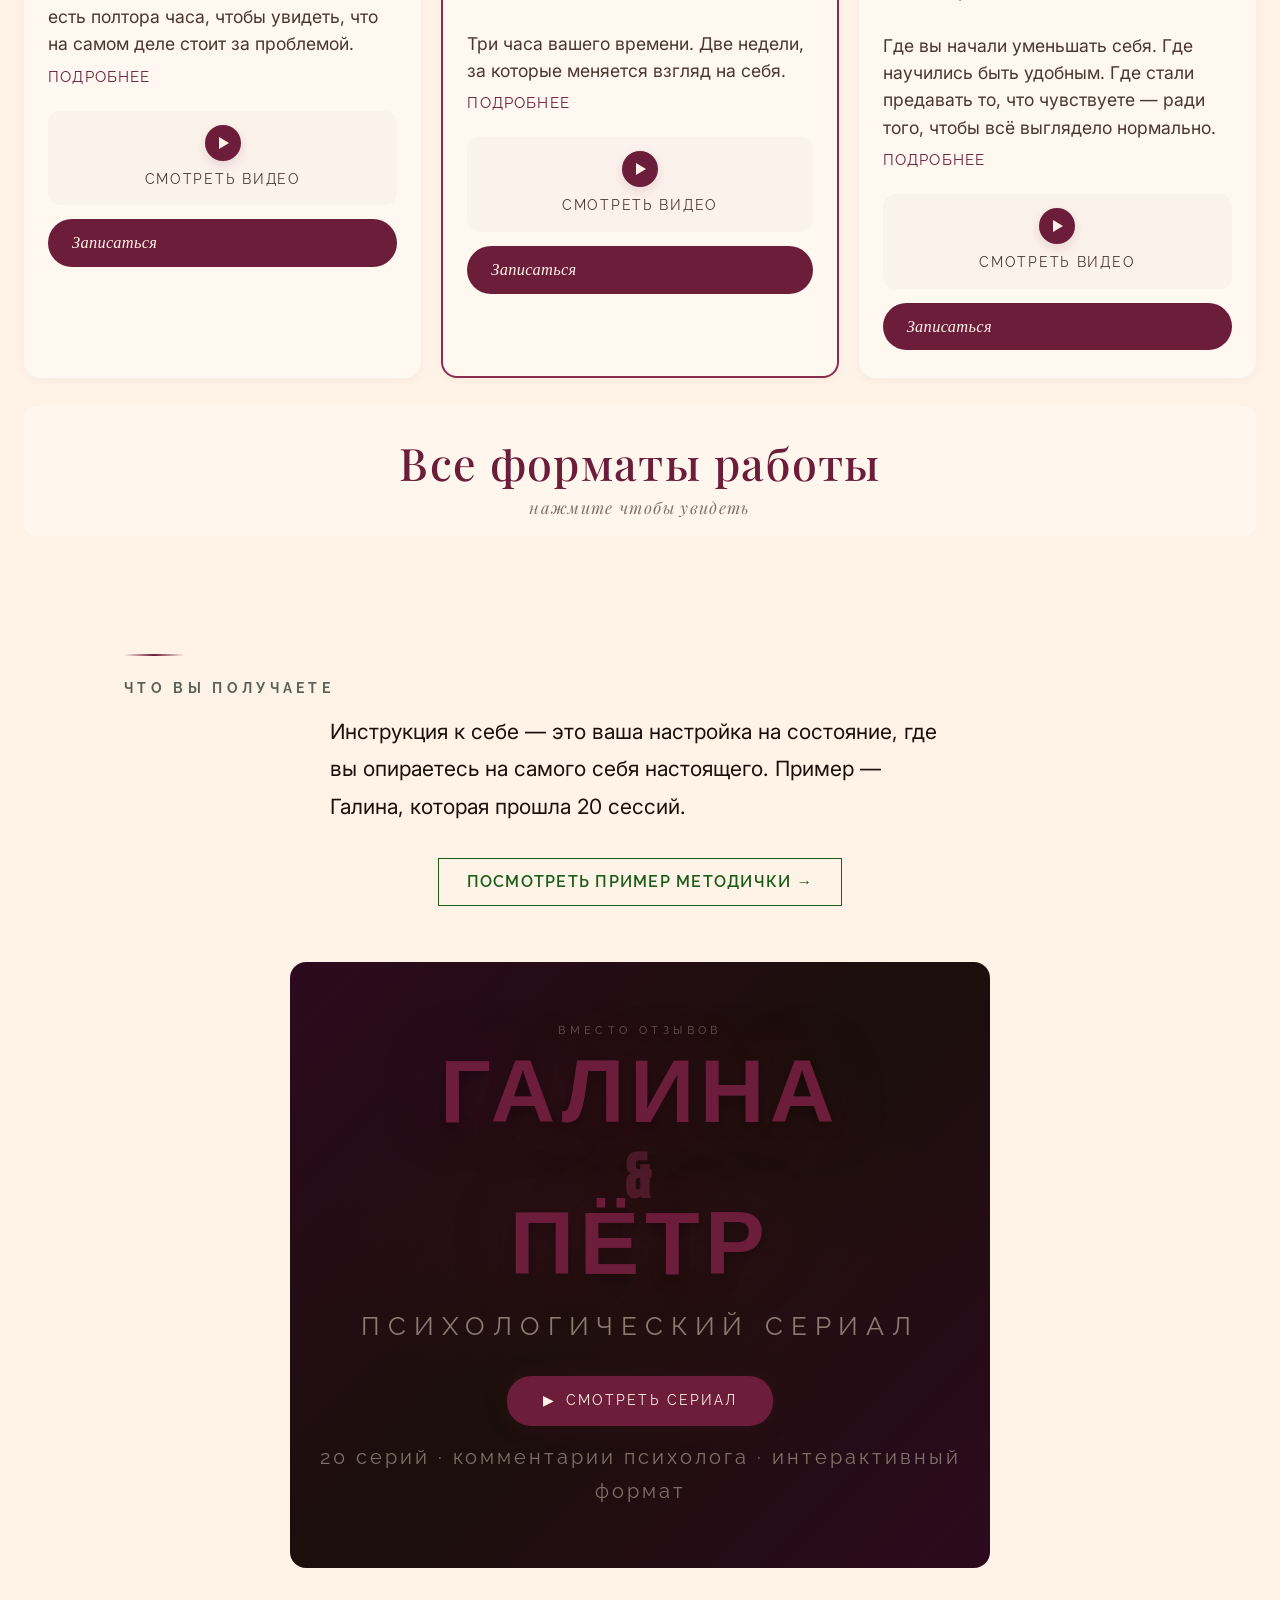
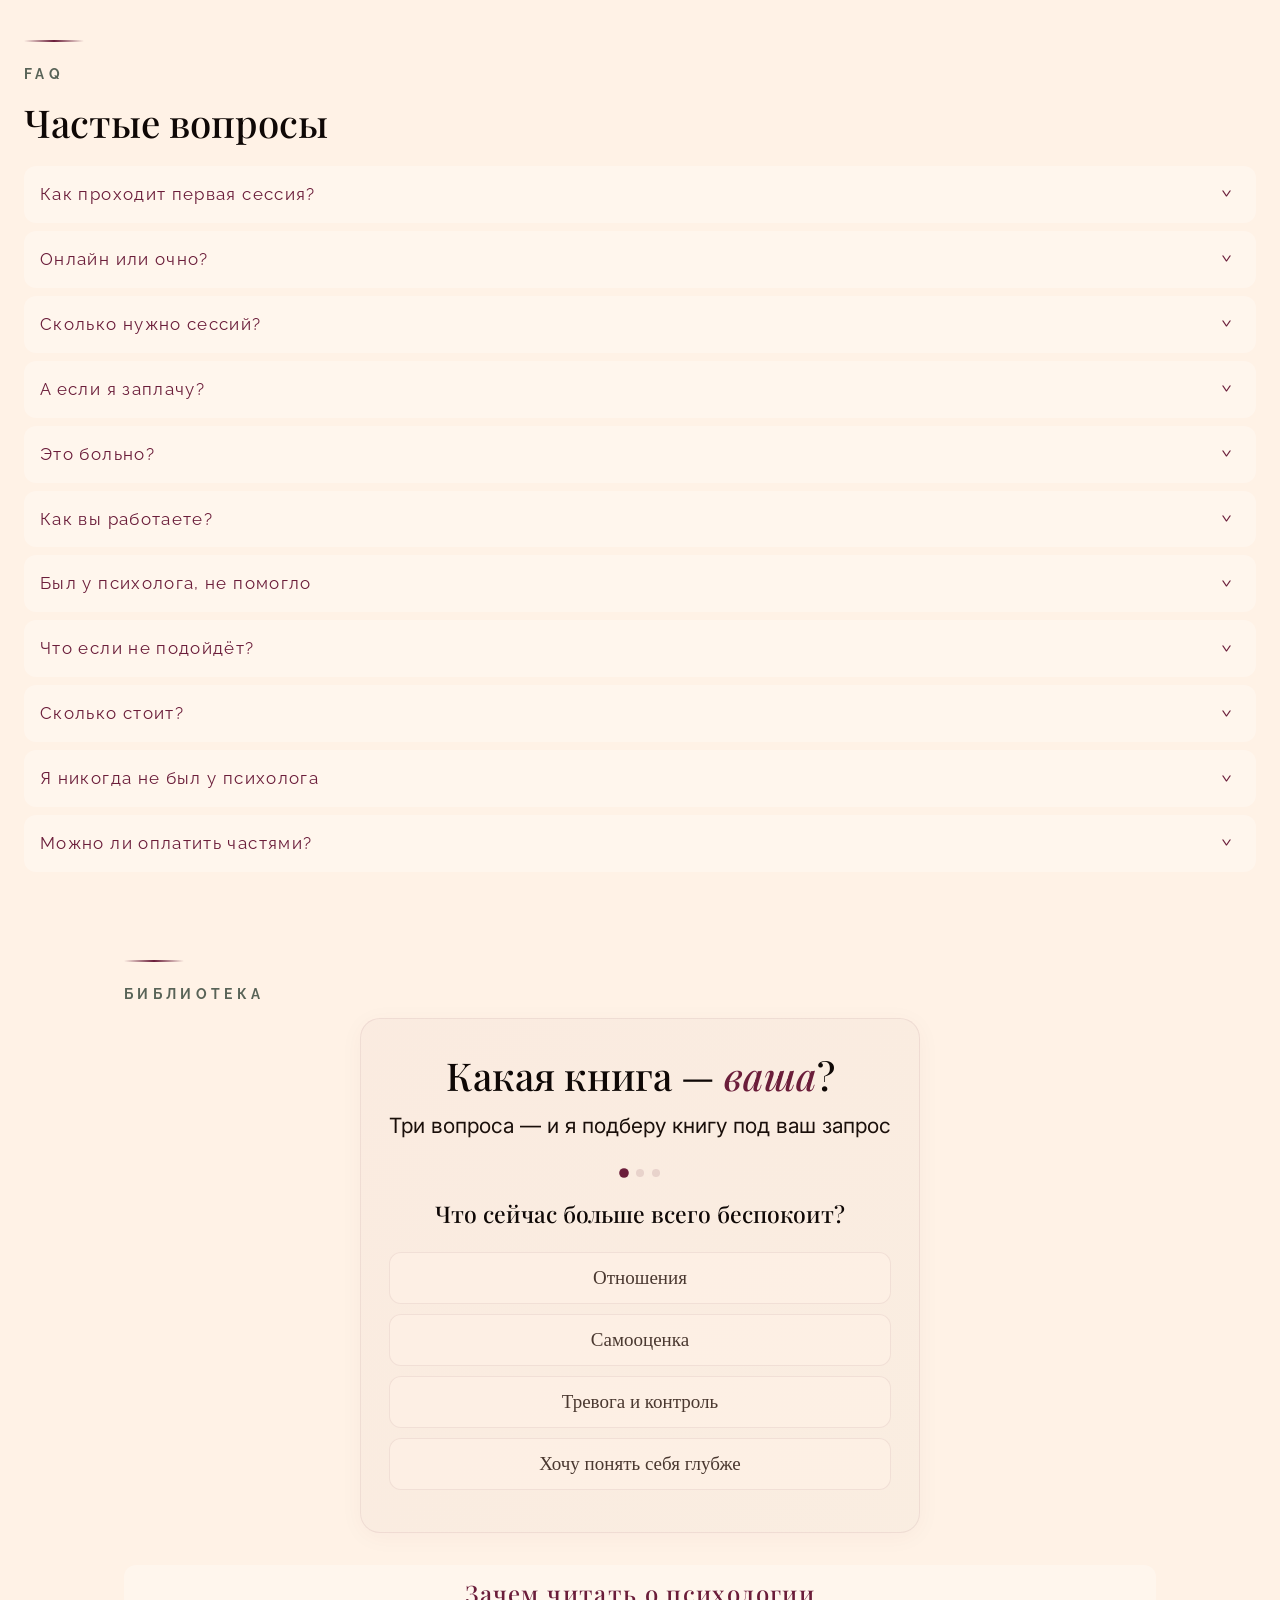
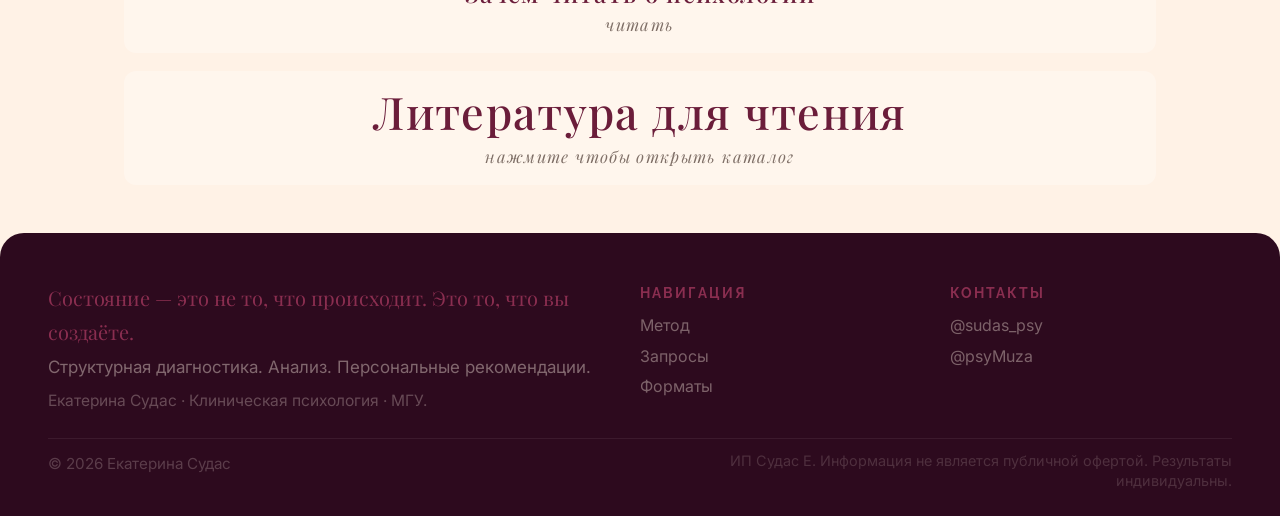
==== commit 4448a6ac: "Фикс: инлайн-стили для скрытия текста в карточках продуктов - display:none прямо на .pd-more div'ах " ====
--- a/index.html
+++ b/index.html
@@ -178,9 +178,9 @@
 
 <!-- 3 основных продукта -->
 <div class="g3 reveal" style="margin-bottom:28px">
-<div class="prod"><div class="pt" style="color:var(--cr)">Вход</div><div style="font-family:'Raleway',sans-serif;font-size:.68rem;letter-spacing:.1em;text-transform:uppercase;color:var(--tl);margin-bottom:4px">Для тех, кому нужна ясность сейчас</div><div class="pn">1 сессия</div><div class="pp">10 000 ₽ · 1,5 часа</div><div class="pd">Полноценная работа с конкретной ситуацией — не знакомство.<br><br>Развод, долги, измена, тревога, решение, которое не даётся — у вас есть полтора часа, чтобы увидеть, что на самом деле стоит за проблемой.<div class="pd-more">Диагностика. Проживание. Интеграция нового состояния.<br><br>Мы вместе анализируем вашу ситуацию, находим бессознательные механизмы, страхи и сопротивления — и вы выходите с пониманием, что делать дальше. Не с общими рекомендациями — с конкретным направлением.<br><br>Я работаю через тестирование, структурное интервью и глубокий разбор — но за каждым инструментом стоит внимание к тому, что вы чувствуете, а не только к тому, что вы говорите. По итогам вы получите практики, с которыми сможете работать самостоятельно, и — если захотите — литературу, которая продолжит то, что мы начали.<br><br>После сессии я обозначу, над чем стоит работать дальше и примерно сколько времени это может занять — чтобы вы перестали предавать себя. Но решение — всегда за вами.<br><br>Потому что психология начинает работать в тот момент, когда человек перестаёт ждать — волшебника, подходящего времени, других обстоятельств — и из взрослой позиции сам влияет на свою жизнь.<br><br><em>Состояние — это не то, что происходит. Это то, что вы создаёте.</em><br><br>Я создаю условия для этой трансформации. Остальное делаете вы.</div><button class="pd-toggle" onclick="this.previousElementSibling.classList.toggle('open');this.textContent=this.previousElementSibling.classList.contains('open')?'Свернуть':'Подробнее'">Подробнее</button></div><div class="vid-slot"><div class="vid-play"></div><div class="vid-label">Смотреть видео</div></div><a href="https://t.me/sudas_psy" class="hbtn" target="_blank" style="margin-top:14px;display:inline-block;font-size:.82rem;padding:10px 24px">Записаться</a></div>
-<div class="prod" style="border:2px solid var(--cr-l)"><div class="pt" style="color:var(--cr)">Экспресс</div><div style="font-family:'Raleway',sans-serif;font-size:.68rem;letter-spacing:.1em;text-transform:uppercase;color:var(--tl);margin-bottom:4px">Для тех, кто хочет научиться работать с собой</div><div class="pn">2 сессии</div><div class="pp">20 000 ₽ · 3 часа работы · 2 недели процесса</div><div class="pd">Две сессии — это не «одна сессия, только дважды». Это другой формат работы с первой минуты.<br><br>Три часа вашего времени. Две недели, за которые меняется взгляд на себя.<div class="pd-more">Первая сессия — диагностика, проживание, интеграция. Я анализирую, фиксирую и собираю картину: что происходит, какие механизмы запускаются, откуда они.<br><br>Перерыв — неделя. Вы живёте свою жизнь. Бессознательное продолжает работу.<br><br>Вторая сессия — полный цикл, но с другим фокусом. Глубже, точнее, с опорой на то, что поднялось за неделю.<br><br>Перерыв — несколько дней. Я готовлю ваш документ.<br><br>«Инструкция к себе» — персональный аналитический отчёт по вашей ситуации: что включает ваши триггеры, почему это повторяется, где корни. И на каждую тему — отдельная методичка: что с вами происходит, в какие моменты это включается и как это выдержать, не подавляя, а встречаясь с тем, что вы чувствуете.<br><br>Три методички или пять — зависит от того, что мы найдём. Это ваш документ. Не общие рекомендации — а точная карта именно вашей психики.<br><br>Этот формат — для тех, кто не хочет ходить к психологу за ручку. Кто готов взять ответственность за свою жизнь и работать с собой. Вы получаете инструмент — и возвращаетесь к нему столько, сколько нужно. Через месяц. Через полгода. Через год — когда появится новый запрос.<br><br><em>Состояние — это не то, что происходит. Это то, что вы создаёте.</em><br><br>Я создаю условия для этой трансформации. Остальное делаете вы.</div><button class="pd-toggle" onclick="this.previousElementSibling.classList.toggle('open');this.textContent=this.previousElementSibling.classList.contains('open')?'Свернуть':'Подробнее'">Подробнее</button></div><div class="vid-slot"><div class="vid-play"></div><div class="vid-label">Смотреть видео</div></div><a href="https://t.me/sudas_psy" class="hbtn" target="_blank" style="margin-top:14px;display:inline-block;font-size:.82rem;padding:10px 24px">Записаться</a></div>
-<div class="prod"><div class="pt">Маршрут</div><div style="font-family:'Raleway',sans-serif;font-size:.68rem;letter-spacing:.1em;text-transform:uppercase;color:var(--tl);margin-bottom:4px">Пять месяцев исследования</div><div class="pn">Встреча с собой · 20 сессий</div><div class="pp">150 000 ₽ · 5 месяцев<br><span style="font-size:.72rem;color:var(--tl);font-weight:400">30 000 ₽/мес · 7 500 ₽/сессия</span></div><div class="pd">Это не про то, чтобы стать другим человеком. Это про то, чтобы найти себя настоящего — под слоями того, кем вы привыкли быть.<br><br>Где вы начали уменьшать себя. Где научились быть удобным. Где стали предавать то, что чувствуете — ради того, чтобы всё выглядело нормально.<div class="pd-more">Мы это исследуем. Не чтобы исправить — а чтобы вы наконец встретились с тем, кто вы есть.<br><br>Раз в неделю. Пять месяцев. Каждая сессия — полный цикл: диагностика, проживание, интеграция нового состояния. Но маршрут у каждого свой — не шаблон, не программа, а живой процесс, который идёт за вами.<br><br>По ходу работы вы получаете аналитические отчёты, методички, инструкции — когда они нужны именно вам. Не по расписанию — а в тот момент, когда они попадут точно.<br><br>Этот путь не всегда лёгкий. Будут сессии, после которых станет тяжелее прежде чем станет легче. Это нормально — так работает встреча с тем, что долго было спрятано. Но на выходе — вы понимаете себя. Вы видите свои механизмы. И вы можете управлять своим состоянием — не из контроля, а из контакта с собой.<br><br><em>Состояние — это не то, что происходит. Это то, что вы создаёте.</em><br><br>Я создаю условия для этой трансформации. Остальное делаете вы.</div><button class="pd-toggle" onclick="this.previousElementSibling.classList.toggle('open');this.textContent=this.previousElementSibling.classList.contains('open')?'Свернуть':'Подробнее'">Подробнее</button></div><div class="vid-slot"><div class="vid-play"></div><div class="vid-label">Смотреть видео</div></div><a href="https://t.me/sudas_psy" class="hbtn" target="_blank" style="margin-top:14px;display:inline-block;font-size:.82rem;padding:10px 24px">Записаться</a></div>
+<div class="prod"><div class="pt" style="color:var(--cr)">Вход</div><div style="font-family:'Raleway',sans-serif;font-size:.68rem;letter-spacing:.1em;text-transform:uppercase;color:var(--tl);margin-bottom:4px">Для тех, кому нужна ясность сейчас</div><div class="pn">1 сессия</div><div class="pp">10 000 ₽ · 1,5 часа</div><div class="pd">Полноценная работа с конкретной ситуацией — не знакомство.<br><br>Развод, долги, измена, тревога, решение, которое не даётся — у вас есть полтора часа, чтобы увидеть, что на самом деле стоит за проблемой.<div class="pd-more" style="display:none">Диагностика. Проживание. Интеграция нового состояния.<br><br>Мы вместе анализируем вашу ситуацию, находим бессознательные механизмы, страхи и сопротивления — и вы выходите с пониманием, что делать дальше. Не с общими рекомендациями — с конкретным направлением.<br><br>Я работаю через тестирование, структурное интервью и глубокий разбор — но за каждым инструментом стоит внимание к тому, что вы чувствуете, а не только к тому, что вы говорите. По итогам вы получите практики, с которыми сможете работать самостоятельно, и — если захотите — литературу, которая продолжит то, что мы начали.<br><br>После сессии я обозначу, над чем стоит работать дальше и примерно сколько времени это может занять — чтобы вы перестали предавать себя. Но решение — всегда за вами.<br><br>Потому что психология начинает работать в тот момент, когда человек перестаёт ждать — волшебника, подходящего времени, других обстоятельств — и из взрослой позиции сам влияет на свою жизнь.<br><br><em>Состояние — это не то, что происходит. Это то, что вы создаёте.</em><br><br>Я создаю условия для этой трансформации. Остальное делаете вы.</div><button class="pd-toggle" style="display:inline-block;margin-top:10px;font-family:'Raleway',sans-serif;font-size:.74rem;letter-spacing:.08em;text-transform:uppercase;color:var(--cr);cursor:pointer;border:none;background:none;padding:0" onclick="var m=this.previousElementSibling;if(m.style.display==='none'){m.style.display='block';this.textContent='Свернуть'}else{m.style.display='none';this.textContent='Подробнее'}">Подробнее</button></div><div class="vid-slot"><div class="vid-play"></div><div class="vid-label">Смотреть видео</div></div><a href="https://t.me/sudas_psy" class="hbtn" target="_blank" style="margin-top:14px;display:inline-block;font-size:.82rem;padding:10px 24px">Записаться</a></div>
+<div class="prod" style="border:2px solid var(--cr-l)"><div class="pt" style="color:var(--cr)">Экспресс</div><div style="font-family:'Raleway',sans-serif;font-size:.68rem;letter-spacing:.1em;text-transform:uppercase;color:var(--tl);margin-bottom:4px">Для тех, кто хочет научиться работать с собой</div><div class="pn">2 сессии</div><div class="pp">20 000 ₽ · 3 часа работы · 2 недели процесса</div><div class="pd">Две сессии — это не «одна сессия, только дважды». Это другой формат работы с первой минуты.<br><br>Три часа вашего времени. Две недели, за которые меняется взгляд на себя.<div class="pd-more" style="display:none">Первая сессия — диагностика, проживание, интеграция. Я анализирую, фиксирую и собираю картину: что происходит, какие механизмы запускаются, откуда они.<br><br>Перерыв — неделя. Вы живёте свою жизнь. Бессознательное продолжает работу.<br><br>Вторая сессия — полный цикл, но с другим фокусом. Глубже, точнее, с опорой на то, что поднялось за неделю.<br><br>Перерыв — несколько дней. Я готовлю ваш документ.<br><br>«Инструкция к себе» — персональный аналитический отчёт по вашей ситуации: что включает ваши триггеры, почему это повторяется, где корни. И на каждую тему — отдельная методичка: что с вами происходит, в какие моменты это включается и как это выдержать, не подавляя, а встречаясь с тем, что вы чувствуете.<br><br>Три методички или пять — зависит от того, что мы найдём. Это ваш документ. Не общие рекомендации — а точная карта именно вашей психики.<br><br>Этот формат — для тех, кто не хочет ходить к психологу за ручку. Кто готов взять ответственность за свою жизнь и работать с собой. Вы получаете инструмент — и возвращаетесь к нему столько, сколько нужно. Через месяц. Через полгода. Через год — когда появится новый запрос.<br><br><em>Состояние — это не то, что происходит. Это то, что вы создаёте.</em><br><br>Я создаю условия для этой трансформации. Остальное делаете вы.</div><button class="pd-toggle" style="display:inline-block;margin-top:10px;font-family:'Raleway',sans-serif;font-size:.74rem;letter-spacing:.08em;text-transform:uppercase;color:var(--cr);cursor:pointer;border:none;background:none;padding:0" onclick="var m=this.previousElementSibling;if(m.style.display==='none'){m.style.display='block';this.textContent='Свернуть'}else{m.style.display='none';this.textContent='Подробнее'}">Подробнее</button></div><div class="vid-slot"><div class="vid-play"></div><div class="vid-label">Смотреть видео</div></div><a href="https://t.me/sudas_psy" class="hbtn" target="_blank" style="margin-top:14px;display:inline-block;font-size:.82rem;padding:10px 24px">Записаться</a></div>
+<div class="prod"><div class="pt">Маршрут</div><div style="font-family:'Raleway',sans-serif;font-size:.68rem;letter-spacing:.1em;text-transform:uppercase;color:var(--tl);margin-bottom:4px">Пять месяцев исследования</div><div class="pn">Встреча с собой · 20 сессий</div><div class="pp">150 000 ₽ · 5 месяцев<br><span style="font-size:.72rem;color:var(--tl);font-weight:400">30 000 ₽/мес · 7 500 ₽/сессия</span></div><div class="pd">Это не про то, чтобы стать другим человеком. Это про то, чтобы найти себя настоящего — под слоями того, кем вы привыкли быть.<br><br>Где вы начали уменьшать себя. Где научились быть удобным. Где стали предавать то, что чувствуете — ради того, чтобы всё выглядело нормально.<div class="pd-more" style="display:none">Мы это исследуем. Не чтобы исправить — а чтобы вы наконец встретились с тем, кто вы есть.<br><br>Раз в неделю. Пять месяцев. Каждая сессия — полный цикл: диагностика, проживание, интеграция нового состояния. Но маршрут у каждого свой — не шаблон, не программа, а живой процесс, который идёт за вами.<br><br>По ходу работы вы получаете аналитические отчёты, методички, инструкции — когда они нужны именно вам. Не по расписанию — а в тот момент, когда они попадут точно.<br><br>Этот путь не всегда лёгкий. Будут сессии, после которых станет тяжелее прежде чем станет легче. Это нормально — так работает встреча с тем, что долго было спрятано. Но на выходе — вы понимаете себя. Вы видите свои механизмы. И вы можете управлять своим состоянием — не из контроля, а из контакта с собой.<br><br><em>Состояние — это не то, что происходит. Это то, что вы создаёте.</em><br><br>Я создаю условия для этой трансформации. Остальное делаете вы.</div><button class="pd-toggle" style="display:inline-block;margin-top:10px;font-family:'Raleway',sans-serif;font-size:.74rem;letter-spacing:.08em;text-transform:uppercase;color:var(--cr);cursor:pointer;border:none;background:none;padding:0" onclick="var m=this.previousElementSibling;if(m.style.display==='none'){m.style.display='block';this.textContent='Свернуть'}else{m.style.display='none';this.textContent='Подробнее'}">Подробнее</button></div><div class="vid-slot"><div class="vid-play"></div><div class="vid-label">Смотреть видео</div></div><a href="https://t.me/sudas_psy" class="hbtn" target="_blank" style="margin-top:14px;display:inline-block;font-size:.82rem;padding:10px 24px">Записаться</a></div>
 </div>
 
 <!-- Остальные продукты под кнопкой -->
@@ -191,10 +191,10 @@
 </summary>
 <div class="eb" style="border:none;padding:24px 0 0">
 <div class="g2 reveal">
-<div class="prod"><div class="pt">Первый шаг</div><div style="font-family:'Raleway',sans-serif;font-size:.68rem;letter-spacing:.1em;text-transform:uppercase;color:var(--tl);margin-bottom:4px">Когда всё понимаете — но ничего не меняется</div><div class="pn">Курс «Сепарация»</div><div class="pp">7 000 ₽ · доступ 1 месяц</div><div class="pd">Бывает так: вы хотите жить иначе — но не можете начать. Или даже не понимаете, чего хотите — только чувствуете, что живёте не свою жизнь.<br><br>Мечта есть — а действий нет. Планы есть — а энергии на них нет.<div class="pd-more">Вы знаете, что «надо что-то менять», но каждый раз остаётесь на месте. Как будто что-то внутри не пускает.<br><br>Это не лень. Не слабость. Не «просто возьми и сделай». Это — детская позиция, которую вы забрали во взрослую жизнь. Решения, которые вы приняли когда-то давно, чтобы выжить в своей семье, — и которые до сих пор управляют вами. Вы их не видите. Но они определяют, как вы выбираете партнёров, как обращаетесь с деньгами, как реагируете на конфликты и почему раз за разом оказываетесь в одних и тех же ситуациях.<br><br>Этот курс — исследование. Не чтобы обвинить родителей. А чтобы наконец увидеть, где заканчиваются их сценарии — и начинаетесь вы.<br><br>4 аудиолекции: что такое сепарация и почему она не произошла, как формируется привязанность и что происходит, когда она нарушена, какие детские позиции вы несёте во взрослую жизнь, как работают законы родовой системы и почему сценарии повторяются.<br><br>5 аудиопрактик: от работы с самосаботажем — через принятие мамы и исследование рода — к выбору собственного сценария жизни.<br><br>Рабочая тетрадь с заданиями — чтобы не просто слушать, а проживать и фиксировать.<br><br>Курс не заменяет индивидуальную работу. Но он даёт то, без чего она невозможна: понимание, почему вы застряли — и где именно начинается ваш собственный путь.<br><br><em>Состояние — это не то, что происходит. Это то, что вы создаёте.</em></div><button class="pd-toggle" onclick="this.previousElementSibling.classList.toggle('open');this.textContent=this.previousElementSibling.classList.contains('open')?'Свернуть':'Подробнее'">Подробнее</button></div><div class="vid-slot"><div class="vid-play"></div><div class="vid-label">Смотреть видео</div></div></div>
-<div class="prod"><div class="pt">Травма отверженного. Страх отказа</div><div style="font-family:'Raleway',sans-serif;font-size:.68rem;letter-spacing:.1em;text-transform:uppercase;color:var(--tl);margin-bottom:4px">Когда чужое мнение стало вашей правдой о себе</div><div class="pn">14 дней</div><div class="pp">70 000 ₽ · 14 дней · 3 индивидуальные сессии + ежедневное сопровождение</div><div class="pd">Вам отказали — и вы решили, что с вами что-то не так. Не тогда, когда вы это осознали. Гораздо раньше. Это решение было принято в детстве — бессознательно, на основе того, как вели себя родители.<br><br>Доказываете. Заслуживаете. Терпите. Соглашаетесь на то, что вам не подходит — лишь бы не услышать «нет».<div class="pd-more">А когда всё-таки слышите — внутри обрушивается не просто разочарование, а что-то древнее: «я недостаточно хорош, чтобы меня выбрали».<br><br>Это не характер. Это травма — и она имеет конкретный механизм. Мы его находим и разбираем.<br><br>14 дней структурной работы. Три индивидуальные сессии по полтора часа — в начале, в середине и в завершение. Между ними — ежедневная аудиопрактика, ваши отчёты и моя обратная связь каждый день. На основе того, что поднимается у вас, я подбираю персональные методички и практики.<br><br>Мы работаем глубоко: с фигурами родителей, с внутренним ребёнком — вашим и их. С ситуациями, где вы сделали вывод о себе на основе чужого отказа. Хотя отказ — это всегда про того, кто отказывает. Не про вас.<br><br>На выходе: чужое мнение становится просто мнением. «Спасибо, у меня есть своё». Отказали — «ок, иду в следующую дверь». Не потому что вам стало всё равно. А потому что ваше мнение о себе — наконец у вас, а не в чужих руках.<br><br><em>Состояние — это не то, что происходит. Это то, что вы создаёте.</em><br><br>Я создаю условия для этой трансформации. Остальное делаете вы.</div><button class="pd-toggle" onclick="this.previousElementSibling.classList.toggle('open');this.textContent=this.previousElementSibling.classList.contains('open')?'Свернуть':'Подробнее'">Подробнее</button></div><div class="vid-slot"><div class="vid-play"></div><div class="vid-label">Смотреть видео</div></div></div>
-<div class="prod"><div class="pt">Индивидуальная настройка</div><div style="font-family:'Raleway',sans-serif;font-size:.68rem;letter-spacing:.1em;text-transform:uppercase;color:var(--tl);margin-bottom:4px">14 дней</div><div class="pn">14 дней</div><div class="pp">120 000 ₽ · 14 дней · 3 индивидуальные сессии + ежедневное сопровождение</div><div class="pd">У вас есть цель. Вы знаете, чего хотите — выйти замуж, заработать миллион, сменить профессию, начать жить иначе. Но между «хочу» и «делаю» — стена.<br><br>Это ограничения, которые стали частью вас — на основе ситуаций, где вас отвергали, унижали, обесценивали.<div class="pd-more">Не лень. Не обстоятельства. Что-то внутри, что вы не можете назвать, но чувствуете каждый раз, когда пытаетесь сдвинуться. Они сформировались давно. И теперь они решают за вас — тихо, незаметно, каждый день.<br><br>Мы находим их. Проживаем. И формируем новое состояние — то, в котором ваша цель перестаёт быть мечтой и становится направлением движения.<br><br>Как это работает: первая сессия — полтора часа. Мы определяем, чего вы на самом деле хотите, и что именно мешает. После этого я создаю для вас персональную аудионастройку — вашими словами, под вашу ситуацию, моим голосом. Это не шаблон. Это ваш инструмент.<br><br>14 дней вы делаете её каждый день. Отправляете отчёт — я анализирую бессознательные конфликты и страхи, которые поднимаются, и даю задания и практики. Сессия в середине. Сессия в завершение — индивидуально, когда нужно именно вам.<br><br>А потом настройка остаётся с вами. Навсегда. Через месяц, через год, через пять лет — в любой момент, когда вам нужно вернуться в это состояние, вы включаете её и проживаете снова. Это не 14 дней работы. Это инструмент на всю жизнь.<br><br><em>Состояние — это не то, что происходит. Это то, что вы создаёте.</em><br><br>Я создаю условия для этой трансформации. Остальное делаете вы.</div><button class="pd-toggle" onclick="this.previousElementSibling.classList.toggle('open');this.textContent=this.previousElementSibling.classList.contains('open')?'Свернуть':'Подробнее'">Подробнее</button></div><div class="vid-slot"><div class="vid-play"></div><div class="vid-label">Смотреть видео</div></div></div>
-<div class="prod"><div class="pt">Трансформация личности</div><div style="font-family:'Raleway',sans-serif;font-size:.68rem;letter-spacing:.1em;text-transform:uppercase;color:var(--tl);margin-bottom:4px">30 дней</div><div class="pn">30 дней</div><div class="pp">150 000 ₽ · 30 дней · ежедневная индивидуальная работа</div><div class="pd">Это самая интенсивная программа. 30 дней. Каждый день. Для тех, кто готов перестать откладывать встречу с собой.<br><br>Если вы долго чего-то хотите и не реализуете — значит, либо цель не ваша, либо есть внутренняя причина, по которой вам выгодно оставаться на месте.<div class="pd-more">Не потому что вы слабый человек — а потому что психика защищает вас от чего-то, что когда-то было невыносимым. Мы это находим.<br><br>Три этапа по 10 дней.<br><br>Первый — знакомство с собой. Диагностика, тестирование, раскрытие того, что скрыто. Мы исследуем бессознательное: тени, внутренние конфликтующие части, сопротивления, которые просыпаются каждый раз, когда вы пытаетесь что-то изменить. Определяем ваш психотип. Вы получаете «Инструкцию к себе» — полный аналитический документ, методички, дневники. Это этап, где вы перестаёте прятаться от себя.<br><br>Второй — проживание. Разрешение себе быть тем, кто вы есть. Мы перепроживаем ситуации прошлого — потому что через проживание того, что было подавлено, высвобождается энергия, которая была заперта в защитах. Работа с телесными реакциями и дыханием. Это этап, на котором вы начинаете лучше спать, легче дышать, спокойнее смотреть на свою жизнь. Повторное тестирование — вы видите свою динамику. Работа с внутренним критиком, самооценкой, границами.<br><br>Третий — реализация. Ваш запрос, ваша цель, ваш маршрут. Определяем путь к вашей цели и что конкретно мешает на каждом шаге. Работа со страхами. Персональная инструкция — из какого состояния вы приходите к тому, что хотите, и что делаете каждый день.<br><br>Вы не станете другим человеком. Вы встретитесь с тем, кем всегда были — но не позволяли себе быть.<br><br><em>Состояние — это не то, что происходит. Это то, что вы создаёте.</em><br><br>Я создаю условия для этой трансформации. Остальное делаете вы.</div><button class="pd-toggle" onclick="this.previousElementSibling.classList.toggle('open');this.textContent=this.previousElementSibling.classList.contains('open')?'Свернуть':'Подробнее'">Подробнее</button></div><div class="vid-slot"><div class="vid-play"></div><div class="vid-label">Смотреть видео</div></div></div>
+<div class="prod"><div class="pt">Первый шаг</div><div style="font-family:'Raleway',sans-serif;font-size:.68rem;letter-spacing:.1em;text-transform:uppercase;color:var(--tl);margin-bottom:4px">Когда всё понимаете — но ничего не меняется</div><div class="pn">Курс «Сепарация»</div><div class="pp">7 000 ₽ · доступ 1 месяц</div><div class="pd">Бывает так: вы хотите жить иначе — но не можете начать. Или даже не понимаете, чего хотите — только чувствуете, что живёте не свою жизнь.<br><br>Мечта есть — а действий нет. Планы есть — а энергии на них нет.<div class="pd-more" style="display:none">Вы знаете, что «надо что-то менять», но каждый раз остаётесь на месте. Как будто что-то внутри не пускает.<br><br>Это не лень. Не слабость. Не «просто возьми и сделай». Это — детская позиция, которую вы забрали во взрослую жизнь. Решения, которые вы приняли когда-то давно, чтобы выжить в своей семье, — и которые до сих пор управляют вами. Вы их не видите. Но они определяют, как вы выбираете партнёров, как обращаетесь с деньгами, как реагируете на конфликты и почему раз за разом оказываетесь в одних и тех же ситуациях.<br><br>Этот курс — исследование. Не чтобы обвинить родителей. А чтобы наконец увидеть, где заканчиваются их сценарии — и начинаетесь вы.<br><br>4 аудиолекции: что такое сепарация и почему она не произошла, как формируется привязанность и что происходит, когда она нарушена, какие детские позиции вы несёте во взрослую жизнь, как работают законы родовой системы и почему сценарии повторяются.<br><br>5 аудиопрактик: от работы с самосаботажем — через принятие мамы и исследование рода — к выбору собственного сценария жизни.<br><br>Рабочая тетрадь с заданиями — чтобы не просто слушать, а проживать и фиксировать.<br><br>Курс не заменяет индивидуальную работу. Но он даёт то, без чего она невозможна: понимание, почему вы застряли — и где именно начинается ваш собственный путь.<br><br><em>Состояние — это не то, что происходит. Это то, что вы создаёте.</em></div><button class="pd-toggle" style="display:inline-block;margin-top:10px;font-family:'Raleway',sans-serif;font-size:.74rem;letter-spacing:.08em;text-transform:uppercase;color:var(--cr);cursor:pointer;border:none;background:none;padding:0" onclick="var m=this.previousElementSibling;if(m.style.display==='none'){m.style.display='block';this.textContent='Свернуть'}else{m.style.display='none';this.textContent='Подробнее'}">Подробнее</button></div><div class="vid-slot"><div class="vid-play"></div><div class="vid-label">Смотреть видео</div></div></div>
+<div class="prod"><div class="pt">Травма отверженного. Страх отказа</div><div style="font-family:'Raleway',sans-serif;font-size:.68rem;letter-spacing:.1em;text-transform:uppercase;color:var(--tl);margin-bottom:4px">Когда чужое мнение стало вашей правдой о себе</div><div class="pn">14 дней</div><div class="pp">70 000 ₽ · 14 дней · 3 индивидуальные сессии + ежедневное сопровождение</div><div class="pd">Вам отказали — и вы решили, что с вами что-то не так. Не тогда, когда вы это осознали. Гораздо раньше. Это решение было принято в детстве — бессознательно, на основе того, как вели себя родители.<br><br>Доказываете. Заслуживаете. Терпите. Соглашаетесь на то, что вам не подходит — лишь бы не услышать «нет».<div class="pd-more" style="display:none">А когда всё-таки слышите — внутри обрушивается не просто разочарование, а что-то древнее: «я недостаточно хорош, чтобы меня выбрали».<br><br>Это не характер. Это травма — и она имеет конкретный механизм. Мы его находим и разбираем.<br><br>14 дней структурной работы. Три индивидуальные сессии по полтора часа — в начале, в середине и в завершение. Между ними — ежедневная аудиопрактика, ваши отчёты и моя обратная связь каждый день. На основе того, что поднимается у вас, я подбираю персональные методички и практики.<br><br>Мы работаем глубоко: с фигурами родителей, с внутренним ребёнком — вашим и их. С ситуациями, где вы сделали вывод о себе на основе чужого отказа. Хотя отказ — это всегда про того, кто отказывает. Не про вас.<br><br>На выходе: чужое мнение становится просто мнением. «Спасибо, у меня есть своё». Отказали — «ок, иду в следующую дверь». Не потому что вам стало всё равно. А потому что ваше мнение о себе — наконец у вас, а не в чужих руках.<br><br><em>Состояние — это не то, что происходит. Это то, что вы создаёте.</em><br><br>Я создаю условия для этой трансформации. Остальное делаете вы.</div><button class="pd-toggle" style="display:inline-block;margin-top:10px;font-family:'Raleway',sans-serif;font-size:.74rem;letter-spacing:.08em;text-transform:uppercase;color:var(--cr);cursor:pointer;border:none;background:none;padding:0" onclick="var m=this.previousElementSibling;if(m.style.display==='none'){m.style.display='block';this.textContent='Свернуть'}else{m.style.display='none';this.textContent='Подробнее'}">Подробнее</button></div><div class="vid-slot"><div class="vid-play"></div><div class="vid-label">Смотреть видео</div></div></div>
+<div class="prod"><div class="pt">Индивидуальная настройка</div><div style="font-family:'Raleway',sans-serif;font-size:.68rem;letter-spacing:.1em;text-transform:uppercase;color:var(--tl);margin-bottom:4px">14 дней</div><div class="pn">14 дней</div><div class="pp">120 000 ₽ · 14 дней · 3 индивидуальные сессии + ежедневное сопровождение</div><div class="pd">У вас есть цель. Вы знаете, чего хотите — выйти замуж, заработать миллион, сменить профессию, начать жить иначе. Но между «хочу» и «делаю» — стена.<br><br>Это ограничения, которые стали частью вас — на основе ситуаций, где вас отвергали, унижали, обесценивали.<div class="pd-more" style="display:none">Не лень. Не обстоятельства. Что-то внутри, что вы не можете назвать, но чувствуете каждый раз, когда пытаетесь сдвинуться. Они сформировались давно. И теперь они решают за вас — тихо, незаметно, каждый день.<br><br>Мы находим их. Проживаем. И формируем новое состояние — то, в котором ваша цель перестаёт быть мечтой и становится направлением движения.<br><br>Как это работает: первая сессия — полтора часа. Мы определяем, чего вы на самом деле хотите, и что именно мешает. После этого я создаю для вас персональную аудионастройку — вашими словами, под вашу ситуацию, моим голосом. Это не шаблон. Это ваш инструмент.<br><br>14 дней вы делаете её каждый день. Отправляете отчёт — я анализирую бессознательные конфликты и страхи, которые поднимаются, и даю задания и практики. Сессия в середине. Сессия в завершение — индивидуально, когда нужно именно вам.<br><br>А потом настройка остаётся с вами. Навсегда. Через месяц, через год, через пять лет — в любой момент, когда вам нужно вернуться в это состояние, вы включаете её и проживаете снова. Это не 14 дней работы. Это инструмент на всю жизнь.<br><br><em>Состояние — это не то, что происходит. Это то, что вы создаёте.</em><br><br>Я создаю условия для этой трансформации. Остальное делаете вы.</div><button class="pd-toggle" style="display:inline-block;margin-top:10px;font-family:'Raleway',sans-serif;font-size:.74rem;letter-spacing:.08em;text-transform:uppercase;color:var(--cr);cursor:pointer;border:none;background:none;padding:0" onclick="var m=this.previousElementSibling;if(m.style.display==='none'){m.style.display='block';this.textContent='Свернуть'}else{m.style.display='none';this.textContent='Подробнее'}">Подробнее</button></div><div class="vid-slot"><div class="vid-play"></div><div class="vid-label">Смотреть видео</div></div></div>
+<div class="prod"><div class="pt">Трансформация личности</div><div style="font-family:'Raleway',sans-serif;font-size:.68rem;letter-spacing:.1em;text-transform:uppercase;color:var(--tl);margin-bottom:4px">30 дней</div><div class="pn">30 дней</div><div class="pp">150 000 ₽ · 30 дней · ежедневная индивидуальная работа</div><div class="pd">Это самая интенсивная программа. 30 дней. Каждый день. Для тех, кто готов перестать откладывать встречу с собой.<br><br>Если вы долго чего-то хотите и не реализуете — значит, либо цель не ваша, либо есть внутренняя причина, по которой вам выгодно оставаться на месте.<div class="pd-more" style="display:none">Не потому что вы слабый человек — а потому что психика защищает вас от чего-то, что когда-то было невыносимым. Мы это находим.<br><br>Три этапа по 10 дней.<br><br>Первый — знакомство с собой. Диагностика, тестирование, раскрытие того, что скрыто. Мы исследуем бессознательное: тени, внутренние конфликтующие части, сопротивления, которые просыпаются каждый раз, когда вы пытаетесь что-то изменить. Определяем ваш психотип. Вы получаете «Инструкцию к себе» — полный аналитический документ, методички, дневники. Это этап, где вы перестаёте прятаться от себя.<br><br>Второй — проживание. Разрешение себе быть тем, кто вы есть. Мы перепроживаем ситуации прошлого — потому что через проживание того, что было подавлено, высвобождается энергия, которая была заперта в защитах. Работа с телесными реакциями и дыханием. Это этап, на котором вы начинаете лучше спать, легче дышать, спокойнее смотреть на свою жизнь. Повторное тестирование — вы видите свою динамику. Работа с внутренним критиком, самооценкой, границами.<br><br>Третий — реализация. Ваш запрос, ваша цель, ваш маршрут. Определяем путь к вашей цели и что конкретно мешает на каждом шаге. Работа со страхами. Персональная инструкция — из какого состояния вы приходите к тому, что хотите, и что делаете каждый день.<br><br>Вы не станете другим человеком. Вы встретитесь с тем, кем всегда были — но не позволяли себе быть.<br><br><em>Состояние — это не то, что происходит. Это то, что вы создаёте.</em><br><br>Я создаю условия для этой трансформации. Остальное делаете вы.</div><button class="pd-toggle" style="display:inline-block;margin-top:10px;font-family:'Raleway',sans-serif;font-size:.74rem;letter-spacing:.08em;text-transform:uppercase;color:var(--cr);cursor:pointer;border:none;background:none;padding:0" onclick="var m=this.previousElementSibling;if(m.style.display==='none'){m.style.display='block';this.textContent='Свернуть'}else{m.style.display='none';this.textContent='Подробнее'}">Подробнее</button></div><div class="vid-slot"><div class="vid-play"></div><div class="vid-label">Смотреть видео</div></div></div>
 </div>
 </div>
 </details>
--- a/css/style.css
+++ b/css/style.css
@@ -122,7 +122,7 @@
 .prod .pn{font-family:'Playfair Display',serif;font-size:1.15rem;color:var(--td);font-weight:600;margin:5px 0 3px}.prod .pn em{color:var(--cr)}
 .prod .pp{font-size:.84rem;color:var(--cr);font-weight:500;margin-bottom:4px}
 .prod .pd{font-size:.88rem;color:var(--tm);line-height:1.55;margin-bottom:8px}
-.pd-more{display:none;margin-top:8px}.pd-more.open{display:block}
+.prod .pd .pd-more{display:none!important;margin-top:8px}.prod .pd .pd-more.open{display:block!important}
 .pd-toggle{display:inline-block;margin-top:10px;font-family:'Raleway',sans-serif;font-size:.74rem;letter-spacing:.08em;text-transform:uppercase;color:var(--cr);cursor:pointer;border:none;background:none;padding:0;transition:opacity .3s}.pd-toggle:hover{opacity:.7}
 .vid-slot{margin-top:14px;background:rgba(168,62,62,.03);border:none;border-radius:12px;padding:14px 0;text-align:center;cursor:pointer;transition:all .4s}
 .vid-slot:hover{background:rgba(168,62,62,.06)}
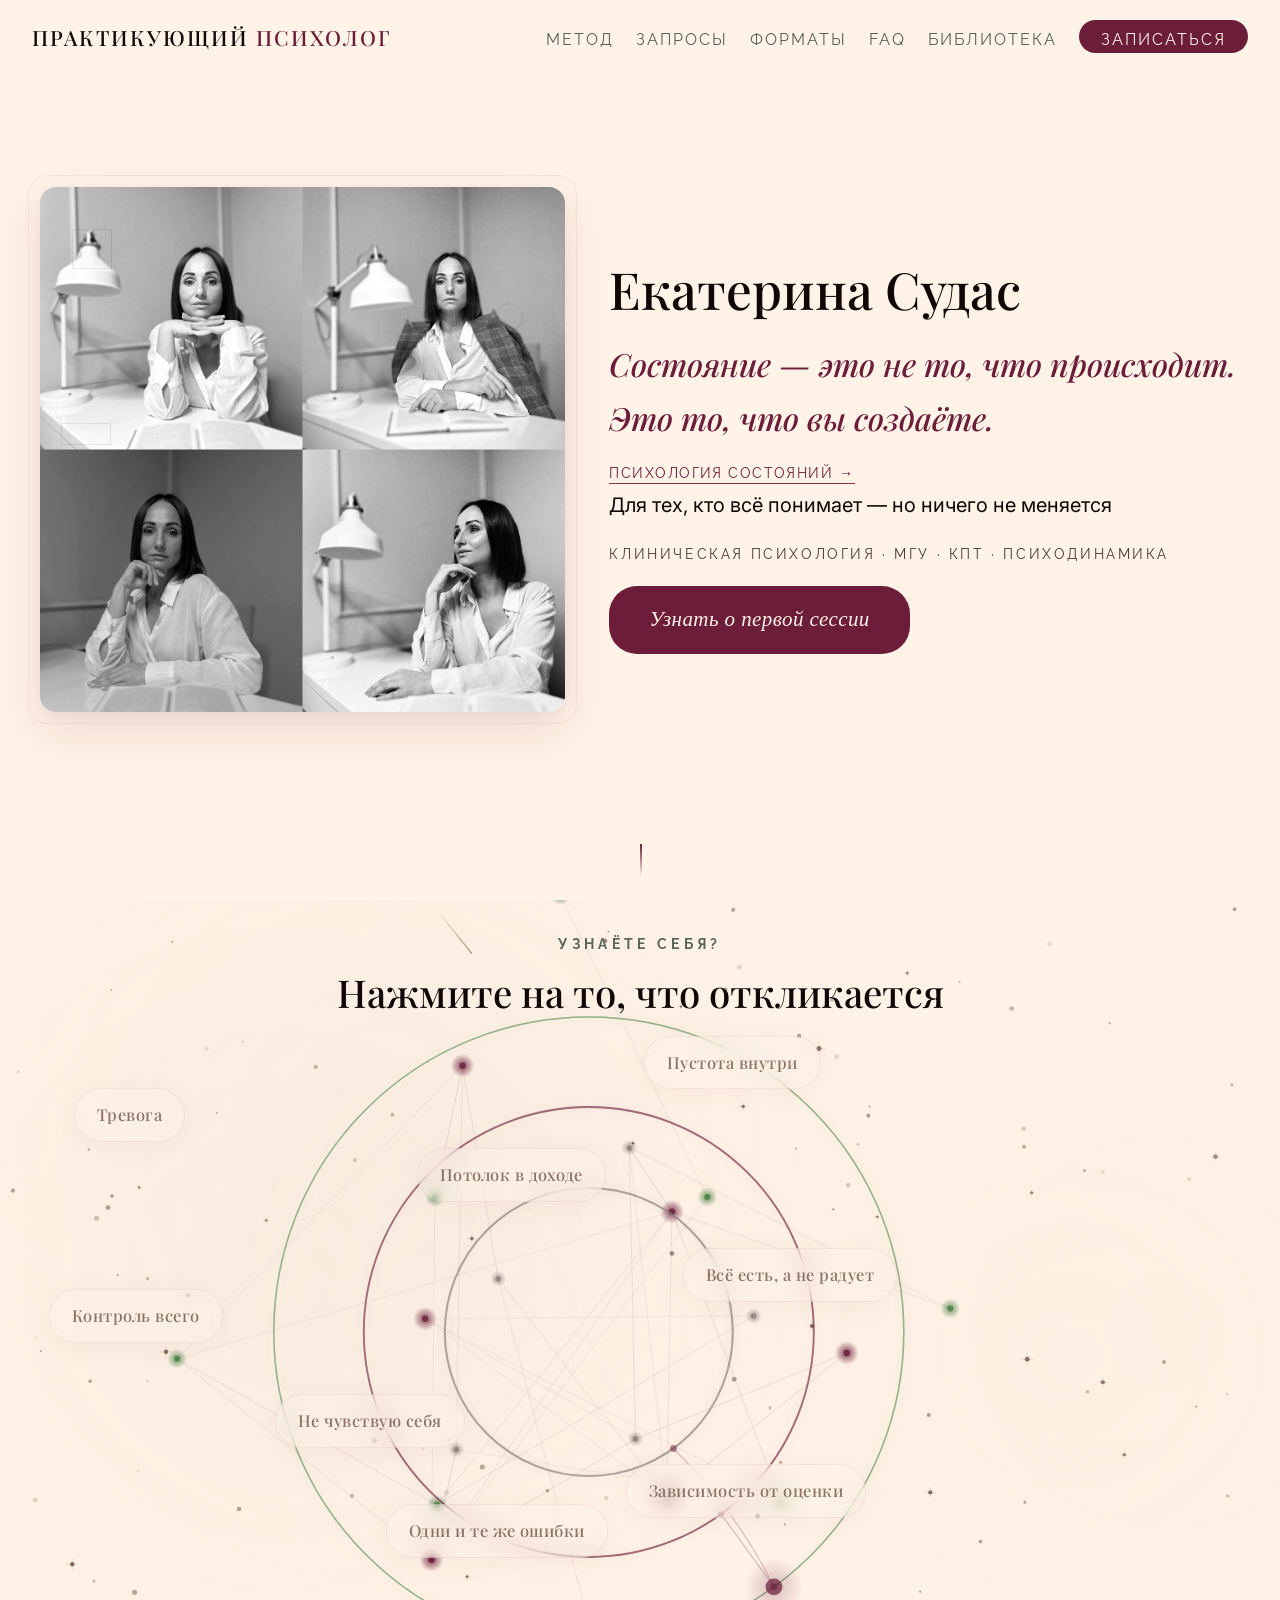
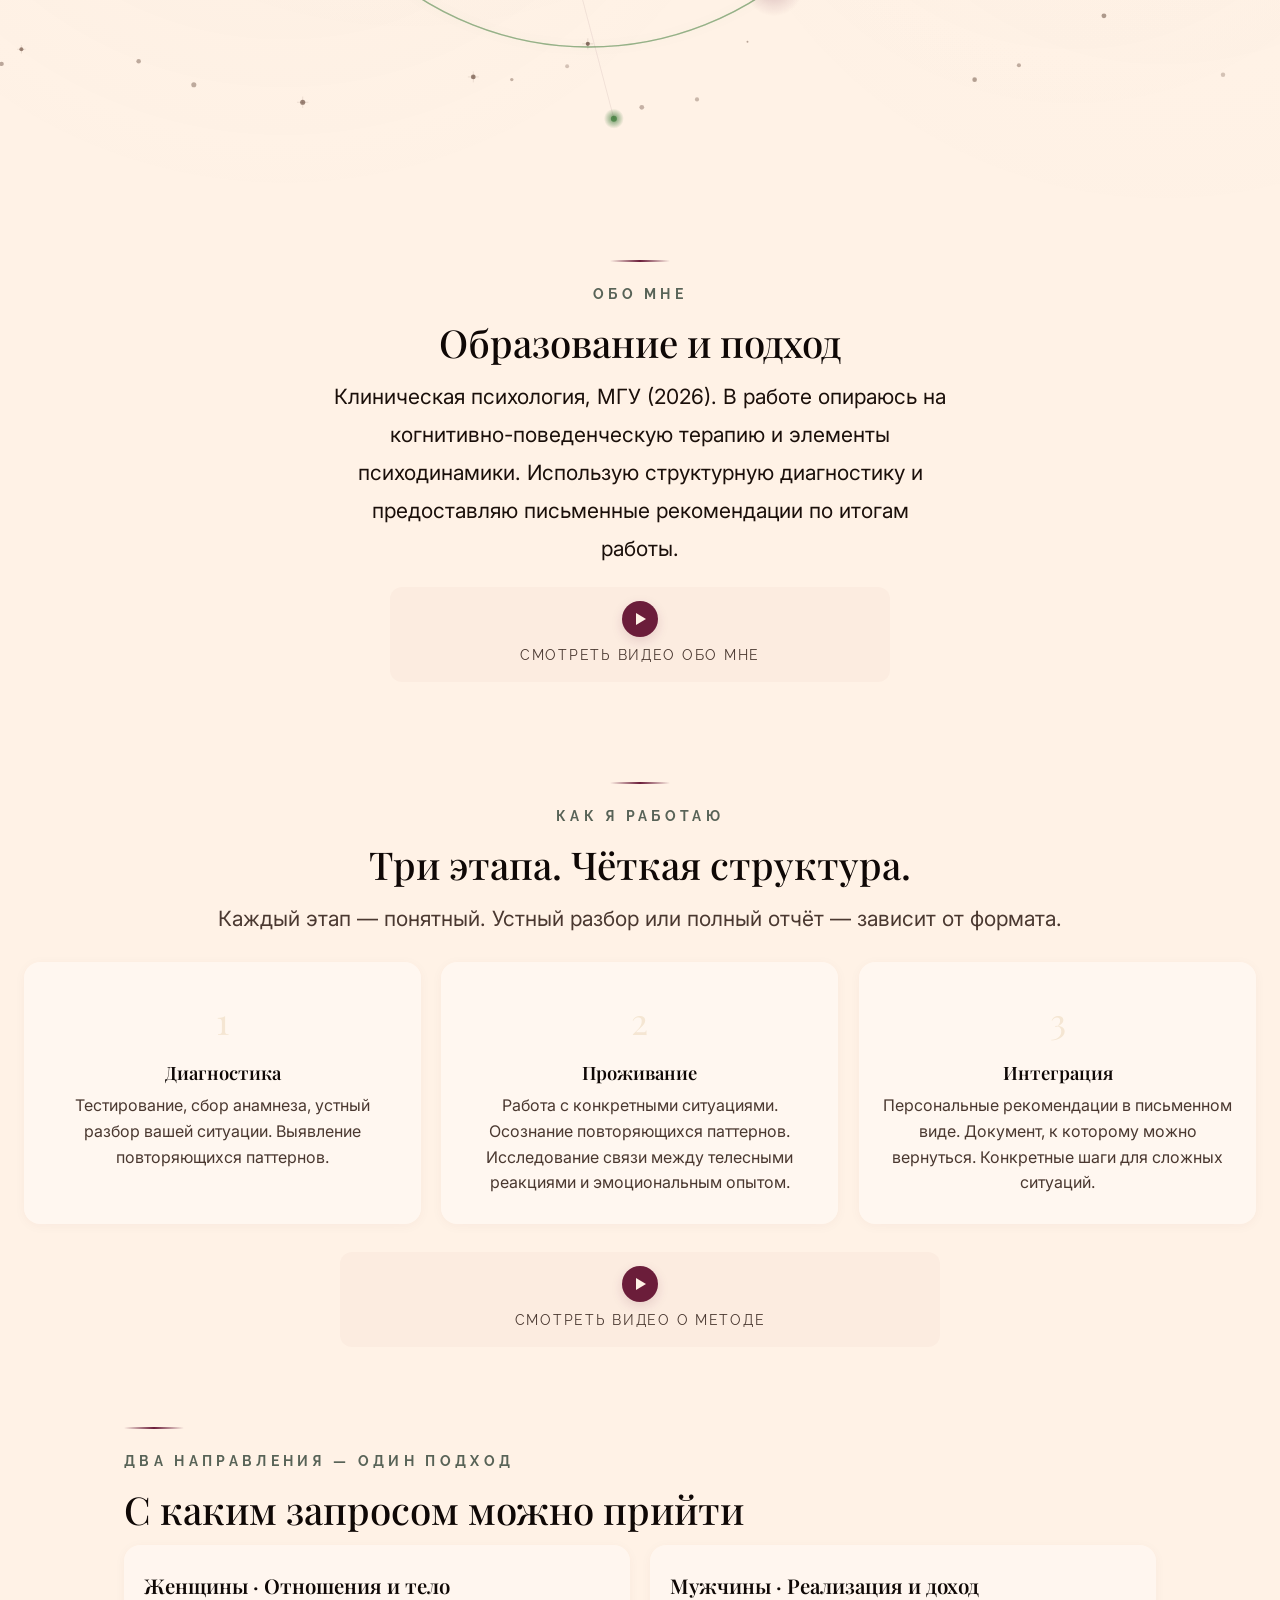
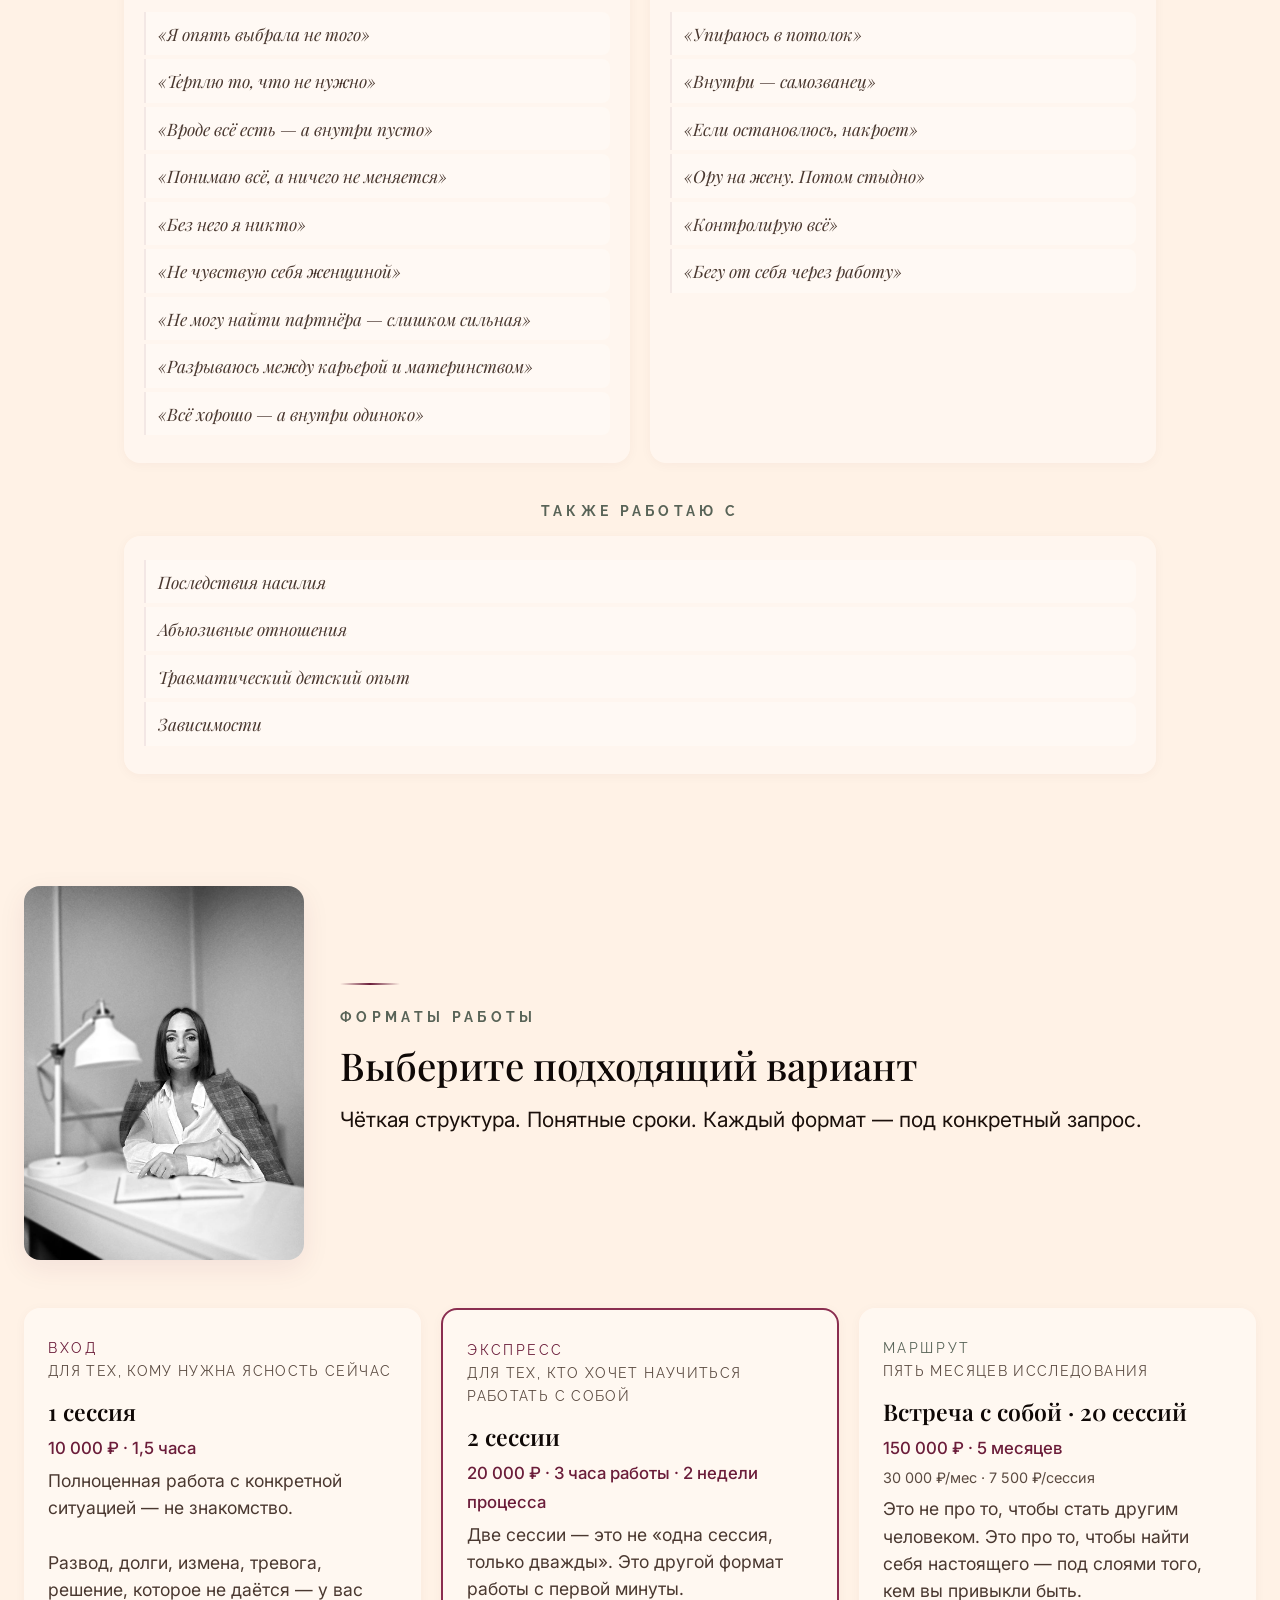
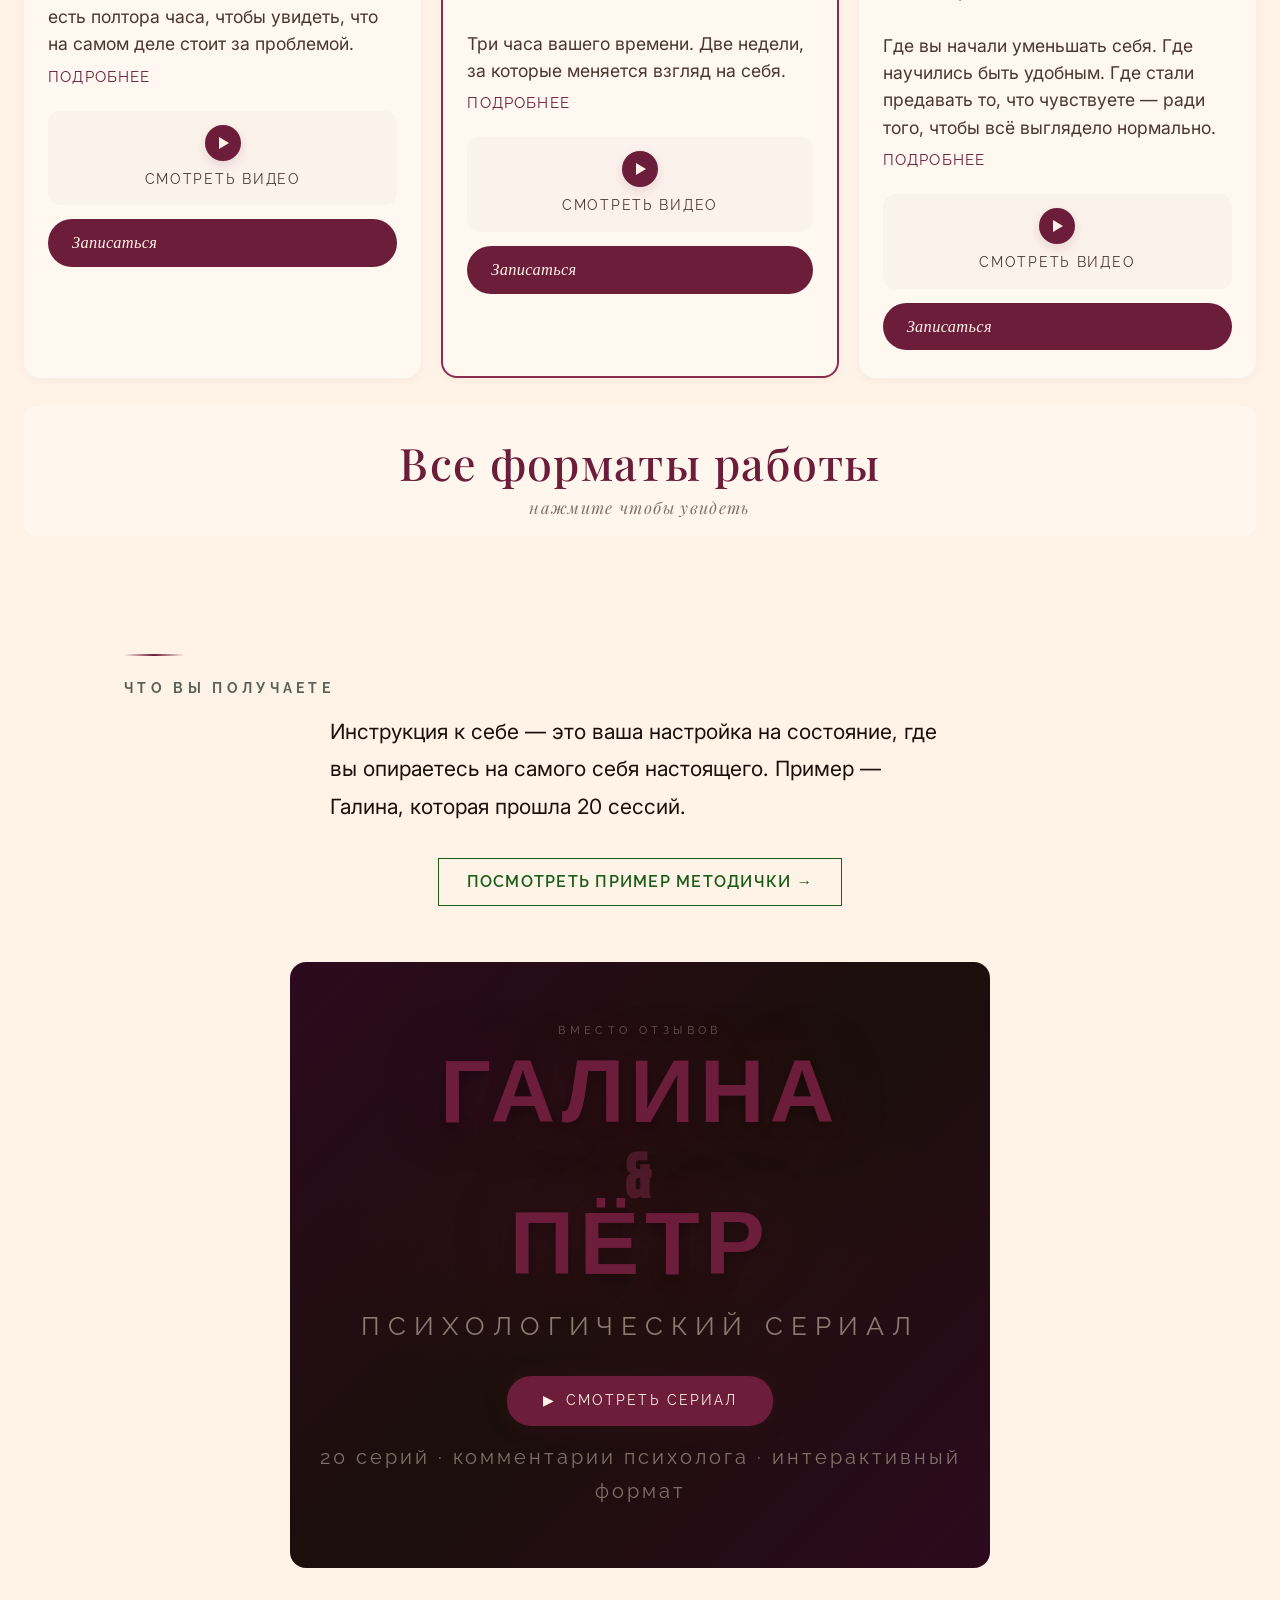
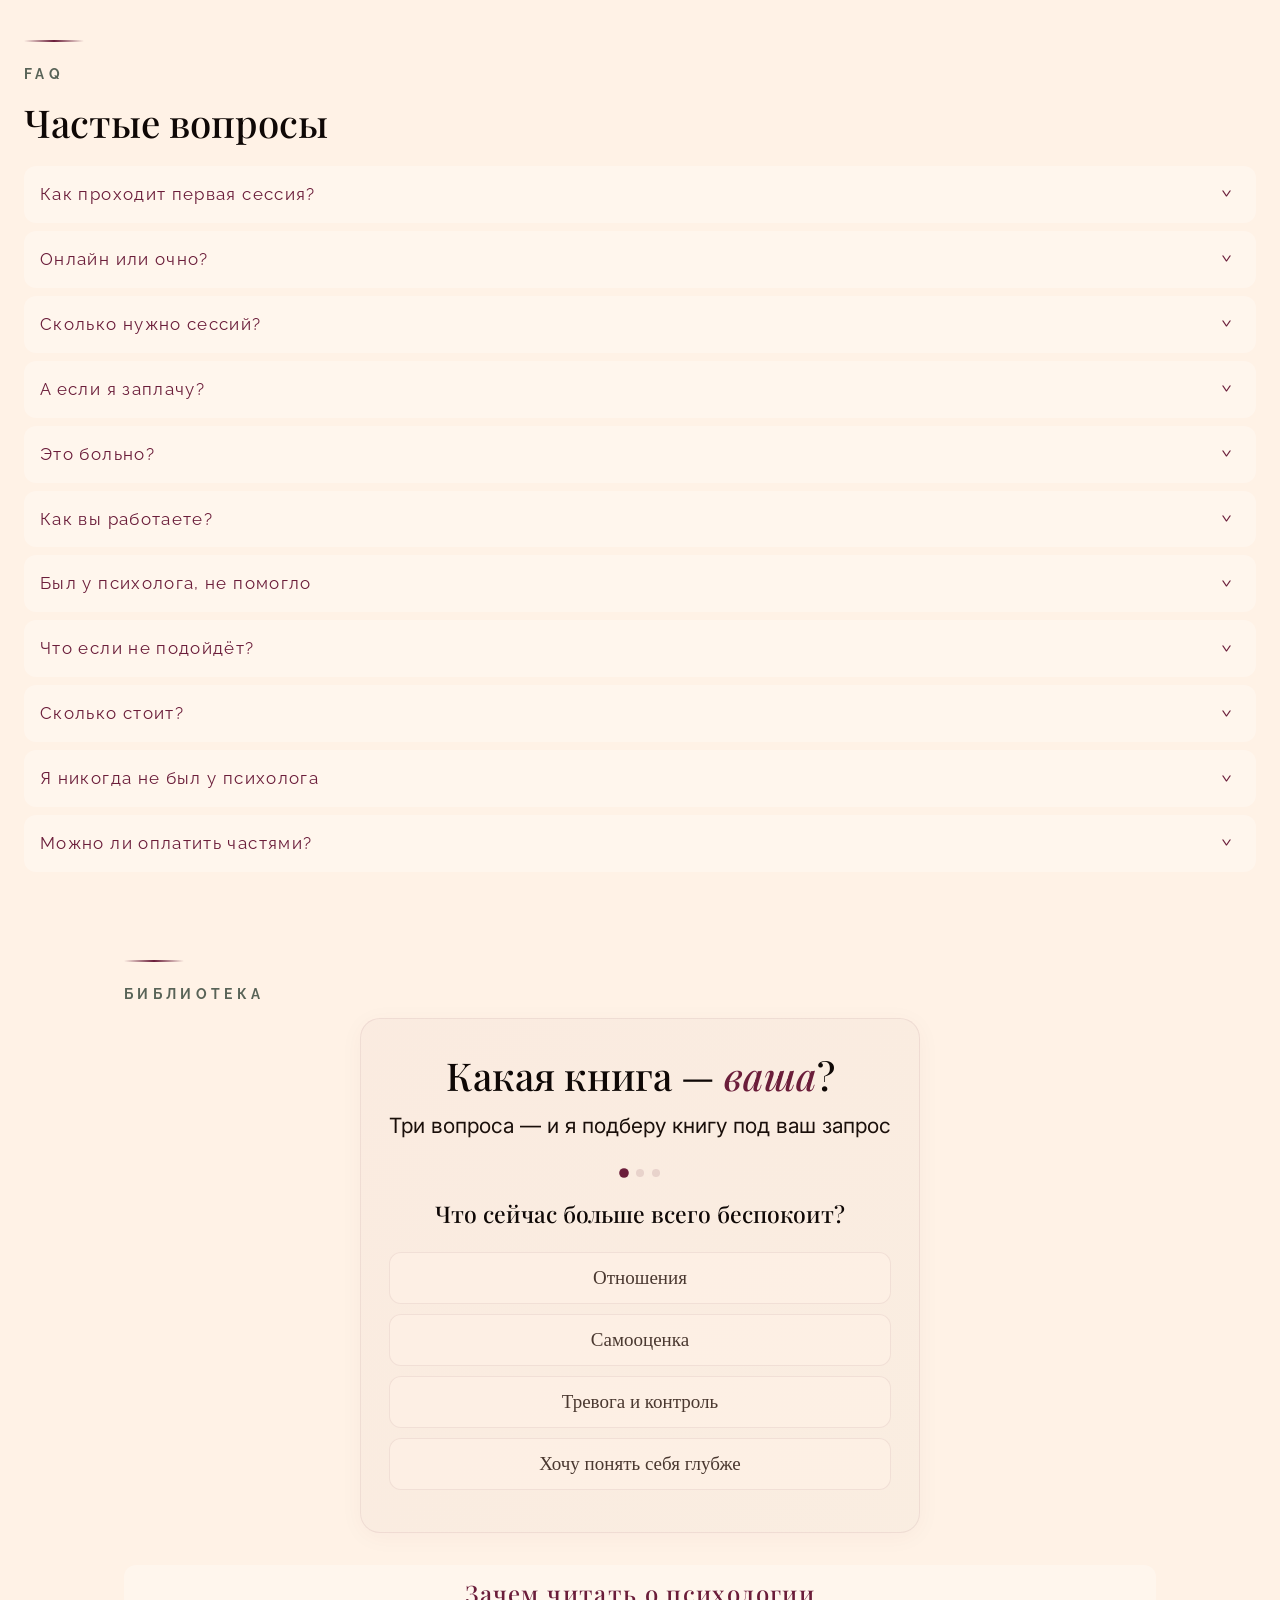
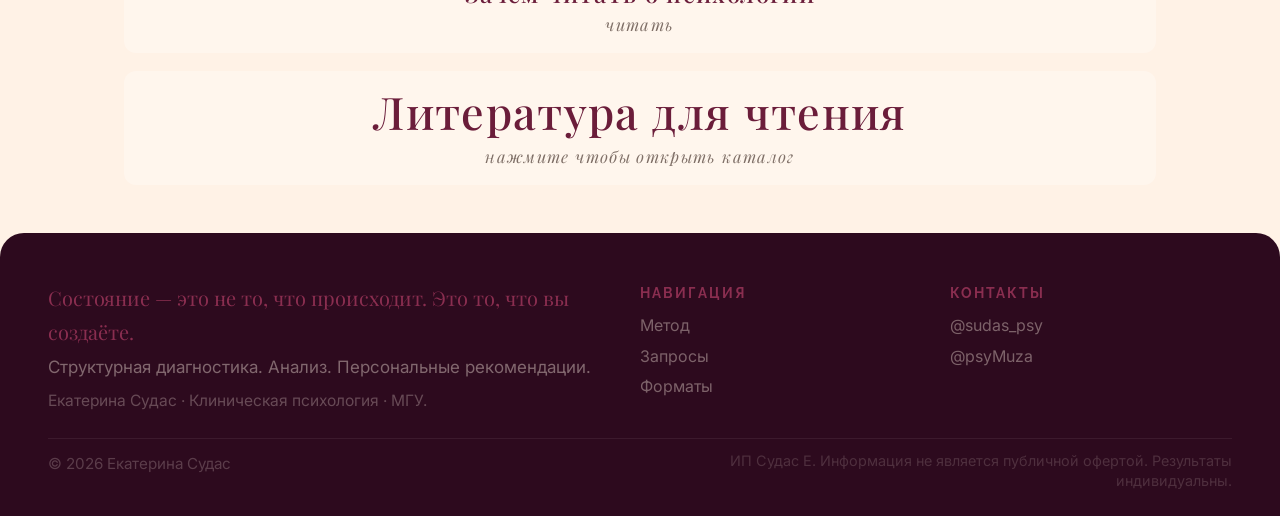
==== commit b5172efc: "Обновление Дзен: «Психология состояний» + ссылка после слогана - Orbit-msg: убран текст про космос, " ====
--- a/index.html
+++ b/index.html
@@ -60,6 +60,7 @@
 <div class="hero-text">
 <h1 style="animation:fu .8s .5s both">Екатерина Судас</h1>
 <div class="hsl" style="animation:fu .8s .8s both">Состояние — это не то, что происходит. Это то, что вы создаёте.</div>
+<div style="animation:fu .8s .85s both;margin-top:8px"><a href="https://dzen.ru/id/69a1e2a84aaf5559c210326b" target="_blank" rel="noopener" style="font-family:'Raleway',sans-serif;font-size:.72rem;letter-spacing:.1em;text-transform:uppercase;color:var(--cr);text-decoration:none;border-bottom:1px solid var(--cr-l);padding-bottom:2px;transition:opacity .3s" onmouseover="this.style.opacity='.7'" onmouseout="this.style.opacity='1'">Психология состояний &rarr;</a></div>
 <div class="hsub" style="animation:fu .8s .95s both">Для тех, кто всё понимает — но ничего не меняется</div>
 <div style="margin-top:6px;margin-bottom:20px;font-family:'Raleway',sans-serif;font-size:.72rem;font-weight:400;letter-spacing:.18em;text-transform:uppercase;color:var(--tm);animation:fu .8s 1s both">Клиническая психология · МГУ · КПТ · Психодинамика</div>
 <div style="animation:fu .8s 1.1s both">
@@ -90,7 +91,7 @@
 </div>
 <div class="ocard-desc" id="ocardDesc"><div class="ocard-desc-text" id="ocardDescText"></div></div>
 <div class="orbit-msg" id="orbitMsg">
-<p class="orbit-msg-text">В масштабах космической бесконечности твоя проблема относительна и решаема<br>О целях — как ставить, что мешает, как достичь — <a href="https://dzen.ru/id/69a1e2a84aaf5559c210326b" target="_blank" rel="noopener" class="orbit-msg-link">читать на Яндекс Дзен &rarr;</a></p>
+<p class="orbit-msg-text">Научиться управлять своим состоянием<br><a href="https://dzen.ru/id/69a1e2a84aaf5559c210326b" target="_blank" rel="noopener" class="orbit-msg-link">Психология состояний — читать на Яндекс Дзен &rarr;</a></p>
 <span class="orbit-msg-star" style="top:-18px;left:12%;--ray:14px;box-shadow:0 0 12px rgba(107,29,58,.3),0 0 24px rgba(107,29,58,.1)"></span>
 <span class="orbit-msg-star" style="top:-10px;right:10%;--ray:9px;box-shadow:0 0 8px rgba(107,29,58,.25),0 0 16px rgba(107,29,58,.08)"></span>
 <span class="orbit-msg-star" style="bottom:-14px;left:28%;--ray:7px;box-shadow:0 0 6px rgba(107,29,58,.2),0 0 12px rgba(107,29,58,.06)"></span>
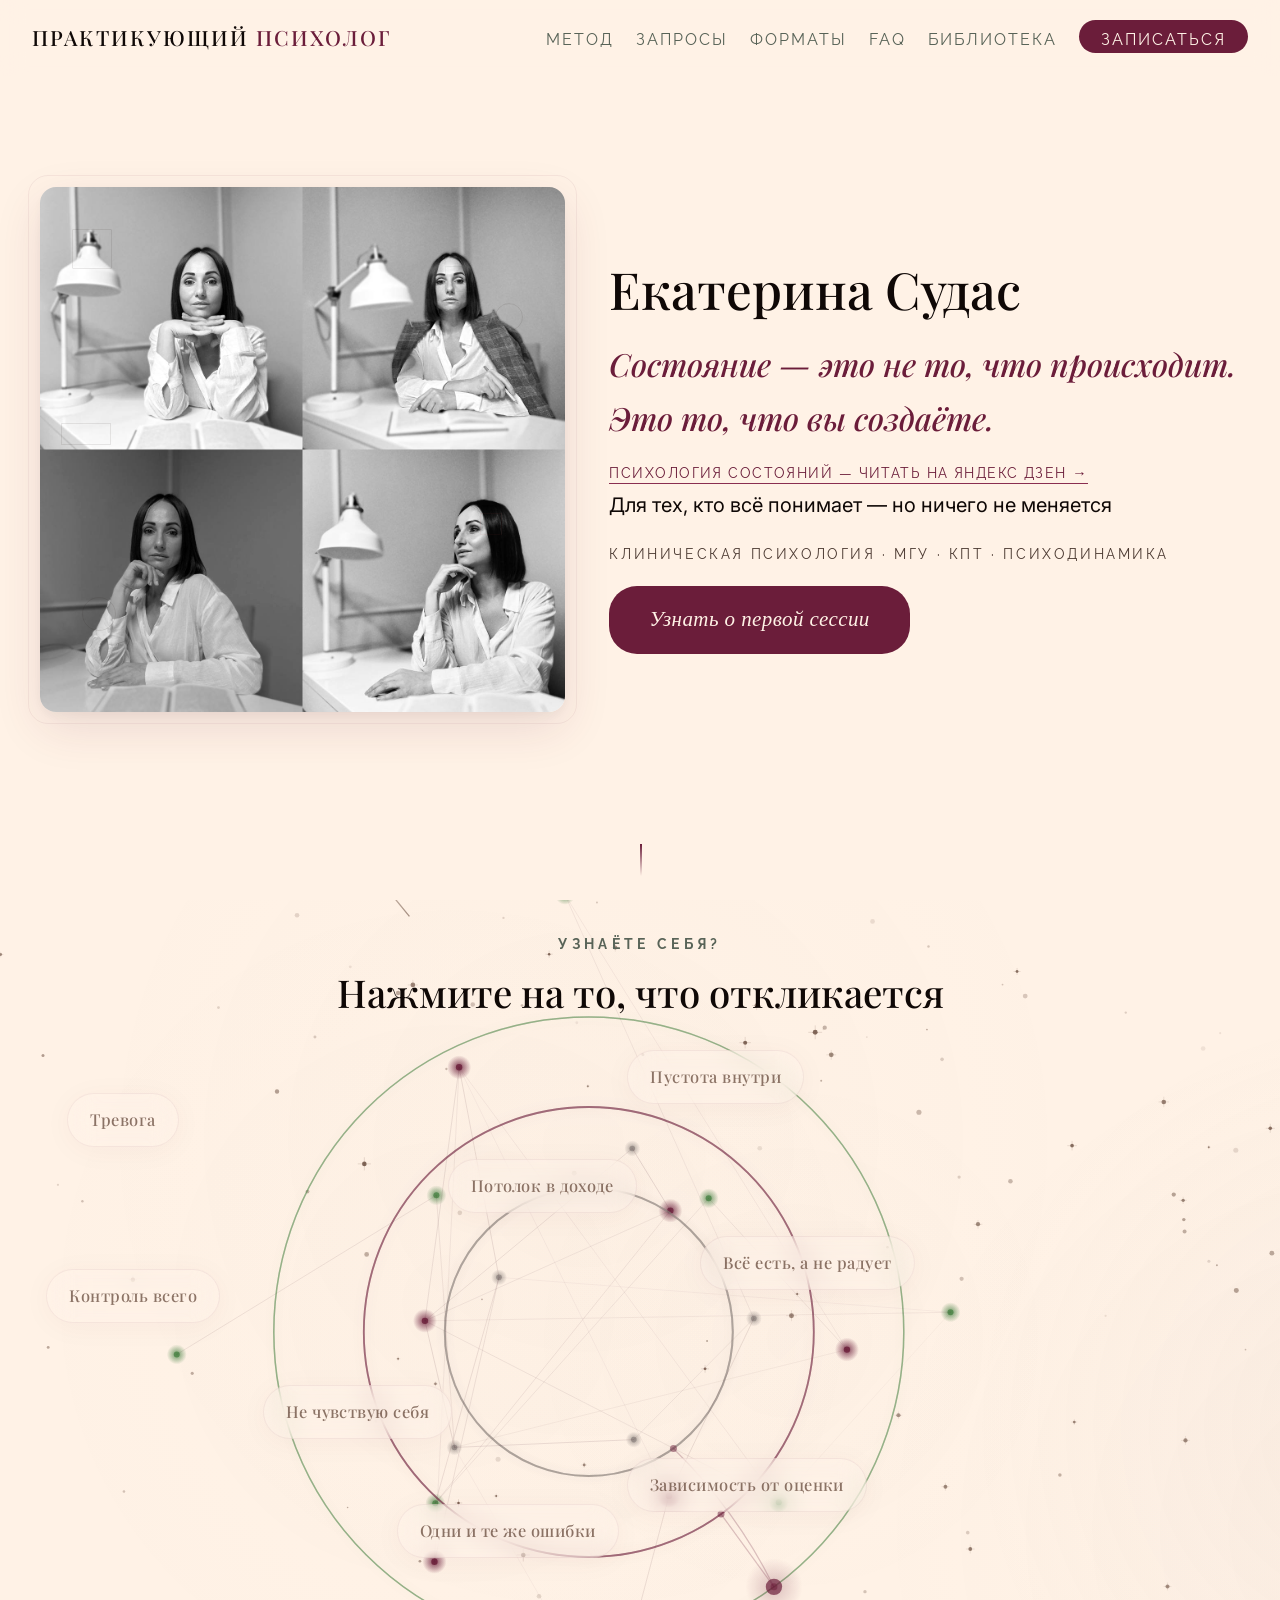
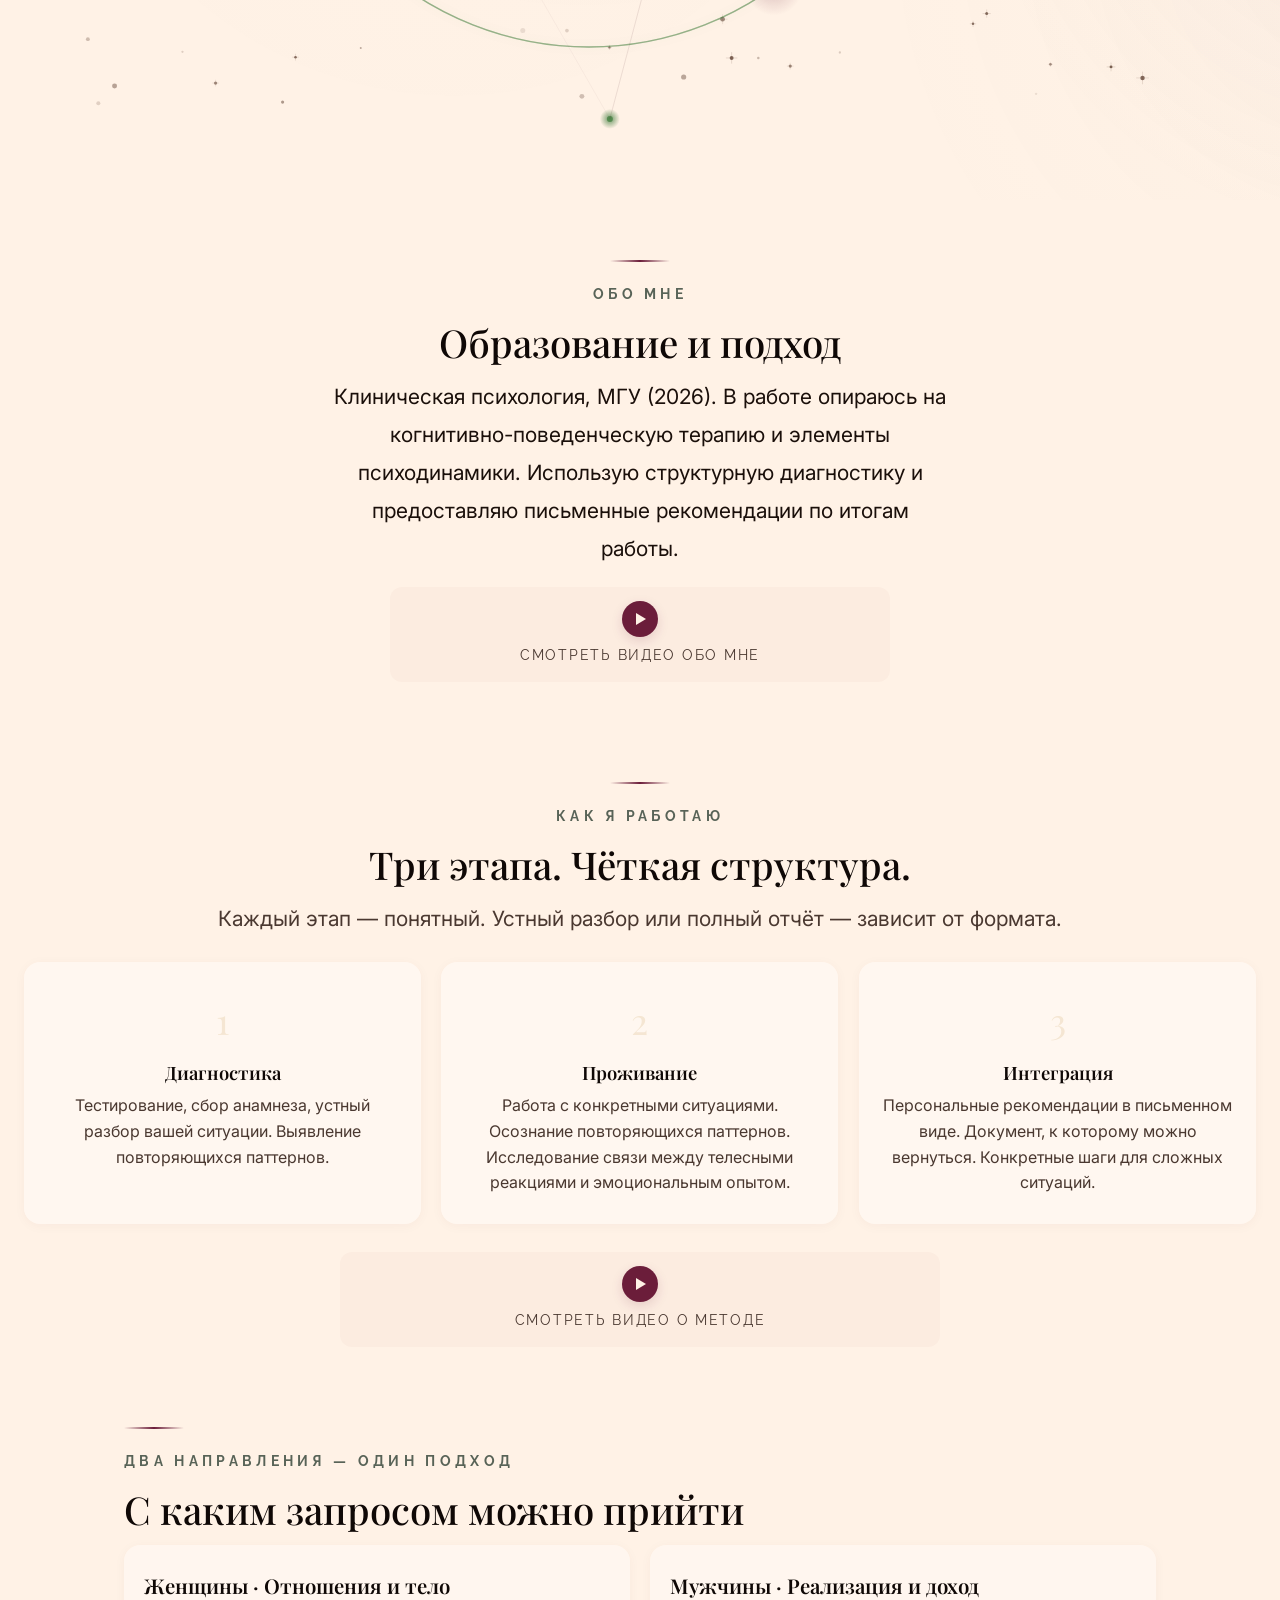
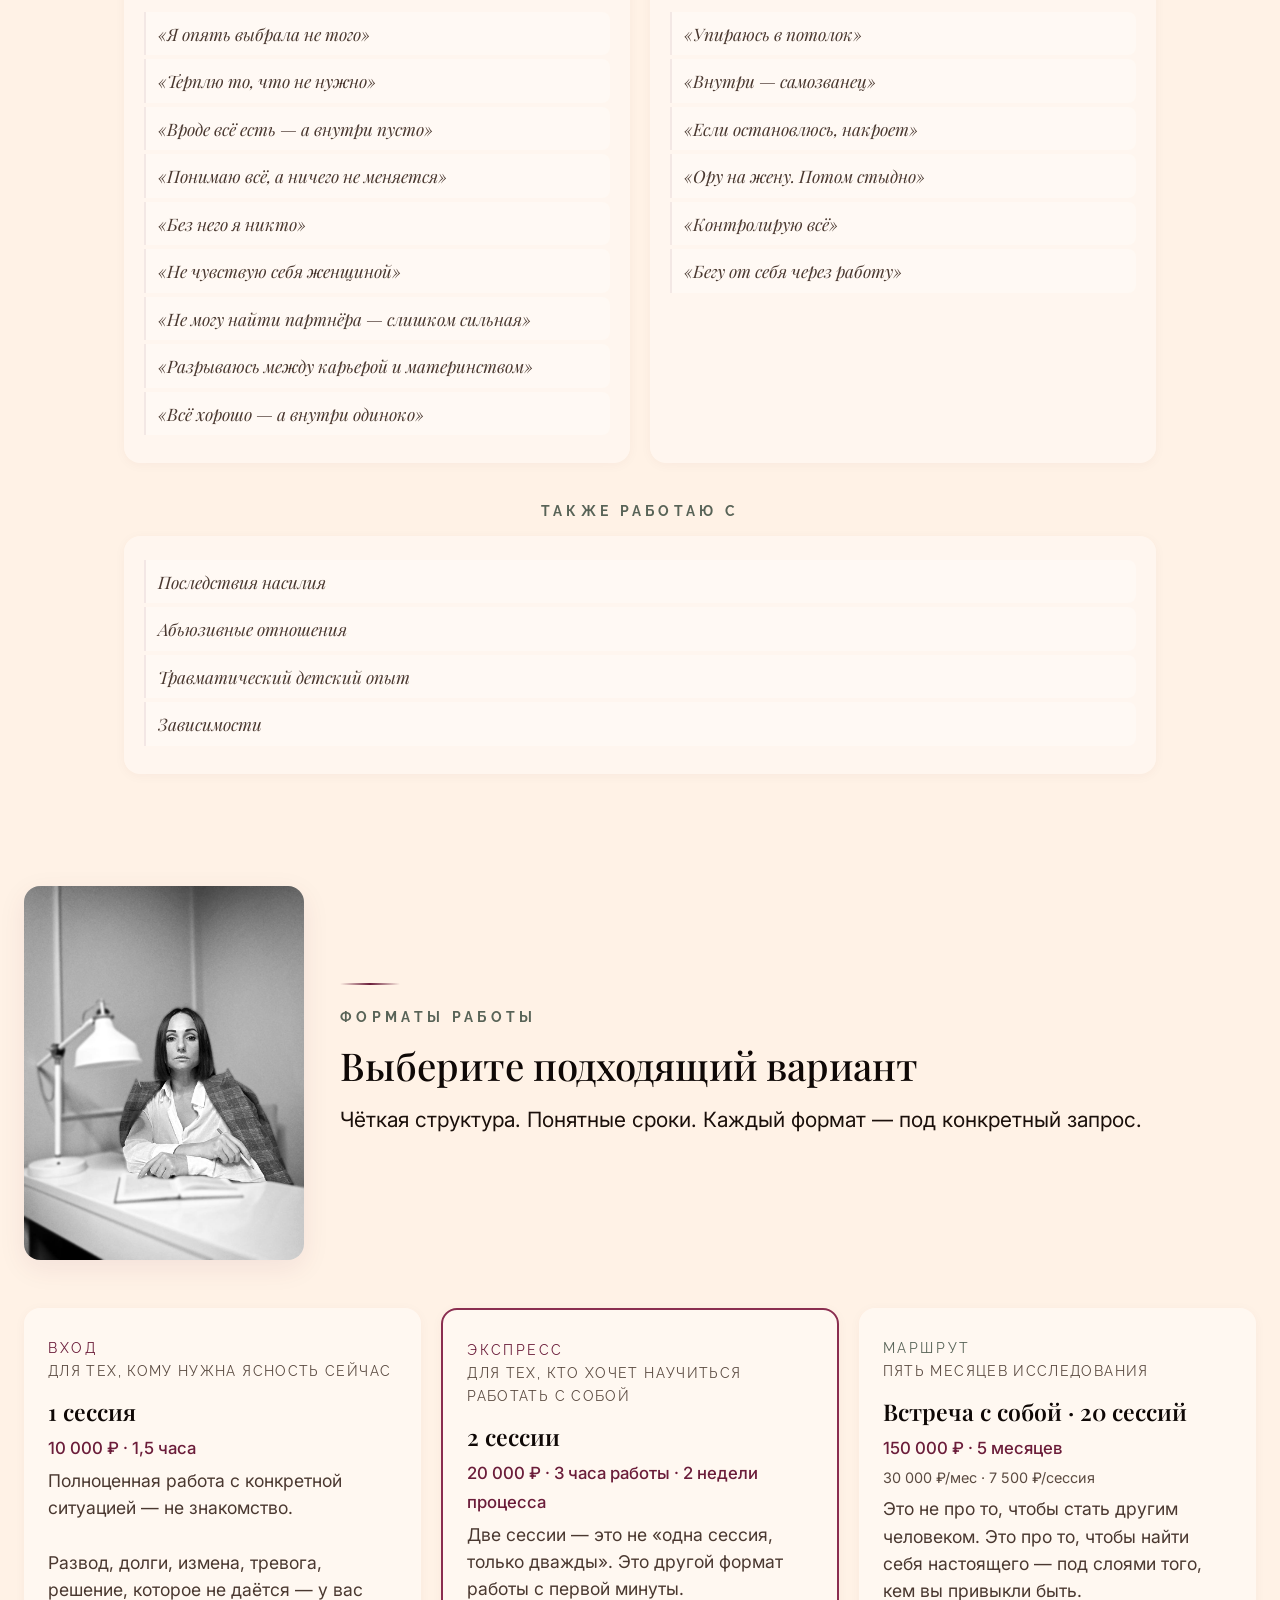
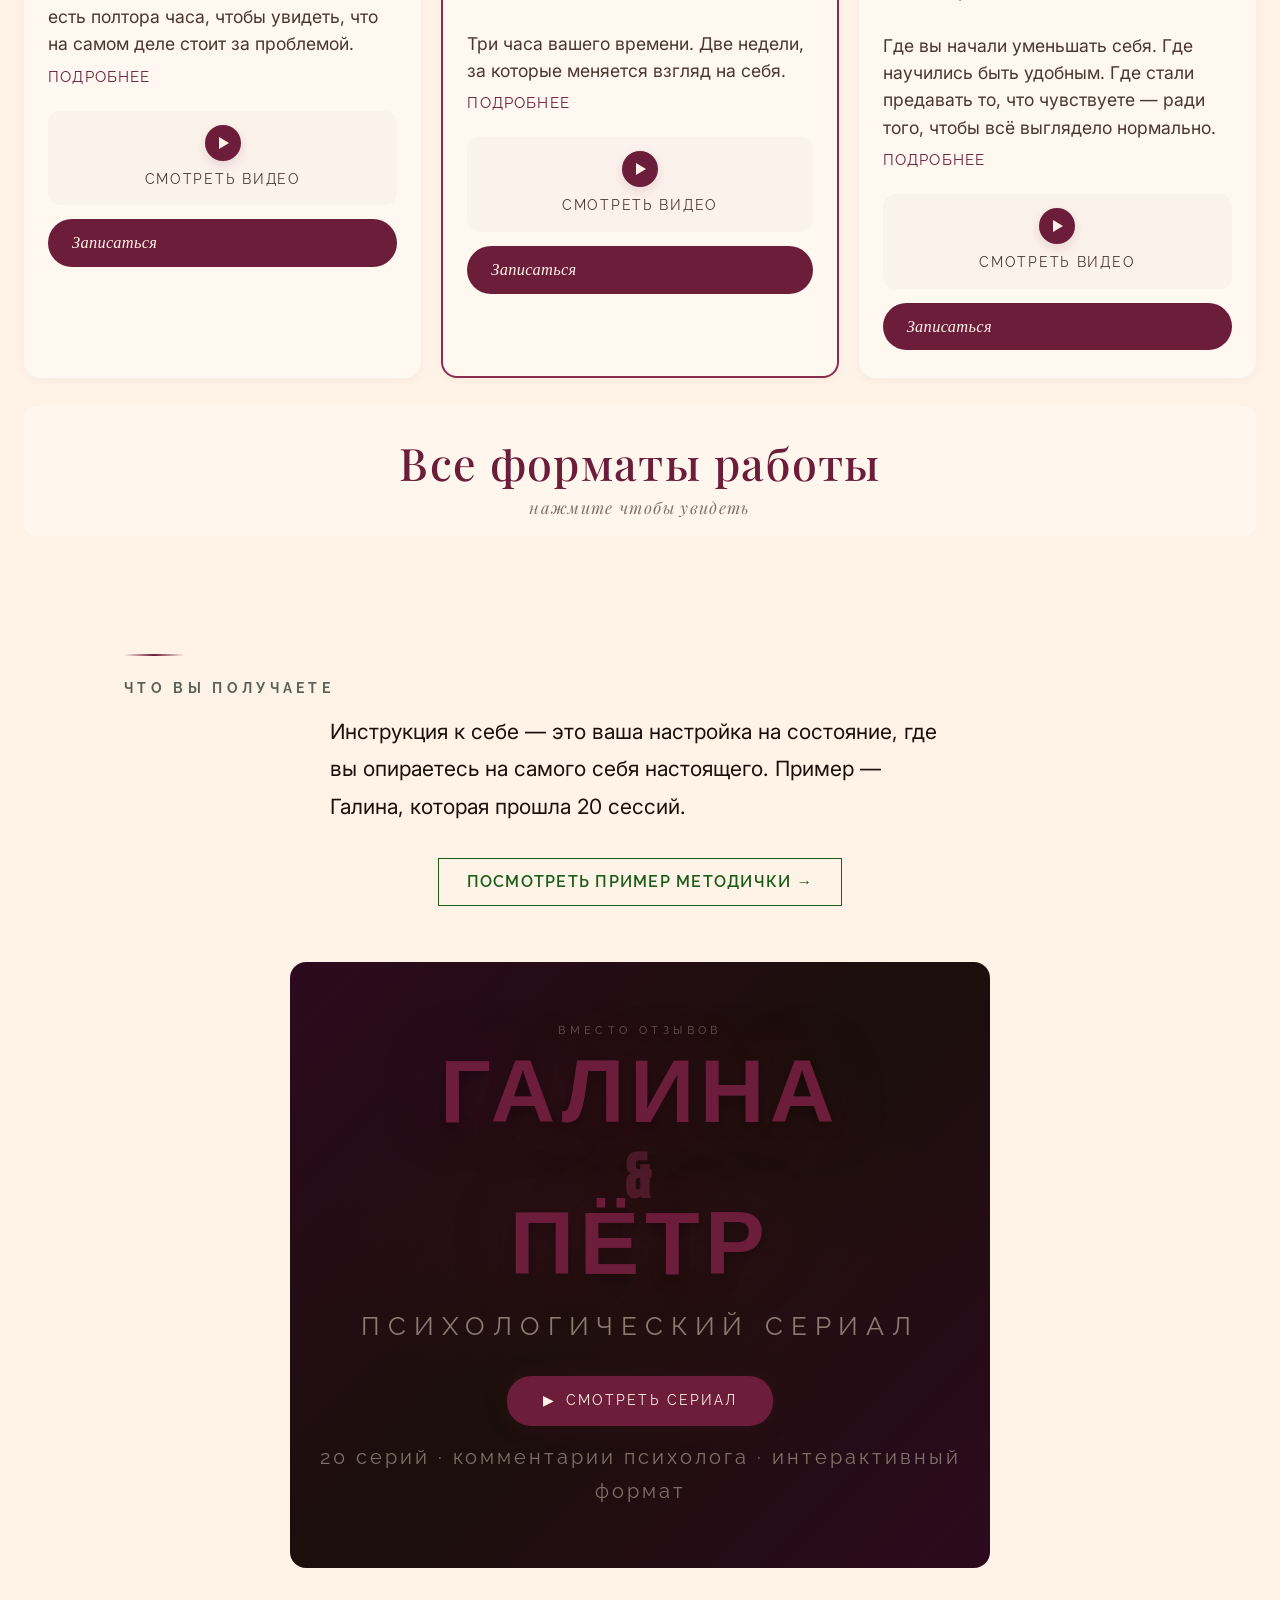
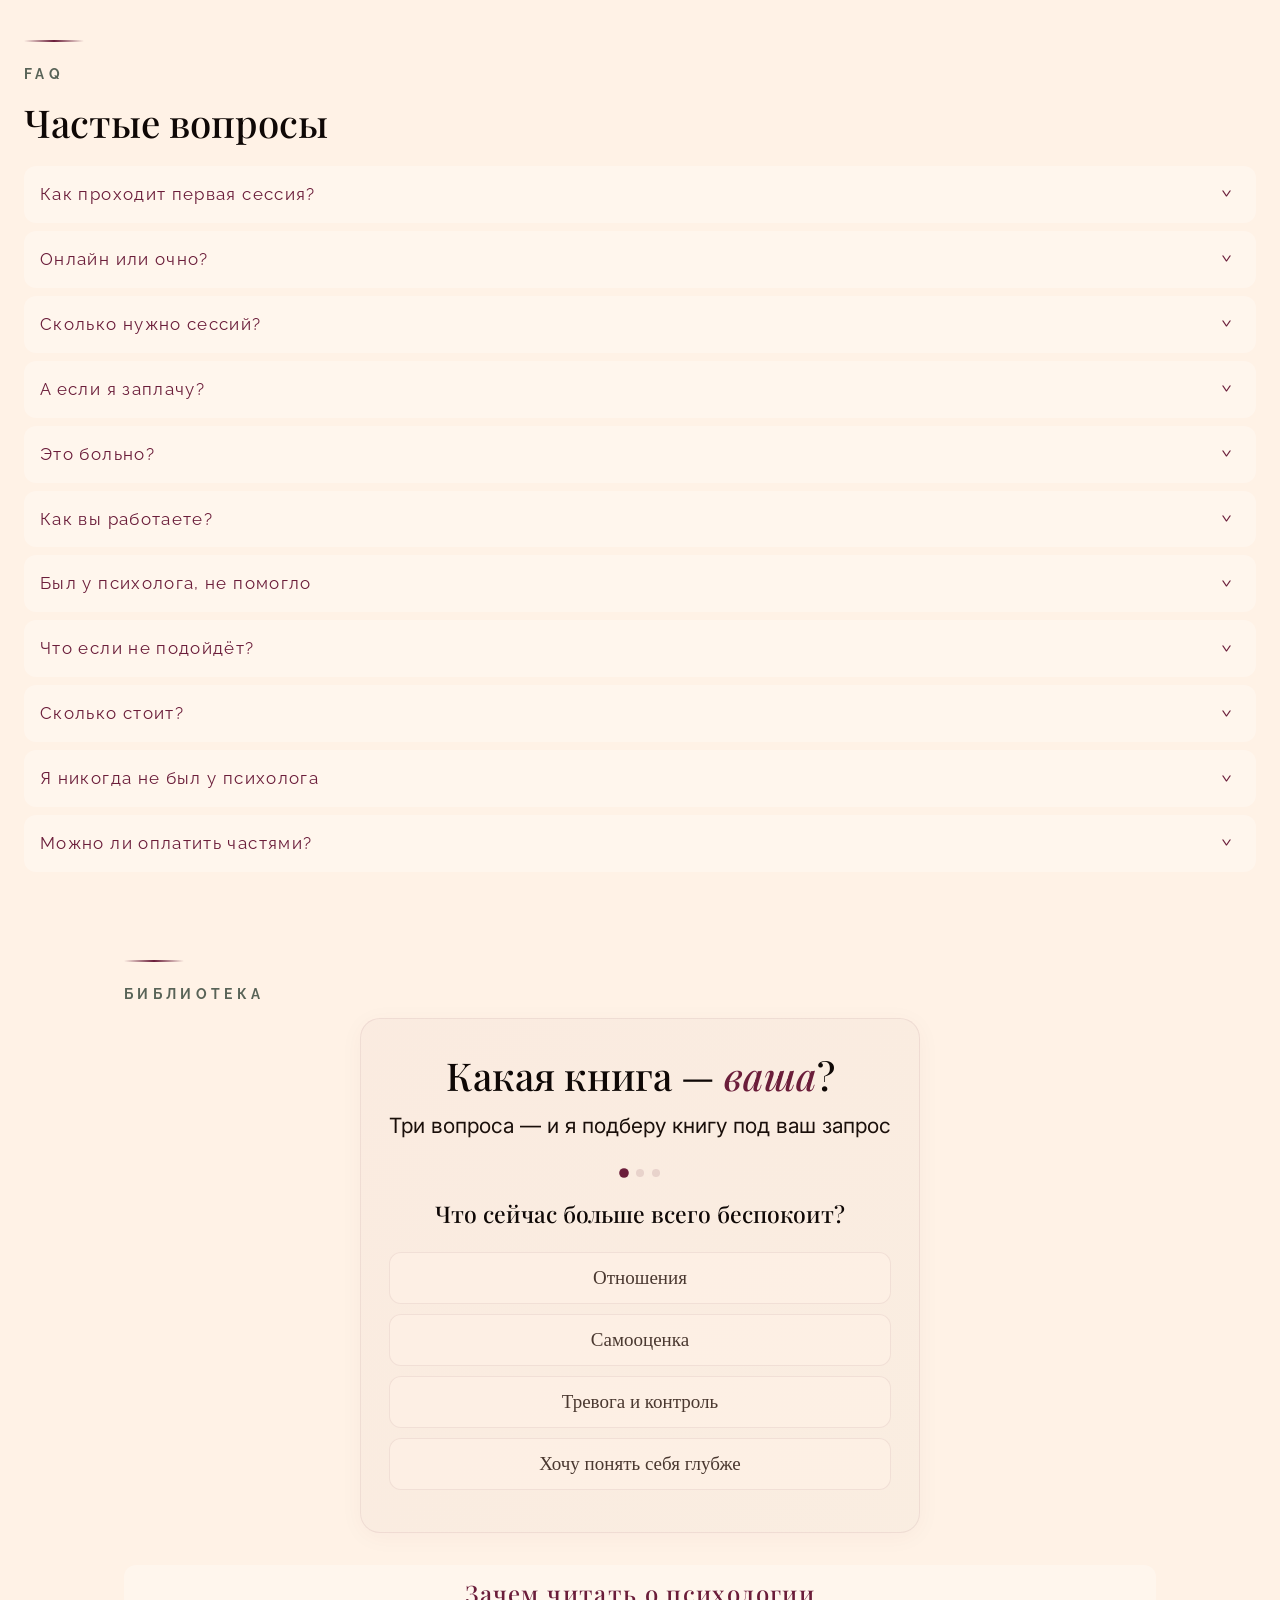
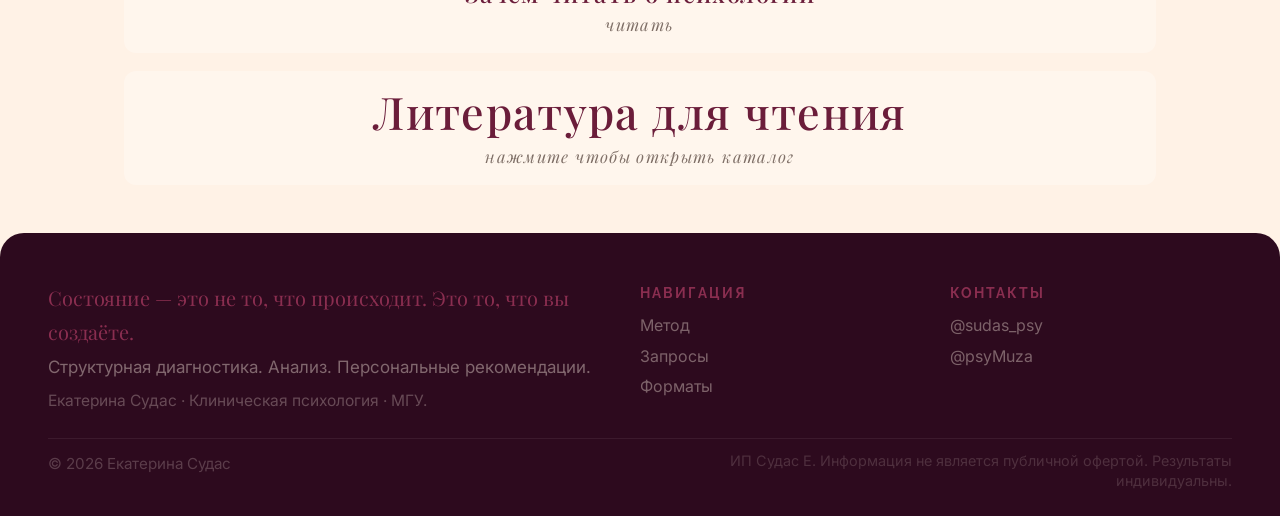
==== commit bd493a16: "Добавлено «читать на Яндекс Дзен» в ссылку после слогана https://claude.ai/code/session_01NAVGTn1aBx" ====
--- a/index.html
+++ b/index.html
@@ -60,7 +60,7 @@
 <div class="hero-text">
 <h1 style="animation:fu .8s .5s both">Екатерина Судас</h1>
 <div class="hsl" style="animation:fu .8s .8s both">Состояние — это не то, что происходит. Это то, что вы создаёте.</div>
-<div style="animation:fu .8s .85s both;margin-top:8px"><a href="https://dzen.ru/id/69a1e2a84aaf5559c210326b" target="_blank" rel="noopener" style="font-family:'Raleway',sans-serif;font-size:.72rem;letter-spacing:.1em;text-transform:uppercase;color:var(--cr);text-decoration:none;border-bottom:1px solid var(--cr-l);padding-bottom:2px;transition:opacity .3s" onmouseover="this.style.opacity='.7'" onmouseout="this.style.opacity='1'">Психология состояний &rarr;</a></div>
+<div style="animation:fu .8s .85s both;margin-top:8px"><a href="https://dzen.ru/id/69a1e2a84aaf5559c210326b" target="_blank" rel="noopener" style="font-family:'Raleway',sans-serif;font-size:.72rem;letter-spacing:.1em;text-transform:uppercase;color:var(--cr);text-decoration:none;border-bottom:1px solid var(--cr-l);padding-bottom:2px;transition:opacity .3s" onmouseover="this.style.opacity='.7'" onmouseout="this.style.opacity='1'">Психология состояний — читать на Яндекс Дзен &rarr;</a></div>
 <div class="hsub" style="animation:fu .8s .95s both">Для тех, кто всё понимает — но ничего не меняется</div>
 <div style="margin-top:6px;margin-bottom:20px;font-family:'Raleway',sans-serif;font-size:.72rem;font-weight:400;letter-spacing:.18em;text-transform:uppercase;color:var(--tm);animation:fu .8s 1s both">Клиническая психология · МГУ · КПТ · Психодинамика</div>
 <div style="animation:fu .8s 1.1s both">
